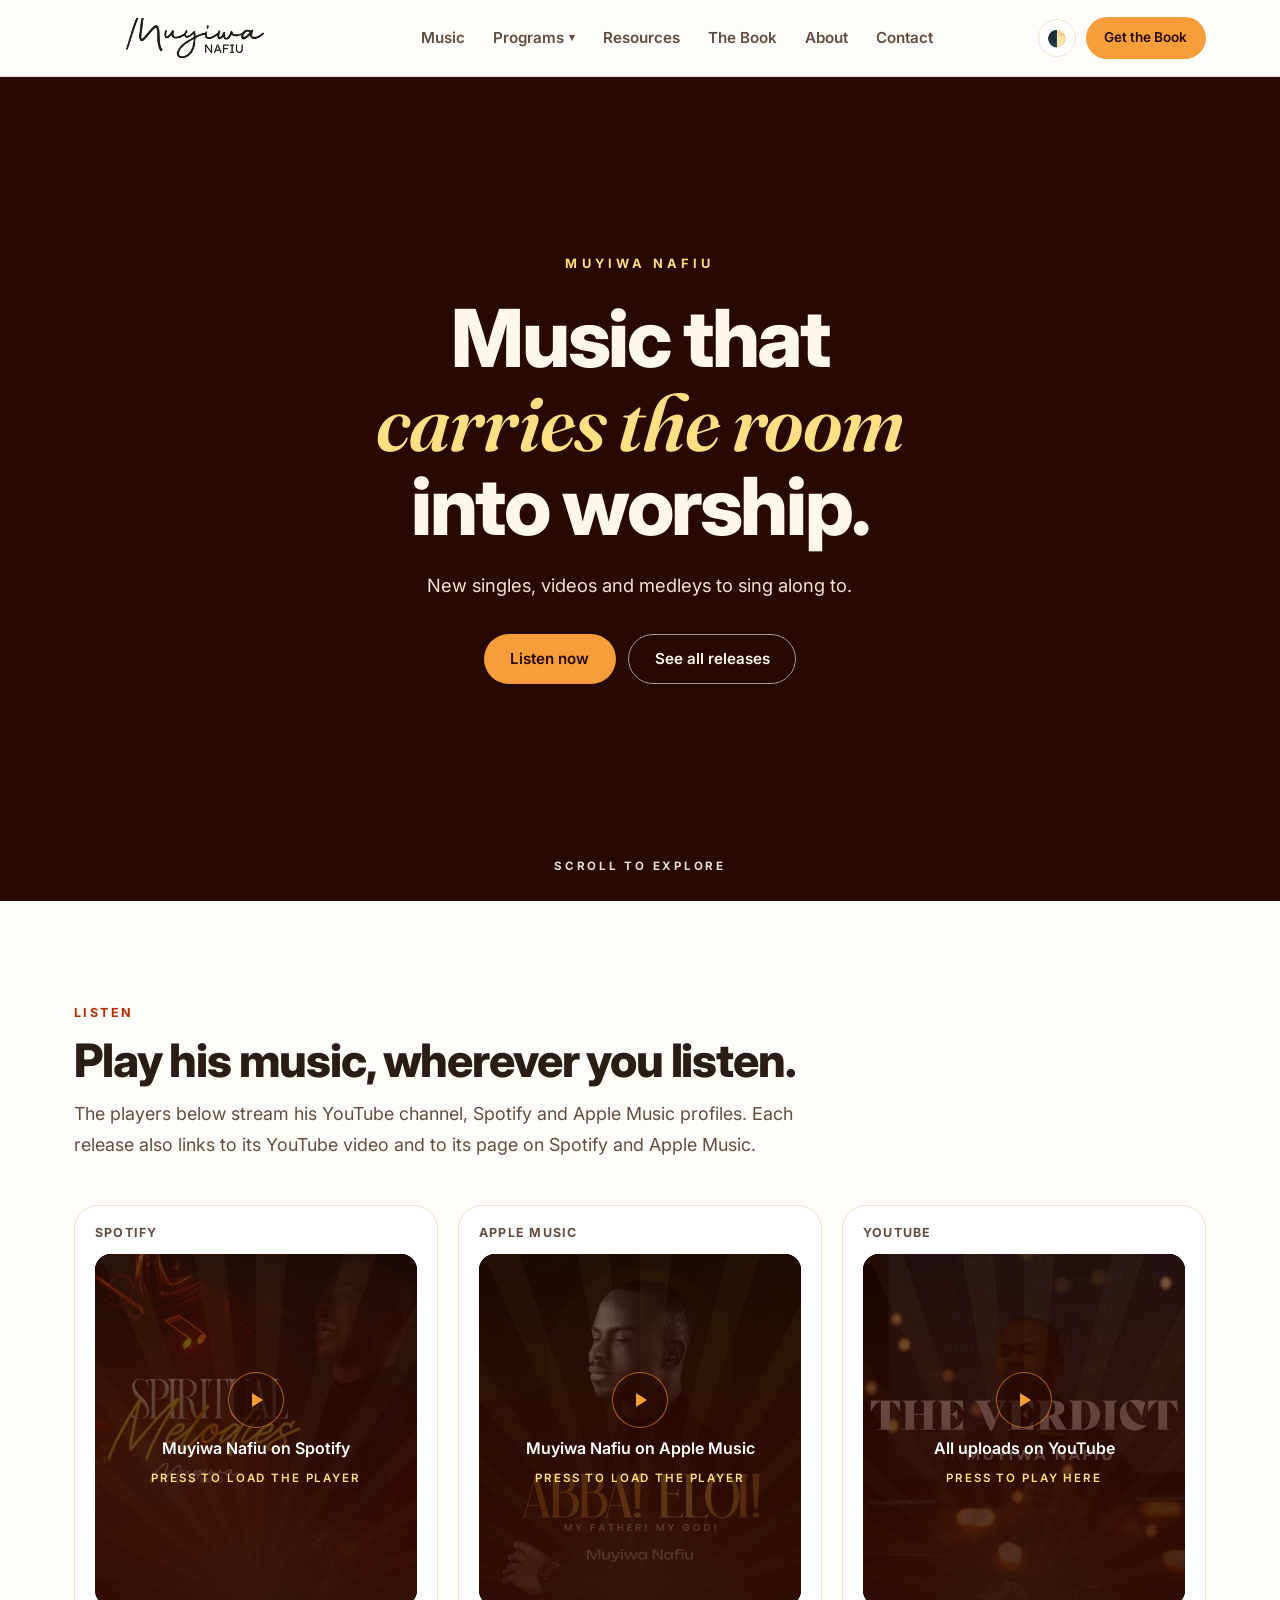
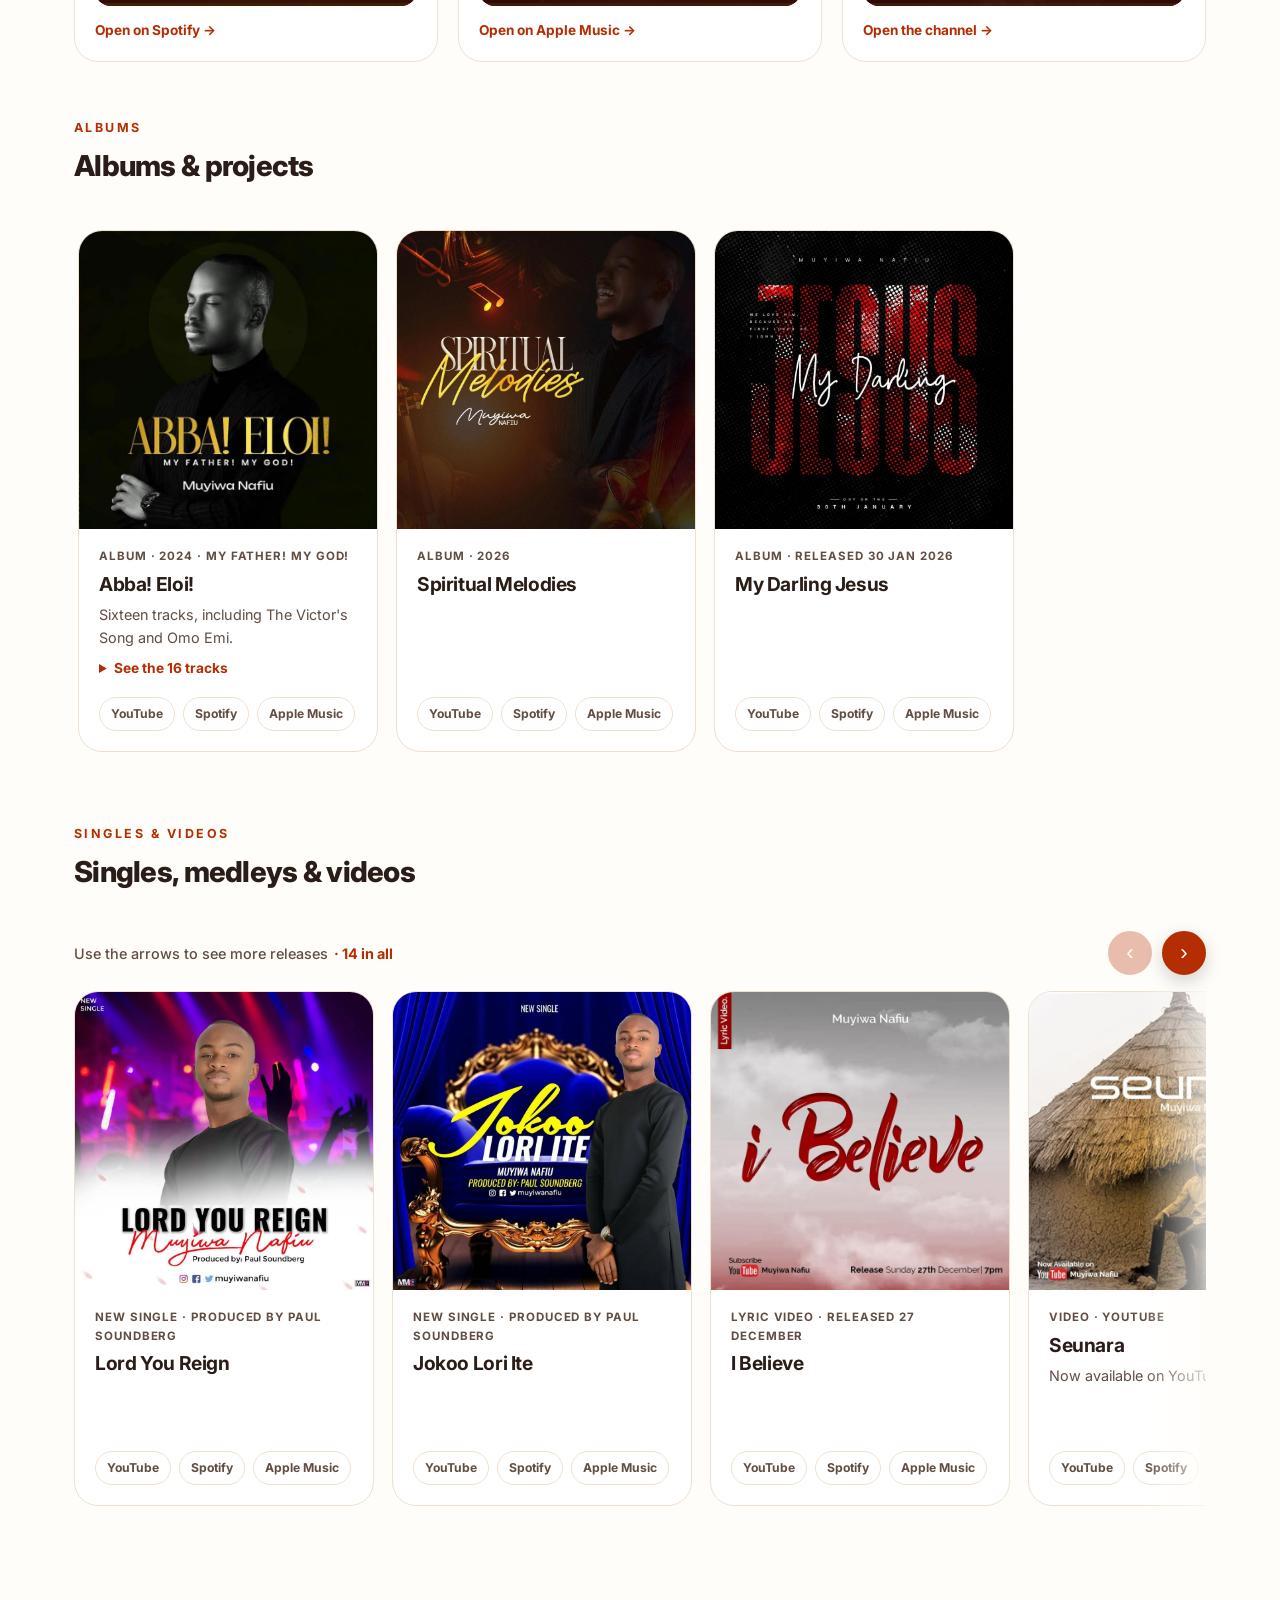
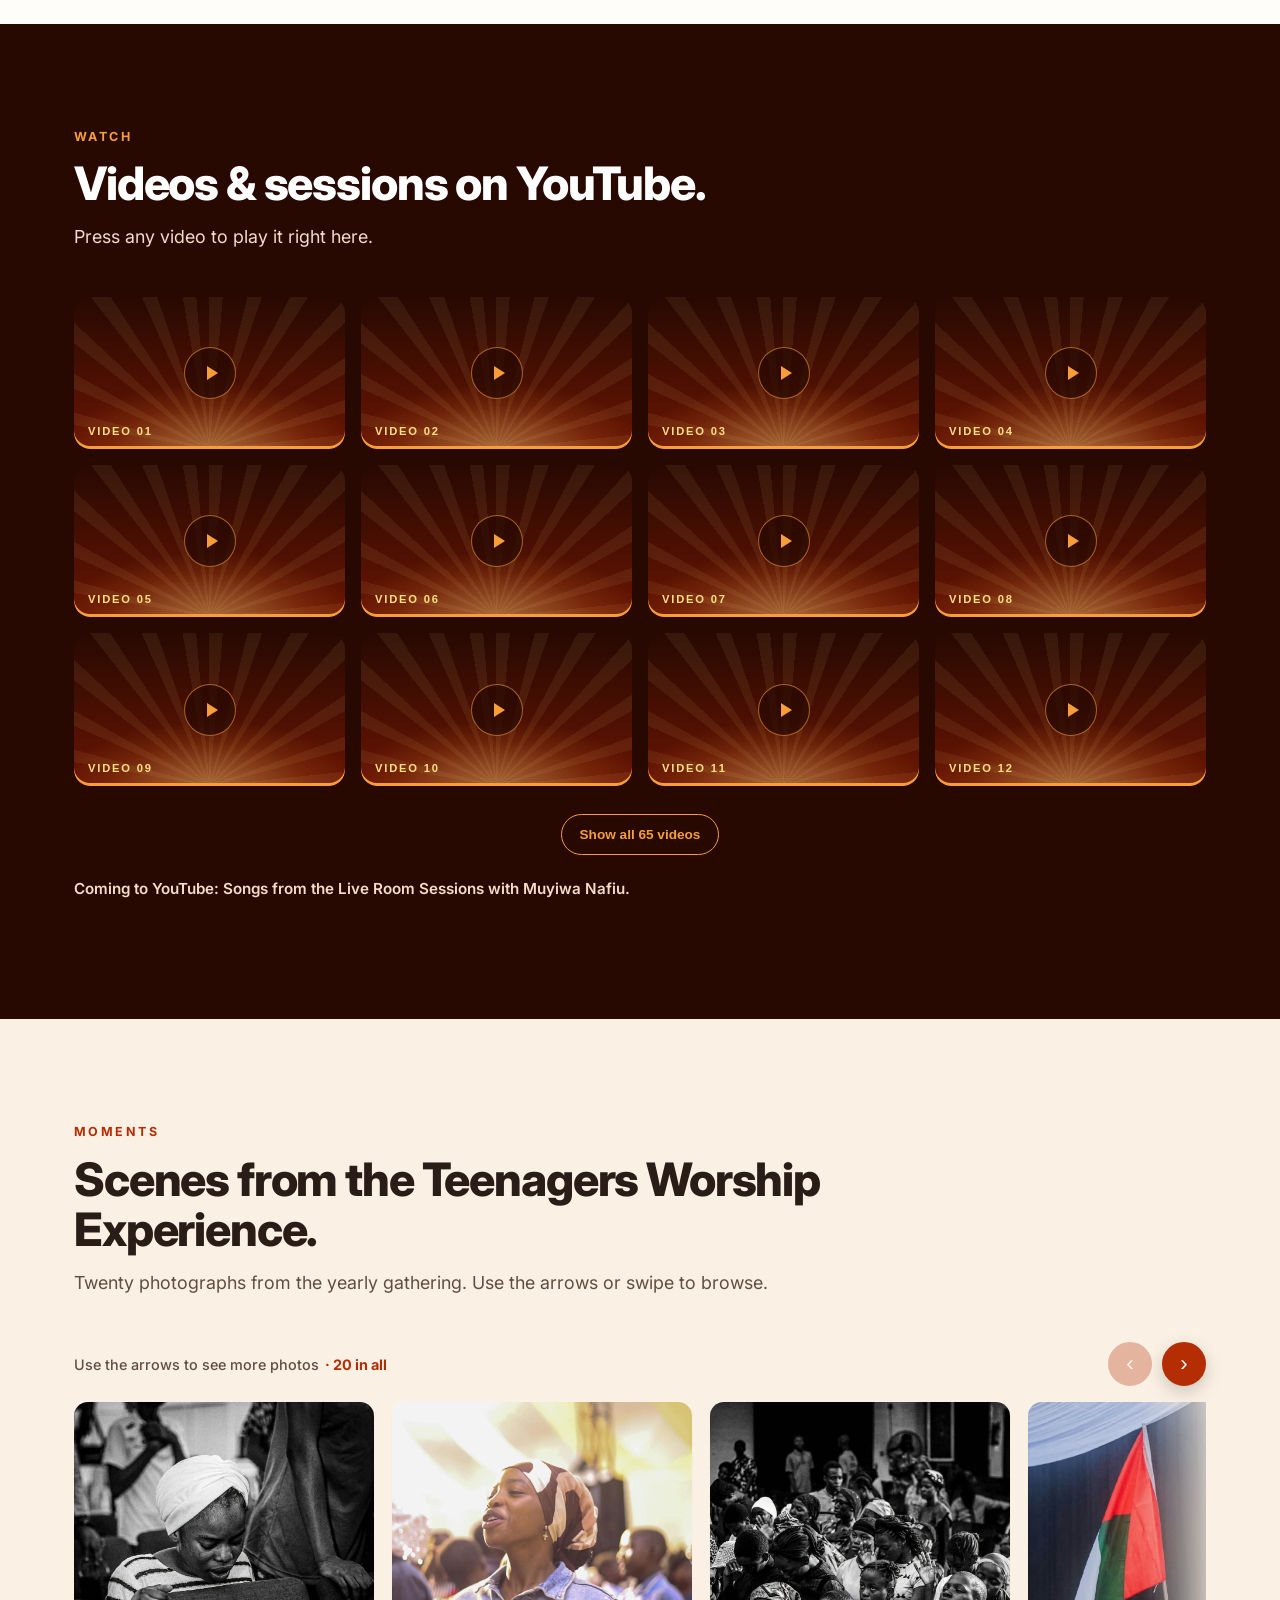
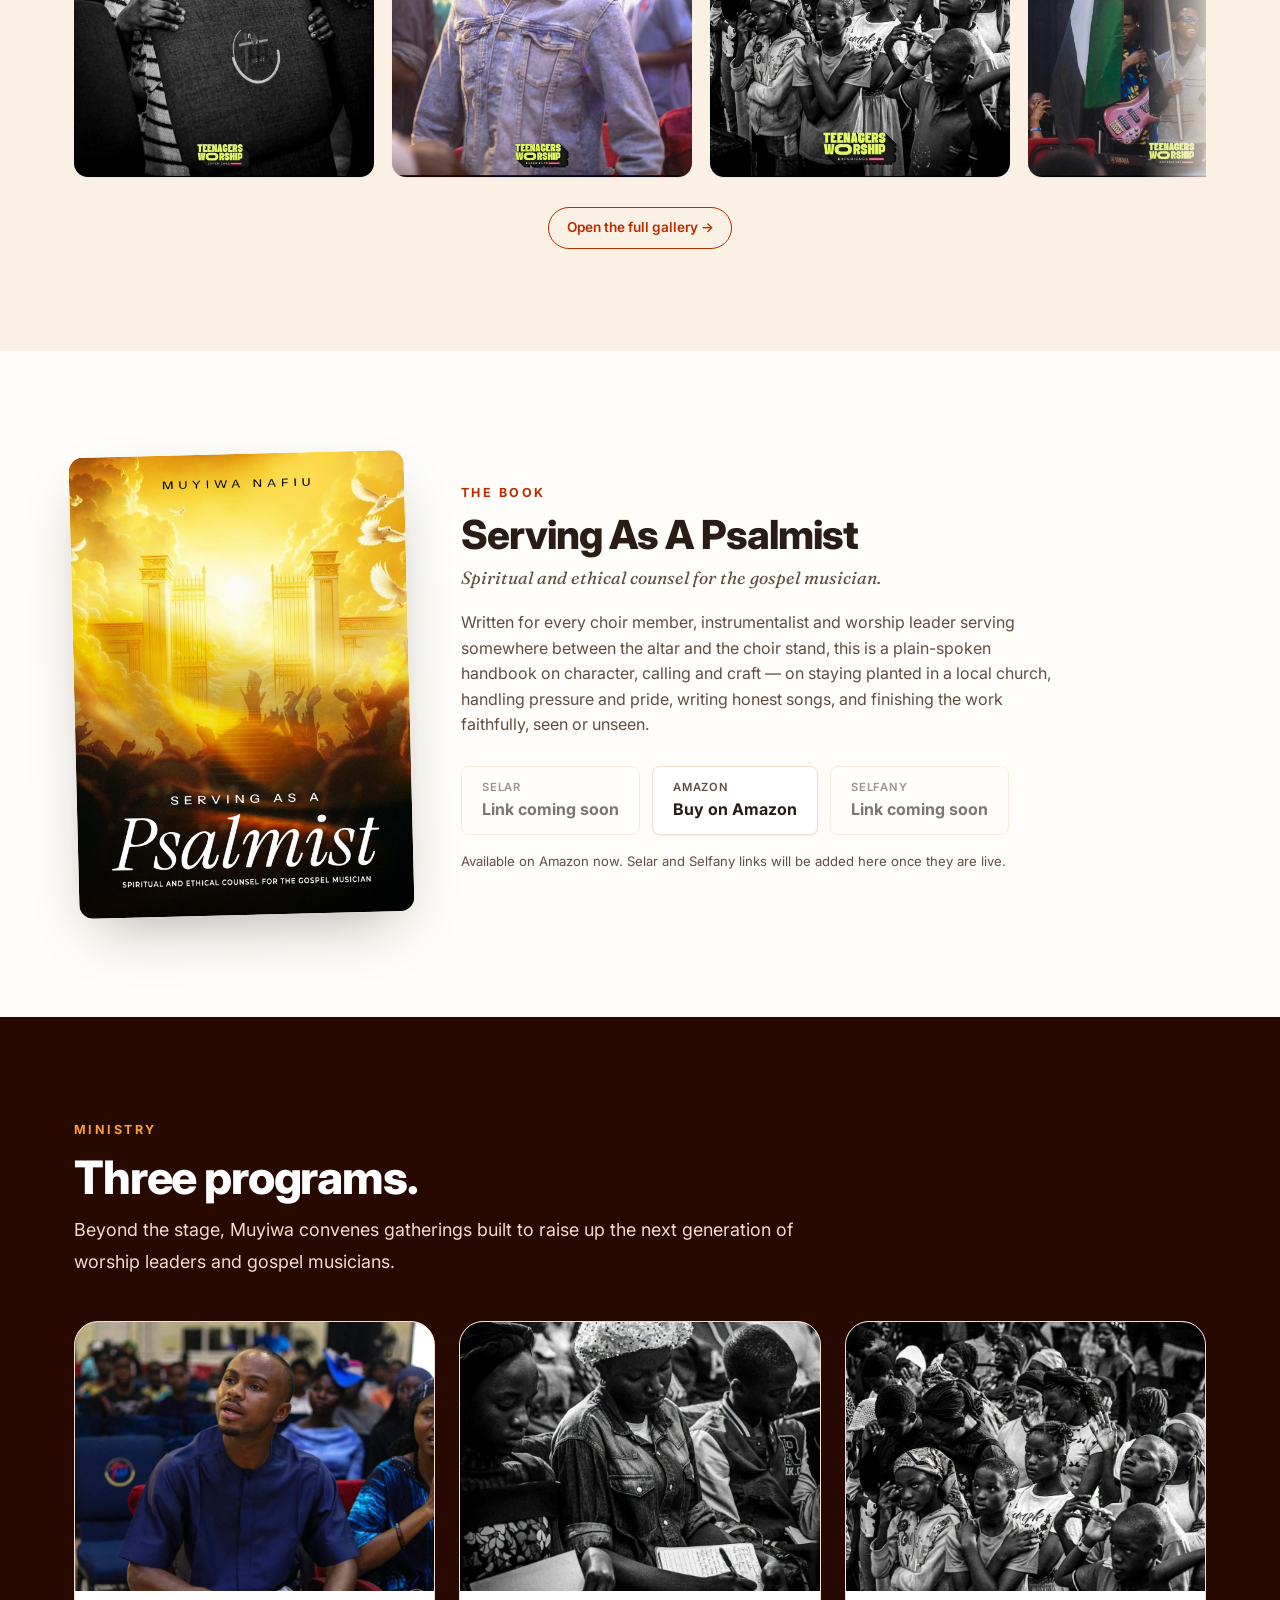
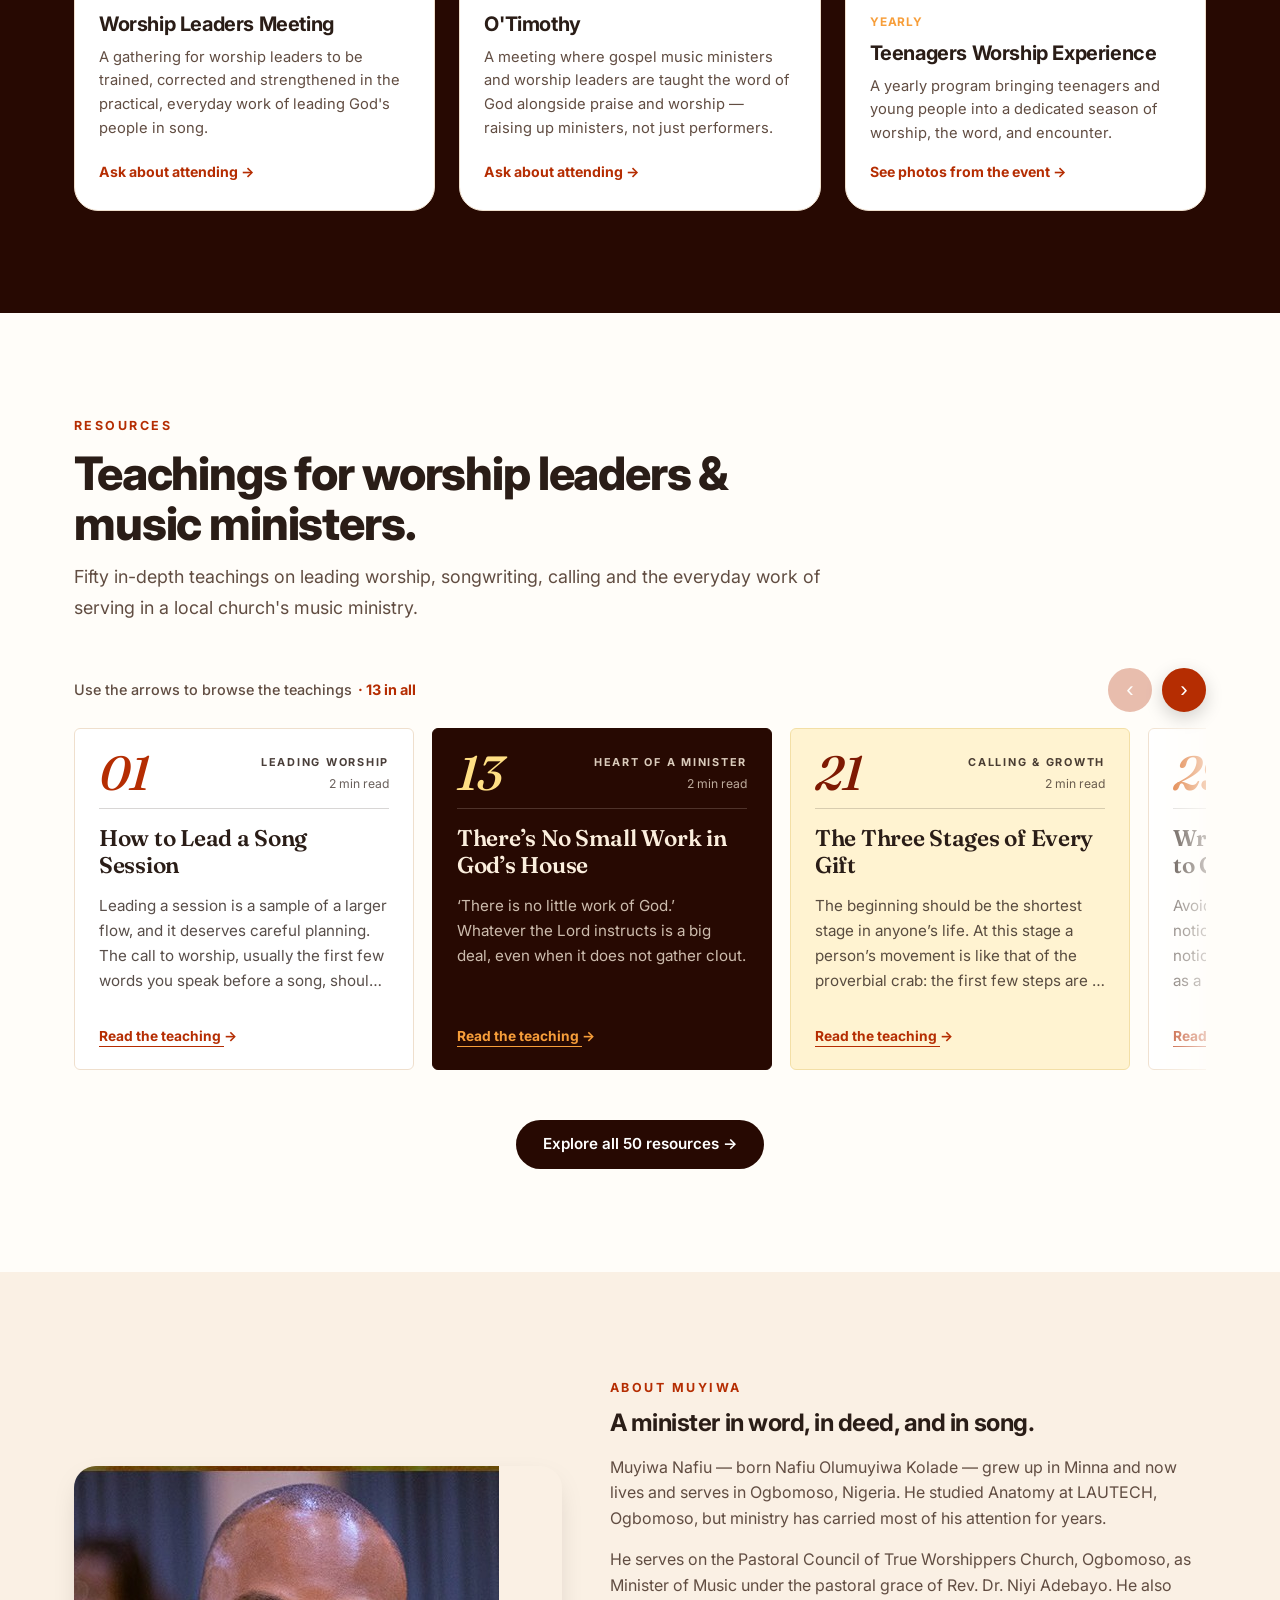
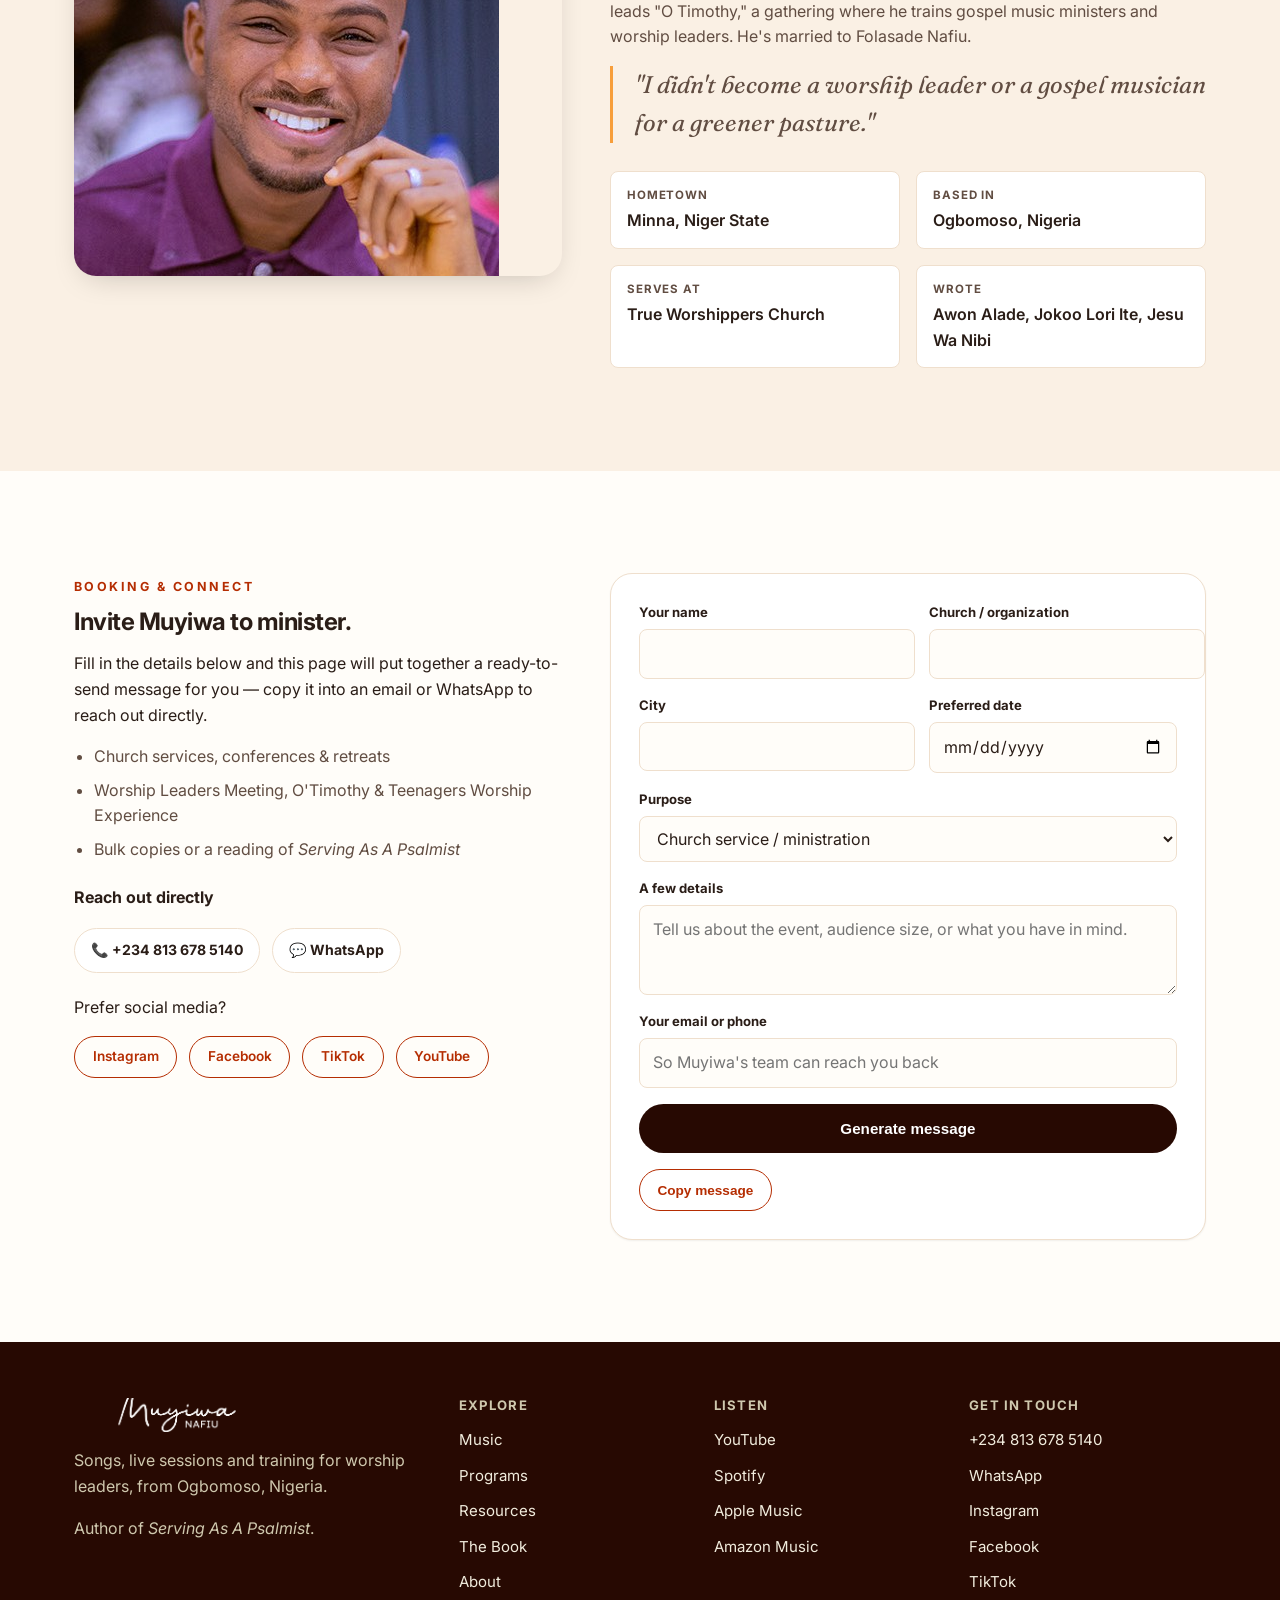
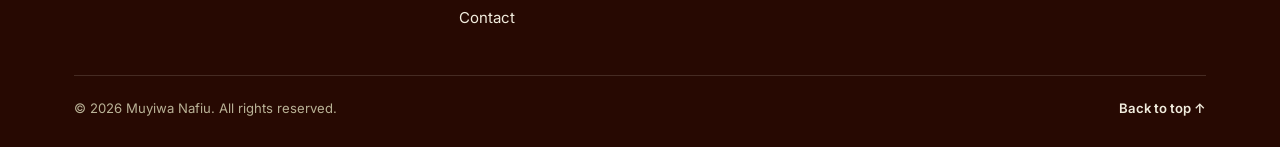
==== index.html @ a9c37635 "Restyle home teachings, add program photos, prepare for Vercel - Home-page teaching cards redesigned" ====
<!DOCTYPE html>
<html lang="en">
<head>
<meta charset="utf-8">
<meta name="viewport" content="width=device-width, initial-scale=1">
<title>Muyiwa Nafiu — Songs, live sessions &amp; training</title>
<meta name="description" content="Official site of Muyiwa Nafiu, a worship leader and songwriter from Ogbomoso, Nigeria. Listen to his music, read worship-leading resources and get the book Serving As A Psalmist.">
<link rel="preconnect" href="https://fonts.googleapis.com">
<link rel="preconnect" href="https://fonts.gstatic.com" crossorigin>
<link href="https://fonts.googleapis.com/css2?family=Inter:wght@400;500;600;700;800&family=Fraunces:ital,wght@0,500;0,600;0,700;1,500;1,600&display=swap" rel="stylesheet">
<link rel="stylesheet" href="styles.css">
</head>
<body>
<a class="skip-link" href="#main">Skip to content</a>

<header class="site-header">
  <div class="wrap">
    <a class="brand" href="#top" aria-label="Muyiwa Nafiu — home">
      <img src="assets/logo-ink.png" alt="Muyiwa Nafiu">
    </a>
    <nav class="primary-nav" aria-label="Primary">
      <a href="#music">Music</a>
      <div class="nav-dropdown">
        <button type="button" class="nav-dropdown-btn">Programs <span class="caret">▾</span></button>
        <div class="nav-dropdown-menu">
          <a href="#programs">Worship Leaders Meeting</a>
          <a href="#programs">O'Timothy</a>
          <a href="teenagers-worship-experience.html">Teenagers Worship Experience</a>
        </div>
      </div>
      <a href="resources.html">Resources</a>
      <a href="#book">The Book</a>
      <a href="#about">About</a>
      <a href="#invite">Contact</a>
    </nav>
    <div class="nav-actions">
      <button class="theme-toggle" type="button" aria-label="Toggle dark mode" title="Toggle dark mode">🌓</button>
      <a class="btn btn-gold btn-sm btn-header" href="#book">Get the Book</a>
      <button class="nav-burger" type="button" aria-label="Open menu" aria-expanded="false">☰</button>
    </div>
  </div>
  <div class="mobile-nav" id="mobile-nav">
    <a href="#music">Music</a>
    <span class="mobile-nav-label">Programs</span>
    <a href="#programs" class="sub">Worship Leaders Meeting</a>
    <a href="#programs" class="sub">O'Timothy</a>
    <a href="teenagers-worship-experience.html" class="sub">Teenagers Worship Experience</a>
    <a href="resources.html">Resources</a>
    <a href="#book">The Book</a>
    <a href="#about">About</a>
    <a href="#invite">Contact</a>
    <a href="#book" class="mobile-book">Get the Book</a>
  </div>
</header>

<main id="main">

  <!-- ========== HERO ========== -->
  <section class="hero" id="top">
    <div class="hero-slides" aria-hidden="true">
      <div class="slide" style="--i:0"><img src="assets/releases/hero-worship.jpg" alt=""></div>
      <div class="slide" style="--i:1"><img src="assets/releases/lord-you-reign.jpg" alt=""></div>
      <div class="slide" style="--i:2"><img src="assets/releases/seunara.jpg" alt=""></div>
      <div class="slide" style="--i:3"><img src="assets/releases/the-verdict.jpg" alt=""></div>
      <div class="slide" style="--i:4"><img src="assets/releases/jokoo-lori-ite.jpg" alt=""></div>
    </div>
    <div class="hero-shade" aria-hidden="true"></div>
    <div class="hero-content">
      <p class="hero-name rise d0">Muyiwa Nafiu</p>
      <h1>
        <span class="rise d1">Music that</span>
        <span class="rise d2"><em>carries the room</em></span>
        <span class="rise d3">into worship.</span>
      </h1>
      <p class="lede rise d4">New singles, videos and medleys to sing along to.</p>
      <div class="btn-row rise d5">
        <a class="btn btn-gold" href="#music">Listen now</a>
        <a class="btn btn-outline-light" href="#music">See all releases</a>
      </div>
    </div>
    <a class="scroll-cue" href="#music">Scroll to explore</a>
  </section>

  <!-- ========== MUSIC ========== -->
  <section id="music">
    <div class="wrap">
      <div class="section-head">
        <span class="eyebrow">Listen</span>
        <h2>Play his music, wherever you listen.</h2>
        <p>The players below stream his YouTube channel, Spotify and Apple Music profiles. Each release also links to its YouTube video and to its page on Spotify and Apple Music.</p>
      </div>

      <div class="players-grid">
        <div class="player-card">
          <h3>Spotify</h3>
          <div class="player-frame" data-embed="https://open.spotify.com/embed/artist/2SE4KREgR3rgtGtGLlMG33?utm_source=generator&amp;theme=0" data-embed-title="Muyiwa Nafiu on Spotify" data-embed-allow="autoplay; clipboard-write; encrypted-media; fullscreen; picture-in-picture">
            <button type="button" class="player-slot clean-slot" data-embed-load aria-label="Load the Spotify player">
              <img class="slot-art" src="assets/releases/spiritual-melodies.jpg" alt="" loading="lazy">
              <span class="slot-icon"><svg viewBox="0 0 24 24" width="24" height="24" aria-hidden="true"><path d="M8 5v14l11-7z" fill="currentColor"/></svg></span>
              <span class="slot-label">Muyiwa Nafiu on Spotify</span>
              <span class="slot-note">Press to load the player</span>
            </button>
          </div>
          <a class="platform-link" href="https://open.spotify.com/artist/2SE4KREgR3rgtGtGLlMG33" target="_blank" rel="noopener">Open on Spotify &rarr;</a>
        </div>
        <div class="player-card">
          <h3>Apple Music</h3>
          <div class="player-frame" data-embed="https://embed.music.apple.com/us/artist/muyiwa-nafiu/1762757513" data-embed-title="Muyiwa Nafiu on Apple Music" data-embed-allow="autoplay *; encrypted-media *; fullscreen *; clipboard-write">
            <button type="button" class="player-slot clean-slot" data-embed-load aria-label="Load the Apple Music player">
              <img class="slot-art" src="assets/releases/abba-eloi.jpg" alt="" loading="lazy">
              <span class="slot-icon"><svg viewBox="0 0 24 24" width="24" height="24" aria-hidden="true"><path d="M8 5v14l11-7z" fill="currentColor"/></svg></span>
              <span class="slot-label">Muyiwa Nafiu on Apple Music</span>
              <span class="slot-note">Press to load the player</span>
            </button>
          </div>
          <a class="platform-link" href="https://music.apple.com/us/artist/muyiwa-nafiu/1762757513" target="_blank" rel="noopener">Open on Apple Music &rarr;</a>
        </div>
        <div class="player-card">
          <h3>YouTube</h3>
          <div class="player-frame" data-embed="https://www.youtube-nocookie.com/embed/videoseries?list=UU2avXw_YcyDlEM3plLc7FgA&amp;autoplay=1" data-embed-title="All uploads on YouTube" data-embed-allow="accelerometer; autoplay; clipboard-write; encrypted-media; gyroscope; picture-in-picture">
            <button type="button" class="player-slot clean-slot" data-embed-load aria-label="Load the YouTube player">
              <img class="slot-art" src="assets/releases/the-verdict.jpg" alt="" loading="lazy">
              <span class="slot-icon"><svg viewBox="0 0 24 24" width="24" height="24" aria-hidden="true"><path d="M8 5v14l11-7z" fill="currentColor"/></svg></span>
              <span class="slot-label">All uploads on YouTube</span>
              <span class="slot-note">Press to play here</span>
            </button>
          </div>
          <a class="platform-link" href="https://www.youtube.com/@nafiumuyiwa" target="_blank" rel="noopener">Open the channel &rarr;</a>
        </div>
      </div>

      <div class="section-head">
        <span class="eyebrow">Albums</span>
        <h2 style="font-size:1.8rem;">Albums &amp; projects</h2>
      </div>
      <div class="carousel" data-carousel>
        <div class="carousel-bar">
          <span class="carousel-hint"><span class="hint-long">Use the arrows to see more albums</span><span class="hint-short">Swipe or tap the arrows</span><span data-carousel-count></span></span>
          <button type="button" data-carousel-prev aria-label="Scroll albums back">&#8249;</button>
          <button type="button" data-carousel-next aria-label="Scroll albums forward">&#8250;</button>
        </div>
        <ul class="carousel-track" data-carousel-track>
          <li class="release-card">
            <div class="release-art"><img src="assets/releases/abba-eloi.jpg" alt="Abba! Eloi! cover" loading="lazy" width="900" height="900"></div>
            <div class="release-body">
              <span class="release-meta">Album · 2024 · My Father! My God!</span>
              <h3>Abba! Eloi!</h3>
              <p>Sixteen tracks, including The Victor's Song and Omo Emi.</p><details class="tracklist"><summary>See the 16 tracks</summary><ol><li>Not afraid</li><li>Ogbemilosoke</li><li>Elerunise</li><li>Mimo Mimo</li><li>The Victor's Song</li><li>Gbein Gbein!</li><li>Gudugudu Meje</li><li>Not afraid ft Seun Jacobs</li><li>Talo le ba O dogba</li><li>The Verdict</li><li>The Ways of God</li><li>Timilehin</li><li>Thanksgiving (E se)</li><li>Shine</li><li>Omo Emi</li><li>Mo ki O</li></ol></details>
              <div class="release-actions"></div>
              <div class="album-links"><a class="chip-link" href="https://www.youtube.com/results?search_query=Muyiwa+Nafiu+Abba%21+Eloi%21" target="_blank" rel="noopener">YouTube</a><a class="chip-link" href="https://open.spotify.com/search/Muyiwa%20Nafiu%20Abba%21%20Eloi%21" target="_blank" rel="noopener">Spotify</a><a class="chip-link" href="https://music.apple.com/us/search?term=Muyiwa+Nafiu+Abba%21+Eloi%21" target="_blank" rel="noopener">Apple Music</a></div>
            </div>
          </li>
          <li class="release-card">
            <div class="release-art"><img src="assets/releases/spiritual-melodies.jpg" alt="Spiritual Melodies cover" loading="lazy" width="900" height="900"></div>
            <div class="release-body">
              <span class="release-meta">Album · 2026</span>
              <h3>Spiritual Melodies</h3>
              
              <div class="release-actions"></div>
              <div class="album-links"><a class="chip-link" href="https://www.youtube.com/results?search_query=Muyiwa+Nafiu+Spiritual+Melodies" target="_blank" rel="noopener">YouTube</a><a class="chip-link" href="https://open.spotify.com/search/Muyiwa%20Nafiu%20Spiritual%20Melodies" target="_blank" rel="noopener">Spotify</a><a class="chip-link" href="https://music.apple.com/us/search?term=Muyiwa+Nafiu+Spiritual+Melodies" target="_blank" rel="noopener">Apple Music</a></div>
            </div>
          </li>
          <li class="release-card">
            <div class="release-art"><img src="assets/releases/my-darling-jesus.jpg" alt="My Darling Jesus cover" loading="lazy" width="900" height="900"></div>
            <div class="release-body">
              <span class="release-meta">Album · Released 30 Jan 2026</span>
              <h3>My Darling Jesus</h3>
              
              <div class="release-actions"></div>
              <div class="album-links"><a class="chip-link" href="https://www.youtube.com/results?search_query=Muyiwa+Nafiu+My+Darling+Jesus" target="_blank" rel="noopener">YouTube</a><a class="chip-link" href="https://open.spotify.com/search/Muyiwa%20Nafiu%20My%20Darling%20Jesus" target="_blank" rel="noopener">Spotify</a><a class="chip-link" href="https://music.apple.com/us/search?term=Muyiwa+Nafiu+My+Darling+Jesus" target="_blank" rel="noopener">Apple Music</a></div>
            </div>
          </li>
        </ul>
      </div>

      <div class="section-head" style="margin-top:56px;">
        <span class="eyebrow">Singles &amp; videos</span>
        <h2 style="font-size:1.8rem;">Singles, medleys &amp; videos</h2>
      </div>
      <div class="carousel" data-carousel>
        <div class="carousel-bar">
          <span class="carousel-hint"><span class="hint-long">Use the arrows to see more releases</span><span class="hint-short">Swipe or tap the arrows</span><span data-carousel-count></span></span>
          <button type="button" data-carousel-prev aria-label="Scroll releases back">&#8249;</button>
          <button type="button" data-carousel-next aria-label="Scroll releases forward">&#8250;</button>
        </div>
        <ul class="carousel-track" data-carousel-track>
          <li class="release-card">
            <div class="release-art"><img src="assets/releases/lord-you-reign.jpg" alt="Lord You Reign cover" loading="lazy" width="900" height="900"></div>
            <div class="release-body">
              <span class="release-meta">New single · Produced by Paul Soundberg</span>
              <h3>Lord You Reign</h3>
              
              <div class="release-actions"></div>
              <div class="album-links"><a class="chip-link" href="https://www.youtube.com/results?search_query=Muyiwa+Nafiu+Lord+You+Reign" target="_blank" rel="noopener">YouTube</a><a class="chip-link" href="https://open.spotify.com/search/Muyiwa%20Nafiu%20Lord%20You%20Reign" target="_blank" rel="noopener">Spotify</a><a class="chip-link" href="https://music.apple.com/us/search?term=Muyiwa+Nafiu+Lord+You+Reign" target="_blank" rel="noopener">Apple Music</a></div>
            </div>
          </li>
          <li class="release-card">
            <div class="release-art"><img src="assets/releases/jokoo-lori-ite.jpg" alt="Jokoo Lori Ite cover" loading="lazy" width="900" height="900"></div>
            <div class="release-body">
              <span class="release-meta">New single · Produced by Paul Soundberg</span>
              <h3>Jokoo Lori Ite</h3>
              
              <div class="release-actions"></div>
              <div class="album-links"><a class="chip-link" href="https://www.youtube.com/results?search_query=Muyiwa+Nafiu+Jokoo+Lori+Ite" target="_blank" rel="noopener">YouTube</a><a class="chip-link" href="https://open.spotify.com/search/Muyiwa%20Nafiu%20Jokoo%20Lori%20Ite" target="_blank" rel="noopener">Spotify</a><a class="chip-link" href="https://music.apple.com/us/search?term=Muyiwa+Nafiu+Jokoo+Lori+Ite" target="_blank" rel="noopener">Apple Music</a></div>
            </div>
          </li>
          <li class="release-card">
            <div class="release-art"><img src="assets/releases/i-believe.jpg" alt="I Believe cover" loading="lazy" width="900" height="900"></div>
            <div class="release-body">
              <span class="release-meta">Lyric video · Released 27 December</span>
              <h3>I Believe</h3>
              
              <div class="release-actions"></div>
              <div class="album-links"><a class="chip-link" href="https://www.youtube.com/results?search_query=Muyiwa+Nafiu+I+Believe" target="_blank" rel="noopener">YouTube</a><a class="chip-link" href="https://open.spotify.com/search/Muyiwa%20Nafiu%20I%20Believe" target="_blank" rel="noopener">Spotify</a><a class="chip-link" href="https://music.apple.com/us/search?term=Muyiwa+Nafiu+I+Believe" target="_blank" rel="noopener">Apple Music</a></div>
            </div>
          </li>
          <li class="release-card">
            <div class="release-art"><img src="assets/releases/seunara.jpg" alt="Seunara cover" loading="lazy" width="900" height="900"></div>
            <div class="release-body">
              <span class="release-meta">Video · YouTube</span>
              <h3>Seunara</h3>
              <p>Now available on YouTube.</p>
              <div class="release-actions"></div>
              <div class="album-links"><a class="chip-link" href="https://www.youtube.com/results?search_query=Muyiwa+Nafiu+Seunara" target="_blank" rel="noopener">YouTube</a><a class="chip-link" href="https://open.spotify.com/search/Muyiwa%20Nafiu%20Seunara" target="_blank" rel="noopener">Spotify</a><a class="chip-link" href="https://music.apple.com/us/search?term=Muyiwa+Nafiu+Seunara" target="_blank" rel="noopener">Apple Music</a></div>
            </div>
          </li>
          <li class="release-card">
            <div class="release-art wide"><img src="assets/releases/the-verdict.jpg" alt="The Verdict cover" loading="lazy" width="900" height="900"></div>
            <div class="release-body">
              <span class="release-meta">Video</span>
              <h3>The Verdict</h3>
              <p>Also on Abba! Eloi!.</p>
              <div class="release-actions"></div>
              <div class="album-links"><a class="chip-link" href="https://www.youtube.com/results?search_query=Muyiwa+Nafiu+The+Verdict" target="_blank" rel="noopener">YouTube</a><a class="chip-link" href="https://open.spotify.com/search/Muyiwa%20Nafiu%20The%20Verdict" target="_blank" rel="noopener">Spotify</a><a class="chip-link" href="https://music.apple.com/us/search?term=Muyiwa+Nafiu+The+Verdict" target="_blank" rel="noopener">Apple Music</a></div>
            </div>
          </li>
          <li class="release-card">
            <div class="release-art"><img src="assets/releases/agbara-medley.jpg" alt="Agbara Medley cover" loading="lazy" width="900" height="900"></div>
            <div class="release-body">
              <span class="release-meta">Medley · Facebook & YouTube</span>
              <h3>Agbara Medley</h3>
              <p>Live session, Feb 09 at 6pm.</p>
              <div class="release-actions"></div>
              <div class="album-links"><a class="chip-link" href="https://www.youtube.com/results?search_query=Muyiwa+Nafiu+Agbara+Medley" target="_blank" rel="noopener">YouTube</a><a class="chip-link" href="https://open.spotify.com/search/Muyiwa%20Nafiu%20Agbara%20Medley" target="_blank" rel="noopener">Spotify</a><a class="chip-link" href="https://music.apple.com/us/search?term=Muyiwa+Nafiu+Agbara+Medley" target="_blank" rel="noopener">Apple Music</a></div>
            </div>
          </li>
          <li class="release-card">
            <div class="release-art"><img src="assets/releases/victors-song.jpg" alt="The Victor's Song cover" loading="lazy" width="900" height="900"></div>
            <div class="release-body">
              <span class="release-meta">Single · 3 Aug 2022</span>
              <h3>The Victor's Song</h3>
              <p>Released as a double release with Omo Emi, on YouTube.</p>
              <div class="release-actions"></div>
              <div class="album-links"><a class="chip-link" href="https://www.youtube.com/results?search_query=Muyiwa+Nafiu+The+Victor%27s+Song" target="_blank" rel="noopener">YouTube</a><a class="chip-link" href="https://open.spotify.com/search/Muyiwa%20Nafiu%20The%20Victor%27s%20Song" target="_blank" rel="noopener">Spotify</a><a class="chip-link" href="https://music.apple.com/us/search?term=Muyiwa+Nafiu+The+Victor%27s+Song" target="_blank" rel="noopener">Apple Music</a></div>
            </div>
          </li>
          <li class="release-card">
            <div class="release-art"><img src="assets/releases/omo-emi.jpg" alt="Omo Emi cover" loading="lazy" width="900" height="900"></div>
            <div class="release-body">
              <span class="release-meta">A chant · 3 Aug 2022</span>
              <h3>Omo Emi</h3>
              <p>Released with The Victor's Song, on YouTube.</p>
              <div class="release-actions"></div>
              <div class="album-links"><a class="chip-link" href="https://www.youtube.com/results?search_query=Muyiwa+Nafiu+Omo+Emi" target="_blank" rel="noopener">YouTube</a><a class="chip-link" href="https://open.spotify.com/search/Muyiwa%20Nafiu%20Omo%20Emi" target="_blank" rel="noopener">Spotify</a><a class="chip-link" href="https://music.apple.com/us/search?term=Muyiwa+Nafiu+Omo+Emi" target="_blank" rel="noopener">Apple Music</a></div>
            </div>
          </li>
          <li class="release-card">
            <div class="release-art"><img src="assets/releases/father-and-sons.jpg" alt="Father and Sons cover" loading="lazy" width="900" height="900"></div>
            <div class="release-body">
              <span class="release-meta">Live · Recorded at Lexi Studios</span>
              <h3>Father and Sons</h3>
              <p>Featuring The Celebration Choir of TWC. Out on Audiomack and YouTube.</p>
              <div class="release-actions"></div>
              <div class="album-links"><a class="chip-link" href="https://www.youtube.com/results?search_query=Muyiwa+Nafiu+Father+and+Sons" target="_blank" rel="noopener">YouTube</a><a class="chip-link" href="https://open.spotify.com/search/Muyiwa%20Nafiu%20Father%20and%20Sons" target="_blank" rel="noopener">Spotify</a><a class="chip-link" href="https://music.apple.com/us/search?term=Muyiwa+Nafiu+Father+and+Sons" target="_blank" rel="noopener">Apple Music</a></div>
            </div>
          </li>
          <li class="release-card">
            <div class="release-art"><img src="assets/releases/not-afraid.jpg" alt="Not Afraid cover" loading="lazy" width="900" height="900"></div>
            <div class="release-body">
              <span class="release-meta">Single · YouTube</span>
              <h3>Not Afraid</h3>
              <p>Also on Abba! Eloi!, in a version featuring Seun Jacobs.</p>
              <div class="release-actions"></div>
              <div class="album-links"><a class="chip-link" href="https://www.youtube.com/results?search_query=Muyiwa+Nafiu+Not+Afraid" target="_blank" rel="noopener">YouTube</a><a class="chip-link" href="https://open.spotify.com/search/Muyiwa%20Nafiu%20Not%20Afraid" target="_blank" rel="noopener">Spotify</a><a class="chip-link" href="https://music.apple.com/us/search?term=Muyiwa+Nafiu+Not+Afraid" target="_blank" rel="noopener">Apple Music</a></div>
            </div>
          </li>
          <li class="release-card">
            <div class="release-art"><img src="assets/releases/faith-of-my-father.jpg" alt="Faith of My Father cover" loading="lazy" width="900" height="900"></div>
            <div class="release-body">
              <span class="release-meta">Medley · YouTube & Audiomack</span>
              <h3>Faith of My Father</h3>
              
              <div class="release-actions"></div>
              <div class="album-links"><a class="chip-link" href="https://www.youtube.com/results?search_query=Muyiwa+Nafiu+Faith+of+My+Father" target="_blank" rel="noopener">YouTube</a><a class="chip-link" href="https://open.spotify.com/search/Muyiwa%20Nafiu%20Faith%20of%20My%20Father" target="_blank" rel="noopener">Spotify</a><a class="chip-link" href="https://music.apple.com/us/search?term=Muyiwa+Nafiu+Faith+of+My+Father" target="_blank" rel="noopener">Apple Music</a></div>
            </div>
          </li>
          <li class="release-card">
            <div class="release-art"><img src="assets/releases/orin-ihinrere.jpg" alt="Orin Ihinrere cover" loading="lazy" width="900" height="900"></div>
            <div class="release-body">
              <span class="release-meta">An evangelical medley</span>
              <h3>Orin Ihinrere</h3>
              
              <div class="release-actions"></div>
              <div class="album-links"><a class="chip-link" href="https://www.youtube.com/results?search_query=Muyiwa+Nafiu+Orin+Ihinrere" target="_blank" rel="noopener">YouTube</a><a class="chip-link" href="https://open.spotify.com/search/Muyiwa%20Nafiu%20Orin%20Ihinrere" target="_blank" rel="noopener">Spotify</a><a class="chip-link" href="https://music.apple.com/us/search?term=Muyiwa+Nafiu+Orin+Ihinrere" target="_blank" rel="noopener">Apple Music</a></div>
            </div>
          </li>
          <li class="release-card">
            <div class="release-art wide"><img src="assets/releases/ina-mimo.jpg" alt="Ina Mimo cover" loading="lazy" width="900" height="900"></div>
            <div class="release-body">
              <span class="release-meta">Video</span>
              <h3>Ina Mimo</h3>
              
              <div class="release-actions"></div>
              <div class="album-links"><a class="chip-link" href="https://www.youtube.com/results?search_query=Muyiwa+Nafiu+Ina+Mimo" target="_blank" rel="noopener">YouTube</a><a class="chip-link" href="https://open.spotify.com/search/Muyiwa%20Nafiu%20Ina%20Mimo" target="_blank" rel="noopener">Spotify</a><a class="chip-link" href="https://music.apple.com/us/search?term=Muyiwa+Nafiu+Ina+Mimo" target="_blank" rel="noopener">Apple Music</a></div>
            </div>
          </li>
          <li class="release-card">
            <div class="release-art wide"><img src="assets/releases/stirrers-and-responders.jpg" alt="Stirrers and Responders cover" loading="lazy" width="900" height="900"></div>
            <div class="release-body">
              <span class="release-meta">Video</span>
              <h3>Stirrers and Responders</h3>
              
              <div class="release-actions"></div>
              <div class="album-links"><a class="chip-link" href="https://www.youtube.com/results?search_query=Muyiwa+Nafiu+Stirrers+and+Responders" target="_blank" rel="noopener">YouTube</a><a class="chip-link" href="https://open.spotify.com/search/Muyiwa%20Nafiu%20Stirrers%20and%20Responders" target="_blank" rel="noopener">Spotify</a><a class="chip-link" href="https://music.apple.com/us/search?term=Muyiwa+Nafiu+Stirrers+and+Responders" target="_blank" rel="noopener">Apple Music</a></div>
            </div>
          </li>
        </ul>
      </div>
    </div>
  </section>

  <!-- ========== WATCH (YouTube videos) ========== -->
  <section id="watch" class="dark">
    <div class="wrap">
      <div class="section-head">
        <span class="eyebrow">Watch</span>
        <h2>Videos &amp; sessions on YouTube.</h2>
        <p>Press any video to play it right here.</p>
      </div>
      <div class="video-wrap" data-video-wrap>
        <div class="video-grid" data-video-grid>
        <button class="video-tile clean-slot" type="button" data-vid="9EFOaBiH2SI" aria-label="Play video 1"><img src="https://i.ytimg.com/vi/9EFOaBiH2SI/hqdefault.jpg" alt="" loading="lazy" width="480" height="360"><span class="vt-play" aria-hidden="true"><svg viewBox="0 0 24 24" width="24" height="24" aria-hidden="true"><path d="M8 5v14l11-7z" fill="currentColor"/></svg></span><span class="vt-num">Video 01</span></button>
        <button class="video-tile clean-slot" type="button" data-vid="jwHW7trSG2A" aria-label="Play video 2"><img src="https://i.ytimg.com/vi/jwHW7trSG2A/hqdefault.jpg" alt="" loading="lazy" width="480" height="360"><span class="vt-play" aria-hidden="true"><svg viewBox="0 0 24 24" width="24" height="24" aria-hidden="true"><path d="M8 5v14l11-7z" fill="currentColor"/></svg></span><span class="vt-num">Video 02</span></button>
        <button class="video-tile clean-slot" type="button" data-vid="C05C7rm67Rc" aria-label="Play video 3"><img src="https://i.ytimg.com/vi/C05C7rm67Rc/hqdefault.jpg" alt="" loading="lazy" width="480" height="360"><span class="vt-play" aria-hidden="true"><svg viewBox="0 0 24 24" width="24" height="24" aria-hidden="true"><path d="M8 5v14l11-7z" fill="currentColor"/></svg></span><span class="vt-num">Video 03</span></button>
        <button class="video-tile clean-slot" type="button" data-vid="NNih2rbZA5g" aria-label="Play video 4"><img src="https://i.ytimg.com/vi/NNih2rbZA5g/hqdefault.jpg" alt="" loading="lazy" width="480" height="360"><span class="vt-play" aria-hidden="true"><svg viewBox="0 0 24 24" width="24" height="24" aria-hidden="true"><path d="M8 5v14l11-7z" fill="currentColor"/></svg></span><span class="vt-num">Video 04</span></button>
        <button class="video-tile clean-slot" type="button" data-vid="Nl6B2jQl35E" aria-label="Play video 5"><img src="https://i.ytimg.com/vi/Nl6B2jQl35E/hqdefault.jpg" alt="" loading="lazy" width="480" height="360"><span class="vt-play" aria-hidden="true"><svg viewBox="0 0 24 24" width="24" height="24" aria-hidden="true"><path d="M8 5v14l11-7z" fill="currentColor"/></svg></span><span class="vt-num">Video 05</span></button>
        <button class="video-tile clean-slot" type="button" data-vid="El95lU3Fiho" aria-label="Play video 6"><img src="https://i.ytimg.com/vi/El95lU3Fiho/hqdefault.jpg" alt="" loading="lazy" width="480" height="360"><span class="vt-play" aria-hidden="true"><svg viewBox="0 0 24 24" width="24" height="24" aria-hidden="true"><path d="M8 5v14l11-7z" fill="currentColor"/></svg></span><span class="vt-num">Video 06</span></button>
        <button class="video-tile clean-slot" type="button" data-vid="V3pzYkV--JI" aria-label="Play video 7"><img src="https://i.ytimg.com/vi/V3pzYkV--JI/hqdefault.jpg" alt="" loading="lazy" width="480" height="360"><span class="vt-play" aria-hidden="true"><svg viewBox="0 0 24 24" width="24" height="24" aria-hidden="true"><path d="M8 5v14l11-7z" fill="currentColor"/></svg></span><span class="vt-num">Video 07</span></button>
        <button class="video-tile clean-slot" type="button" data-vid="wnC5OE3ehHU" aria-label="Play video 8"><img src="https://i.ytimg.com/vi/wnC5OE3ehHU/hqdefault.jpg" alt="" loading="lazy" width="480" height="360"><span class="vt-play" aria-hidden="true"><svg viewBox="0 0 24 24" width="24" height="24" aria-hidden="true"><path d="M8 5v14l11-7z" fill="currentColor"/></svg></span><span class="vt-num">Video 08</span></button>
        <button class="video-tile clean-slot" type="button" data-vid="gbUujYXi-_M" aria-label="Play video 9"><img src="https://i.ytimg.com/vi/gbUujYXi-_M/hqdefault.jpg" alt="" loading="lazy" width="480" height="360"><span class="vt-play" aria-hidden="true"><svg viewBox="0 0 24 24" width="24" height="24" aria-hidden="true"><path d="M8 5v14l11-7z" fill="currentColor"/></svg></span><span class="vt-num">Video 09</span></button>
        <button class="video-tile clean-slot" type="button" data-vid="ts4oay4rlns" aria-label="Play video 10"><img src="https://i.ytimg.com/vi/ts4oay4rlns/hqdefault.jpg" alt="" loading="lazy" width="480" height="360"><span class="vt-play" aria-hidden="true"><svg viewBox="0 0 24 24" width="24" height="24" aria-hidden="true"><path d="M8 5v14l11-7z" fill="currentColor"/></svg></span><span class="vt-num">Video 10</span></button>
        <button class="video-tile clean-slot" type="button" data-vid="8xOsgLlMs9A" aria-label="Play video 11"><img src="https://i.ytimg.com/vi/8xOsgLlMs9A/hqdefault.jpg" alt="" loading="lazy" width="480" height="360"><span class="vt-play" aria-hidden="true"><svg viewBox="0 0 24 24" width="24" height="24" aria-hidden="true"><path d="M8 5v14l11-7z" fill="currentColor"/></svg></span><span class="vt-num">Video 11</span></button>
        <button class="video-tile clean-slot" type="button" data-vid="s22d72EligQ" aria-label="Play video 12"><img src="https://i.ytimg.com/vi/s22d72EligQ/hqdefault.jpg" alt="" loading="lazy" width="480" height="360"><span class="vt-play" aria-hidden="true"><svg viewBox="0 0 24 24" width="24" height="24" aria-hidden="true"><path d="M8 5v14l11-7z" fill="currentColor"/></svg></span><span class="vt-num">Video 12</span></button>
        <button class="video-tile clean-slot" type="button" data-vid="Fh7y3smOkAg" aria-label="Play video 13"><img src="https://i.ytimg.com/vi/Fh7y3smOkAg/hqdefault.jpg" alt="" loading="lazy" width="480" height="360"><span class="vt-play" aria-hidden="true"><svg viewBox="0 0 24 24" width="24" height="24" aria-hidden="true"><path d="M8 5v14l11-7z" fill="currentColor"/></svg></span><span class="vt-num">Video 13</span></button>
        <button class="video-tile clean-slot" type="button" data-vid="Db_pwtUtjYs" aria-label="Play video 14"><img src="https://i.ytimg.com/vi/Db_pwtUtjYs/hqdefault.jpg" alt="" loading="lazy" width="480" height="360"><span class="vt-play" aria-hidden="true"><svg viewBox="0 0 24 24" width="24" height="24" aria-hidden="true"><path d="M8 5v14l11-7z" fill="currentColor"/></svg></span><span class="vt-num">Video 14</span></button>
        <button class="video-tile clean-slot" type="button" data-vid="To2-i1Bd8dE" aria-label="Play video 15"><img src="https://i.ytimg.com/vi/To2-i1Bd8dE/hqdefault.jpg" alt="" loading="lazy" width="480" height="360"><span class="vt-play" aria-hidden="true"><svg viewBox="0 0 24 24" width="24" height="24" aria-hidden="true"><path d="M8 5v14l11-7z" fill="currentColor"/></svg></span><span class="vt-num">Video 15</span></button>
        <button class="video-tile clean-slot" type="button" data-vid="iZ9obLWwDs4" aria-label="Play video 16"><img src="https://i.ytimg.com/vi/iZ9obLWwDs4/hqdefault.jpg" alt="" loading="lazy" width="480" height="360"><span class="vt-play" aria-hidden="true"><svg viewBox="0 0 24 24" width="24" height="24" aria-hidden="true"><path d="M8 5v14l11-7z" fill="currentColor"/></svg></span><span class="vt-num">Video 16</span></button>
        <button class="video-tile clean-slot" type="button" data-vid="fVJknrCtDq4" aria-label="Play video 17"><img src="https://i.ytimg.com/vi/fVJknrCtDq4/hqdefault.jpg" alt="" loading="lazy" width="480" height="360"><span class="vt-play" aria-hidden="true"><svg viewBox="0 0 24 24" width="24" height="24" aria-hidden="true"><path d="M8 5v14l11-7z" fill="currentColor"/></svg></span><span class="vt-num">Video 17</span></button>
        <button class="video-tile clean-slot" type="button" data-vid="y6HLlln4SZw" aria-label="Play video 18"><img src="https://i.ytimg.com/vi/y6HLlln4SZw/hqdefault.jpg" alt="" loading="lazy" width="480" height="360"><span class="vt-play" aria-hidden="true"><svg viewBox="0 0 24 24" width="24" height="24" aria-hidden="true"><path d="M8 5v14l11-7z" fill="currentColor"/></svg></span><span class="vt-num">Video 18</span></button>
        <button class="video-tile clean-slot" type="button" data-vid="e10lZ_HSkFg" aria-label="Play video 19"><img src="https://i.ytimg.com/vi/e10lZ_HSkFg/hqdefault.jpg" alt="" loading="lazy" width="480" height="360"><span class="vt-play" aria-hidden="true"><svg viewBox="0 0 24 24" width="24" height="24" aria-hidden="true"><path d="M8 5v14l11-7z" fill="currentColor"/></svg></span><span class="vt-num">Video 19</span></button>
        <button class="video-tile clean-slot" type="button" data-vid="vaXSHoYTe0I" aria-label="Play video 20"><img src="https://i.ytimg.com/vi/vaXSHoYTe0I/hqdefault.jpg" alt="" loading="lazy" width="480" height="360"><span class="vt-play" aria-hidden="true"><svg viewBox="0 0 24 24" width="24" height="24" aria-hidden="true"><path d="M8 5v14l11-7z" fill="currentColor"/></svg></span><span class="vt-num">Video 20</span></button>
        <button class="video-tile clean-slot" type="button" data-vid="z-Ng9gNTH4c" aria-label="Play video 21"><img src="https://i.ytimg.com/vi/z-Ng9gNTH4c/hqdefault.jpg" alt="" loading="lazy" width="480" height="360"><span class="vt-play" aria-hidden="true"><svg viewBox="0 0 24 24" width="24" height="24" aria-hidden="true"><path d="M8 5v14l11-7z" fill="currentColor"/></svg></span><span class="vt-num">Video 21</span></button>
        <button class="video-tile clean-slot" type="button" data-vid="9Hp0CIORzPs" aria-label="Play video 22"><img src="https://i.ytimg.com/vi/9Hp0CIORzPs/hqdefault.jpg" alt="" loading="lazy" width="480" height="360"><span class="vt-play" aria-hidden="true"><svg viewBox="0 0 24 24" width="24" height="24" aria-hidden="true"><path d="M8 5v14l11-7z" fill="currentColor"/></svg></span><span class="vt-num">Video 22</span></button>
        <button class="video-tile clean-slot" type="button" data-vid="zHDBy8cKZ8g" aria-label="Play video 23"><img src="https://i.ytimg.com/vi/zHDBy8cKZ8g/hqdefault.jpg" alt="" loading="lazy" width="480" height="360"><span class="vt-play" aria-hidden="true"><svg viewBox="0 0 24 24" width="24" height="24" aria-hidden="true"><path d="M8 5v14l11-7z" fill="currentColor"/></svg></span><span class="vt-num">Video 23</span></button>
        <button class="video-tile clean-slot" type="button" data-vid="petLqnzVxOo" aria-label="Play video 24"><img src="https://i.ytimg.com/vi/petLqnzVxOo/hqdefault.jpg" alt="" loading="lazy" width="480" height="360"><span class="vt-play" aria-hidden="true"><svg viewBox="0 0 24 24" width="24" height="24" aria-hidden="true"><path d="M8 5v14l11-7z" fill="currentColor"/></svg></span><span class="vt-num">Video 24</span></button>
        <button class="video-tile clean-slot" type="button" data-vid="TIdp0ChelCc" aria-label="Play video 25"><img src="https://i.ytimg.com/vi/TIdp0ChelCc/hqdefault.jpg" alt="" loading="lazy" width="480" height="360"><span class="vt-play" aria-hidden="true"><svg viewBox="0 0 24 24" width="24" height="24" aria-hidden="true"><path d="M8 5v14l11-7z" fill="currentColor"/></svg></span><span class="vt-num">Video 25</span></button>
        <button class="video-tile clean-slot" type="button" data-vid="GYX9HYOvnyw" aria-label="Play video 26"><img src="https://i.ytimg.com/vi/GYX9HYOvnyw/hqdefault.jpg" alt="" loading="lazy" width="480" height="360"><span class="vt-play" aria-hidden="true"><svg viewBox="0 0 24 24" width="24" height="24" aria-hidden="true"><path d="M8 5v14l11-7z" fill="currentColor"/></svg></span><span class="vt-num">Video 26</span></button>
        <button class="video-tile clean-slot" type="button" data-vid="W53M6_ofsC8" aria-label="Play video 27"><img src="https://i.ytimg.com/vi/W53M6_ofsC8/hqdefault.jpg" alt="" loading="lazy" width="480" height="360"><span class="vt-play" aria-hidden="true"><svg viewBox="0 0 24 24" width="24" height="24" aria-hidden="true"><path d="M8 5v14l11-7z" fill="currentColor"/></svg></span><span class="vt-num">Video 27</span></button>
        <button class="video-tile clean-slot" type="button" data-vid="nNs3asfvH7A" aria-label="Play video 28"><img src="https://i.ytimg.com/vi/nNs3asfvH7A/hqdefault.jpg" alt="" loading="lazy" width="480" height="360"><span class="vt-play" aria-hidden="true"><svg viewBox="0 0 24 24" width="24" height="24" aria-hidden="true"><path d="M8 5v14l11-7z" fill="currentColor"/></svg></span><span class="vt-num">Video 28</span></button>
        <button class="video-tile clean-slot" type="button" data-vid="bNE48gjzG48" aria-label="Play video 29"><img src="https://i.ytimg.com/vi/bNE48gjzG48/hqdefault.jpg" alt="" loading="lazy" width="480" height="360"><span class="vt-play" aria-hidden="true"><svg viewBox="0 0 24 24" width="24" height="24" aria-hidden="true"><path d="M8 5v14l11-7z" fill="currentColor"/></svg></span><span class="vt-num">Video 29</span></button>
        <button class="video-tile clean-slot" type="button" data-vid="D2m5GxmSMcU" aria-label="Play video 30"><img src="https://i.ytimg.com/vi/D2m5GxmSMcU/hqdefault.jpg" alt="" loading="lazy" width="480" height="360"><span class="vt-play" aria-hidden="true"><svg viewBox="0 0 24 24" width="24" height="24" aria-hidden="true"><path d="M8 5v14l11-7z" fill="currentColor"/></svg></span><span class="vt-num">Video 30</span></button>
        <button class="video-tile clean-slot" type="button" data-vid="ub_4CdUn5Vw" aria-label="Play video 31"><img src="https://i.ytimg.com/vi/ub_4CdUn5Vw/hqdefault.jpg" alt="" loading="lazy" width="480" height="360"><span class="vt-play" aria-hidden="true"><svg viewBox="0 0 24 24" width="24" height="24" aria-hidden="true"><path d="M8 5v14l11-7z" fill="currentColor"/></svg></span><span class="vt-num">Video 31</span></button>
        <button class="video-tile clean-slot" type="button" data-vid="ltLbQzuGfiY" aria-label="Play video 32"><img src="https://i.ytimg.com/vi/ltLbQzuGfiY/hqdefault.jpg" alt="" loading="lazy" width="480" height="360"><span class="vt-play" aria-hidden="true"><svg viewBox="0 0 24 24" width="24" height="24" aria-hidden="true"><path d="M8 5v14l11-7z" fill="currentColor"/></svg></span><span class="vt-num">Video 32</span></button>
        <button class="video-tile clean-slot" type="button" data-vid="rdVDzhkxUGo" aria-label="Play video 33"><img src="https://i.ytimg.com/vi/rdVDzhkxUGo/hqdefault.jpg" alt="" loading="lazy" width="480" height="360"><span class="vt-play" aria-hidden="true"><svg viewBox="0 0 24 24" width="24" height="24" aria-hidden="true"><path d="M8 5v14l11-7z" fill="currentColor"/></svg></span><span class="vt-num">Video 33</span></button>
        <button class="video-tile clean-slot" type="button" data-vid="Q7RdJtoYCCk" aria-label="Play video 34"><img src="https://i.ytimg.com/vi/Q7RdJtoYCCk/hqdefault.jpg" alt="" loading="lazy" width="480" height="360"><span class="vt-play" aria-hidden="true"><svg viewBox="0 0 24 24" width="24" height="24" aria-hidden="true"><path d="M8 5v14l11-7z" fill="currentColor"/></svg></span><span class="vt-num">Video 34</span></button>
        <button class="video-tile clean-slot" type="button" data-vid="btFSWp945x8" aria-label="Play video 35"><img src="https://i.ytimg.com/vi/btFSWp945x8/hqdefault.jpg" alt="" loading="lazy" width="480" height="360"><span class="vt-play" aria-hidden="true"><svg viewBox="0 0 24 24" width="24" height="24" aria-hidden="true"><path d="M8 5v14l11-7z" fill="currentColor"/></svg></span><span class="vt-num">Video 35</span></button>
        <button class="video-tile clean-slot" type="button" data-vid="lf56vW59DIQ" aria-label="Play video 36"><img src="https://i.ytimg.com/vi/lf56vW59DIQ/hqdefault.jpg" alt="" loading="lazy" width="480" height="360"><span class="vt-play" aria-hidden="true"><svg viewBox="0 0 24 24" width="24" height="24" aria-hidden="true"><path d="M8 5v14l11-7z" fill="currentColor"/></svg></span><span class="vt-num">Video 36</span></button>
        <button class="video-tile clean-slot" type="button" data-vid="GQE1p5X4dpA" aria-label="Play video 37"><img src="https://i.ytimg.com/vi/GQE1p5X4dpA/hqdefault.jpg" alt="" loading="lazy" width="480" height="360"><span class="vt-play" aria-hidden="true"><svg viewBox="0 0 24 24" width="24" height="24" aria-hidden="true"><path d="M8 5v14l11-7z" fill="currentColor"/></svg></span><span class="vt-num">Video 37</span></button>
        <button class="video-tile clean-slot" type="button" data-vid="-LIzPjGPm_Y" aria-label="Play video 38"><img src="https://i.ytimg.com/vi/-LIzPjGPm_Y/hqdefault.jpg" alt="" loading="lazy" width="480" height="360"><span class="vt-play" aria-hidden="true"><svg viewBox="0 0 24 24" width="24" height="24" aria-hidden="true"><path d="M8 5v14l11-7z" fill="currentColor"/></svg></span><span class="vt-num">Video 38</span></button>
        <button class="video-tile clean-slot" type="button" data-vid="Br26q4ze36E" aria-label="Play video 39"><img src="https://i.ytimg.com/vi/Br26q4ze36E/hqdefault.jpg" alt="" loading="lazy" width="480" height="360"><span class="vt-play" aria-hidden="true"><svg viewBox="0 0 24 24" width="24" height="24" aria-hidden="true"><path d="M8 5v14l11-7z" fill="currentColor"/></svg></span><span class="vt-num">Video 39</span></button>
        <button class="video-tile clean-slot" type="button" data-vid="NwOxxxRiq9M" aria-label="Play video 40"><img src="https://i.ytimg.com/vi/NwOxxxRiq9M/hqdefault.jpg" alt="" loading="lazy" width="480" height="360"><span class="vt-play" aria-hidden="true"><svg viewBox="0 0 24 24" width="24" height="24" aria-hidden="true"><path d="M8 5v14l11-7z" fill="currentColor"/></svg></span><span class="vt-num">Video 40</span></button>
        <button class="video-tile clean-slot" type="button" data-vid="2neWIMbJ80M" aria-label="Play video 41"><img src="https://i.ytimg.com/vi/2neWIMbJ80M/hqdefault.jpg" alt="" loading="lazy" width="480" height="360"><span class="vt-play" aria-hidden="true"><svg viewBox="0 0 24 24" width="24" height="24" aria-hidden="true"><path d="M8 5v14l11-7z" fill="currentColor"/></svg></span><span class="vt-num">Video 41</span></button>
        <button class="video-tile clean-slot" type="button" data-vid="aY25VyY40co" aria-label="Play video 42"><img src="https://i.ytimg.com/vi/aY25VyY40co/hqdefault.jpg" alt="" loading="lazy" width="480" height="360"><span class="vt-play" aria-hidden="true"><svg viewBox="0 0 24 24" width="24" height="24" aria-hidden="true"><path d="M8 5v14l11-7z" fill="currentColor"/></svg></span><span class="vt-num">Video 42</span></button>
        <button class="video-tile clean-slot" type="button" data-vid="2a4bqqc0lU8" aria-label="Play video 43"><img src="https://i.ytimg.com/vi/2a4bqqc0lU8/hqdefault.jpg" alt="" loading="lazy" width="480" height="360"><span class="vt-play" aria-hidden="true"><svg viewBox="0 0 24 24" width="24" height="24" aria-hidden="true"><path d="M8 5v14l11-7z" fill="currentColor"/></svg></span><span class="vt-num">Video 43</span></button>
        <button class="video-tile clean-slot" type="button" data-vid="LYWIpH9uXic" aria-label="Play video 44"><img src="https://i.ytimg.com/vi/LYWIpH9uXic/hqdefault.jpg" alt="" loading="lazy" width="480" height="360"><span class="vt-play" aria-hidden="true"><svg viewBox="0 0 24 24" width="24" height="24" aria-hidden="true"><path d="M8 5v14l11-7z" fill="currentColor"/></svg></span><span class="vt-num">Video 44</span></button>
        <button class="video-tile clean-slot" type="button" data-vid="H1G7oqjufvc" aria-label="Play video 45"><img src="https://i.ytimg.com/vi/H1G7oqjufvc/hqdefault.jpg" alt="" loading="lazy" width="480" height="360"><span class="vt-play" aria-hidden="true"><svg viewBox="0 0 24 24" width="24" height="24" aria-hidden="true"><path d="M8 5v14l11-7z" fill="currentColor"/></svg></span><span class="vt-num">Video 45</span></button>
        <button class="video-tile clean-slot" type="button" data-vid="KIg6mVAfmGY" aria-label="Play video 46"><img src="https://i.ytimg.com/vi/KIg6mVAfmGY/hqdefault.jpg" alt="" loading="lazy" width="480" height="360"><span class="vt-play" aria-hidden="true"><svg viewBox="0 0 24 24" width="24" height="24" aria-hidden="true"><path d="M8 5v14l11-7z" fill="currentColor"/></svg></span><span class="vt-num">Video 46</span></button>
        <button class="video-tile clean-slot" type="button" data-vid="2nkPGYHTOB4" aria-label="Play video 47"><img src="https://i.ytimg.com/vi/2nkPGYHTOB4/hqdefault.jpg" alt="" loading="lazy" width="480" height="360"><span class="vt-play" aria-hidden="true"><svg viewBox="0 0 24 24" width="24" height="24" aria-hidden="true"><path d="M8 5v14l11-7z" fill="currentColor"/></svg></span><span class="vt-num">Video 47</span></button>
        <button class="video-tile clean-slot" type="button" data-vid="-nAehQaqbvA" aria-label="Play video 48"><img src="https://i.ytimg.com/vi/-nAehQaqbvA/hqdefault.jpg" alt="" loading="lazy" width="480" height="360"><span class="vt-play" aria-hidden="true"><svg viewBox="0 0 24 24" width="24" height="24" aria-hidden="true"><path d="M8 5v14l11-7z" fill="currentColor"/></svg></span><span class="vt-num">Video 48</span></button>
        <button class="video-tile clean-slot" type="button" data-vid="iBqEijZ96As" aria-label="Play video 49"><img src="https://i.ytimg.com/vi/iBqEijZ96As/hqdefault.jpg" alt="" loading="lazy" width="480" height="360"><span class="vt-play" aria-hidden="true"><svg viewBox="0 0 24 24" width="24" height="24" aria-hidden="true"><path d="M8 5v14l11-7z" fill="currentColor"/></svg></span><span class="vt-num">Video 49</span></button>
        <button class="video-tile clean-slot" type="button" data-vid="sKAnywyoVfo" aria-label="Play video 50"><img src="https://i.ytimg.com/vi/sKAnywyoVfo/hqdefault.jpg" alt="" loading="lazy" width="480" height="360"><span class="vt-play" aria-hidden="true"><svg viewBox="0 0 24 24" width="24" height="24" aria-hidden="true"><path d="M8 5v14l11-7z" fill="currentColor"/></svg></span><span class="vt-num">Video 50</span></button>
        <button class="video-tile clean-slot" type="button" data-vid="FH1wYzhSoos" aria-label="Play video 51"><img src="https://i.ytimg.com/vi/FH1wYzhSoos/hqdefault.jpg" alt="" loading="lazy" width="480" height="360"><span class="vt-play" aria-hidden="true"><svg viewBox="0 0 24 24" width="24" height="24" aria-hidden="true"><path d="M8 5v14l11-7z" fill="currentColor"/></svg></span><span class="vt-num">Video 51</span></button>
        <button class="video-tile clean-slot" type="button" data-vid="fLo9axCtnHY" aria-label="Play video 52"><img src="https://i.ytimg.com/vi/fLo9axCtnHY/hqdefault.jpg" alt="" loading="lazy" width="480" height="360"><span class="vt-play" aria-hidden="true"><svg viewBox="0 0 24 24" width="24" height="24" aria-hidden="true"><path d="M8 5v14l11-7z" fill="currentColor"/></svg></span><span class="vt-num">Video 52</span></button>
        <button class="video-tile clean-slot" type="button" data-vid="fQdVakX54mc" aria-label="Play video 53"><img src="https://i.ytimg.com/vi/fQdVakX54mc/hqdefault.jpg" alt="" loading="lazy" width="480" height="360"><span class="vt-play" aria-hidden="true"><svg viewBox="0 0 24 24" width="24" height="24" aria-hidden="true"><path d="M8 5v14l11-7z" fill="currentColor"/></svg></span><span class="vt-num">Video 53</span></button>
        <button class="video-tile clean-slot" type="button" data-vid="KA0SLg_fo6M" aria-label="Play video 54"><img src="https://i.ytimg.com/vi/KA0SLg_fo6M/hqdefault.jpg" alt="" loading="lazy" width="480" height="360"><span class="vt-play" aria-hidden="true"><svg viewBox="0 0 24 24" width="24" height="24" aria-hidden="true"><path d="M8 5v14l11-7z" fill="currentColor"/></svg></span><span class="vt-num">Video 54</span></button>
        <button class="video-tile clean-slot" type="button" data-vid="DPhedBplvfg" aria-label="Play video 55"><img src="https://i.ytimg.com/vi/DPhedBplvfg/hqdefault.jpg" alt="" loading="lazy" width="480" height="360"><span class="vt-play" aria-hidden="true"><svg viewBox="0 0 24 24" width="24" height="24" aria-hidden="true"><path d="M8 5v14l11-7z" fill="currentColor"/></svg></span><span class="vt-num">Video 55</span></button>
        <button class="video-tile clean-slot" type="button" data-vid="KUKT3PZ2mnE" aria-label="Play video 56"><img src="https://i.ytimg.com/vi/KUKT3PZ2mnE/hqdefault.jpg" alt="" loading="lazy" width="480" height="360"><span class="vt-play" aria-hidden="true"><svg viewBox="0 0 24 24" width="24" height="24" aria-hidden="true"><path d="M8 5v14l11-7z" fill="currentColor"/></svg></span><span class="vt-num">Video 56</span></button>
        <button class="video-tile clean-slot" type="button" data-vid="gISXvCQVPB8" aria-label="Play video 57"><img src="https://i.ytimg.com/vi/gISXvCQVPB8/hqdefault.jpg" alt="" loading="lazy" width="480" height="360"><span class="vt-play" aria-hidden="true"><svg viewBox="0 0 24 24" width="24" height="24" aria-hidden="true"><path d="M8 5v14l11-7z" fill="currentColor"/></svg></span><span class="vt-num">Video 57</span></button>
        <button class="video-tile clean-slot" type="button" data-vid="V31MpbLGp6I" aria-label="Play video 58"><img src="https://i.ytimg.com/vi/V31MpbLGp6I/hqdefault.jpg" alt="" loading="lazy" width="480" height="360"><span class="vt-play" aria-hidden="true"><svg viewBox="0 0 24 24" width="24" height="24" aria-hidden="true"><path d="M8 5v14l11-7z" fill="currentColor"/></svg></span><span class="vt-num">Video 58</span></button>
        <button class="video-tile clean-slot" type="button" data-vid="3OzfuluJUow" aria-label="Play video 59"><img src="https://i.ytimg.com/vi/3OzfuluJUow/hqdefault.jpg" alt="" loading="lazy" width="480" height="360"><span class="vt-play" aria-hidden="true"><svg viewBox="0 0 24 24" width="24" height="24" aria-hidden="true"><path d="M8 5v14l11-7z" fill="currentColor"/></svg></span><span class="vt-num">Video 59</span></button>
        <button class="video-tile clean-slot" type="button" data-vid="sZVeCFnudvg" aria-label="Play video 60"><img src="https://i.ytimg.com/vi/sZVeCFnudvg/hqdefault.jpg" alt="" loading="lazy" width="480" height="360"><span class="vt-play" aria-hidden="true"><svg viewBox="0 0 24 24" width="24" height="24" aria-hidden="true"><path d="M8 5v14l11-7z" fill="currentColor"/></svg></span><span class="vt-num">Video 60</span></button>
        <button class="video-tile clean-slot" type="button" data-vid="qySXX8PEgzA" aria-label="Play video 61"><img src="https://i.ytimg.com/vi/qySXX8PEgzA/hqdefault.jpg" alt="" loading="lazy" width="480" height="360"><span class="vt-play" aria-hidden="true"><svg viewBox="0 0 24 24" width="24" height="24" aria-hidden="true"><path d="M8 5v14l11-7z" fill="currentColor"/></svg></span><span class="vt-num">Video 61</span></button>
        <button class="video-tile clean-slot" type="button" data-vid="QgqpiulBzbM" aria-label="Play video 62"><img src="https://i.ytimg.com/vi/QgqpiulBzbM/hqdefault.jpg" alt="" loading="lazy" width="480" height="360"><span class="vt-play" aria-hidden="true"><svg viewBox="0 0 24 24" width="24" height="24" aria-hidden="true"><path d="M8 5v14l11-7z" fill="currentColor"/></svg></span><span class="vt-num">Video 62</span></button>
        <button class="video-tile clean-slot" type="button" data-vid="Tp6YW1jRNWk" aria-label="Play video 63"><img src="https://i.ytimg.com/vi/Tp6YW1jRNWk/hqdefault.jpg" alt="" loading="lazy" width="480" height="360"><span class="vt-play" aria-hidden="true"><svg viewBox="0 0 24 24" width="24" height="24" aria-hidden="true"><path d="M8 5v14l11-7z" fill="currentColor"/></svg></span><span class="vt-num">Video 63</span></button>
        <button class="video-tile clean-slot" type="button" data-vid="r1GEG6NWxFM" aria-label="Play video 64"><img src="https://i.ytimg.com/vi/r1GEG6NWxFM/hqdefault.jpg" alt="" loading="lazy" width="480" height="360"><span class="vt-play" aria-hidden="true"><svg viewBox="0 0 24 24" width="24" height="24" aria-hidden="true"><path d="M8 5v14l11-7z" fill="currentColor"/></svg></span><span class="vt-num">Video 64</span></button>
        <button class="video-tile clean-slot" type="button" data-vid="fc1NPplJTmk" aria-label="Play video 65"><img src="https://i.ytimg.com/vi/fc1NPplJTmk/hqdefault.jpg" alt="" loading="lazy" width="480" height="360"><span class="vt-play" aria-hidden="true"><svg viewBox="0 0 24 24" width="24" height="24" aria-hidden="true"><path d="M8 5v14l11-7z" fill="currentColor"/></svg></span><span class="vt-num">Video 65</span></button>
        </div>
        <div class="video-more"><button type="button" class="btn btn-outline btn-sm" data-video-toggle data-count="65">Show all 65 videos</button></div>
      </div>

      <p class="release-note">Coming to YouTube: Songs from the Live Room Sessions with Muyiwa Nafiu.</p>
    </div>
  </section>

  <!-- ========== MOMENTS (photo carousel) ========== -->
  <section id="moments" class="alt">
    <div class="wrap">
      <div class="section-head">
        <span class="eyebrow">Moments</span>
        <h2>Scenes from the Teenagers Worship Experience.</h2>
        <p>Twenty photographs from the yearly gathering. Use the arrows or swipe to browse.</p>
      </div>
      <div class="carousel" data-carousel>
        <div class="carousel-bar">
          <span class="carousel-hint"><span class="hint-long">Use the arrows to see more photos</span><span class="hint-short">Swipe or tap the arrows</span><span data-carousel-count></span></span>
          <button type="button" data-carousel-prev aria-label="Scroll photos back">&#8249;</button>
          <button type="button" data-carousel-next aria-label="Scroll photos forward">&#8250;</button>
        </div>
        <ul class="carousel-track" data-carousel-track>
          <li class="photo-slide"><img src="assets/gallery/twe-01.jpg" alt="Teenagers Worship Experience photo 1" loading="lazy"></li>
          <li class="photo-slide"><img src="assets/gallery/twe-02.jpg" alt="Teenagers Worship Experience photo 2" loading="lazy"></li>
          <li class="photo-slide"><img src="assets/gallery/twe-03.jpg" alt="Teenagers Worship Experience photo 3" loading="lazy"></li>
          <li class="photo-slide"><img src="assets/gallery/twe-04.jpg" alt="Teenagers Worship Experience photo 4" loading="lazy"></li>
          <li class="photo-slide"><img src="assets/gallery/twe-05.jpg" alt="Teenagers Worship Experience photo 5" loading="lazy"></li>
          <li class="photo-slide"><img src="assets/gallery/twe-06.jpg" alt="Teenagers Worship Experience photo 6" loading="lazy"></li>
          <li class="photo-slide"><img src="assets/gallery/twe-07.jpg" alt="Teenagers Worship Experience photo 7" loading="lazy"></li>
          <li class="photo-slide"><img src="assets/gallery/twe-08.jpg" alt="Teenagers Worship Experience photo 8" loading="lazy"></li>
          <li class="photo-slide"><img src="assets/gallery/twe-09.jpg" alt="Teenagers Worship Experience photo 9" loading="lazy"></li>
          <li class="photo-slide"><img src="assets/gallery/twe-10.jpg" alt="Teenagers Worship Experience photo 10" loading="lazy"></li>
          <li class="photo-slide"><img src="assets/gallery/twe-11.jpg" alt="Teenagers Worship Experience photo 11" loading="lazy"></li>
          <li class="photo-slide"><img src="assets/gallery/twe-12.jpg" alt="Teenagers Worship Experience photo 12" loading="lazy"></li>
          <li class="photo-slide"><img src="assets/gallery/twe-13.jpg" alt="Teenagers Worship Experience photo 13" loading="lazy"></li>
          <li class="photo-slide"><img src="assets/gallery/twe-14.jpg" alt="Teenagers Worship Experience photo 14" loading="lazy"></li>
          <li class="photo-slide"><img src="assets/gallery/twe-15.jpg" alt="Teenagers Worship Experience photo 15" loading="lazy"></li>
          <li class="photo-slide"><img src="assets/gallery/twe-16.jpg" alt="Teenagers Worship Experience photo 16" loading="lazy"></li>
          <li class="photo-slide"><img src="assets/gallery/twe-17.jpg" alt="Teenagers Worship Experience photo 17" loading="lazy"></li>
          <li class="photo-slide"><img src="assets/gallery/twe-18.jpg" alt="Teenagers Worship Experience photo 18" loading="lazy"></li>
          <li class="photo-slide"><img src="assets/gallery/twe-19.jpg" alt="Teenagers Worship Experience photo 19" loading="lazy"></li>
          <li class="photo-slide"><img src="assets/gallery/twe-20.jpg" alt="Teenagers Worship Experience photo 20" loading="lazy"></li>
        </ul>
      </div>
      <div style="text-align:center; margin-top:14px;">
        <a class="btn btn-outline btn-sm" href="teenagers-worship-experience.html">Open the full gallery →</a>
      </div>
    </div>
  </section>

  <!-- ========== BOOK ========== -->
  <section id="book" class="book-section">
    <div class="wrap">
      <div class="book-cover-frame">
        <img src="assets/book-cover.jpg" alt="Cover of Serving As A Psalmist by Muyiwa Nafiu">
      </div>
      <div class="book-copy">
        <span class="eyebrow">The book</span>
        <h2>Serving As A Psalmist</h2>
        <p class="book-sub">Spiritual and ethical counsel for the gospel musician.</p>
        <p class="blurb">Written for every choir member, instrumentalist and worship leader serving somewhere between the altar and the choir stand, this is a plain-spoken handbook on character, calling and craft — on staying planted in a local church, handling pressure and pride, writing honest songs, and finishing the work faithfully, seen or unseen.</p>
        <div class="buy-row">
          <span class="buy-btn is-soon" aria-disabled="true">
            <span><span class="store">Selar</span>Link coming soon</span>
          </span>
          <a class="buy-btn" href="https://amzn.in/d/0fLJAYCl" target="_blank" rel="noopener">
            <span><span class="store">Amazon</span>Buy on Amazon</span>
          </a>
          <span class="buy-btn is-soon" aria-disabled="true">
            <span><span class="store">Selfany</span>Link coming soon</span>
          </span>
        </div>
        <p class="buy-note">Available on Amazon now. Selar and Selfany links will be added here once they are live.</p>
      </div>
    </div>
  </section>

  <!-- ========== PROGRAMS ========== -->
  <section id="programs" class="dark">
    <div class="wrap">
      <div class="section-head">
        <span class="eyebrow">Ministry</span>
        <h2>Three programs.</h2>
        <p>Beyond the stage, Muyiwa convenes gatherings built to raise up the next generation of worship leaders and gospel musicians.</p>
      </div>
      <div class="programs-grid">
        <div class="program-card">
          <div class="program-media"><img src="assets/programs/wlm.jpg" alt="A young worship leader listening and asking a question during a teaching session" loading="lazy" width="960" height="720"></div>
          <div class="program-body">
            <h3>Worship Leaders Meeting</h3>
            <p>A gathering for worship leaders to be trained, corrected and strengthened in the practical, everyday work of leading God's people in song.</p>
            <a class="program-link" href="#invite">Ask about attending →</a>
          </div>
        </div>
        <div class="program-card">
          <div class="program-media"><img src="assets/programs/otimothy.jpg" alt="Young ministers taking notes during a teaching session" loading="lazy" width="960" height="720"></div>
          <div class="program-body">
            <h3>O'Timothy</h3>
            <p>A meeting where gospel music ministers and worship leaders are taught the word of God alongside praise and worship — raising up ministers, not just performers.</p>
            <a class="program-link" href="#invite">Ask about attending →</a>
          </div>
        </div>
        <div class="program-card">
          <div class="program-media"><img src="assets/gallery/twe-03.jpg" alt="Teenagers Worship Experience — stage and flags" loading="lazy"></div>
          <div class="program-body">
            <span class="freq">Yearly</span>
            <h3>Teenagers Worship Experience</h3>
            <p>A yearly program bringing teenagers and young people into a dedicated season of worship, the word, and encounter.</p>
            <a class="program-link" href="teenagers-worship-experience.html">See photos from the event →</a>
          </div>
        </div>
      </div>
    </div>
  </section>

  <!-- ========== RESOURCES TEASER ========== -->
  <section id="resources">
    <div class="wrap">
      <div class="section-head">
        <span class="eyebrow">Resources</span>
        <h2>Teachings for worship leaders &amp; music ministers.</h2>
        <p>Fifty in-depth teachings on leading worship, songwriting, calling and the everyday work of serving in a local church's music ministry.</p>
      </div>
      <div class="carousel" data-carousel>
        <div class="carousel-bar">
          <span class="carousel-hint"><span class="hint-long">Use the arrows to browse the teachings</span><span class="hint-short">Swipe or tap the arrows</span><span data-carousel-count></span></span>
          <button type="button" data-carousel-prev aria-label="Scroll teachings back">&#8249;</button>
          <button type="button" data-carousel-next aria-label="Scroll teachings forward">&#8250;</button>
        </div>
        <ul class="carousel-track article-track" data-carousel-track>
          <li class="article-slide cat-1"><a class="as-card" href="resources.html#how-to-lead-a-song-session"><span class="as-top"><span class="as-num">01</span><span class="as-meta"><span class="tag">Leading Worship</span><span class="as-time">2 min read</span></span></span><h3>How to Lead a Song Session</h3><p>Leading a session is a sample of a larger flow, and it deserves careful planning. The call to worship, usually the first few words you speak before a song, should set the proper tone for the whole session.</p><span class="as-more">Read the teaching <span aria-hidden="true">&rarr;</span></span></a></li>
          <li class="article-slide cat-2"><a class="as-card" href="resources.html#theres-no-small-work-in-gods-house"><span class="as-top"><span class="as-num">13</span><span class="as-meta"><span class="tag">Heart of a Minister</span><span class="as-time">2 min read</span></span></span><h3>There’s No Small Work in God’s House</h3><p>‘There is no little work of God.’ Whatever the Lord instructs is a big deal, even when it does not gather clout.</p><span class="as-more">Read the teaching <span aria-hidden="true">&rarr;</span></span></a></li>
          <li class="article-slide cat-3"><a class="as-card" href="resources.html#the-three-stages-of-every-gift"><span class="as-top"><span class="as-num">21</span><span class="as-meta"><span class="tag">Calling &amp; Growth</span><span class="as-time">2 min read</span></span></span><h3>The Three Stages of Every Gift</h3><p>The beginning should be the shortest stage in anyone’s life. At this stage a person’s movement is like that of the proverbial crab: the first few steps are a confusing sight, and you may not be able to tell its direction.</p><span class="as-more">Read the teaching <span aria-hidden="true">&rarr;</span></span></a></li>
          <li class="article-slide cat-4"><a class="as-card" href="resources.html#write-to-establish-not-just-to-correct"><span class="as-top"><span class="as-num">29</span><span class="as-meta"><span class="tag">Songwriting</span><span class="as-time">2 min read</span></span></span><h3>Write to Establish, Not Just to Correct</h3><p>Avoid writing songs to correct a wrong notion. Write songs to establish a right notion instead, and do not come across as a negative person.</p><span class="as-more">Read the teaching <span aria-hidden="true">&rarr;</span></span></a></li>
          <li class="article-slide cat-5"><a class="as-card" href="resources.html#never-mess-with-the-flow"><span class="as-top"><span class="as-num">37</span><span class="as-meta"><span class="tag">Serving the Local Church</span><span class="as-time">2 min read</span></span></span><h3>Never Mess With the Flow</h3><p>You must know how to be blessed in a christian meeting from beginning to end, so that you can move with the flow instead of waiting for your turn to sing. If you always wait for your turn before you tune in, you will often miss the Lord.</p><span class="as-more">Read the teaching <span aria-hidden="true">&rarr;</span></span></a></li>
          <li class="article-slide cat-6"><a class="as-card" href="resources.html#faith-people-choose-them-carefully"><span class="as-top"><span class="as-num">45</span><span class="as-meta"><span class="tag">Faith &amp; Endurance</span><span class="as-time">2 min read</span></span></span><h3>Faith People — Choose Them Carefully</h3><p>Friendships matter. ‘I don’t know how to stay in touch with people’</p><span class="as-more">Read the teaching <span aria-hidden="true">&rarr;</span></span></a></li>
          <li class="article-slide cat-1"><a class="as-card" href="resources.html#how-to-introduce-a-new-song"><span class="as-top"><span class="as-num">05</span><span class="as-meta"><span class="tag">Leading Worship</span><span class="as-time">2 min read</span></span></span><h3>How to Introduce a New Song</h3><p>A worship session is not the place to introduce every song you have written. It is a congregational time of adoration, so the congregation should be considered when choosing songs.</p><span class="as-more">Read the teaching <span aria-hidden="true">&rarr;</span></span></a></li>
          <li class="article-slide cat-2"><a class="as-card" href="resources.html#serve-from-sonship-not-fear"><span class="as-top"><span class="as-num">17</span><span class="as-meta"><span class="tag">Heart of a Minister</span><span class="as-time">2 min read</span></span></span><h3>Serve From Sonship, Not Fear</h3><p>The sacred truth is that the One in whose presence you stand to lead His people in songs of praise, prayer and adoration is not an ordinary authority. He is your Father.</p><span class="as-more">Read the teaching <span aria-hidden="true">&rarr;</span></span></a></li>
          <li class="article-slide cat-3"><a class="as-card" href="resources.html#hold-your-public-image-loosely"><span class="as-top"><span class="as-num">25</span><span class="as-meta"><span class="tag">Calling &amp; Growth</span><span class="as-time">2 min read</span></span></span><h3>Hold Your Public Image Loosely</h3><p>Many people today measure honour by streams, ratings and reviews. These may come, and you can receive them with thanks, but they should never become the foundation of your joy.</p><span class="as-more">Read the teaching <span aria-hidden="true">&rarr;</span></span></a></li>
          <li class="article-slide cat-4"><a class="as-card" href="resources.html#dont-force-every-song-into-the-same-shape"><span class="as-top"><span class="as-num">33</span><span class="as-meta"><span class="tag">Songwriting</span><span class="as-time">2 min read</span></span></span><h3>Don’t Force Every Song Into the Same Shape</h3><p>Many songs will not obey the verse-chorus-verse-chorus-bridge rule. Avoid struggling to fit two verses, a chorus and a bridge into every song.</p><span class="as-more">Read the teaching <span aria-hidden="true">&rarr;</span></span></a></li>
          <li class="article-slide cat-5"><a class="as-card" href="resources.html#hidden-strengths-in-the-room"><span class="as-top"><span class="as-num">41</span><span class="as-meta"><span class="tag">Serving the Local Church</span><span class="as-time">2 min read</span></span></span><h3>Hidden Strengths in the Room</h3><p>In your church, if you pay attention to people, you will discover folks who are pivotal to the ongoing work but whose current duties may not yet make them noticeable. There are intercessors, prophetic people, and people on whom the Lord and the leadership have placed honour and authority.</p><span class="as-more">Read the teaching <span aria-hidden="true">&rarr;</span></span></a></li>
          <li class="article-slide cat-6"><a class="as-card" href="resources.html#why-you-need-more-than-one-income-stream"><span class="as-top"><span class="as-num">49</span><span class="as-meta"><span class="tag">Faith &amp; Endurance</span><span class="as-time">2 min read</span></span></span><h3>Why You Need More Than One Income Stream</h3><p>Love for music alone is not a legitimate basis for going into full-time gospel ministry. It has to be a calling.</p><span class="as-more">Read the teaching <span aria-hidden="true">&rarr;</span></span></a></li>
          <li class="article-slide cat-1"><a class="as-card" href="resources.html#be-time-conscious-onstage"><span class="as-top"><span class="as-num">09</span><span class="as-meta"><span class="tag">Leading Worship</span><span class="as-time">2 min read</span></span></span><h3>Be Time-Conscious Onstage</h3><p>Many people use more time than necessary under the guise of ‘the songs keep coming’. If you are good at what you do, the songs will keep coming, but it is your job to put a lid on it when your time is up.</p><span class="as-more">Read the teaching <span aria-hidden="true">&rarr;</span></span></a></li>
        </ul>
      </div>
      <div style="text-align:center; margin-top:34px;">
        <a class="btn btn-primary" href="resources.html">Explore all 50 resources →</a>
      </div>
    </div>
  </section>

  <!-- ========== ABOUT ========== -->
  <section id="about" class="alt">
    <div class="wrap about-grid">
      <div class="about-photo">
        <img src="assets/author-photo.jpg" alt="Portrait of Muyiwa Nafiu">
      </div>
      <div class="about-copy">
        <span class="eyebrow">About Muyiwa</span>
        <h2 style="margin:10px 0 18px;">A minister in word, in deed, and in song.</h2>
        <p>Muyiwa Nafiu — born Nafiu Olumuyiwa Kolade — grew up in Minna and now lives and serves in Ogbomoso, Nigeria. He studied Anatomy at LAUTECH, Ogbomoso, but ministry has carried most of his attention for years.</p>
        <p>He serves on the Pastoral Council of True Worshippers Church, Ogbomoso, as Minister of Music under the pastoral grace of Rev. Dr. Niyi Adebayo. He also leads "O Timothy," a gathering where he trains gospel music ministers and worship leaders. He's married to Folasade Nafiu.</p>
        <p class="pullquote">"I didn't become a worship leader or a gospel musician for a greener pasture."</p>
        <div class="about-facts">
          <div class="fact"><div class="k">Hometown</div><div class="v">Minna, Niger State</div></div>
          <div class="fact"><div class="k">Based in</div><div class="v">Ogbomoso, Nigeria</div></div>
          <div class="fact"><div class="k">Serves at</div><div class="v">True Worshippers Church</div></div>
          <div class="fact"><div class="k">Wrote</div><div class="v">Awon Alade, Jokoo Lori Ite, Jesu Wa Nibi</div></div>
        </div>
      </div>
    </div>
  </section>

  <!-- ========== INVITE / BOOKING ========== -->
  <section id="invite">
    <div class="wrap invite-grid">
      <div class="invite-copy">
        <span class="eyebrow">Booking &amp; connect</span>
        <h2 style="margin:10px 0 16px;">Invite Muyiwa to minister.</h2>
        <p>Fill in the details below and this page will put together a ready-to-send message for you — copy it into an email or WhatsApp to reach out directly.</p>
        <ul>
          <li>Church services, conferences &amp; retreats</li>
          <li>Worship Leaders Meeting, O'Timothy &amp; Teenagers Worship Experience</li>
          <li>Bulk copies or a reading of <em>Serving As A Psalmist</em></li>
        </ul>
        <p style="margin-top:22px; font-weight:700;">Reach out directly</p>
        <div class="contact-strip">
          <a class="contact-pill" href="tel:+2348136785140">📞 +234 813 678 5140</a>
          <a class="contact-pill" href="https://wa.me/2348136785140" target="_blank" rel="noopener">💬 WhatsApp</a>
        </div>
        <p style="margin-top:22px;">Prefer social media?</p>
        <div class="btn-row">
          <a class="btn btn-outline btn-sm" href="https://www.instagram.com/muyiwanafiu/" target="_blank" rel="noopener">Instagram</a>
          <a class="btn btn-outline btn-sm" href="https://www.facebook.com/olumuyiwakolade/" target="_blank" rel="noopener">Facebook</a>
          <a class="btn btn-outline btn-sm" href="https://www.tiktok.com/@muyiwa.nafiu" target="_blank" rel="noopener">TikTok</a>
          <a class="btn btn-outline btn-sm" href="https://www.youtube.com/@nafiumuyiwa" target="_blank" rel="noopener">YouTube</a>
        </div>
      </div>

      <form class="invite-form" id="invite-form">
        <div class="form-row">
          <div class="field">
            <label for="inv-name">Your name</label>
            <input id="inv-name" type="text" autocomplete="name" required>
          </div>
          <div class="field">
            <label for="inv-org">Church / organization</label>
            <input id="inv-org" type="text" autocomplete="organization">
          </div>
        </div>
        <div class="form-row">
          <div class="field">
            <label for="inv-city">City</label>
            <input id="inv-city" type="text">
          </div>
          <div class="field">
            <label for="inv-date">Preferred date</label>
            <input id="inv-date" type="date">
          </div>
        </div>
        <div class="field">
          <label for="inv-purpose">Purpose</label>
          <select id="inv-purpose">
            <option value="ministration">Church service / ministration</option>
            <option value="conference">Conference or retreat</option>
            <option value="training">Worship / song-leading training</option>
            <option value="book">The book — Serving As A Psalmist</option>
            <option value="other">Something else</option>
          </select>
        </div>
        <div class="field">
          <label for="inv-notes">A few details</label>
          <textarea id="inv-notes" placeholder="Tell us about the event, audience size, or what you have in mind."></textarea>
        </div>
        <div class="field">
          <label for="inv-contact">Your email or phone</label>
          <input id="inv-contact" type="text" placeholder="So Muyiwa's team can reach you back">
        </div>
        <button class="btn btn-primary" type="submit">Generate message</button>
        <div class="generated-msg" id="generated-msg" aria-live="polite"></div>
        <div class="btn-row" style="align-items:center;">
          <button class="btn btn-outline btn-sm" type="button" id="copy-msg" hidden>Copy message</button>
          <span class="copy-note" id="copy-note">Copied ✓</span>
        </div>
      </form>
    </div>
  </section>

</main>

<footer>
  <div class="wrap">
    <div class="footer-grid">
      <div class="footer-brand">
        <a class="brand" href="#top"><img src="assets/logo-ink.png" alt="Muyiwa Nafiu"></a>
        <p>Songs, live sessions and training for worship leaders, from Ogbomoso, Nigeria.</p>
        <p class="footer-book">Author of <em>Serving As A Psalmist</em>.</p>
      </div>
      <div>
        <h4>Explore</h4>
        <ul>
          <li><a href="#music">Music</a></li>
          <li><a href="#programs">Programs</a></li>
          <li><a href="resources.html">Resources</a></li>
          <li><a href="#book">The Book</a></li>
          <li><a href="#about">About</a></li>
          <li><a href="#invite">Contact</a></li>
        </ul>
      </div>
      <div>
        <h4>Listen</h4>
        <ul>
          <li><a href="https://www.youtube.com/@nafiumuyiwa" target="_blank" rel="noopener">YouTube</a></li>
          <li><a href="https://open.spotify.com/artist/2SE4KREgR3rgtGtGLlMG33" target="_blank" rel="noopener">Spotify</a></li>
          <li><a href="https://music.apple.com/us/artist/muyiwa-nafiu/1762757513" target="_blank" rel="noopener">Apple Music</a></li>
          <li><a href="https://music.amazon.co.uk/artists/B0DD353JCT/muyiwa-nafiu" target="_blank" rel="noopener">Amazon Music</a></li>
        </ul>
      </div>
      <div>
        <h4>Get in touch</h4>
        <ul>
          <li><a href="tel:+2348136785140">+234 813 678 5140</a></li>
          <li><a href="https://wa.me/2348136785140" target="_blank" rel="noopener">WhatsApp</a></li>
          <li><a href="https://www.instagram.com/muyiwanafiu/" target="_blank" rel="noopener">Instagram</a></li>
          <li><a href="https://www.facebook.com/olumuyiwakolade/" target="_blank" rel="noopener">Facebook</a></li>
          <li><a href="https://www.tiktok.com/@muyiwa.nafiu" target="_blank" rel="noopener">TikTok</a></li>
        </ul>
      </div>
    </div>
    <div class="footer-bottom">
      <span>&copy; <span id="year"></span> Muyiwa Nafiu. All rights reserved.</span>
      <a href="#top">Back to top &uarr;</a>
    </div>
  </div>
</footer>

<script>document.getElementById("year").textContent = new Date().getFullYear();</script>
<script src="script.js"></script>
</body>
</html>
---- styles.css ----
/* ============================================================
   Muyiwa Nafiu — site stylesheet
   Fonts: Inter (UI/body) blended with Fraunces (display/headlines)
   ============================================================ */

:root{
  --ink:#2a1d17;
  --ink-soft:#614d42;
  --paper:#fffdf9;
  --paper-dim:#faf0e4;
  --card:#ffffff;
  --line:#efdfcd;

  --brand:#B52D02;
  --brand-deep:#270902;
  --marigold:#F79E3A;
  --marigold-soft:#FFDF84;
  --wine:#7E1902;

  --radius-lg:22px;
  --radius-md:14px;
  --radius-sm:8px;

  --shadow-sm:0 1px 2px rgba(25,20,16,.06);
  --shadow-md:0 10px 30px -12px rgba(25,20,16,.25);
  --shadow-lg:0 24px 60px -20px rgba(25,20,16,.35);

  --font-display:'Fraunces', 'Literata', Georgia, serif;
  --font-body:'Inter', -apple-system, BlinkMacSystemFont, 'Segoe UI', sans-serif;

  color-scheme: light;
}

[data-theme="dark"]{
  --ink:#f3ede1;
  --ink-soft:#c9bfae;
  --paper:#13100d;
  --paper-dim:#1b1712;
  --card:#1f1b15;
  --line:#352d22;

  --brand:#F79E3A;
  --brand-deep:#FFDF84;
  --marigold:#F79E3A;
  --marigold-soft:#7E1902;
  --wine:#FFDF84;
  color-scheme: dark;
}

@media (prefers-color-scheme: dark){
  :root:not([data-theme="light"]){
    --ink:#f3ede1;
    --ink-soft:#c9bfae;
    --paper:#13100d;
    --paper-dim:#1b1712;
    --card:#1f1b15;
    --line:#352d22;
    --brand:#F79E3A;
    --brand-deep:#FFDF84;
    --marigold:#F79E3A;
    --marigold-soft:#7E1902;
    --wine:#FFDF84;
    color-scheme: dark;
  }
}

*{box-sizing:border-box;}
html{scroll-behavior:smooth;}
@media (prefers-reduced-motion: reduce){
  html{scroll-behavior:auto;}
  *{animation-duration:0.001ms !important; animation-iteration-count:1 !important; transition-duration:0.001ms !important;}
}

body{
  margin:0;
  background:var(--paper);
  color:var(--ink);
  font-family:var(--font-body);
  font-size:16px;
  line-height:1.6;
  -webkit-font-smoothing:antialiased;
}

img{max-width:100%; display:block;}
a{color:inherit;}

h1,h2,h3,h4{
  font-family:var(--font-display);
  font-weight:600;
  line-height:1.08;
  letter-spacing:-0.01em;
  margin:0;
}

.eyebrow{
  font-family:var(--font-body);
  font-size:.74rem;
  font-weight:700;
  letter-spacing:.14em;
  text-transform:uppercase;
  color:var(--marigold);
}

.wrap{
  max-width:1180px;
  margin:0 auto;
  padding:0 24px;
}

.visually-hidden{
  position:absolute; width:1px; height:1px; overflow:hidden;
  clip:rect(0 0 0 0); white-space:nowrap;
}

.skip-link{
  position:absolute; left:-999px; top:0;
  background:var(--brand); color:#fff; padding:10px 16px;
  border-radius:0 0 8px 0; z-index:200;
}
.skip-link:focus{ left:0; }

/* ---------- header ---------- */
.site-header{
  position:sticky; top:0; z-index:100;
  background:color-mix(in srgb, var(--paper) 88%, transparent);
  backdrop-filter:blur(10px);
  border-bottom:1px solid var(--line);
}
.site-header .wrap{
  display:flex; align-items:center; justify-content:space-between;
  height:76px;
}
.brand{display:flex; align-items:center; gap:10px; text-decoration:none;}
.brand img{height:40px; width:auto;}
[data-theme="dark"] .brand img{filter:invert(1) brightness(1.5);}
@media (prefers-color-scheme: dark){
  :root:not([data-theme="light"]) .brand img{filter:invert(1) brightness(1.5);}
}

nav.primary-nav{display:flex; align-items:center; gap:28px;}
nav.primary-nav a{
  text-decoration:none; font-weight:600; font-size:.95rem;
  color:var(--ink-soft); position:relative;
}
nav.primary-nav a:hover, nav.primary-nav a.active{color:var(--ink);}
nav.primary-nav a.active::after{
  content:""; position:absolute; left:0; right:0; bottom:-22px;
  height:2px; background:var(--marigold);
}
.nav-actions{display:flex; align-items:center; gap:10px;}

/* ---------- nav dropdown ---------- */
.nav-dropdown{position:relative;}
.nav-dropdown-btn{
  background:none; border:0; font:inherit; font-weight:600; font-size:.95rem;
  color:var(--ink-soft); cursor:pointer; display:flex; align-items:center; gap:5px;
  padding:0;
}
.nav-dropdown-btn:hover{color:var(--ink);}
.nav-dropdown-btn .caret{font-size:.7em; transition:transform .15s ease;}
.nav-dropdown.open .nav-dropdown-btn .caret{transform:rotate(180deg);}
.nav-dropdown-menu{
  display:none; position:absolute; top:calc(100% + 18px); left:50%; transform:translateX(-50%);
  background:var(--card); border:1px solid var(--line); border-radius:var(--radius-md);
  box-shadow:var(--shadow-md); padding:8px; min-width:230px; z-index:50;
}
.nav-dropdown.open .nav-dropdown-menu{display:block;}
.nav-dropdown-menu a{
  display:block; padding:10px 12px; border-radius:8px; text-decoration:none;
  font-size:.9rem; font-weight:600; color:var(--ink);
}
.nav-dropdown-menu a:hover{background:var(--paper-dim);}
.nav-dropdown-menu a.active{color:var(--marigold);}

.theme-toggle{
  border:1px solid var(--line); background:var(--card);
  width:38px; height:38px; border-radius:50%;
  display:flex; align-items:center; justify-content:center;
  cursor:pointer; font-size:1rem;
}
.nav-burger{
  display:none; border:1px solid var(--line); background:var(--card);
  width:38px; height:38px; border-radius:8px; cursor:pointer;
}
.mobile-nav{display:none;}

@media (max-width: 860px){
  nav.primary-nav{
    display:none;
  }
  .nav-burger{display:flex; align-items:center; justify-content:center;}
  .mobile-nav.open{
    display:flex; flex-direction:column; gap:2px;
    position:absolute; top:76px; left:0; right:0;
    background:var(--paper); border-bottom:1px solid var(--line);
    padding:8px 24px 18px;
  }
  .mobile-nav a{
    padding:12px 4px; text-decoration:none; color:var(--ink);
    font-weight:600; border-bottom:1px solid var(--line);
  }
  .mobile-nav a.sub{
    padding-left:16px; font-weight:500; color:var(--ink-soft); font-size:.92rem;
  }
  .mobile-nav .mobile-nav-label{
    padding:12px 4px 2px; font-size:.72rem; text-transform:uppercase; letter-spacing:.08em;
    color:var(--ink-soft); font-weight:700;
  }
}

/* ---------- buttons ---------- */
.btn{
  display:inline-flex; align-items:center; gap:8px; white-space:nowrap;
  padding:13px 22px; border-radius:999px;
  font-weight:700; font-size:.92rem; text-decoration:none;
  border:1px solid transparent; cursor:pointer;
  transition:transform .15s ease, box-shadow .15s ease;
}
.btn:hover{transform:translateY(-1px);}
.btn:focus-visible{outline:3px solid var(--marigold-soft); outline-offset:2px;}
.btn-primary{background:var(--brand); color:#fff; box-shadow:var(--shadow-sm);}
.btn-primary:hover{box-shadow:var(--shadow-md);}
.btn-gold{background:var(--marigold); color:#1c1304;}
.btn-outline{background:transparent; border-color:var(--line); color:var(--ink);}
.btn-outline:hover{border-color:var(--ink);}
.btn-wine{background:var(--wine); color:#fff;}
.btn-sm{padding:9px 16px; font-size:.82rem;}
.btn-row{display:flex; flex-wrap:wrap; gap:12px;}

/* ---------- hero: full-screen photo slideshow, centred text ---------- */
.hero{
  position:relative; overflow:hidden; isolation:isolate;
  min-height:calc(100vh - 76px); min-height:calc(100svh - 76px);
  display:flex; align-items:center; justify-content:center;
  background:#270902; color:#fff7ec; text-align:center;
  padding:56px 0 96px;
}
.hero-slides{position:absolute; inset:0; z-index:0;}
.hero-slides .slide{
  position:absolute; inset:0; opacity:0;
  animation:heroSlide 24s infinite; animation-delay:calc(var(--i) * 4.8s);
}
.hero-slides img{width:100%; height:100%; object-fit:cover; object-position:center 30%; display:block;}
.hero-shade{
  position:absolute; inset:0; z-index:1;
  background:linear-gradient(180deg, rgba(39,9,2,.55) 0%, rgba(39,9,2,.72) 60%, rgba(39,9,2,.95) 100%);
}
.hero-content{position:relative; z-index:2; max-width:920px; margin:0 auto; padding:0 24px;}
.hero-name{
  font-size:.8rem; font-weight:700; letter-spacing:.32em; text-transform:uppercase;
  color:#FFDF84; margin:0 0 22px;
}
.hero h1{
  font-size:clamp(2.7rem, 7vw, 5.4rem); line-height:1.02; color:#fff7ec; margin:0;
}
.hero h1 span{display:block;}
.hero h1 em{font-style:italic; color:#FFDF84; font-weight:600;}
.hero p.lede{
  margin:24px auto 0; max-width:44ch; font-size:1.15rem; color:#f6e4cc;
}
.hero .btn-row{margin-top:34px; justify-content:center;}
.btn-outline-light{background:transparent; border-color:rgba(255,247,236,.6); color:#fff7ec;}
.btn-outline-light:hover{border-color:#fff7ec;}
.scroll-cue{
  position:absolute; left:50%; bottom:26px; z-index:2; transform:translateX(-50%);
  font-size:.72rem; font-weight:700; letter-spacing:.24em; text-transform:uppercase;
  color:#fff7ec; text-decoration:none; opacity:.9; animation:cueBob 2.4s ease-in-out infinite;
}
.rise{animation:riseIn 1.1s cubic-bezier(.2,.7,.2,1) both;}
.rise.d0{animation-delay:.1s;} .rise.d1{animation-delay:.25s;} .rise.d2{animation-delay:.45s;}
.rise.d3{animation-delay:.65s;} .rise.d4{animation-delay:.85s;} .rise.d5{animation-delay:1.05s;}
@keyframes heroSlide{
  0%{opacity:0; transform:scale(1.14);}
  4%{opacity:1;}
  17%{opacity:1; transform:scale(1.02);}
  21%{opacity:0; transform:scale(1);}
  100%{opacity:0; transform:scale(1.14);}
}
@keyframes riseIn{from{opacity:0; transform:translateY(26px);} to{opacity:1; transform:none;}}
@keyframes cueBob{0%,100%{transform:translate(-50%,0);} 50%{transform:translate(-50%,8px);}}
@media (prefers-reduced-motion: reduce){
  .hero-slides .slide{animation:none; opacity:0;}
  .hero-slides .slide:first-child{opacity:1;}
  .rise, .scroll-cue{animation:none;}
}

/* ---------- section scaffolding ---------- */
section{padding:88px 0;}
.section-head{
  max-width:640px; margin:0 0 42px;
}
.section-head h2{font-size:clamp(1.8rem, 3.4vw, 2.6rem); margin-top:10px;}
.section-head p{color:var(--ink-soft); margin-top:12px; font-size:1.05rem;}
.section-head.center{margin-left:auto; margin-right:auto; text-align:center;}

.alt{background:var(--paper-dim);}

/* ---------- music section ---------- */
.players-grid{
  display:grid; grid-template-columns:repeat(3, 1fr); gap:20px; margin-bottom:56px;
}
.player-card{
  background:var(--card); border:1px solid var(--line); border-radius:var(--radius-md);
  padding:18px; box-shadow:var(--shadow-sm);
}
.player-card h3{
  font-family:var(--font-body); font-size:.78rem; text-transform:uppercase;
  letter-spacing:.1em; font-weight:700; color:var(--ink-soft); margin-bottom:12px;
}
.player-card iframe{border-radius:10px; width:100%; border:0;}
.player-card .platform-link{
  display:inline-flex; margin-top:12px; font-size:.85rem; font-weight:700;
  text-decoration:none; color:var(--brand);
}
[data-theme="dark"] .player-card .platform-link{color:var(--brand-deep);}

.albums-grid{
  display:grid; grid-template-columns:repeat(3, 1fr); gap:24px;
}
.album-card{
  background:var(--card); border:1px solid var(--line); border-radius:var(--radius-md);
  overflow:hidden; box-shadow:var(--shadow-sm); display:flex; flex-direction:column;
}
.album-art{
  aspect-ratio:1/1; position:relative;
}
.album-art canvas{width:100%; height:100%; display:block;}
.album-body{padding:18px 20px 22px; display:flex; flex-direction:column; gap:10px; flex:1;}
.album-body .album-year{font-size:.78rem; color:var(--ink-soft); font-weight:600;}
.album-body h3{font-size:1.2rem;}
.album-body .track-list{
  font-size:.86rem; color:var(--ink-soft); margin:0; padding:0; list-style:none;
}
.album-links{display:flex; flex-wrap:wrap; gap:8px; margin-top:auto; padding-top:10px;}
.chip-link{
  font-size:.76rem; font-weight:700; text-decoration:none;
  padding:6px 11px; border-radius:999px; border:1px solid var(--line);
  color:var(--ink-soft);
}
.chip-link:hover{border-color:var(--ink); color:var(--ink);}

.most-played{
  margin-top:40px; display:flex; flex-wrap:wrap; gap:10px; align-items:center;
}
.most-played .label{font-weight:700; font-size:.85rem; margin-right:4px;}
.song-chip{
  font-size:.82rem; padding:7px 13px; border-radius:999px;
  background:var(--card); border:1px solid var(--line);
}

/* ---------- book section ---------- */
.book-section .wrap{
  display:grid; grid-template-columns:.62fr 1.38fr; gap:52px; align-items:center;
}
.book-cover-frame{
  border-radius:var(--radius-md); overflow:hidden; box-shadow:var(--shadow-lg);
  transform:rotate(-1.4deg);
}
.book-copy .eyebrow{display:block; margin-bottom:10px;}
.book-copy h2{font-size:clamp(1.9rem, 3.6vw, 2.5rem);}
.book-copy .book-sub{
  font-style:italic; color:var(--ink-soft); font-family:var(--font-display);
  font-size:1.1rem; margin-top:6px;
}
.book-copy p.blurb{margin-top:18px; color:var(--ink-soft); max-width:60ch;}
.buy-row{
  margin-top:28px; display:flex; flex-wrap:wrap; gap:12px;
}
.buy-btn{
  display:flex; align-items:center; gap:10px;
  background:var(--card); border:1px solid var(--line);
  padding:12px 20px; border-radius:var(--radius-sm);
  text-decoration:none; font-weight:700; color:var(--ink);
  box-shadow:var(--shadow-sm);
}
.buy-btn:hover{border-color:var(--brand);}
.buy-btn.is-soon{opacity:.6; cursor:default; box-shadow:none;}
.buy-btn.is-soon:hover{border-color:var(--line);}
.buy-btn .store{font-size:.7rem; letter-spacing:.08em; text-transform:uppercase; color:var(--ink-soft); display:block; font-weight:600;}
.buy-note{
  margin-top:16px; font-size:.82rem; color:var(--ink-soft);
}

/* ---------- programs ---------- */
.programs-grid{
  display:grid; grid-template-columns:repeat(3, 1fr); gap:24px;
}
.program-card{
  background:var(--card); border:1px solid var(--line); border-radius:var(--radius-lg);
  overflow:hidden; box-shadow:var(--shadow-sm); display:flex; flex-direction:column;
}
.program-card .program-media{aspect-ratio:4/3; overflow:hidden; background:var(--paper-dim);}
.program-card .program-media img{width:100%; height:100%; object-fit:cover;}
.program-card .program-media canvas{width:100%; height:100%;}
.program-body{padding:22px 24px 26px; display:flex; flex-direction:column; gap:10px; flex:1;}
.program-body .freq{font-size:.74rem; font-weight:700; text-transform:uppercase; letter-spacing:.08em; color:var(--marigold);}
.program-body h3{font-size:1.25rem;}
.program-body p{color:var(--ink-soft); font-size:.92rem; margin:0; flex:1;}
.program-body .program-link{margin-top:6px; font-weight:700; font-size:.88rem; text-decoration:none; color:var(--brand);}
[data-theme="dark"] .program-body .program-link{color:var(--brand-deep);}

/* ---------- featured resource (book, on resources page) ---------- */
.featured-resource{
  display:grid; grid-template-columns:120px 1fr; gap:22px; align-items:center;
  background:var(--card); border:1px solid var(--line); border-radius:var(--radius-lg);
  padding:20px; text-decoration:none; color:var(--ink); box-shadow:var(--shadow-sm);
  margin-bottom:36px;
}
.featured-resource img{border-radius:8px; box-shadow:var(--shadow-sm);}
.featured-resource h3{font-size:1.2rem; margin:6px 0 6px; font-family:var(--font-display);}
.featured-resource p{color:var(--ink-soft); margin:0 0 8px; font-size:.92rem;}
.featured-resource .featured-link{font-weight:700; font-size:.86rem; color:var(--brand);}
[data-theme="dark"] .featured-resource .featured-link{color:var(--brand-deep);}
@media (max-width:600px){
  .featured-resource{grid-template-columns:72px 1fr;}
}

/* ---------- contact strip ---------- */
.contact-strip{
  display:flex; flex-wrap:wrap; gap:12px; margin-top:18px;
}
.contact-pill{
  display:flex; align-items:center; gap:8px; text-decoration:none;
  background:var(--card); border:1px solid var(--line); border-radius:999px;
  padding:10px 16px; font-weight:700; font-size:.88rem; color:var(--ink);
}
.contact-pill:hover{border-color:var(--brand);}

/* ---------- resources teaser & page ---------- */
.resource-grid{
  display:grid; grid-template-columns:repeat(3, 1fr); gap:20px;
}
.resource-card{
  background:var(--card); border:1px solid var(--line); border-radius:var(--radius-md);
  padding:22px; box-shadow:var(--shadow-sm); display:flex; flex-direction:column; gap:10px;
}
.resource-card .tag{
  font-size:.7rem; font-weight:700; text-transform:uppercase; letter-spacing:.08em;
  color:var(--marigold);
}
.resource-card h3{font-size:1.08rem; font-family:var(--font-body); font-weight:700;}
.resource-card p{font-size:.92rem; color:var(--ink-soft); margin:0;}

.filter-row{
  display:flex; flex-wrap:wrap; gap:10px; margin-bottom:34px;
}
.filter-btn{
  border:1px solid var(--line); background:var(--card); border-radius:999px;
  padding:9px 16px; font-size:.84rem; font-weight:700; cursor:pointer; color:var(--ink-soft);
}
.filter-btn.active, .filter-btn:hover{background:var(--brand); border-color:var(--brand); color:#fff;}

.resources-count{font-size:.85rem; color:var(--ink-soft); margin-bottom:20px;}

/* ---------- about ---------- */
.about-grid{
  display:grid; grid-template-columns:.9fr 1.1fr; gap:48px; align-items:center;
}
.about-photo{
  border-radius:var(--radius-lg); overflow:hidden; box-shadow:var(--shadow-md);
}
.about-copy p{color:var(--ink-soft); margin:0 0 16px;}
.about-facts{
  display:grid; grid-template-columns:1fr 1fr; gap:16px; margin-top:28px;
}
.fact{
  background:var(--card); border:1px solid var(--line); border-radius:var(--radius-sm);
  padding:14px 16px;
}
.fact .k{font-size:.72rem; text-transform:uppercase; letter-spacing:.08em; color:var(--ink-soft); font-weight:700;}
.fact .v{margin-top:4px; font-weight:600;}

.timeline{list-style:none; margin:28px 0 0; padding:0; display:flex; flex-direction:column; gap:14px;}
.timeline li{
  display:grid; grid-template-columns:70px 1fr; gap:16px; padding-bottom:14px;
  border-bottom:1px dashed var(--line);
}
.timeline .yr{font-weight:800; color:var(--marigold);}

/* ---------- invite / contact ---------- */
.invite-grid{
  display:grid; grid-template-columns:.9fr 1.1fr; gap:48px;
}
.invite-copy ul{padding-left:20px; color:var(--ink-soft);}
.invite-copy li{margin-bottom:8px;}

form.invite-form{
  background:var(--card); border:1px solid var(--line); border-radius:var(--radius-lg);
  padding:28px; box-shadow:var(--shadow-sm); display:flex; flex-direction:column; gap:16px;
}
.field{display:flex; flex-direction:column; gap:6px;}
.field label{font-size:.82rem; font-weight:700;}
.field input, .field select, .field textarea{
  border:1px solid var(--line); border-radius:var(--radius-sm);
  padding:11px 13px; font:inherit; background:var(--paper); color:var(--ink);
}
.field textarea{resize:vertical; min-height:90px;}
.form-row{display:grid; grid-template-columns:1fr 1fr; gap:14px;}
.generated-msg{
  background:var(--paper-dim); border:1px dashed var(--line); border-radius:var(--radius-sm);
  padding:14px; font-size:.9rem; white-space:pre-wrap; display:none;
}
.generated-msg.show{display:block;}
.copy-note{font-size:.8rem; color:var(--marigold); display:none; font-weight:700;}
.copy-note.show{display:inline-block;}

/* ---------- listen links page section ---------- */
.platform-grid{
  display:grid; grid-template-columns:repeat(4,1fr); gap:16px;
}
.platform-card{
  background:var(--card); border:1px solid var(--line); border-radius:var(--radius-md);
  padding:20px; text-align:center; text-decoration:none; color:var(--ink);
  box-shadow:var(--shadow-sm);
}
.platform-card:hover{border-color:var(--brand);}
.platform-card .icon{font-size:1.6rem; margin-bottom:8px;}
.platform-card .name{font-weight:700;}

/* ---------- footer ---------- */
footer{
  background:#270902; color:#f1ecdd; padding:56px 0 28px;
}
footer a{color:#f1ecdd;}
.footer-grid{
  display:grid; grid-template-columns:1.6fr 1fr 1fr 1.1fr; gap:40px;
}
footer .brand img{filter:brightness(0) invert(1);}
footer p{color:#cfc8ae; max-width:34ch;}
footer .footer-book{margin-top:10px;}
footer .brand img{height:34px;}
footer h4{font-family:var(--font-body); font-size:.82rem; text-transform:uppercase; letter-spacing:.09em; margin-bottom:14px; color:#cfc8ae;}
footer ul{list-style:none; padding:0; margin:0; display:flex; flex-direction:column; gap:10px;}
footer ul a{text-decoration:none; font-size:.94rem;}
footer ul a:hover{text-decoration:underline;}
.footer-bottom a{color:#f1ecdd; text-decoration:none; font-weight:600;}
.footer-bottom{
  margin-top:44px; padding-top:22px; border-top:1px solid rgba(241,236,221,.15);
  display:flex; justify-content:space-between; flex-wrap:wrap; gap:10px;
  font-size:.82rem; color:#b9b296;
}

/* ---------- utility blocks ---------- */
.pullquote{
  font-family:var(--font-display); font-style:italic; font-size:1.5rem;
  color:var(--brand); border-left:3px solid var(--marigold); padding-left:22px;
  max-width:50ch; margin:36px 0;
}
[data-theme="dark"] .pullquote{color:var(--brand-deep);}

/* ---------- responsive ---------- */
.about-grid > *, .invite-grid > *, .book-section .wrap > *, .hero .wrap > *{min-width:0;}
.invite-grid{grid-template-columns:minmax(0,.9fr) minmax(0,1.1fr);}
/* ---------- gallery page ---------- */
.gallery-hero{
  padding:0 0 30px;
}
.gallery-grid{
  columns:4 260px; column-gap:18px;
}
.gallery-grid figure{
  margin:0 0 18px; break-inside:avoid; border-radius:var(--radius-md); overflow:hidden;
  box-shadow:var(--shadow-sm); border:1px solid var(--line); background:var(--card);
}
.gallery-grid img{width:100%; display:block; cursor:zoom-in; transition:transform .2s ease;}
.gallery-grid figure:hover img{transform:scale(1.02);}

.lightbox{
  position:fixed; inset:0; background:rgba(10,8,5,.92); z-index:300;
  display:none; align-items:center; justify-content:center; padding:4vh 4vw;
}
.lightbox.open{display:flex;}
.lightbox img{max-width:100%; max-height:92vh; border-radius:10px; box-shadow:var(--shadow-lg);}
.lightbox-close{
  position:absolute; top:18px; right:22px; background:none; border:0; color:#fff;
  font-size:2rem; cursor:pointer; line-height:1;
}

@media (max-width: 980px){
  .hero .wrap{grid-template-columns:1fr; gap:36px;}
  .hero .wrap{grid-template-columns:1fr;}
  .hero-visual{justify-self:start; max-width:460px; aspect-ratio:4/5;}
  .players-grid{grid-template-columns:1fr;}
  .albums-grid{grid-template-columns:repeat(2,1fr);}
  .programs-grid{grid-template-columns:1fr;}
  .resource-grid{grid-template-columns:repeat(2,1fr);}
  .book-section .wrap{grid-template-columns:1fr; gap:30px;}
  .book-cover-frame{max-width:260px;}
  .about-grid, .invite-grid{grid-template-columns:minmax(0,1fr);}
  .platform-grid{grid-template-columns:repeat(2,1fr);}
  .footer-grid{grid-template-columns:1fr 1fr;}
  .gallery-grid{columns:3 200px;}
}
@media (max-width: 600px){
  section{padding:60px 0;}
  .btn-header{display:none;}
  .mobile-book{display:block; margin-top:10px; border-bottom:0 !important; background:var(--brand); color:#fff !important; text-align:center; border-radius:999px; padding:13px 16px !important;}
  .albums-grid, .resource-grid, .about-facts, .form-row{grid-template-columns:1fr;}
  .platform-grid{grid-template-columns:1fr 1fr;}
  .footer-grid{grid-template-columns:1fr;}
  .featured-resource{display:flex; flex-direction:column; align-items:flex-start;}
  .featured-resource img{width:100px;}
  .gallery-grid{columns:2 160px;}
}

/* ---- Resource articles: preview + full-text toggle ---- */
.resource-card .card-meta{display:flex; justify-content:space-between; align-items:center; gap:10px; flex-wrap:wrap;}
.resource-card .read-time{font-size:.78rem; color:var(--ink-soft); white-space:nowrap;}
.resource-card .excerpt{margin-top:2px;}
.article-more{margin-top:6px; border-top:1px solid var(--line); padding-top:10px;}
.article-more summary{cursor:pointer; font-weight:700; color:var(--brand); font-size:.92rem; list-style:none;}
.article-more summary::-webkit-details-marker{display:none;}
.article-more summary::after{content:" +"; }
.article-more[open] summary::after{content:" −";}
.article-more p{margin:10px 0 0;}
.article-more h4{font-size:.95rem; margin:14px 0 4px; font-family:var(--font-body); color:var(--ink);}
.article-more ol{margin:4px 0 0 1.2em; padding:0; color:var(--ink-soft); font-size:.92rem;}
.article-more li{margin:4px 0;}
.resource-card{min-width:0;}

/* ---- Carousels (ported from the STRONGS site) ---- */
.carousel{display:flex;flex-direction:column;gap:12px;position:relative;}
.carousel-bar{display:none;align-items:center;justify-content:flex-end;gap:10px;}
[data-carousel][data-ready][data-overflow] .carousel-bar{display:flex;}
.carousel-hint{margin-right:auto;color:var(--ink-soft);font-size:.9rem;font-weight:500;}
.carousel-hint [data-carousel-count]{color:var(--brand);font-weight:700;margin-left:6px;}
.hint-short{display:none;}
@media (max-width:600px){.hint-long{display:none;}.hint-short{display:inline;}}
.carousel-bar button{width:44px;height:44px;border-radius:50%;border:2px solid var(--brand);background:var(--brand);color:#fff;font-size:1.4rem;line-height:1;cursor:pointer;display:inline-flex;align-items:center;justify-content:center;box-shadow:0 6px 18px rgba(0,0,0,.18);}
.carousel-bar button:hover{filter:brightness(1.1);}
.carousel-bar button:disabled{opacity:.3;cursor:default;filter:none;box-shadow:none;}
.carousel-track{display:flex !important;gap:18px;overflow-x:auto;scroll-snap-type:x mandatory;scroll-behavior:smooth;padding:4px 4px 16px;margin:0;list-style:none;scrollbar-width:thin;}
.carousel-track > *{flex:0 0 auto;scroll-snap-align:start;}
[data-carousel][data-overflow]:not([data-at-end]) .carousel-track{-webkit-mask-image:linear-gradient(to right,#000 calc(100% - 4rem),rgba(0,0,0,.25));mask-image:linear-gradient(to right,#000 calc(100% - 4rem),rgba(0,0,0,.25));}
.carousel-track.albums-grid .album-card{width:min(320px,78vw);}
.photo-slide{width:min(300px,76vw);aspect-ratio:4/5;border-radius:var(--radius-md);overflow:hidden;background:var(--card);box-shadow:var(--shadow-sm);}
.photo-slide img{width:100%;height:100%;object-fit:cover;display:block;}
.song-card{width:min(250px,72vw);background:var(--card);border:1px solid var(--line);border-radius:var(--radius-md);padding:20px;box-shadow:var(--shadow-sm);display:flex;flex-direction:column;gap:10px;}
.song-card .song-n{font-size:.8rem;font-weight:700;color:var(--brand);}
.song-card h3{font-size:1.1rem;margin:0;}
.song-card .album-links{margin-top:auto;}


/* ---------- release cards (albums, singles, videos) ---------- */
.carousel-track .release-card{
  width:min(300px,76vw); list-style:none; background:var(--card); border:1px solid var(--line);
  border-radius:var(--radius-md); overflow:hidden; box-shadow:var(--shadow-sm);
  display:flex; flex-direction:column;
}
.release-art{position:relative; aspect-ratio:1/1; background:var(--paper-dim); overflow:hidden;}
.release-art.wide{aspect-ratio:16/9;}
.release-art img, .release-art iframe{width:100%; height:100%; object-fit:cover; display:block; border:0;}
.release-body{padding:18px 20px 20px; display:flex; flex-direction:column; gap:8px; flex:1;}
.release-meta{font-size:.72rem; font-weight:700; letter-spacing:.08em; text-transform:uppercase; color:var(--ink-soft);}
.release-body h3{font-size:1.2rem; margin:0;}
.release-body p{font-size:.9rem; color:var(--ink-soft); margin:0;}
.release-actions:empty{display:none;}
.release-body .album-links{margin-top:auto; padding-top:10px;}
.tracklist{font-size:.86rem; color:var(--ink-soft);}
.tracklist summary{cursor:pointer; font-weight:700; color:var(--brand);}
[data-theme="dark"] .tracklist summary{color:var(--brand-deep);}
.tracklist ol{margin:8px 0 0; padding-left:20px; display:grid; gap:3px;}
.release-note{margin-top:22px; font-size:.95rem; color:var(--ink-soft); font-weight:600;}

/* ---------- article carousel on the home page ---------- */
.article-track{list-style:none;}
.article-slide{
  width:min(340px,80vw); list-style:none; border-radius:var(--radius-md);
  padding:26px 24px 22px; display:flex; flex-direction:column; gap:12px;
  min-height:300px; box-shadow:var(--shadow-md); color:#fff7ec;
}
.article-slide .tag{font-size:.72rem; font-weight:800; letter-spacing:.14em; text-transform:uppercase; opacity:.9;}
.article-slide h3{font-size:1.4rem; font-weight:800; line-height:1.15; margin:0; color:inherit;}
.article-slide p{
  font-size:.92rem; line-height:1.55; margin:0; color:inherit; opacity:.92;
  display:-webkit-box; -webkit-line-clamp:5; -webkit-box-orient:vertical; overflow:hidden;
}
.article-slide .article-link{margin-top:auto; font-weight:800; font-size:.86rem; color:inherit; text-decoration:none; border-bottom:2px solid currentColor; align-self:flex-start; padding-bottom:2px;}
.article-slide.t1{background:#B52D02;}
.article-slide.t2{background:#270902;}
.article-slide.t3{background:#7E1902;}
.article-slide.t4{background:#F79E3A; color:#270902;}
.article-slide.t5{background:#FFDF84; color:#270902;}

/* ---------- video grid (click to play inline) ---------- */
.video-grid{display:grid; grid-template-columns:repeat(auto-fill, minmax(240px,1fr)); gap:16px;}
.video-tile{
  position:relative; border:0; padding:0; border-radius:12px; overflow:hidden; cursor:pointer;
  aspect-ratio:16/9; background:#270902; box-shadow:var(--shadow-sm);
}
.video-tile img{width:100%; height:100%; object-fit:cover; display:block; transition:transform .4s ease, opacity .3s ease;}
.video-tile:hover img{transform:scale(1.04); opacity:.85;}
.video-tile .vt-play{
  position:absolute; left:50%; top:50%; transform:translate(-50%,-50%);
  width:52px; height:52px; border-radius:50%; background:rgba(39,9,2,.8); color:#FFDF84;
  display:inline-flex; align-items:center; justify-content:center; font-size:1rem; padding-left:3px;
  pointer-events:none;
}
.video-tile iframe{position:absolute; inset:0; width:100%; height:100%; border:0;}
.video-wrap[data-collapsed="true"] .video-tile:nth-child(n+13){display:none;}
.video-more{text-align:center; margin-top:28px;}


/* =====================================================================
   v4 — STRONGS-inspired system on the warm palette
   Root Brew leads (as STRONGS navy does), white and a warm mist
   alternate, crimson supports, orange/yellow are accents only.
   ===================================================================== */
:root{ --navy:#270902; --navy-2:#4A0D02; --pale:#f4dcc6; }

/* type: bold sans headings, Fraunces kept for italic accents */
h1,h2,h3,h4{font-family:var(--font-body); font-weight:700; letter-spacing:-0.02em; line-height:1.12;}
.eyebrow{font-size:.78rem; font-weight:700; letter-spacing:.2em; color:var(--brand);}
section{padding:clamp(4rem, 8vw, 6.5rem) 0;}
.section-head{max-width:780px; display:flex; flex-direction:column; gap:12px; margin:0 0 44px;}
.section-head h2{margin:0; font-weight:800; font-size:clamp(1.9rem, 3.6vw, 2.9rem); line-height:1.1; letter-spacing:-0.025em; color:var(--ink);}
.section-head p{margin:0; font-size:clamp(1rem, 1.4vw, 1.125rem); line-height:1.75; color:var(--ink-soft);}
.book-copy h2{font-weight:800; letter-spacing:-0.025em;}

/* dark sections */
section.dark{background:var(--navy); color:#fff7ec;}
section.dark .section-head h2{color:#fff;}
section.dark .section-head p, section.dark .carousel-hint, section.dark .release-note{color:var(--pale);}
section.dark .eyebrow{color:var(--marigold);}
section.dark .carousel-hint [data-carousel-count]{color:var(--marigold);}
section.dark .btn-outline{border-color:var(--marigold); color:var(--marigold);}
section.dark .btn-outline:hover{background:var(--navy-2); color:#fff;}

/* hero type */
.hero h1{font-weight:800; font-size:clamp(2.6rem, 6.4vw, 5rem); letter-spacing:-0.03em; line-height:1.04;}
.hero h1 em{font-family:var(--font-display); font-weight:600; letter-spacing:-0.01em;}

/* buttons */
.btn{min-height:3.1rem; padding:0 1.6rem; justify-content:center; font-weight:600; font-size:.95rem;}
.btn-sm{min-height:2.6rem; padding:0 1.1rem; font-size:.85rem;}
.btn-primary{background:var(--navy); color:#fff; box-shadow:none;}
.btn-primary:hover{background:var(--brand); color:#fff;}
.btn-gold{background:var(--marigold); color:#270902;}
.btn-gold:hover{background:#FFDF84; color:#270902;}
.btn-outline{border:1.5px solid var(--brand); color:var(--brand); background:transparent;}
.btn-outline:hover{background:var(--paper-dim); color:var(--ink); border-color:var(--brand);}
[data-theme="dark"] .btn-primary{background:var(--marigold); color:#270902;}
[data-theme="dark"] .btn-outline{border-color:var(--marigold); color:var(--marigold);}
@media (prefers-color-scheme: dark){
  :root:not([data-theme="light"]) .btn-primary{background:var(--marigold); color:#270902;}
  :root:not([data-theme="light"]) .btn-outline{border-color:var(--marigold); color:var(--marigold);}
}

/* clean branded picture for anything not loaded yet: deep brown with an orange sunrise */
.clean-slot{
  position:relative; isolation:isolate; overflow:hidden;
  display:flex; flex-direction:column; align-items:center; justify-content:center; gap:10px;
  text-align:center; color:#fff;
  background:
    radial-gradient(ellipse 75% 60% at 50% 100%, rgba(255,223,132,.42), rgba(247,158,58,.12) 48%, transparent 72%),
    repeating-conic-gradient(from 0deg at 50% 100%, rgba(255,223,132,.07) 0deg 5deg, transparent 5deg 14deg),
    linear-gradient(180deg, #270902 0%, #7E1902 130%);
  box-shadow:inset 0 -3px 0 #F79E3A;
}
.slot-icon{
  position:relative; z-index:2; width:56px; height:56px; border-radius:50%;
  display:grid; place-items:center; border:1px solid rgba(247,158,58,.6);
  background:rgba(39,9,2,.6); color:#F79E3A; transition:background-color .15s, color .15s;
}
.slot-icon svg{display:block;}
.slot-label{position:relative; z-index:2; font-weight:600; line-height:1.35;}
.slot-note{position:relative; z-index:2; font-size:.72rem; font-weight:600; letter-spacing:.16em; text-transform:uppercase; color:#FFDF84;}
.photo-slot{margin:0; width:100%; height:100%; padding:24px;}
.photo-slot figcaption{display:flex; flex-direction:column; gap:2px; max-width:20rem;}
.program-card .program-media .photo-slot{height:100%;}

/* music players: press to load */
.player-card{border-radius:24px; padding:20px; display:flex; flex-direction:column; gap:14px; box-shadow:none;}
.player-card h3{margin:0;}
.player-frame{height:352px; border-radius:16px; overflow:hidden; position:relative; background:#270902;}
.player-frame iframe{width:100%; height:100%; border:0; display:block;}
.player-slot{width:100%; height:100%; border:0; cursor:pointer; font:inherit; padding:24px;}
.player-slot .slot-art{position:absolute; inset:0; z-index:0; width:100%; height:100%; object-fit:cover; opacity:.42;}
.player-slot::after{content:""; position:absolute; inset:0; z-index:1; background:linear-gradient(180deg, rgba(39,9,2,.1), rgba(39,9,2,.78));}
.player-slot:hover .slot-icon, .player-slot:focus-visible .slot-icon{background:#F79E3A; color:#270902;}
.player-card .platform-link{margin-top:0;}

/* videos */
.video-tile{border-radius:16px; padding:0;}
.video-tile img{position:absolute; inset:0; z-index:1; width:100%; height:100%; object-fit:cover;}
.video-tile.noimg img{display:none;}
.video-tile .vt-play{z-index:3; width:52px; height:52px; background:rgba(39,9,2,.72); border:1px solid rgba(247,158,58,.6); color:#F79E3A;}
.video-tile:hover .vt-play{background:#F79E3A; color:#270902;}
.video-tile .vt-num{position:absolute; left:14px; bottom:12px; z-index:3; display:none; font-size:.7rem; font-weight:600; letter-spacing:.16em; text-transform:uppercase; color:#FFDF84;}
.video-tile.noimg .vt-num{display:block;}
.video-tile iframe{z-index:4;}

/* cards: STRONGS-style white cards with a hairline border */
.release-card, .carousel-track .release-card{border-radius:24px; box-shadow:none;}
.program-card{border-radius:24px; box-shadow:none;}
.resource-card{border-radius:24px; box-shadow:none;}
.article-slide{
  position:relative; overflow:hidden; background:var(--card); color:var(--ink);
  border:1px solid var(--line); border-radius:24px; padding:30px 26px 24px; box-shadow:none; min-height:320px;
}
.article-slide::before{content:""; position:absolute; left:0; right:0; top:0; height:5px; background:var(--cat, var(--brand));}
.article-slide .tag{color:var(--brand); opacity:1; letter-spacing:.15em;}
.article-slide h3{color:var(--ink); font-weight:700; font-size:1.3rem; line-height:1.25;}
.article-slide p{color:var(--ink-soft); opacity:1;}
.article-slide .article-link{color:var(--brand); border-bottom:0; padding-bottom:0;}
.article-slide .article-link:hover{color:var(--ink);}
.article-slide.cat-1{--cat:#B52D02;} .article-slide.cat-2{--cat:#7E1902;} .article-slide.cat-3{--cat:#D65505;}
.article-slide.cat-4{--cat:#F79E3A;} .article-slide.cat-5{--cat:#4A0D02;} .article-slide.cat-6{--cat:#FFDF84;}

/* inner-page header, as on STRONGS */
section.page-hero{background:var(--navy); color:#fff7ec; padding:clamp(3.5rem, 7vw, 6rem) 0;}
.page-hero .wrap{display:flex; flex-direction:column; gap:16px;}
.page-hero .breadcrumb{font-size:.88rem; color:var(--pale);}
.page-hero .breadcrumb a{color:var(--pale); text-decoration:none;}
.page-hero .breadcrumb a:hover{color:#fff;}
.page-hero .eyebrow{color:var(--marigold); margin:0;}
.page-hero h1{margin:0; color:#fff; font-weight:800; font-size:clamp(2.4rem, 5.2vw, 4.1rem); line-height:1.08; letter-spacing:-0.025em; max-width:24ch;}
.page-hero .lead{margin:0; color:var(--pale); font-size:clamp(1rem, 1.4vw, 1.125rem); line-height:1.75; max-width:64ch;}

/* cards keep dark text even inside dark sections */
.program-card, .release-card, .article-slide, .player-card{color:var(--ink);}
.program-card h3, .release-card h3{color:var(--ink);}
.featured-resource h3{font-family:var(--font-body); font-weight:700; letter-spacing:-0.015em;}
.featured-resource .tag{display:block; font-size:.72rem; font-weight:700; letter-spacing:.15em; text-transform:uppercase; color:var(--brand);}

/* ---------- v5: home teachings as editorial index cards ---------- */
.article-slide{
  padding:0; min-height:0; border-radius:6px; border:1px solid var(--line);
  background:var(--card); box-shadow:none; overflow:hidden; color:var(--ink);
  transition:transform .25s ease, border-color .25s ease;
}
.article-slide::before{content:none;}
.article-slide .as-card{
  display:flex; flex-direction:column; gap:14px; height:100%; min-height:340px;
  padding:24px 24px 22px; color:inherit; text-decoration:none;
}
.article-slide .as-top{
  display:flex; justify-content:space-between; align-items:flex-end; gap:12px;
  padding-bottom:14px; border-bottom:1px solid currentColor; border-bottom-color:color-mix(in srgb, currentColor 18%, transparent);
}
.article-slide .as-num{
  font-family:var(--font-display); font-style:italic; font-weight:500;
  font-size:3rem; line-height:.85; letter-spacing:-0.02em; color:var(--num, var(--brand));
}
.article-slide .as-meta{display:flex; flex-direction:column; align-items:flex-end; gap:3px; text-align:right;}
.article-slide .tag{font-size:.68rem; font-weight:700; letter-spacing:.16em; text-transform:uppercase; color:inherit; opacity:.85;}
.article-slide .as-time{font-size:.76rem; opacity:.7;}
.article-slide h3{
  font-family:var(--font-display); font-weight:600; font-size:1.42rem; line-height:1.2;
  letter-spacing:-0.012em; margin:2px 0 0; color:inherit;
}
.article-slide p{
  font-size:.95rem; line-height:1.65; margin:0; color:inherit; opacity:.78;
  display:-webkit-box; -webkit-line-clamp:4; -webkit-box-orient:vertical; overflow:hidden;
}
.article-slide .as-more{
  margin-top:auto; padding-top:6px; font-size:.86rem; font-weight:700; color:var(--more, var(--brand));
  text-decoration:underline; text-decoration-thickness:1px; text-underline-offset:5px;
}
.article-slide .as-more span{display:inline-block; transition:transform .25s ease;}
.article-slide:hover{transform:translateY(-3px); border-color:var(--num, var(--brand));}
.article-slide:hover .as-more span{transform:translateX(4px);}
.article-slide .as-card:focus-visible{outline:3px solid var(--marigold); outline-offset:-3px;}

/* six categories, six treatments, all from the warm palette */
.article-slide.cat-1{--num:#B52D02;}
.article-slide.cat-2{background:#270902; border-color:#270902; color:#fbeedd; --num:#FFDF84; --more:#F79E3A;}
.article-slide.cat-3{background:#FFF3D1; border-color:#f3dfa6; --num:#7E1902;}
.article-slide.cat-4{--num:#D65505;}
.article-slide.cat-5{background:var(--paper-dim); --num:#4A0D02;}
.article-slide.cat-6{background:#B52D02; border-color:#B52D02; color:#fff6ea; --num:#FFDF84; --more:#FFDF84;}
.article-slide.cat-2:hover, .article-slide.cat-6:hover{border-color:#F79E3A;}
[data-theme="dark"] .article-slide.cat-1, [data-theme="dark"] .article-slide.cat-4{--num:#F79E3A; --more:#F79E3A;}
[data-theme="dark"] .article-slide.cat-3{background:#3a2a10; border-color:#4a3714; color:#fbeedd; --num:#FFDF84; --more:#FFDF84;}
[data-theme="dark"] .article-slide.cat-5{--num:#FFDF84; --more:#F79E3A;}
[data-theme="dark"] .article-slide.cat-2{background:#120401; border-color:#3a1a10;}
@media (prefers-color-scheme: dark){
  :root:not([data-theme="light"]) .article-slide.cat-1, :root:not([data-theme="light"]) .article-slide.cat-4{--num:#F79E3A; --more:#F79E3A;}
  :root:not([data-theme="light"]) .article-slide.cat-3{background:#3a2a10; border-color:#4a3714; color:#fbeedd; --num:#FFDF84; --more:#FFDF84;}
  :root:not([data-theme="light"]) .article-slide.cat-5{--num:#FFDF84; --more:#F79E3A;}
  :root:not([data-theme="light"]) .article-slide.cat-2{background:#120401; border-color:#3a1a10;}
}

/* resources page: article number + deep-link highlight */
.resource-card .card-meta .num{font-family:var(--font-display); font-style:italic; font-size:1.25rem; line-height:1; color:var(--brand); margin-right:4px;}
.resource-card .card-meta{justify-content:flex-start;}
.resource-card .card-meta .read-time{margin-left:auto;}
.resource-card{scroll-margin-top:110px;}
.resource-card.is-target{border-color:var(--brand); box-shadow:0 0 0 3px color-mix(in srgb, var(--brand) 25%, transparent);}
@media (prefers-reduced-motion: reduce){ .article-slide, .article-slide .as-more span{transition:none;} .article-slide:hover{transform:none;} }
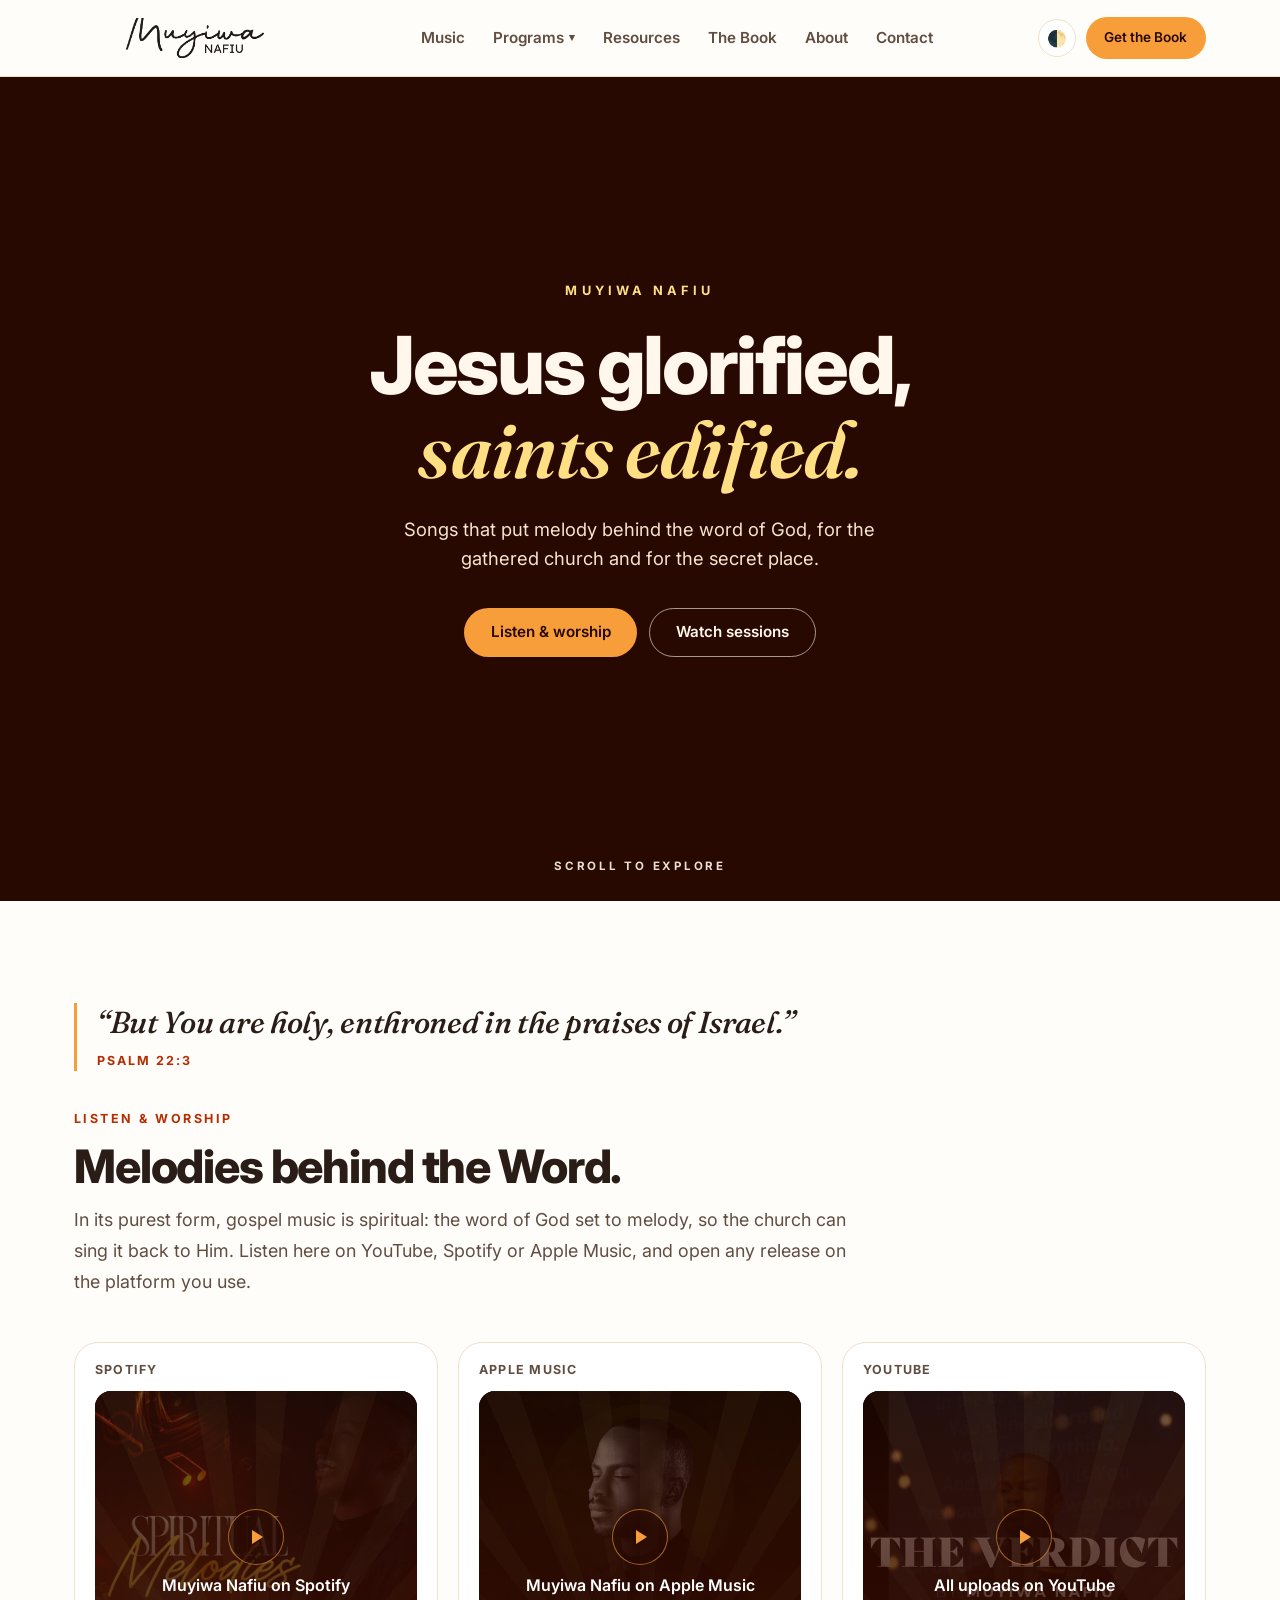
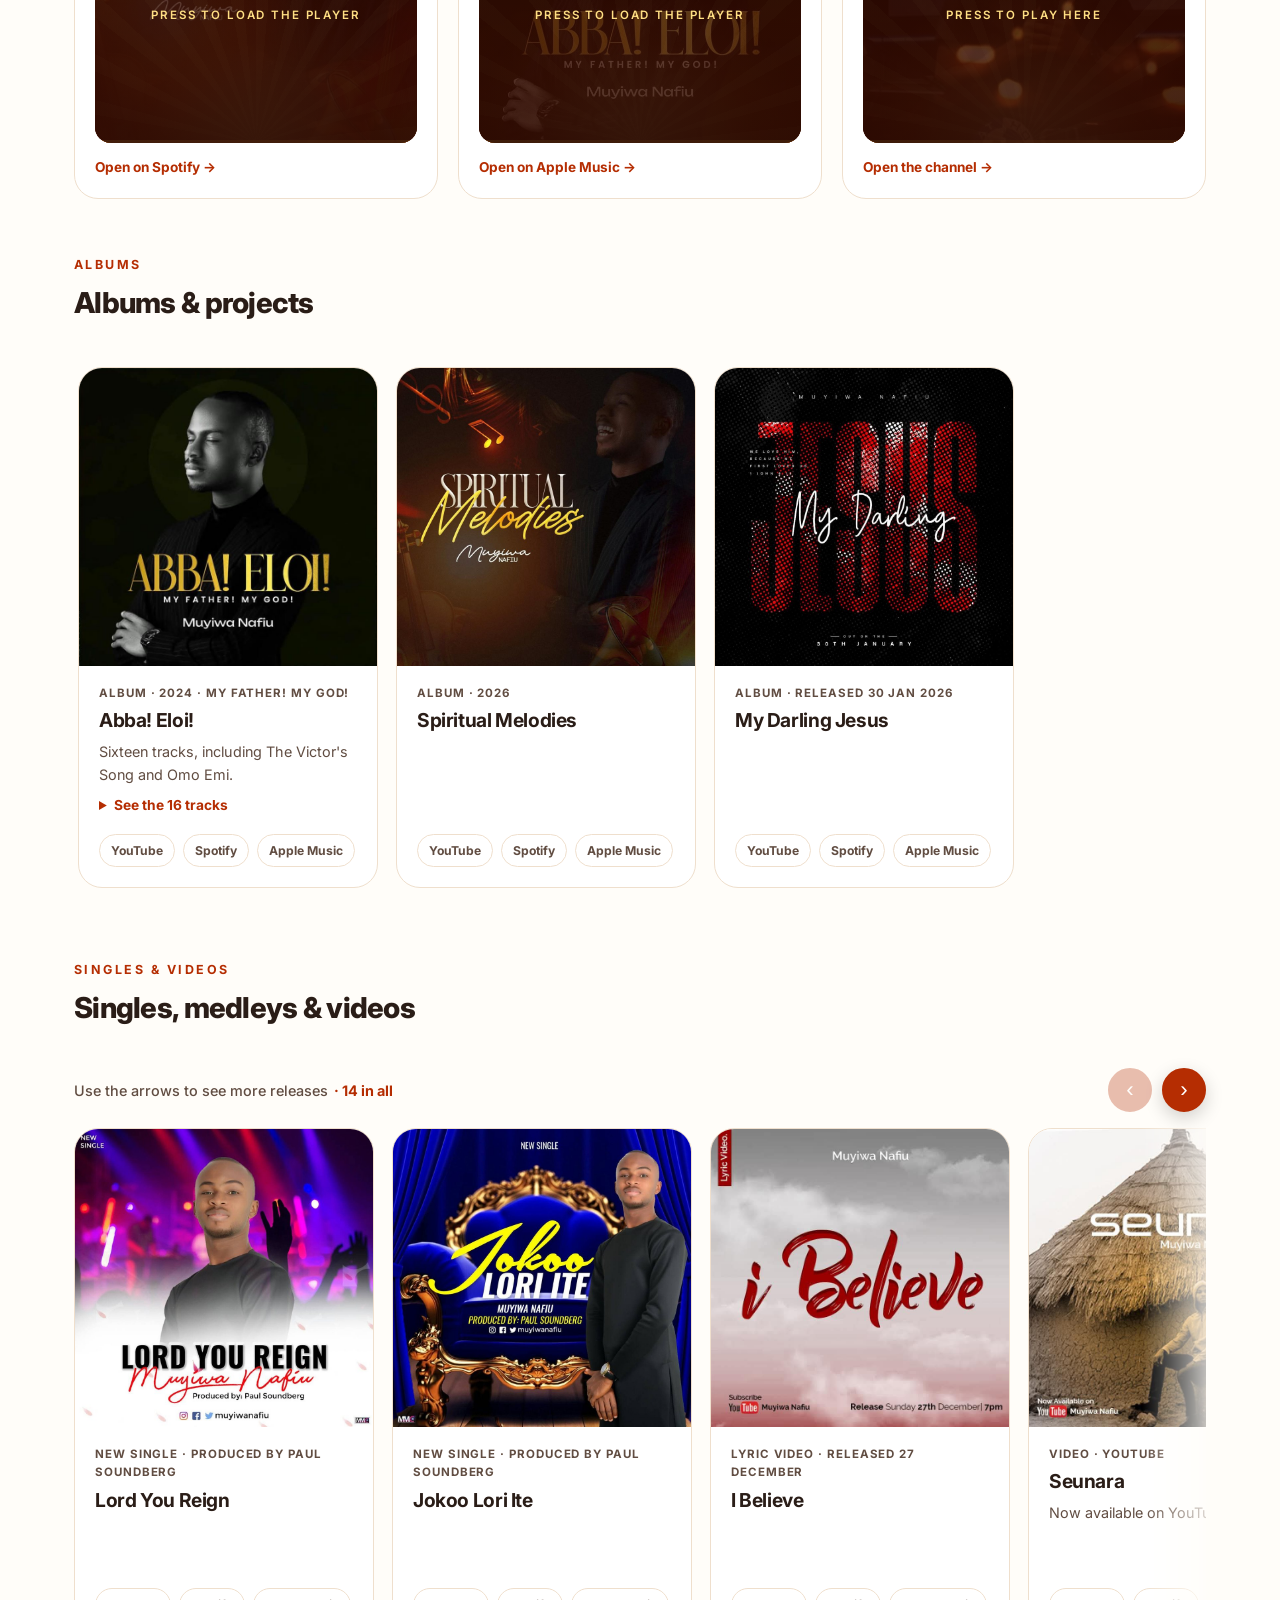
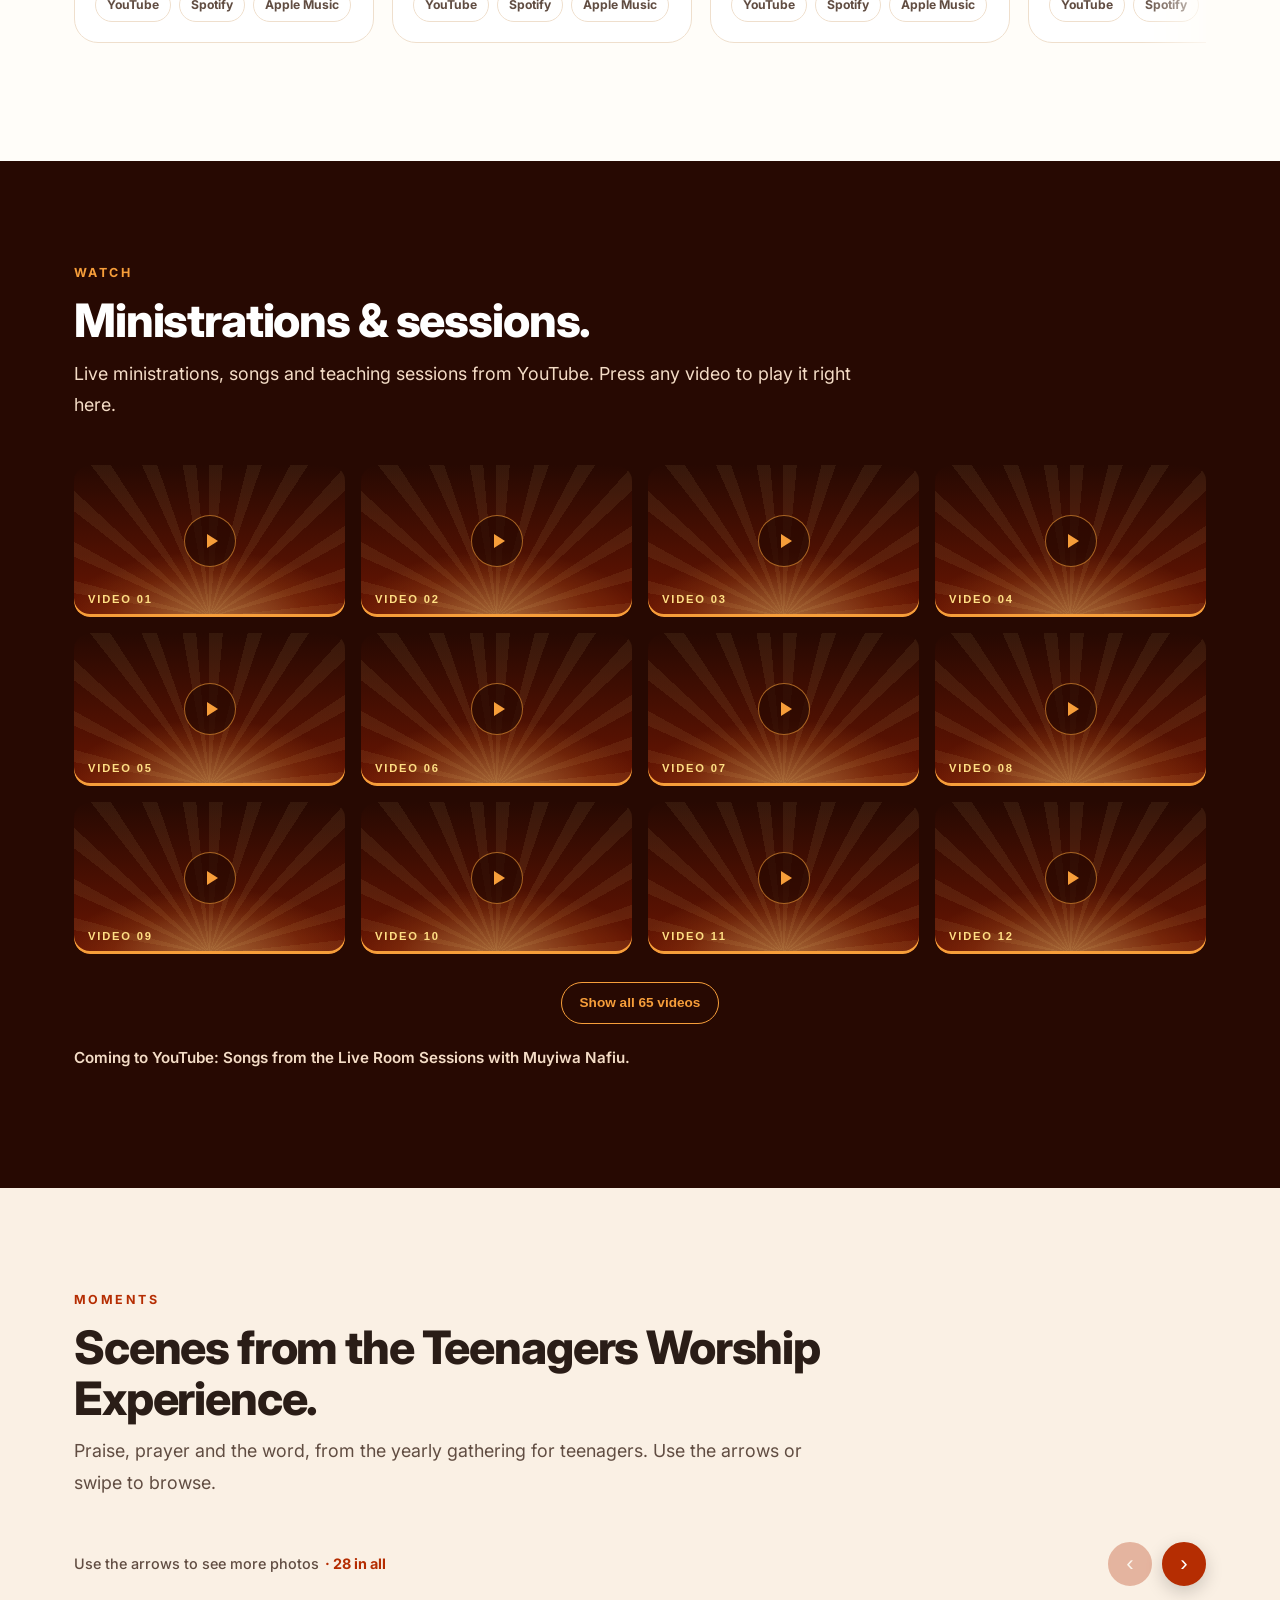
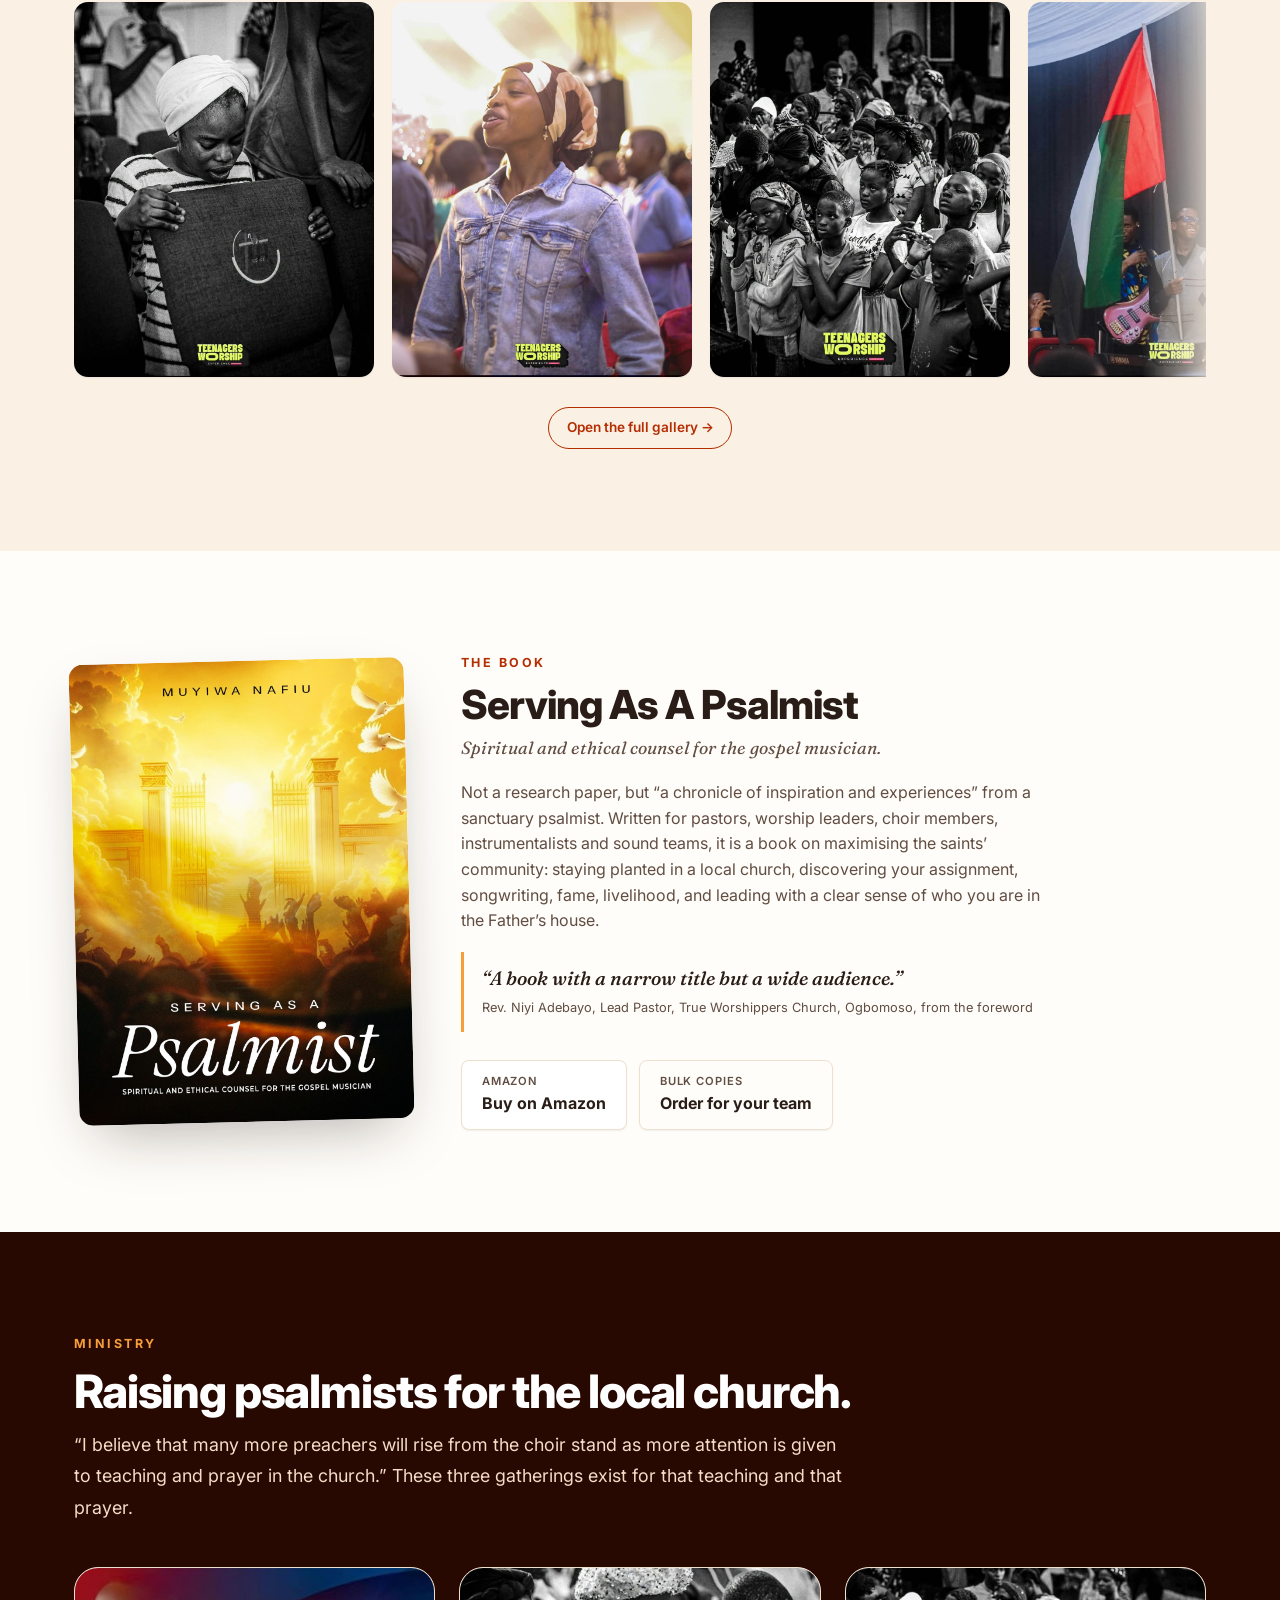
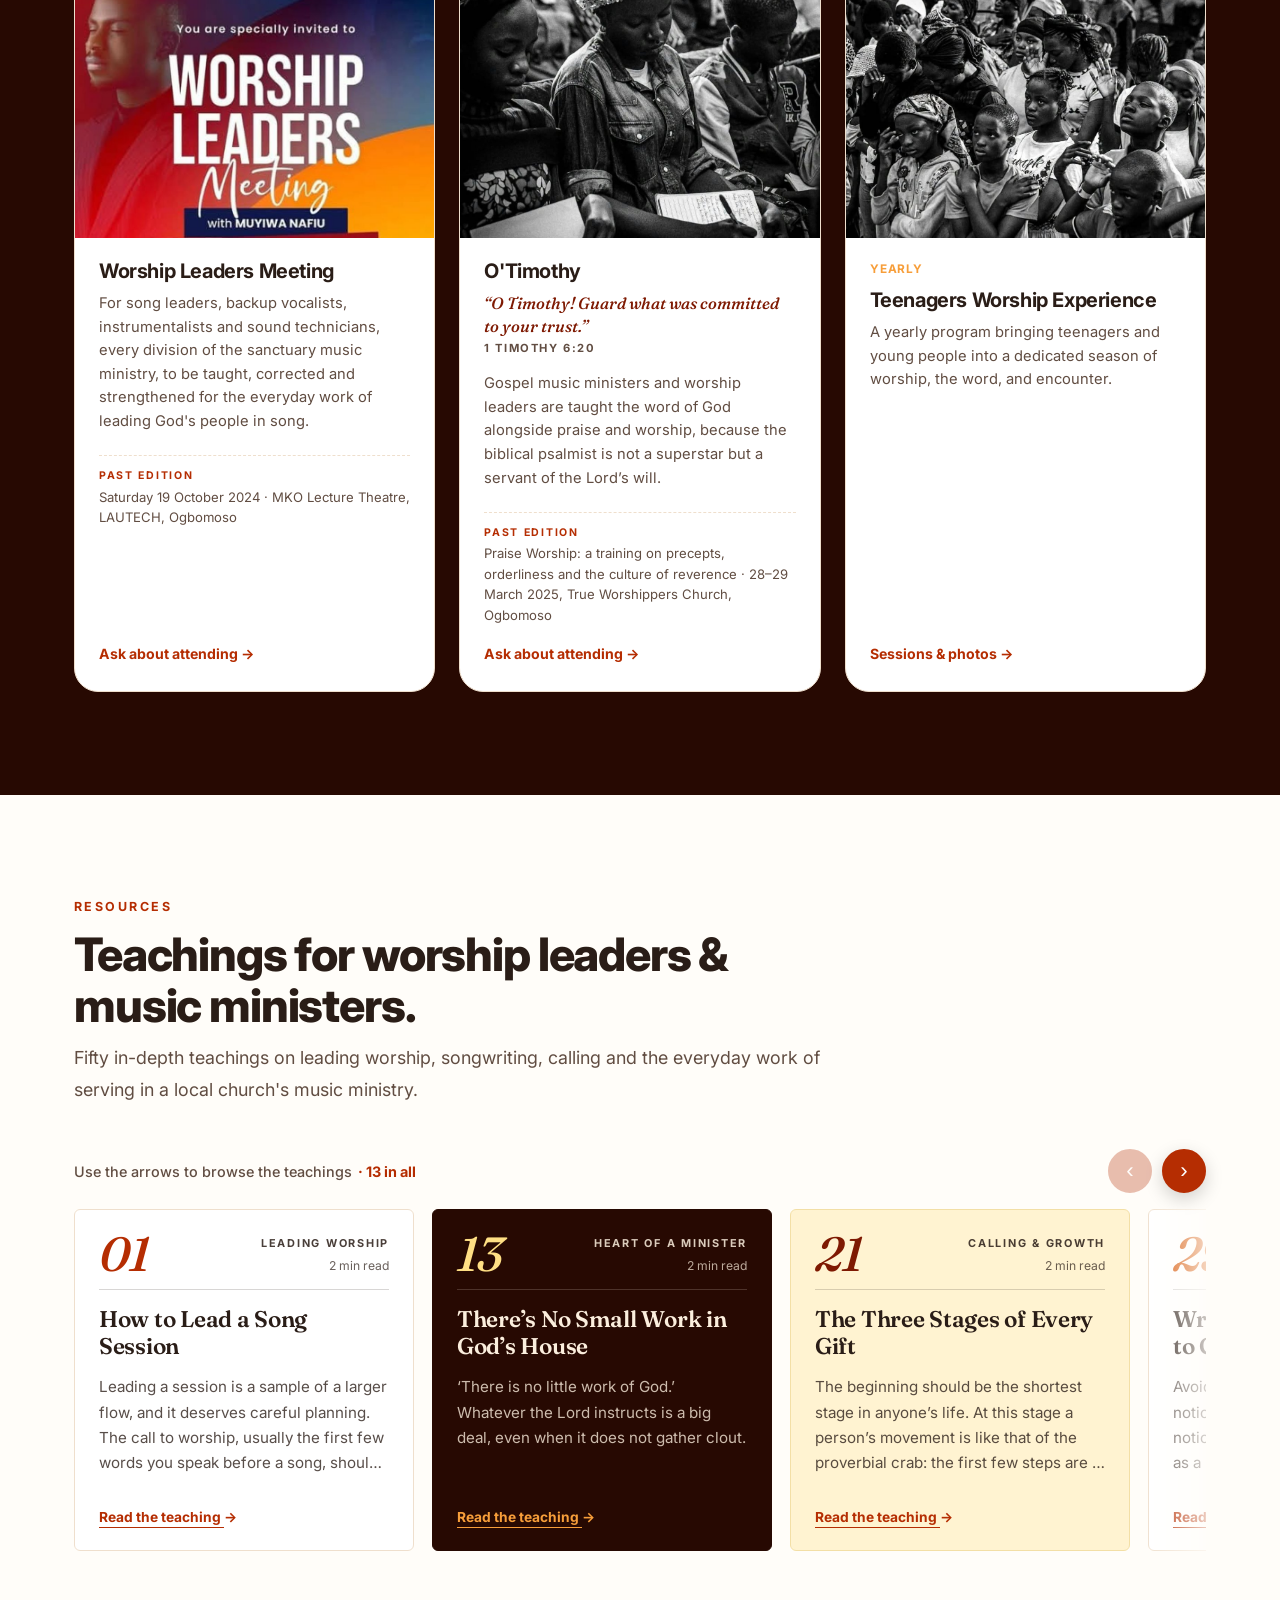
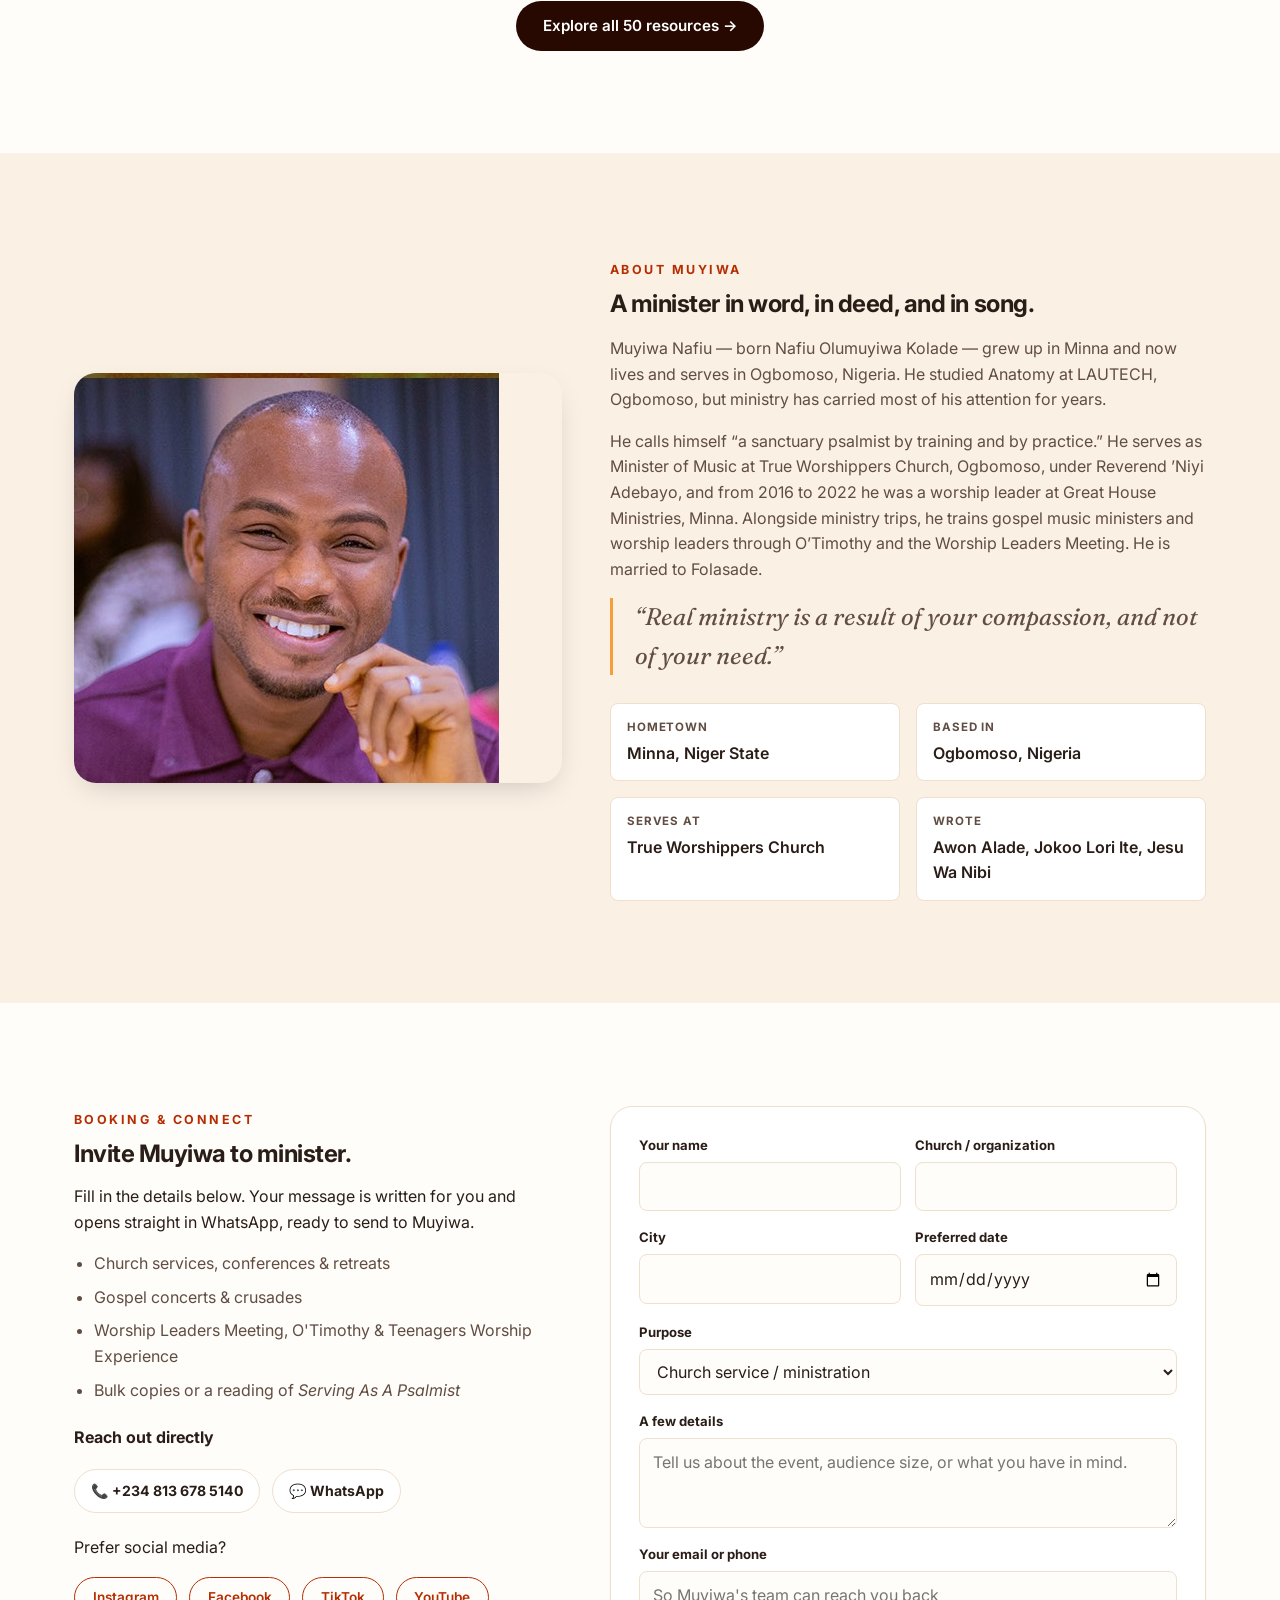
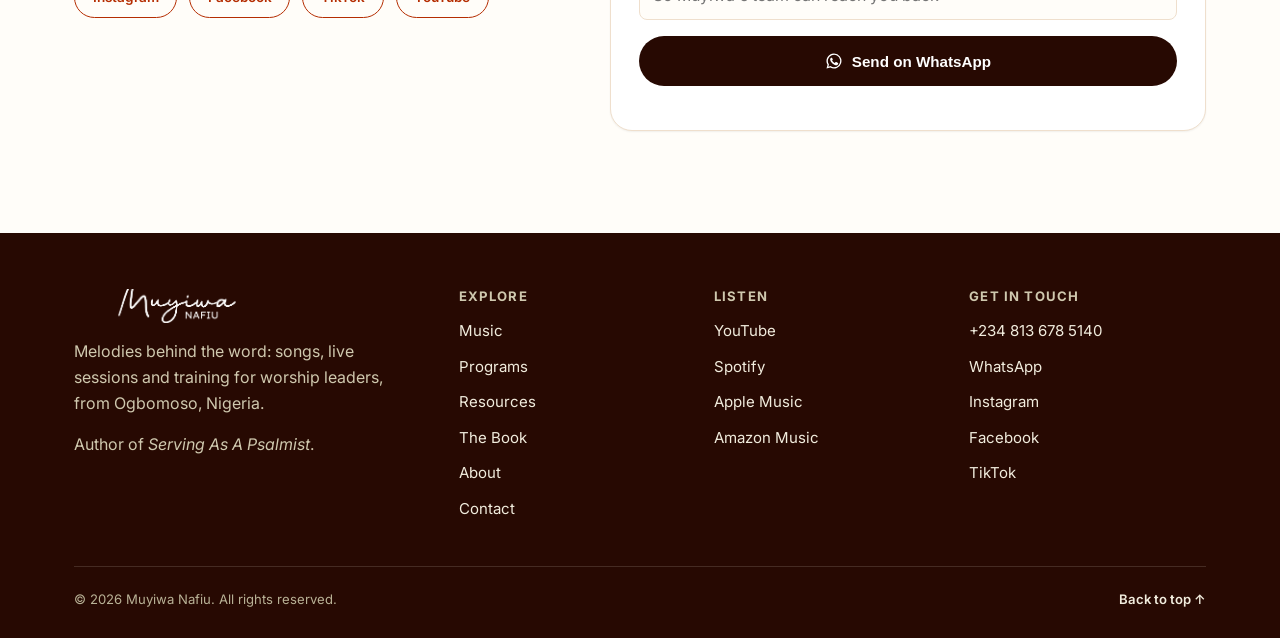
==== commit 36db1283: "Write the site in the book's voice; TWE sessions; invite to WhatsApp - Hero and music opener drawn f" ====
--- a/index.html
+++ b/index.html
@@ -4,11 +4,19 @@
 <meta charset="utf-8">
 <meta name="viewport" content="width=device-width, initial-scale=1">
 <title>Muyiwa Nafiu — Songs, live sessions &amp; training</title>
-<meta name="description" content="Official site of Muyiwa Nafiu, a worship leader and songwriter from Ogbomoso, Nigeria. Listen to his music, read worship-leading resources and get the book Serving As A Psalmist.">
+<meta name="description" content="Official site of Muyiwa Nafiu, sanctuary psalmist and songwriter in Ogbomoso, Nigeria. Songs, live sessions, fifty teachings for worship leaders, and the book Serving As A Psalmist.">
 <link rel="preconnect" href="https://fonts.googleapis.com">
 <link rel="preconnect" href="https://fonts.gstatic.com" crossorigin>
 <link href="https://fonts.googleapis.com/css2?family=Inter:wght@400;500;600;700;800&family=Fraunces:ital,wght@0,500;0,600;0,700;1,500;1,600&display=swap" rel="stylesheet">
 <link rel="stylesheet" href="styles.css">
+<link rel="icon" href="assets/favicon.svg" type="image/svg+xml">
+<link rel="icon" href="assets/favicon-64.png" sizes="64x64" type="image/png">
+<link rel="apple-touch-icon" href="assets/apple-touch-icon.png">
+<meta name="theme-color" content="#270902">
+<meta property="og:type" content="website">
+<meta property="og:site_name" content="Muyiwa Nafiu">
+<meta property="og:title" content="Muyiwa Nafiu — Jesus glorified, saints edified">
+<meta property="og:description" content="Songs, live sessions, fifty teachings for worship leaders, and the book Serving As A Psalmist.">
 </head>
 <body>
 <a class="skip-link" href="#main">Skip to content</a>
@@ -67,16 +75,9 @@
     <div class="hero-shade" aria-hidden="true"></div>
     <div class="hero-content">
       <p class="hero-name rise d0">Muyiwa Nafiu</p>
-      <h1>
-        <span class="rise d1">Music that</span>
-        <span class="rise d2"><em>carries the room</em></span>
-        <span class="rise d3">into worship.</span>
-      </h1>
-      <p class="lede rise d4">New singles, videos and medleys to sing along to.</p>
-      <div class="btn-row rise d5">
-        <a class="btn btn-gold" href="#music">Listen now</a>
-        <a class="btn btn-outline-light" href="#music">See all releases</a>
-      </div>
+      <h1><span class="rise d1">Jesus glorified,</span><span class="rise d2"><em>saints edified.</em></span></h1>
+      <p class="lede rise d4">Songs that put melody behind the word of God, for the gathered church and for the secret place.</p>
+      <div class="btn-row rise d5"><a class="btn btn-gold" href="#music">Listen &amp; worship</a><a class="btn btn-outline-light" href="#watch">Watch sessions</a></div>
     </div>
     <a class="scroll-cue" href="#music">Scroll to explore</a>
   </section>
@@ -84,10 +85,11 @@
   <!-- ========== MUSIC ========== -->
   <section id="music">
     <div class="wrap">
-      <div class="section-head">
-        <span class="eyebrow">Listen</span>
-        <h2>Play his music, wherever you listen.</h2>
-        <p>The players below stream his YouTube channel, Spotify and Apple Music profiles. Each release also links to its YouTube video and to its page on Spotify and Apple Music.</p>
+      <div class="section-head music-head">
+        <figure class="scripture"><blockquote>&ldquo;But You are holy, enthroned in the praises of Israel.&rdquo;</blockquote><figcaption>Psalm 22:3</figcaption></figure>
+        <span class="eyebrow">Listen &amp; worship</span>
+        <h2>Melodies behind the Word.</h2>
+        <p>In its purest form, gospel music is spiritual: the word of God set to melody, so the church can sing it back to Him. Listen here on YouTube, Spotify or Apple Music, and open any release on the platform you use.</p>
       </div>
 
       <div class="players-grid">
@@ -334,8 +336,8 @@
     <div class="wrap">
       <div class="section-head">
         <span class="eyebrow">Watch</span>
-        <h2>Videos &amp; sessions on YouTube.</h2>
-        <p>Press any video to play it right here.</p>
+        <h2>Ministrations &amp; sessions.</h2>
+        <p>Live ministrations, songs and teaching sessions from YouTube. Press any video to play it right here.</p>
       </div>
       <div class="video-wrap" data-video-wrap>
         <div class="video-grid" data-video-grid>
@@ -418,7 +420,7 @@
       <div class="section-head">
         <span class="eyebrow">Moments</span>
         <h2>Scenes from the Teenagers Worship Experience.</h2>
-        <p>Twenty photographs from the yearly gathering. Use the arrows or swipe to browse.</p>
+        <p>Praise, prayer and the word, from the yearly gathering for teenagers. Use the arrows or swipe to browse.</p>
       </div>
       <div class="carousel" data-carousel>
         <div class="carousel-bar">
@@ -447,6 +449,14 @@
           <li class="photo-slide"><img src="assets/gallery/twe-18.jpg" alt="Teenagers Worship Experience photo 18" loading="lazy"></li>
           <li class="photo-slide"><img src="assets/gallery/twe-19.jpg" alt="Teenagers Worship Experience photo 19" loading="lazy"></li>
           <li class="photo-slide"><img src="assets/gallery/twe-20.jpg" alt="Teenagers Worship Experience photo 20" loading="lazy"></li>
+          <li class="photo-slide"><img src="assets/gallery/twe-25.jpg" alt="Teenagers Worship Experience: A young man in worship, eyes closed" loading="lazy"></li>
+          <li class="photo-slide"><img src="assets/gallery/twe-30.jpg" alt="Teenagers Worship Experience: Three young women praying together" loading="lazy"></li>
+          <li class="photo-slide"><img src="assets/gallery/twe-32.jpg" alt="Teenagers Worship Experience: Boys holding hands in prayer" loading="lazy"></li>
+          <li class="photo-slide"><img src="assets/gallery/twe-37.jpg" alt="Teenagers Worship Experience: A young man in quiet worship" loading="lazy"></li>
+          <li class="photo-slide"><img src="assets/gallery/twe-27.jpg" alt="Teenagers Worship Experience: A minister leading from the pulpit" loading="lazy"></li>
+          <li class="photo-slide"><img src="assets/gallery/twe-39.jpg" alt="Teenagers Worship Experience: A girl praying aloud" loading="lazy"></li>
+          <li class="photo-slide"><img src="assets/gallery/twe-21.jpg" alt="Teenagers Worship Experience: A young worship leader singing on stage" loading="lazy"></li>
+          <li class="photo-slide"><img src="assets/gallery/twe-36.jpg" alt="Teenagers Worship Experience: Keys and bass during worship" loading="lazy"></li>
         </ul>
       </div>
       <div style="text-align:center; margin-top:14px;">
@@ -465,19 +475,16 @@
         <span class="eyebrow">The book</span>
         <h2>Serving As A Psalmist</h2>
         <p class="book-sub">Spiritual and ethical counsel for the gospel musician.</p>
-        <p class="blurb">Written for every choir member, instrumentalist and worship leader serving somewhere between the altar and the choir stand, this is a plain-spoken handbook on character, calling and craft — on staying planted in a local church, handling pressure and pride, writing honest songs, and finishing the work faithfully, seen or unseen.</p>
+        <p class="blurb">Not a research paper, but &ldquo;a chronicle of inspiration and experiences&rdquo; from a sanctuary psalmist. Written for pastors, worship leaders, choir members, instrumentalists and sound teams, it is a book on maximising the saints&rsquo; community: staying planted in a local church, discovering your assignment, songwriting, fame, livelihood, and leading with a clear sense of who you are in the Father&rsquo;s house.</p>
+        <blockquote class="book-endorse"><p>&ldquo;A book with a narrow title but a wide audience.&rdquo;</p><cite>Rev. Niyi Adebayo, Lead Pastor, True Worshippers Church, Ogbomoso, from the foreword</cite></blockquote>
         <div class="buy-row">
-          <span class="buy-btn is-soon" aria-disabled="true">
-            <span><span class="store">Selar</span>Link coming soon</span>
-          </span>
           <a class="buy-btn" href="https://amzn.in/d/0fLJAYCl" target="_blank" rel="noopener">
             <span><span class="store">Amazon</span>Buy on Amazon</span>
           </a>
-          <span class="buy-btn is-soon" aria-disabled="true">
-            <span><span class="store">Selfany</span>Link coming soon</span>
-          </span>
-        </div>
-        <p class="buy-note">Available on Amazon now. Selar and Selfany links will be added here once they are live.</p>
+          <a class="buy-btn buy-alt" href="#invite" data-purpose="book">
+            <span><span class="store">Bulk copies</span>Order for your team</span>
+          </a>
+        </div>
       </div>
     </div>
   </section>
@@ -487,15 +494,16 @@
     <div class="wrap">
       <div class="section-head">
         <span class="eyebrow">Ministry</span>
-        <h2>Three programs.</h2>
-        <p>Beyond the stage, Muyiwa convenes gatherings built to raise up the next generation of worship leaders and gospel musicians.</p>
+        <h2>Raising psalmists for the local church.</h2>
+        <p>&ldquo;I believe that many more preachers will rise from the choir stand as more attention is given to teaching and prayer in the church.&rdquo; These three gatherings exist for that teaching and that prayer.</p>
       </div>
       <div class="programs-grid">
         <div class="program-card">
-          <div class="program-media"><img src="assets/programs/wlm.jpg" alt="A young worship leader listening and asking a question during a teaching session" loading="lazy" width="960" height="720"></div>
+          <div class="program-media"><img src="assets/programs/wlm-poster.jpg" alt="Poster: Worship Leaders Meeting with Muyiwa Nafiu" loading="lazy" width="800" height="600"></div>
           <div class="program-body">
             <h3>Worship Leaders Meeting</h3>
-            <p>A gathering for worship leaders to be trained, corrected and strengthened in the practical, everyday work of leading God's people in song.</p>
+            <p>For song leaders, backup vocalists, instrumentalists and sound technicians, every division of the sanctuary music ministry, to be taught, corrected and strengthened for the everyday work of leading God's people in song.</p>
+            <p class="program-meta"><span>Past edition</span>Saturday 19 October 2024 &middot; MKO Lecture Theatre, LAUTECH, Ogbomoso</p>
             <a class="program-link" href="#invite">Ask about attending →</a>
           </div>
         </div>
@@ -503,7 +511,9 @@
           <div class="program-media"><img src="assets/programs/otimothy.jpg" alt="Young ministers taking notes during a teaching session" loading="lazy" width="960" height="720"></div>
           <div class="program-body">
             <h3>O'Timothy</h3>
-            <p>A meeting where gospel music ministers and worship leaders are taught the word of God alongside praise and worship — raising up ministers, not just performers.</p>
+            <p class="program-verse">&ldquo;O Timothy! Guard what was committed to your trust.&rdquo; <span>1 Timothy 6:20</span></p>
+            <p>Gospel music ministers and worship leaders are taught the word of God alongside praise and worship, because the biblical psalmist is not a superstar but a servant of the Lord&rsquo;s will.</p>
+            <p class="program-meta"><span>Past edition</span>Praise Worship: a training on precepts, orderliness and the culture of reverence &middot; 28&ndash;29 March 2025, True Worshippers Church, Ogbomoso</p>
             <a class="program-link" href="#invite">Ask about attending →</a>
           </div>
         </div>
@@ -513,7 +523,7 @@
             <span class="freq">Yearly</span>
             <h3>Teenagers Worship Experience</h3>
             <p>A yearly program bringing teenagers and young people into a dedicated season of worship, the word, and encounter.</p>
-            <a class="program-link" href="teenagers-worship-experience.html">See photos from the event →</a>
+            <a class="program-link" href="teenagers-worship-experience.html">Sessions &amp; photos →</a>
           </div>
         </div>
       </div>
@@ -566,8 +576,8 @@
         <span class="eyebrow">About Muyiwa</span>
         <h2 style="margin:10px 0 18px;">A minister in word, in deed, and in song.</h2>
         <p>Muyiwa Nafiu — born Nafiu Olumuyiwa Kolade — grew up in Minna and now lives and serves in Ogbomoso, Nigeria. He studied Anatomy at LAUTECH, Ogbomoso, but ministry has carried most of his attention for years.</p>
-        <p>He serves on the Pastoral Council of True Worshippers Church, Ogbomoso, as Minister of Music under the pastoral grace of Rev. Dr. Niyi Adebayo. He also leads "O Timothy," a gathering where he trains gospel music ministers and worship leaders. He's married to Folasade Nafiu.</p>
-        <p class="pullquote">"I didn't become a worship leader or a gospel musician for a greener pasture."</p>
+        <p>He calls himself &ldquo;a sanctuary psalmist by training and by practice.&rdquo; He serves as Minister of Music at True Worshippers Church, Ogbomoso, under Reverend &rsquo;Niyi Adebayo, and from 2016 to 2022 he was a worship leader at Great House Ministries, Minna. Alongside ministry trips, he trains gospel music ministers and worship leaders through O&rsquo;Timothy and the Worship Leaders Meeting. He is married to Folasade.</p>
+        <p class="pullquote">&ldquo;Real ministry is a result of your compassion, and not of your need.&rdquo;</p>
         <div class="about-facts">
           <div class="fact"><div class="k">Hometown</div><div class="v">Minna, Niger State</div></div>
           <div class="fact"><div class="k">Based in</div><div class="v">Ogbomoso, Nigeria</div></div>
@@ -584,9 +594,10 @@
       <div class="invite-copy">
         <span class="eyebrow">Booking &amp; connect</span>
         <h2 style="margin:10px 0 16px;">Invite Muyiwa to minister.</h2>
-        <p>Fill in the details below and this page will put together a ready-to-send message for you — copy it into an email or WhatsApp to reach out directly.</p>
+        <p>Fill in the details below. Your message is written for you and opens straight in WhatsApp, ready to send to Muyiwa.</p>
         <ul>
           <li>Church services, conferences &amp; retreats</li>
+          <li>Gospel concerts &amp; crusades</li>
           <li>Worship Leaders Meeting, O'Timothy &amp; Teenagers Worship Experience</li>
           <li>Bulk copies or a reading of <em>Serving As A Psalmist</em></li>
         </ul>
@@ -630,6 +641,8 @@
           <select id="inv-purpose">
             <option value="ministration">Church service / ministration</option>
             <option value="conference">Conference or retreat</option>
+            <option value="concert">Concert</option>
+            <option value="crusade">Crusade</option>
             <option value="training">Worship / song-leading training</option>
             <option value="book">The book — Serving As A Psalmist</option>
             <option value="other">Something else</option>
@@ -643,9 +656,10 @@
           <label for="inv-contact">Your email or phone</label>
           <input id="inv-contact" type="text" placeholder="So Muyiwa's team can reach you back">
         </div>
-        <button class="btn btn-primary" type="submit">Generate message</button>
+        <button class="btn btn-primary btn-wa" type="submit"><svg viewBox="0 0 24 24" width="18" height="18" fill="currentColor" aria-hidden="true"><path d="M12 2a10 10 0 0 0-8.6 15.1L2 22l5-1.3A10 10 0 1 0 12 2zm0 18.2a8.2 8.2 0 0 1-4.2-1.2l-.3-.2-3 .8.8-2.9-.2-.3A8.2 8.2 0 1 1 12 20.2zm4.5-6.1c-.2-.1-1.5-.7-1.7-.8-.2-.1-.4-.1-.6.1l-.8 1c-.1.2-.3.2-.5.1a6.7 6.7 0 0 1-3.3-2.9c-.3-.4.2-.4.7-1.4.1-.2 0-.3 0-.4l-.8-1.8c-.2-.5-.4-.4-.6-.4h-.5a1 1 0 0 0-.7.3 3 3 0 0 0-.9 2.2 5.2 5.2 0 0 0 1.1 2.8 11.9 11.9 0 0 0 4.6 4c1.7.7 2.3.8 3.2.6.5-.1 1.5-.6 1.7-1.2.2-.6.2-1.1.2-1.2-.1-.1-.3-.2-.5-.3z"/></svg>Send on WhatsApp</button>
         <div class="generated-msg" id="generated-msg" aria-live="polite"></div>
         <div class="btn-row" style="align-items:center;">
+          <a class="btn btn-outline btn-sm" id="wa-again" href="https://wa.me/2348136785140" target="_blank" rel="noopener" hidden>Open WhatsApp again</a>
           <button class="btn btn-outline btn-sm" type="button" id="copy-msg" hidden>Copy message</button>
           <span class="copy-note" id="copy-note">Copied ✓</span>
         </div>
@@ -660,7 +674,7 @@
     <div class="footer-grid">
       <div class="footer-brand">
         <a class="brand" href="#top"><img src="assets/logo-ink.png" alt="Muyiwa Nafiu"></a>
-        <p>Songs, live sessions and training for worship leaders, from Ogbomoso, Nigeria.</p>
+        <p>Melodies behind the word: songs, live sessions and training for worship leaders, from Ogbomoso, Nigeria.</p>
         <p class="footer-book">Author of <em>Serving As A Psalmist</em>.</p>
       </div>
       <div>
--- a/styles.css
+++ b/styles.css
@@ -888,3 +888,48 @@
 .resource-card{scroll-margin-top:110px;}
 .resource-card.is-target{border-color:var(--brand); box-shadow:0 0 0 3px color-mix(in srgb, var(--brand) 25%, transparent);}
 @media (prefers-reduced-motion: reduce){ .article-slide, .article-slide .as-more span{transition:none;} .article-slide:hover{transform:none;} }
+
+/* ---------- v6: scripture opener, program details, book endorsement, sessions ---------- */
+.music-head .scripture{margin:0 0 26px; padding:0 0 0 20px; border-left:3px solid var(--marigold);}
+.music-head .scripture blockquote{
+  margin:0; font-family:var(--font-display); font-style:italic; font-weight:500;
+  font-size:clamp(1.35rem, 2.4vw, 1.9rem); line-height:1.3; letter-spacing:-0.01em; color:var(--ink);
+}
+.music-head .scripture figcaption{margin-top:8px; font-size:.78rem; font-weight:700; letter-spacing:.16em; text-transform:uppercase; color:var(--brand);}
+
+.program-card .program-verse{
+  margin:0 0 6px; font-family:var(--font-display); font-style:italic; font-weight:500; font-size:1.02rem; line-height:1.4; color:var(--wine);
+}
+.program-card .program-verse span{display:block; margin-top:3px; font-family:var(--font-body); font-style:normal; font-size:.7rem; font-weight:700; letter-spacing:.14em; text-transform:uppercase; color:var(--ink-soft);}
+.program-card .program-meta{
+  margin:12px 0 0; padding-top:12px; border-top:1px dashed var(--line);
+  font-size:.82rem; line-height:1.55; color:var(--ink-soft);
+}
+.program-card .program-meta span{display:block; font-size:.66rem; font-weight:700; letter-spacing:.16em; text-transform:uppercase; color:var(--brand); margin-bottom:2px;}
+
+
+.book-endorse{margin:18px 0 22px; padding:14px 0 14px 18px; border-left:3px solid var(--marigold);}
+.book-endorse p{margin:0; font-family:var(--font-display); font-style:italic; font-weight:500; font-size:1.2rem; line-height:1.35; color:var(--ink);}
+.book-endorse cite{display:block; margin-top:6px; font-style:normal; font-size:.8rem; color:var(--ink-soft);}
+.buy-btn.buy-alt{background:transparent;}
+
+.btn-wa{display:inline-flex; align-items:center; gap:9px;}
+
+.sessions-grid{grid-template-columns:repeat(auto-fill, minmax(260px,1fr));}
+.video-tile .vt-label{
+  position:absolute; left:12px; bottom:12px; z-index:3; padding:5px 10px; border-radius:999px;
+  background:rgba(39,9,2,.78); color:#FFDF84; font-size:.72rem; font-weight:700; letter-spacing:.12em; text-transform:uppercase;
+}
+.video-tile.noimg .vt-label{display:none;}
+.sessions-more{margin:22px 0 0; font-weight:700;}
+.sessions-more a{color:var(--brand); text-decoration:none;}
+.sessions-more a:hover{text-decoration:underline; text-underline-offset:4px;}
+
+[data-theme="dark"] .music-head .scripture blockquote, [data-theme="dark"] .book-endorse p{color:var(--ink);}
+[data-theme="dark"] .program-card .program-verse{color:#F79E3A;}
+@media (prefers-color-scheme: dark){ :root:not([data-theme="light"]) .program-card .program-verse{color:#F79E3A;} }
+.program-body p{flex:none;}
+.program-body .program-link{margin-top:auto; padding-top:8px;}
+[hidden]{display:none !important;}
+.form-row > .field{min-width:0;}
+.field input, .field select, .field textarea{width:100%; max-width:100%; min-width:0; box-sizing:border-box;}
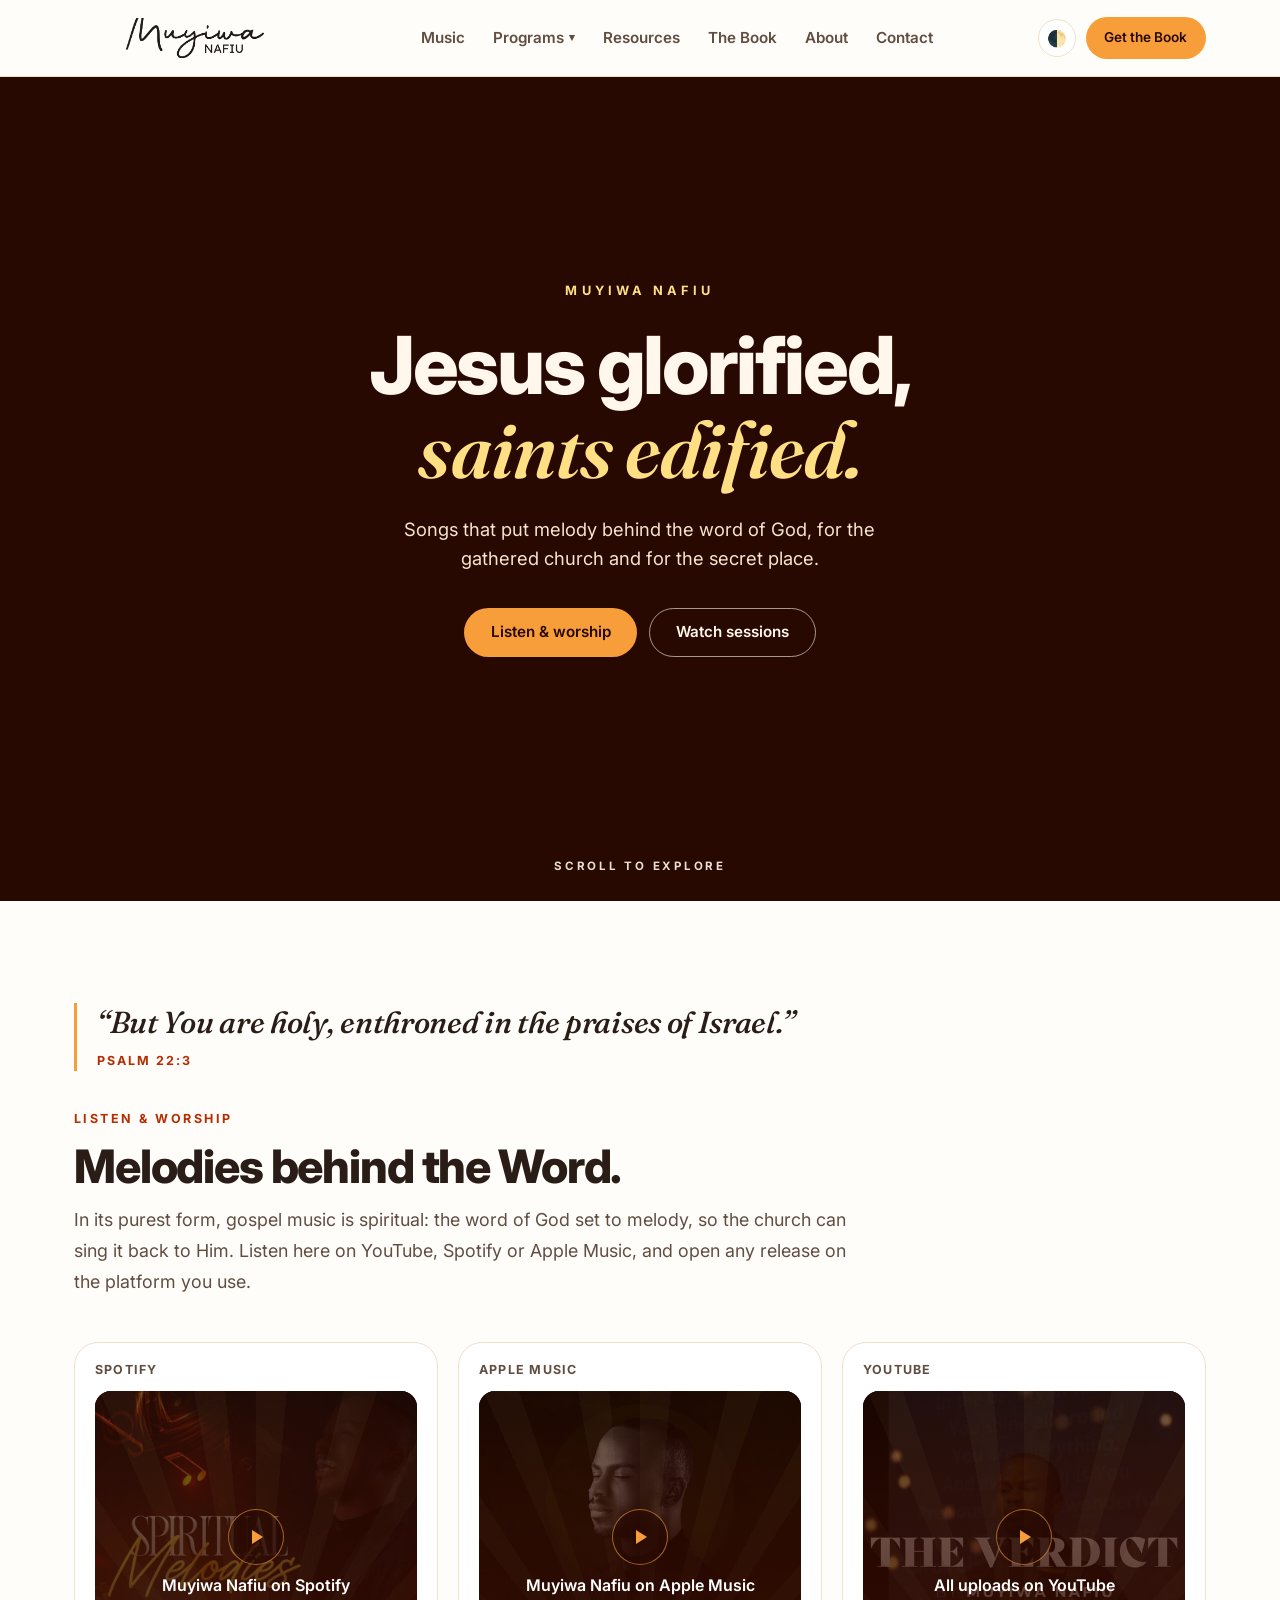
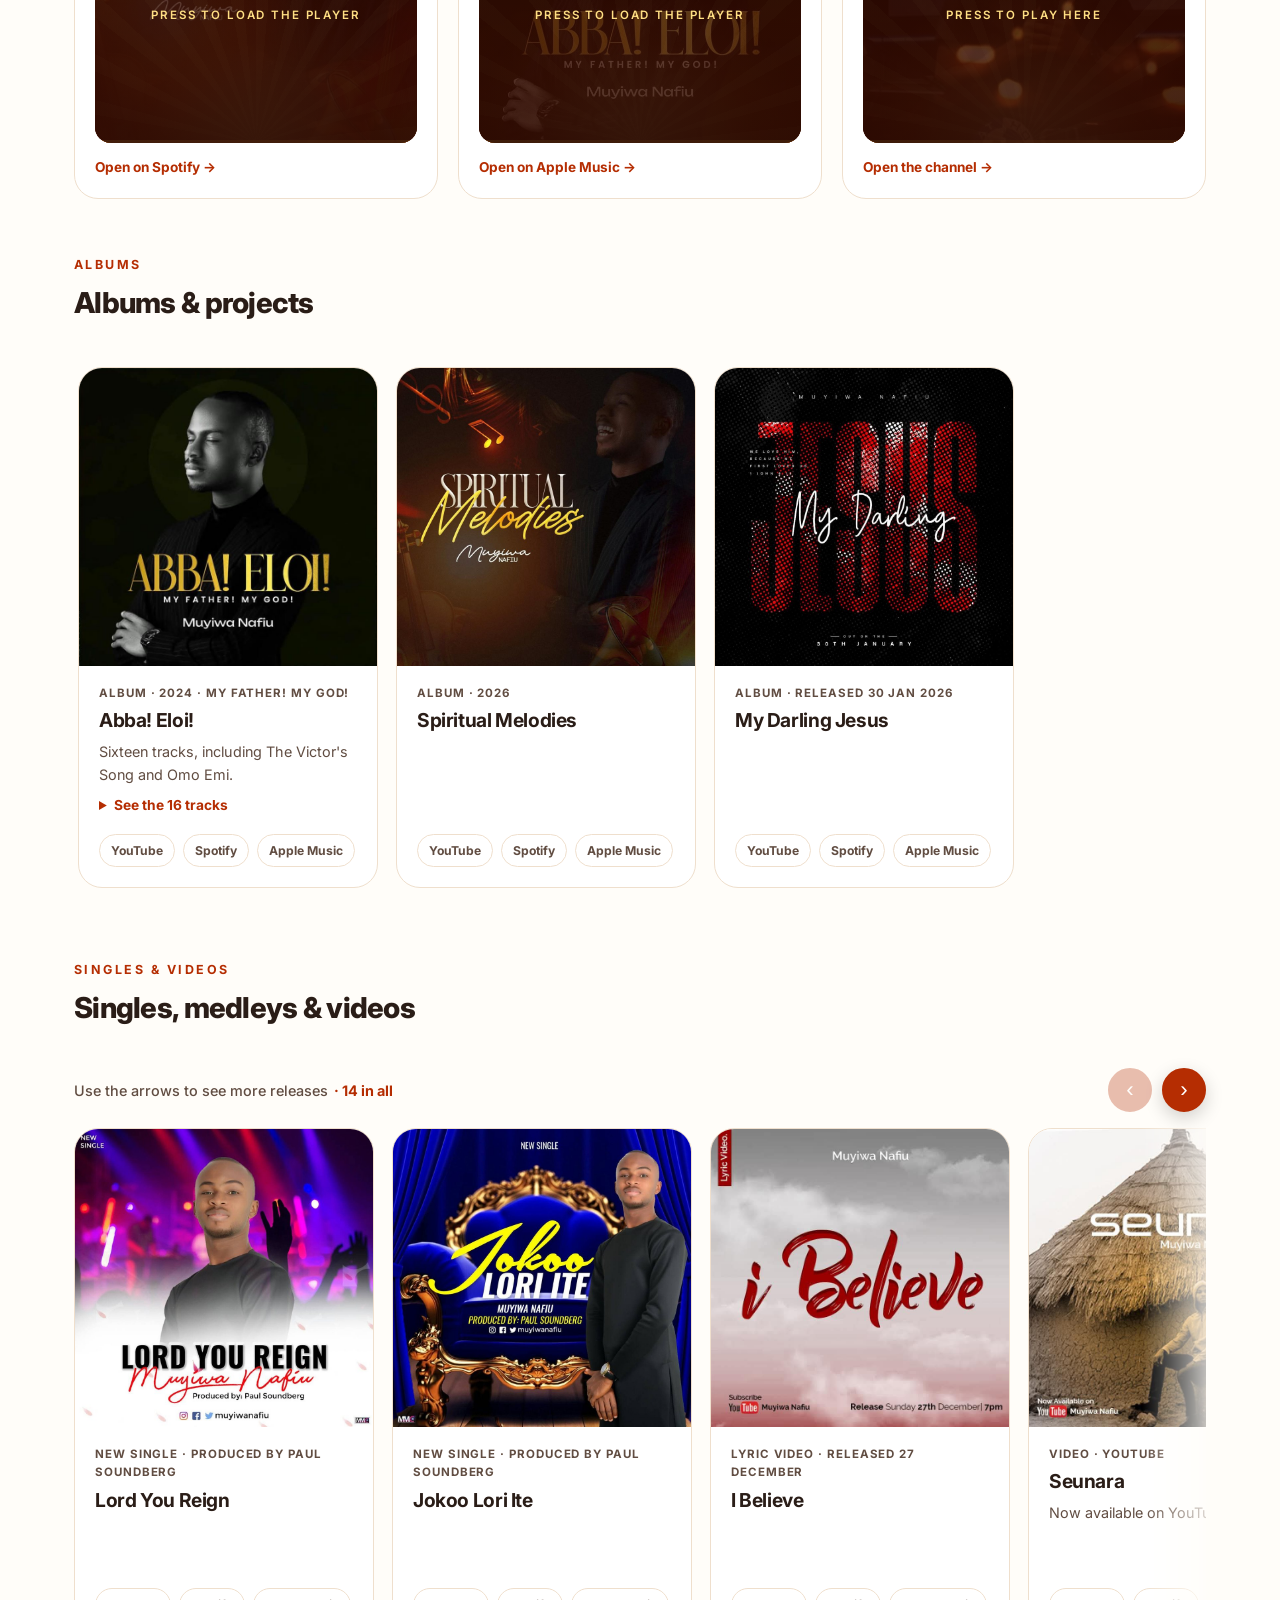
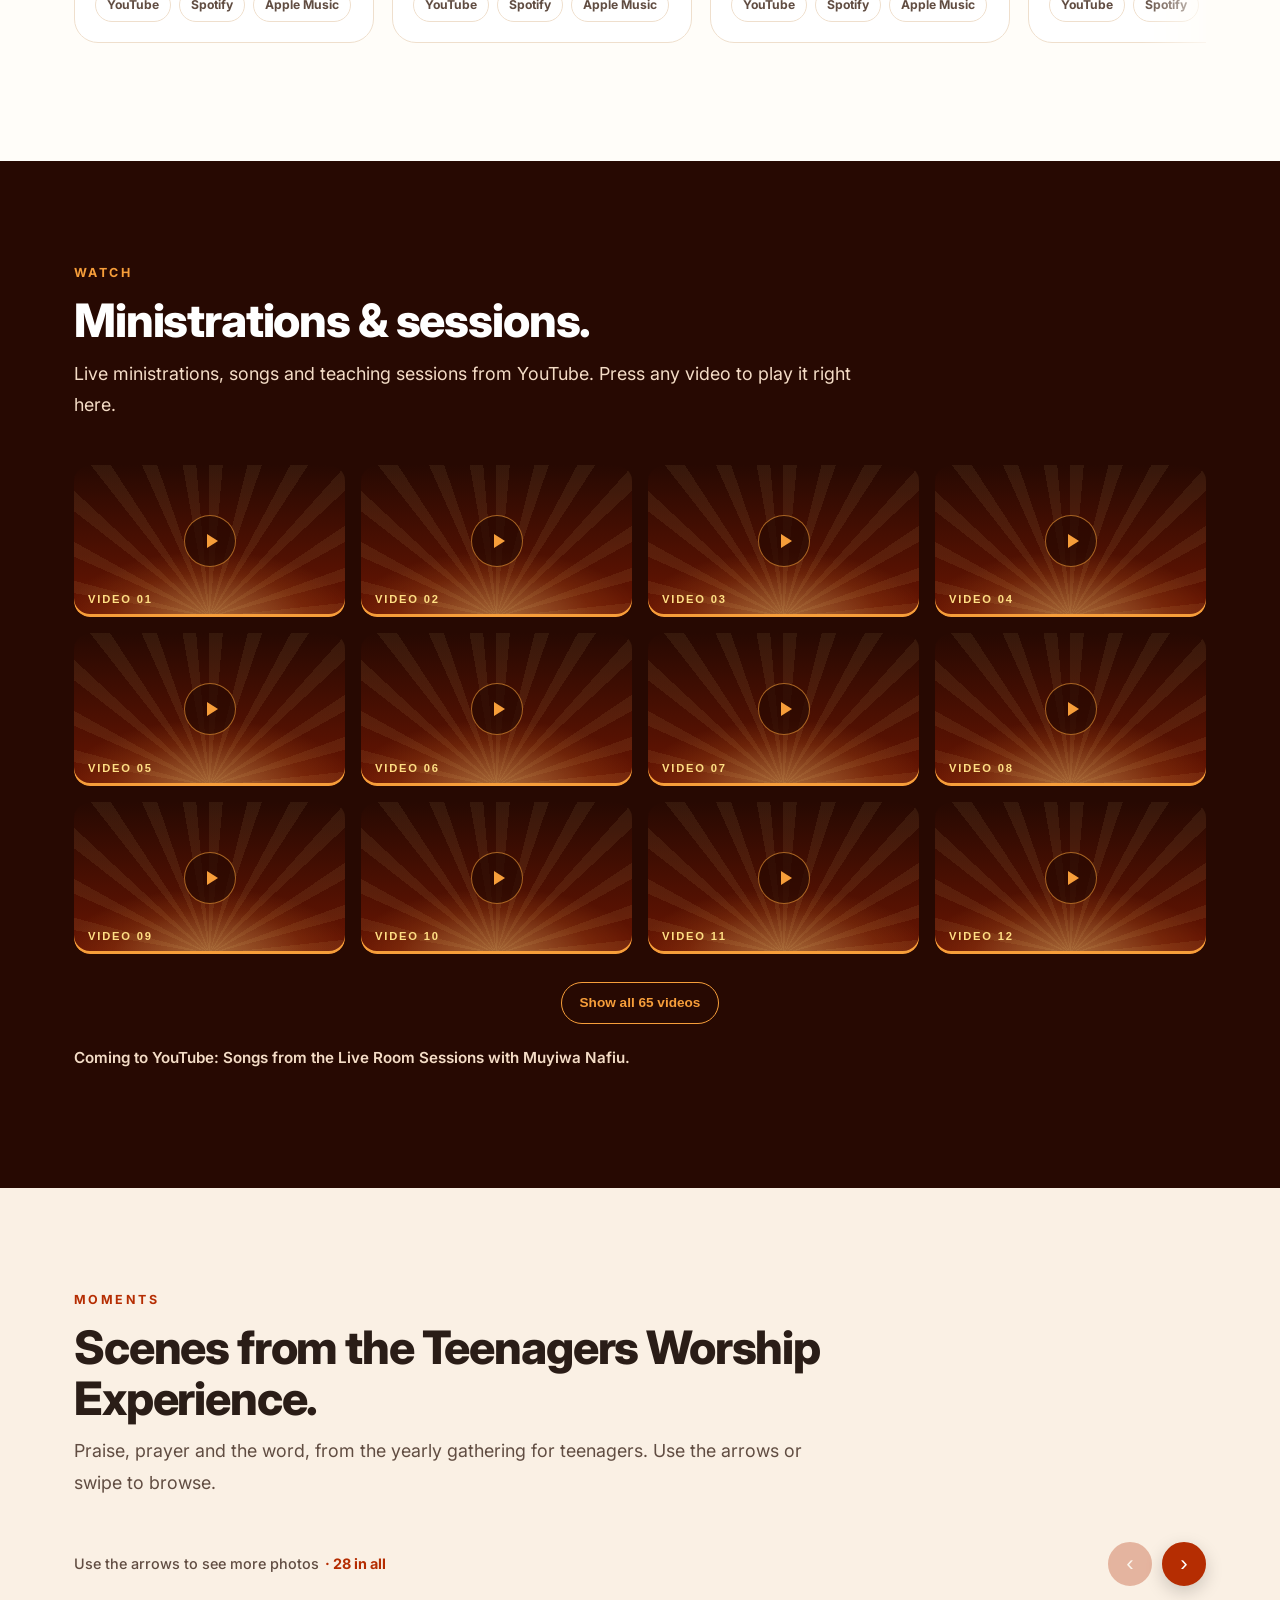
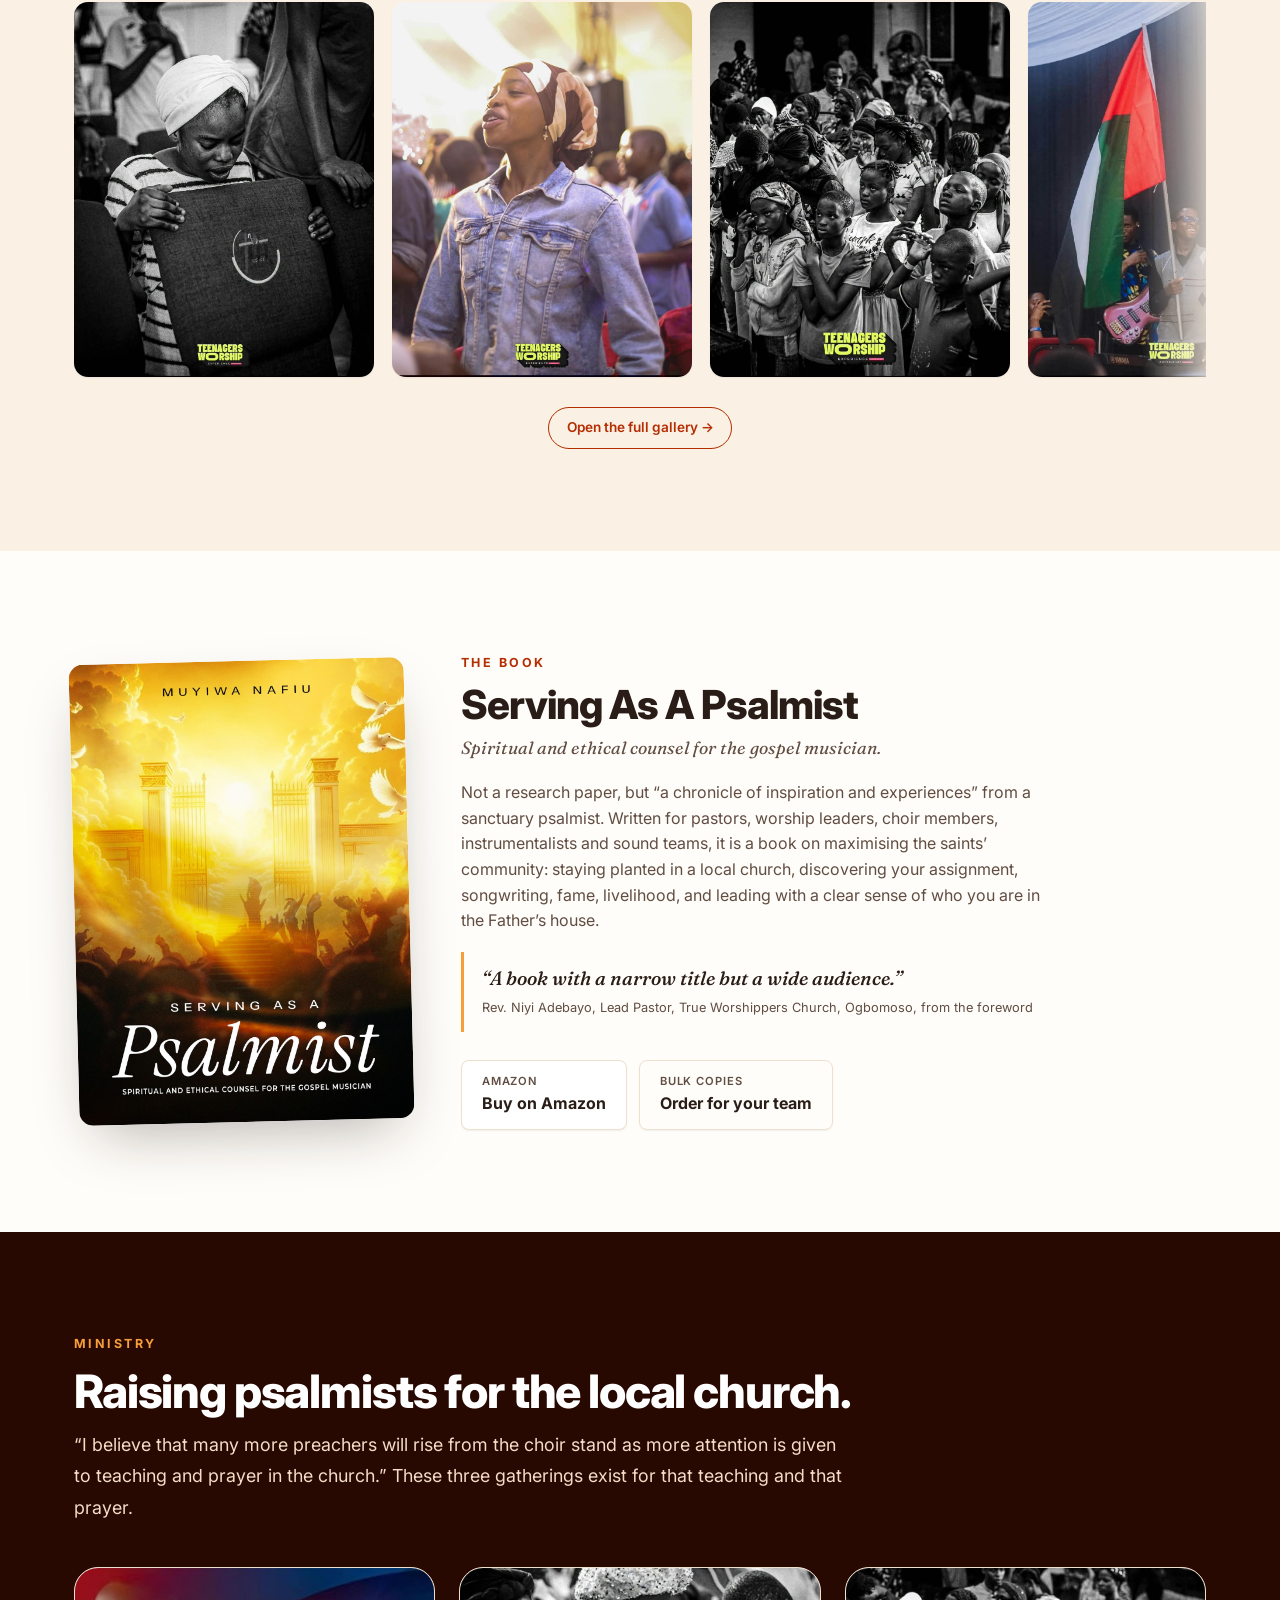
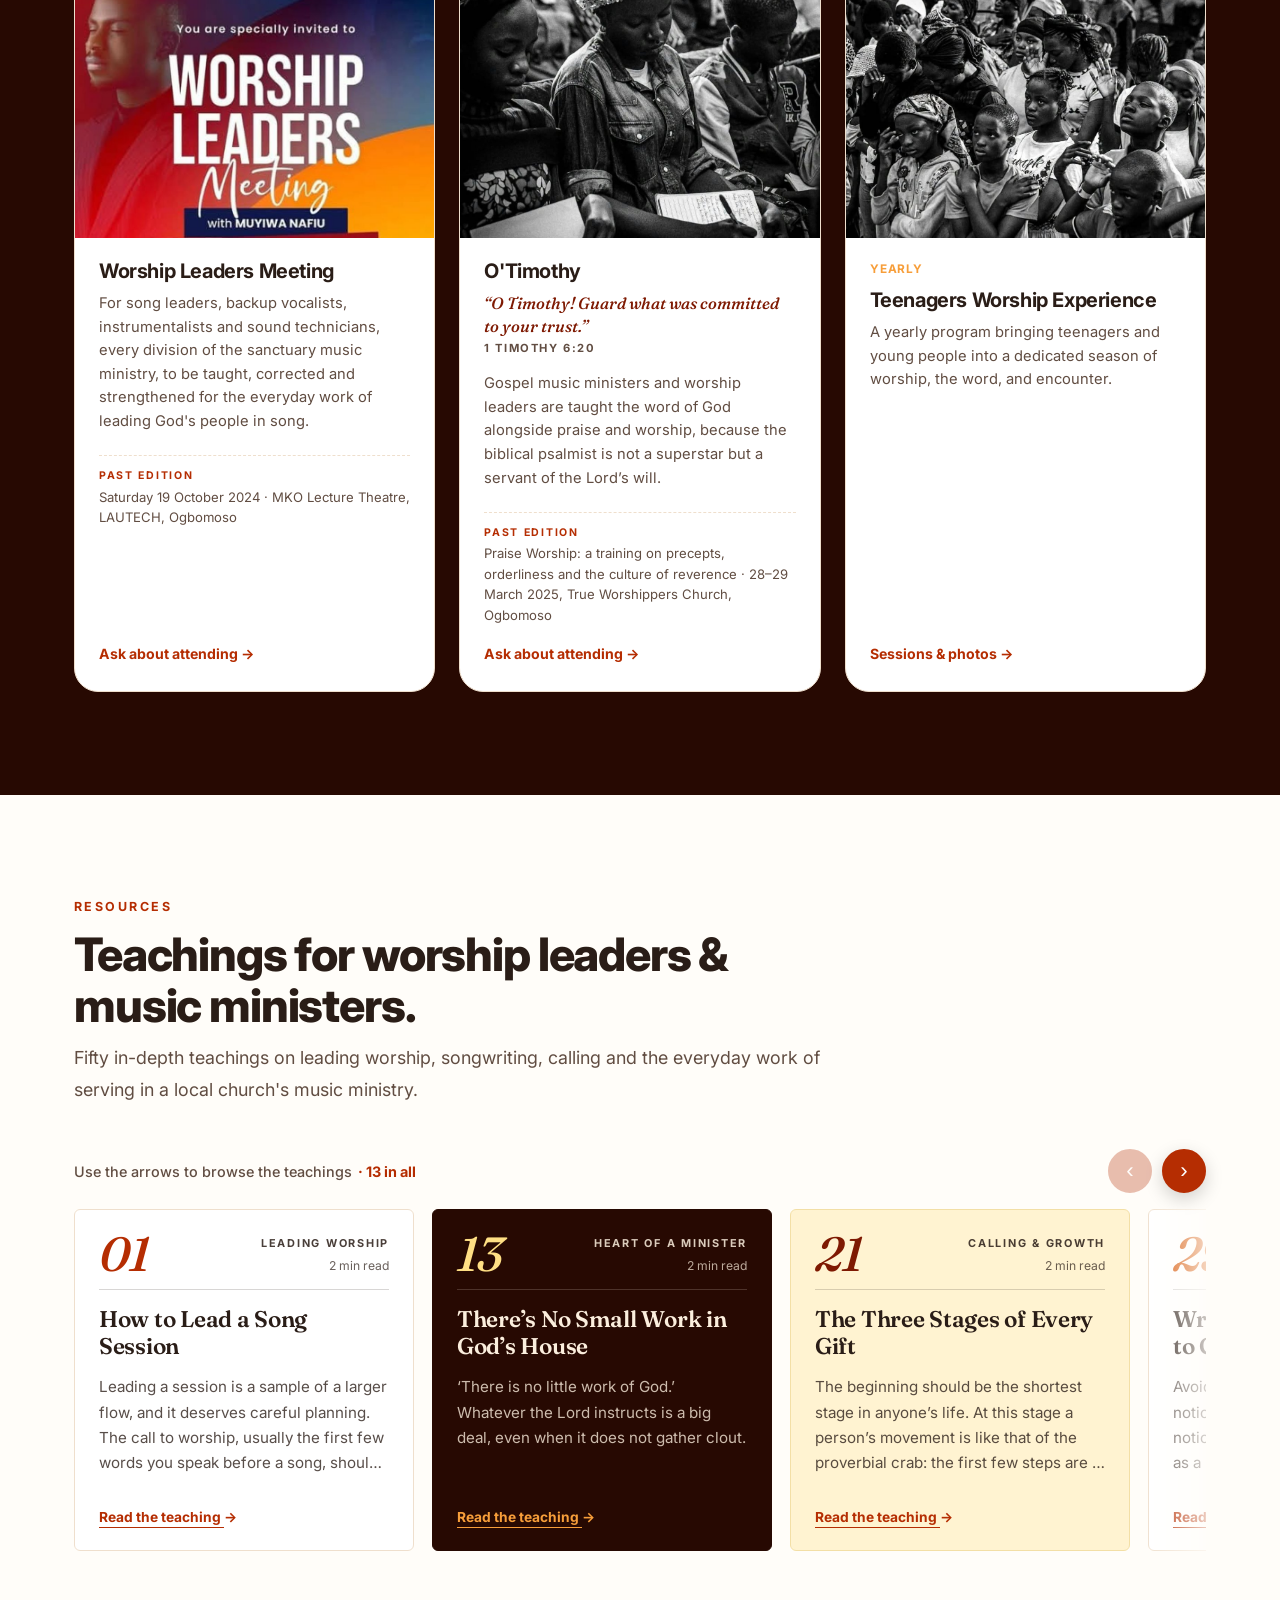
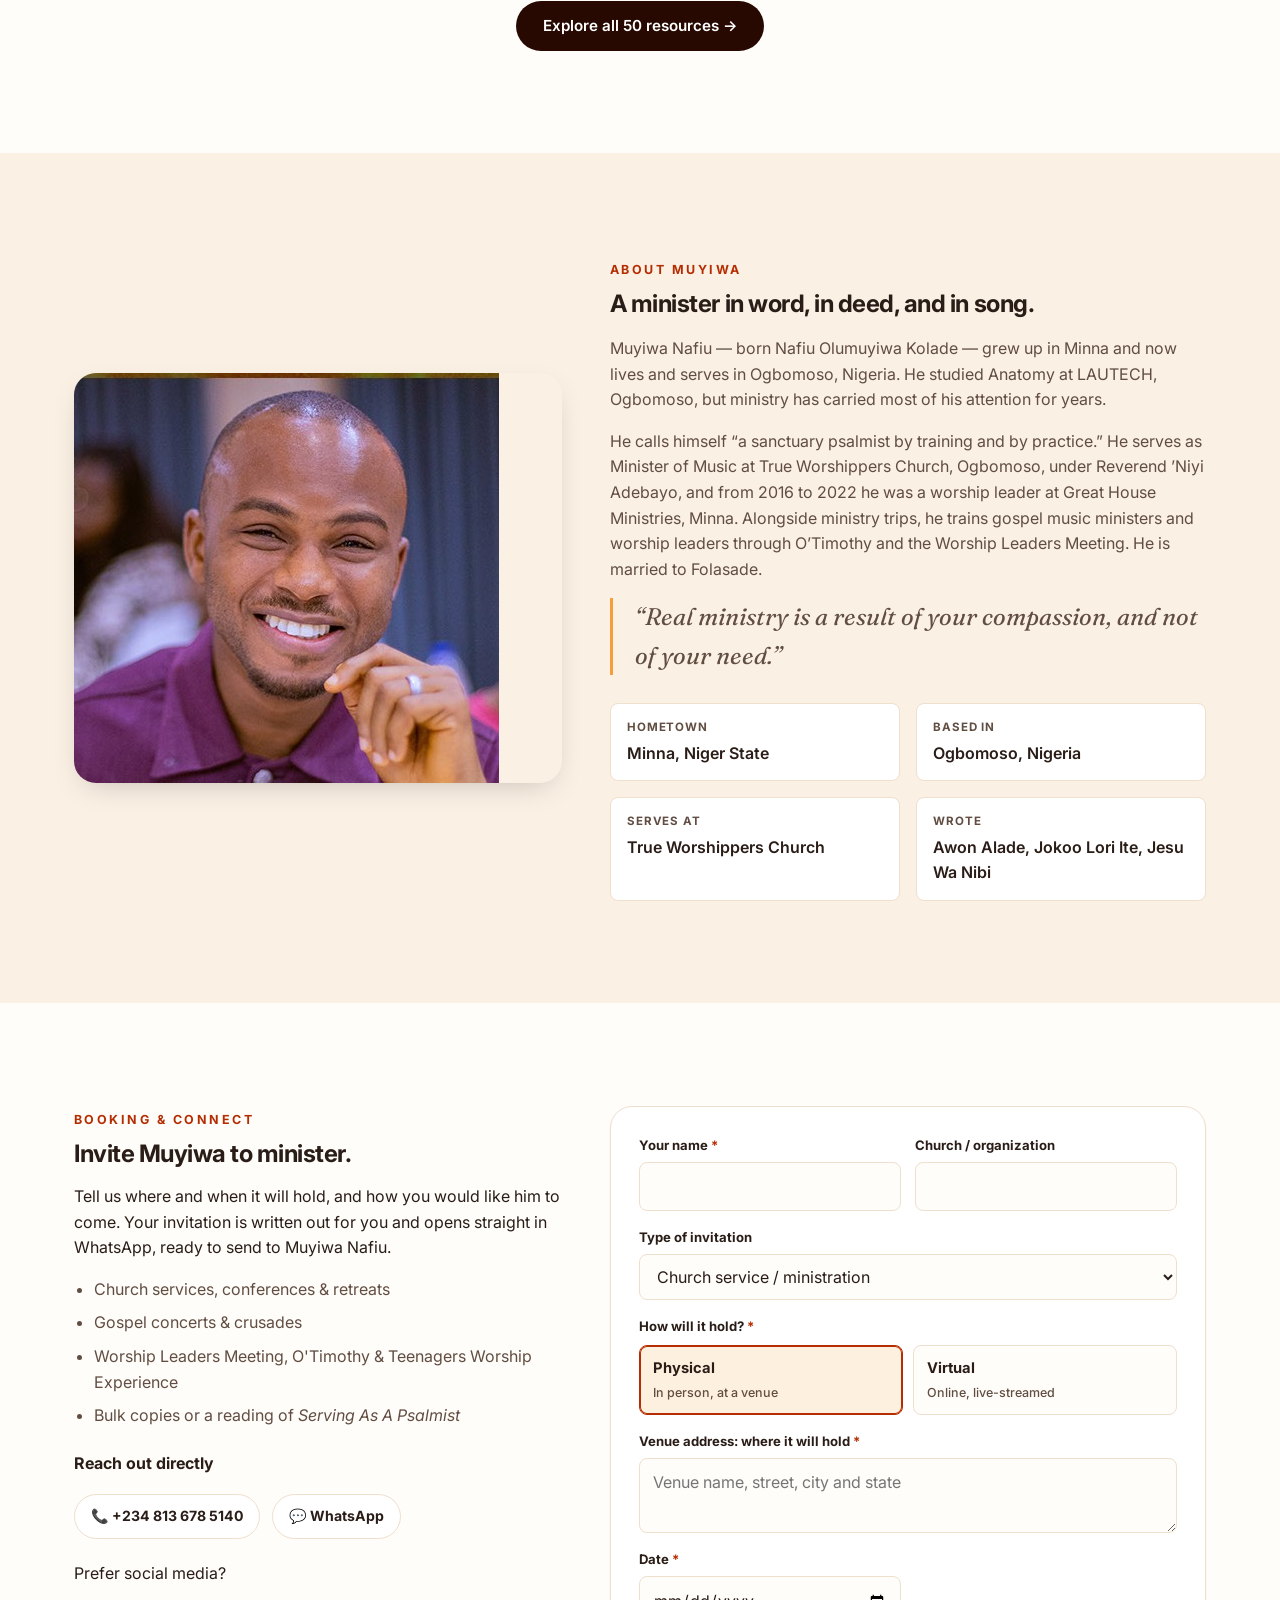
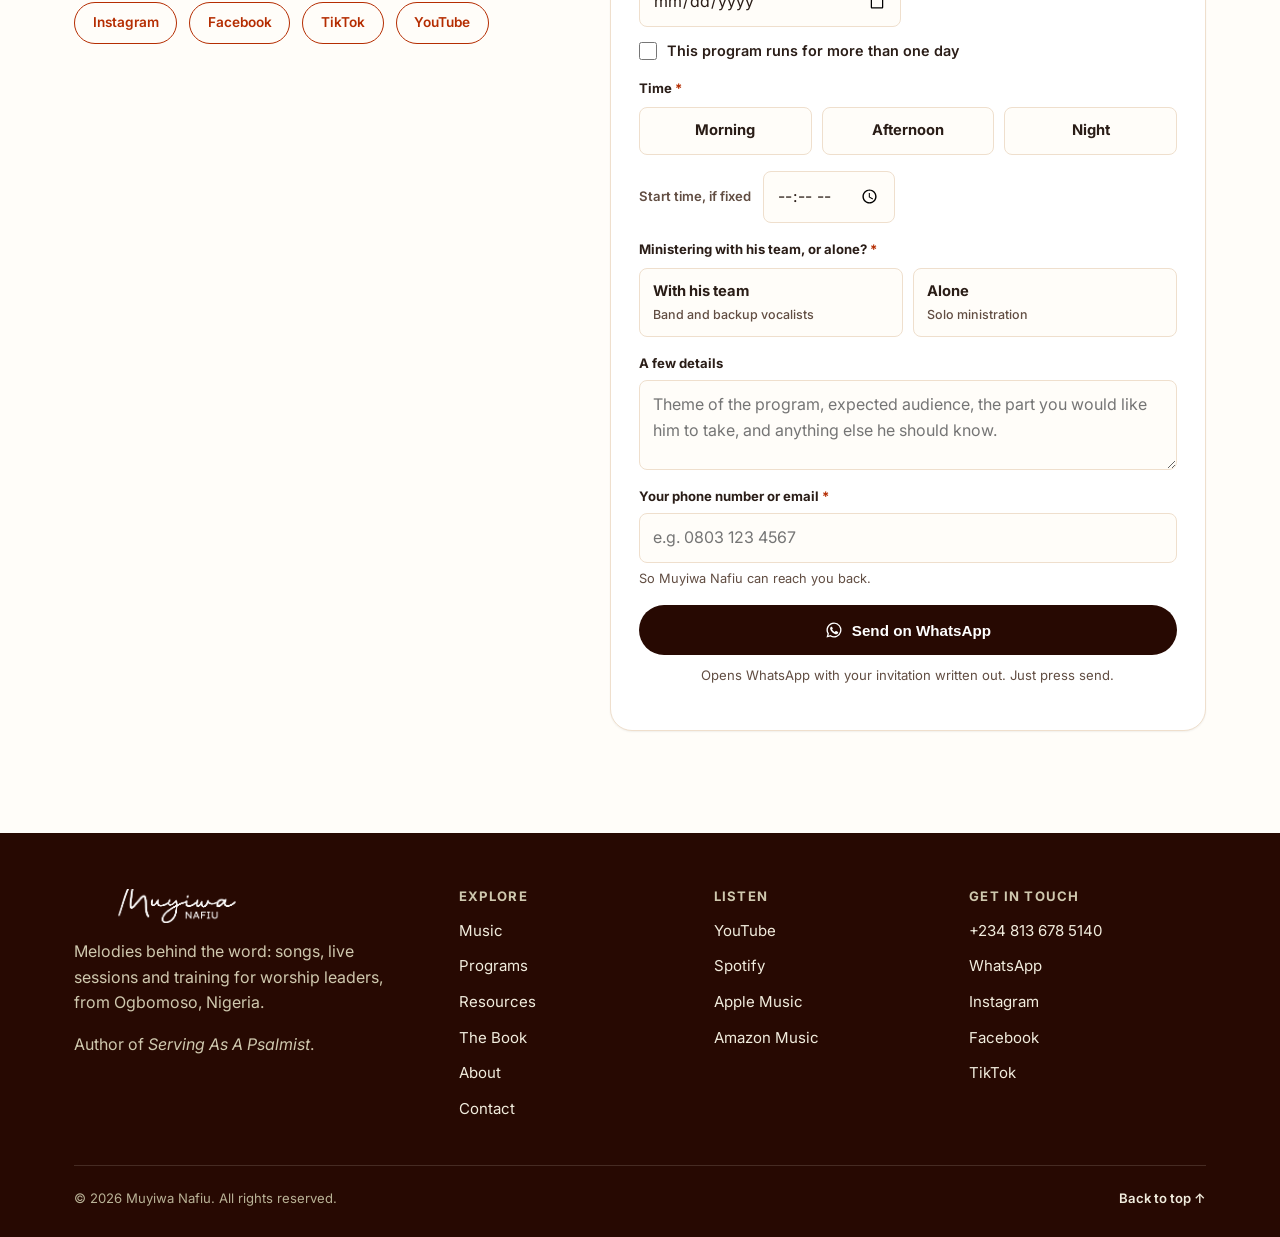
==== commit 3897baa1: "Fuller invitation form; fix navigation Invitation form - Venue address (or platform, when virtual), " ====
--- a/index.html
+++ b/index.html
@@ -29,10 +29,10 @@
     <nav class="primary-nav" aria-label="Primary">
       <a href="#music">Music</a>
       <div class="nav-dropdown">
-        <button type="button" class="nav-dropdown-btn">Programs <span class="caret">▾</span></button>
+        <button type="button" class="nav-dropdown-btn" aria-expanded="false" aria-haspopup="true">Programs <span class="caret">▾</span></button>
         <div class="nav-dropdown-menu">
-          <a href="#programs">Worship Leaders Meeting</a>
-          <a href="#programs">O'Timothy</a>
+          <a href="#wlm">Worship Leaders Meeting</a>
+          <a href="#otimothy">O'Timothy</a>
           <a href="teenagers-worship-experience.html">Teenagers Worship Experience</a>
         </div>
       </div>
@@ -44,14 +44,14 @@
     <div class="nav-actions">
       <button class="theme-toggle" type="button" aria-label="Toggle dark mode" title="Toggle dark mode">🌓</button>
       <a class="btn btn-gold btn-sm btn-header" href="#book">Get the Book</a>
-      <button class="nav-burger" type="button" aria-label="Open menu" aria-expanded="false">☰</button>
+      <button class="nav-burger" type="button" aria-label="Open menu" aria-expanded="false" aria-controls="mobile-nav"><span class="burger-lines" aria-hidden="true"><span></span><span></span><span></span></span></button>
     </div>
   </div>
   <div class="mobile-nav" id="mobile-nav">
     <a href="#music">Music</a>
     <span class="mobile-nav-label">Programs</span>
-    <a href="#programs" class="sub">Worship Leaders Meeting</a>
-    <a href="#programs" class="sub">O'Timothy</a>
+    <a href="#wlm" class="sub">Worship Leaders Meeting</a>
+    <a href="#otimothy" class="sub">O'Timothy</a>
     <a href="teenagers-worship-experience.html" class="sub">Teenagers Worship Experience</a>
     <a href="resources.html">Resources</a>
     <a href="#book">The Book</a>
@@ -498,7 +498,7 @@
         <p>&ldquo;I believe that many more preachers will rise from the choir stand as more attention is given to teaching and prayer in the church.&rdquo; These three gatherings exist for that teaching and that prayer.</p>
       </div>
       <div class="programs-grid">
-        <div class="program-card">
+        <div class="program-card" id="wlm">
           <div class="program-media"><img src="assets/programs/wlm-poster.jpg" alt="Poster: Worship Leaders Meeting with Muyiwa Nafiu" loading="lazy" width="800" height="600"></div>
           <div class="program-body">
             <h3>Worship Leaders Meeting</h3>
@@ -507,7 +507,7 @@
             <a class="program-link" href="#invite">Ask about attending →</a>
           </div>
         </div>
-        <div class="program-card">
+        <div class="program-card" id="otimothy">
           <div class="program-media"><img src="assets/programs/otimothy.jpg" alt="Young ministers taking notes during a teaching session" loading="lazy" width="960" height="720"></div>
           <div class="program-body">
             <h3>O'Timothy</h3>
@@ -517,7 +517,7 @@
             <a class="program-link" href="#invite">Ask about attending →</a>
           </div>
         </div>
-        <div class="program-card">
+        <div class="program-card" id="twe">
           <div class="program-media"><img src="assets/gallery/twe-03.jpg" alt="Teenagers Worship Experience — stage and flags" loading="lazy"></div>
           <div class="program-body">
             <span class="freq">Yearly</span>
@@ -594,7 +594,7 @@
       <div class="invite-copy">
         <span class="eyebrow">Booking &amp; connect</span>
         <h2 style="margin:10px 0 16px;">Invite Muyiwa to minister.</h2>
-        <p>Fill in the details below. Your message is written for you and opens straight in WhatsApp, ready to send to Muyiwa.</p>
+        <p>Tell us where and when it will hold, and how you would like him to come. Your invitation is written out for you and opens straight in WhatsApp, ready to send to Muyiwa Nafiu.</p>
         <ul>
           <li>Church services, conferences &amp; retreats</li>
           <li>Gospel concerts &amp; crusades</li>
@@ -615,10 +615,10 @@
         </div>
       </div>
 
-      <form class="invite-form" id="invite-form">
+      <form class="invite-form" id="invite-form" novalidate>
         <div class="form-row">
           <div class="field">
-            <label for="inv-name">Your name</label>
+            <label for="inv-name">Your name <span class="req" aria-hidden="true">*</span></label>
             <input id="inv-name" type="text" autocomplete="name" required>
           </div>
           <div class="field">
@@ -626,18 +626,9 @@
             <input id="inv-org" type="text" autocomplete="organization">
           </div>
         </div>
-        <div class="form-row">
-          <div class="field">
-            <label for="inv-city">City</label>
-            <input id="inv-city" type="text">
-          </div>
-          <div class="field">
-            <label for="inv-date">Preferred date</label>
-            <input id="inv-date" type="date">
-          </div>
-        </div>
+
         <div class="field">
-          <label for="inv-purpose">Purpose</label>
+          <label for="inv-purpose">Type of invitation</label>
           <select id="inv-purpose">
             <option value="ministration">Church service / ministration</option>
             <option value="conference">Conference or retreat</option>
@@ -648,15 +639,65 @@
             <option value="other">Something else</option>
           </select>
         </div>
+
+        <fieldset class="field choice-field">
+          <legend>How will it hold? <span class="req" aria-hidden="true">*</span></legend>
+          <div class="choice-group">
+            <label class="choice"><input type="radio" name="inv-mode" value="physical" checked><span>Physical<small>In person, at a venue</small></span></label>
+            <label class="choice"><input type="radio" name="inv-mode" value="virtual"><span>Virtual<small>Online, live-streamed</small></span></label>
+          </div>
+        </fieldset>
+
+        <div class="field">
+          <label for="inv-venue" id="inv-venue-label">Venue address: where it will hold <span class="req" aria-hidden="true">*</span></label>
+          <textarea id="inv-venue" rows="2" required placeholder="Venue name, street, city and state"></textarea>
+        </div>
+
+        <div class="form-row">
+          <div class="field">
+            <label for="inv-date" id="inv-date-label">Date <span class="req" aria-hidden="true">*</span></label>
+            <input id="inv-date" type="date" required>
+          </div>
+          <div class="field" id="inv-end-field" hidden>
+            <label for="inv-end">Last day <span class="req" aria-hidden="true">*</span></label>
+            <input id="inv-end" type="date">
+          </div>
+        </div>
+        <label class="check"><input type="checkbox" id="inv-multi"> <span>This program runs for more than one day</span></label>
+
+        <fieldset class="field choice-field">
+          <legend>Time <span class="req" aria-hidden="true">*</span></legend>
+          <div class="choice-group three">
+            <label class="choice"><input type="radio" name="inv-time" value="Morning" required><span>Morning</span></label>
+            <label class="choice"><input type="radio" name="inv-time" value="Afternoon"><span>Afternoon</span></label>
+            <label class="choice"><input type="radio" name="inv-time" value="Night"><span>Night</span></label>
+          </div>
+          <div class="inline-field">
+            <label for="inv-clock">Start time, if fixed</label>
+            <input id="inv-clock" type="time">
+          </div>
+        </fieldset>
+
+        <fieldset class="field choice-field">
+          <legend>Ministering with his team, or alone? <span class="req" aria-hidden="true">*</span></legend>
+          <div class="choice-group">
+            <label class="choice"><input type="radio" name="inv-team" value="team" required><span>With his team<small>Band and backup vocalists</small></span></label>
+            <label class="choice"><input type="radio" name="inv-team" value="alone"><span>Alone<small>Solo ministration</small></span></label>
+          </div>
+        </fieldset>
+
         <div class="field">
           <label for="inv-notes">A few details</label>
-          <textarea id="inv-notes" placeholder="Tell us about the event, audience size, or what you have in mind."></textarea>
+          <textarea id="inv-notes" placeholder="Theme of the program, expected audience, the part you would like him to take, and anything else he should know."></textarea>
         </div>
         <div class="field">
-          <label for="inv-contact">Your email or phone</label>
-          <input id="inv-contact" type="text" placeholder="So Muyiwa's team can reach you back">
-        </div>
+          <label for="inv-contact">Your phone number or email <span class="req" aria-hidden="true">*</span></label>
+          <input id="inv-contact" type="text" autocomplete="tel" required placeholder="e.g. 0803 123 4567" aria-describedby="inv-contact-hint">
+          <small class="field-hint" id="inv-contact-hint">So Muyiwa Nafiu can reach you back.</small>
+        </div>
+        <p class="form-error" id="form-error" role="alert" hidden></p>
         <button class="btn btn-primary btn-wa" type="submit"><svg viewBox="0 0 24 24" width="18" height="18" fill="currentColor" aria-hidden="true"><path d="M12 2a10 10 0 0 0-8.6 15.1L2 22l5-1.3A10 10 0 1 0 12 2zm0 18.2a8.2 8.2 0 0 1-4.2-1.2l-.3-.2-3 .8.8-2.9-.2-.3A8.2 8.2 0 1 1 12 20.2zm4.5-6.1c-.2-.1-1.5-.7-1.7-.8-.2-.1-.4-.1-.6.1l-.8 1c-.1.2-.3.2-.5.1a6.7 6.7 0 0 1-3.3-2.9c-.3-.4.2-.4.7-1.4.1-.2 0-.3 0-.4l-.8-1.8c-.2-.5-.4-.4-.6-.4h-.5a1 1 0 0 0-.7.3 3 3 0 0 0-.9 2.2 5.2 5.2 0 0 0 1.1 2.8 11.9 11.9 0 0 0 4.6 4c1.7.7 2.3.8 3.2.6.5-.1 1.5-.6 1.7-1.2.2-.6.2-1.1.2-1.2-.1-.1-.3-.2-.5-.3z"/></svg>Send on WhatsApp</button>
+        <p class="form-note">Opens WhatsApp with your invitation written out. Just press send.</p>
         <div class="generated-msg" id="generated-msg" aria-live="polite"></div>
         <div class="btn-row" style="align-items:center;">
           <a class="btn btn-outline btn-sm" id="wa-again" href="https://wa.me/2348136785140" target="_blank" rel="noopener" hidden>Open WhatsApp again</a>
--- a/styles.css
+++ b/styles.css
@@ -885,7 +885,7 @@
 .resource-card .card-meta .num{font-family:var(--font-display); font-style:italic; font-size:1.25rem; line-height:1; color:var(--brand); margin-right:4px;}
 .resource-card .card-meta{justify-content:flex-start;}
 .resource-card .card-meta .read-time{margin-left:auto;}
-.resource-card{scroll-margin-top:110px;}
+.resource-card{scroll-margin-top:16px;}
 .resource-card.is-target{border-color:var(--brand); box-shadow:0 0 0 3px color-mix(in srgb, var(--brand) 25%, transparent);}
 @media (prefers-reduced-motion: reduce){ .article-slide, .article-slide .as-more span{transition:none;} .article-slide:hover{transform:none;} }
 
@@ -933,3 +933,85 @@
 [hidden]{display:none !important;}
 .form-row > .field{min-width:0;}
 .field input, .field select, .field textarea{width:100%; max-width:100%; min-width:0; box-sizing:border-box;}
+
+/* ---------- v7: navigation ---------- */
+html{scroll-padding-top:88px;}
+@media (prefers-reduced-motion: no-preference){ html{scroll-behavior:smooth;} }
+.program-card{scroll-margin-top:14px;}
+
+/* desktop dropdown: opens on hover (mouse) or click/keyboard; a bridge keeps it open while the pointer moves down */
+.nav-dropdown-menu::before{content:""; position:absolute; left:0; right:0; top:-20px; height:20px;}
+@media (hover:hover) and (pointer:fine) and (min-width:1081px){
+  .nav-dropdown:hover .nav-dropdown-menu{display:block;}
+  .nav-dropdown:hover .nav-dropdown-btn .caret{transform:rotate(180deg);}
+}
+.nav-dropdown-btn.active, .nav-dropdown.is-current .nav-dropdown-btn{color:var(--ink);}
+.nav-dropdown-btn:focus-visible, nav.primary-nav a:focus-visible{outline:2px solid var(--marigold); outline-offset:4px; border-radius:4px;}
+nav.primary-nav a.active::after{bottom:-27px;}
+
+/* burger icon: three lines that turn into a cross */
+.nav-burger{position:relative; color:var(--ink);}
+.burger-lines{position:relative; width:18px; height:12px; display:block;}
+.burger-lines span{position:absolute; left:0; right:0; height:2px; border-radius:2px; background:currentColor; transition:transform .2s ease, opacity .2s ease, top .2s ease;}
+.burger-lines span:nth-child(1){top:0;} .burger-lines span:nth-child(2){top:5px;} .burger-lines span:nth-child(3){top:10px;}
+.nav-burger[aria-expanded="true"] .burger-lines span:nth-child(1){top:5px; transform:rotate(45deg);}
+.nav-burger[aria-expanded="true"] .burger-lines span:nth-child(2){opacity:0;}
+.nav-burger[aria-expanded="true"] .burger-lines span:nth-child(3){top:5px; transform:rotate(-45deg);}
+
+/* switch to the menu button before the links run out of room */
+@media (max-width:1080px){
+  nav.primary-nav{display:none;}
+  .nav-burger{display:flex; align-items:center; justify-content:center;}
+  .mobile-nav.open{
+    display:flex; flex-direction:column; gap:2px;
+    position:absolute; top:100%; left:0; right:0;
+    max-height:calc(100vh - 76px); max-height:calc(100dvh - 76px); overflow-y:auto; overscroll-behavior:contain;
+    background:var(--paper); border-bottom:1px solid var(--line); box-shadow:0 18px 30px rgba(39,9,2,.12);
+    padding:8px max(24px, calc((100% - 1160px)/2)) 22px;
+  }
+  .mobile-nav a{padding:13px 4px; text-decoration:none; color:var(--ink); font-weight:600; border-bottom:1px solid var(--line);}
+  .mobile-nav a.sub{padding-left:16px; font-weight:500; color:var(--ink-soft); font-size:.94rem;}
+  .mobile-nav a.active{color:var(--brand);}
+  .mobile-nav .mobile-nav-label{padding:14px 4px 2px; font-size:.72rem; text-transform:uppercase; letter-spacing:.08em; color:var(--ink-soft); font-weight:700;}
+  .mobile-book{display:block; margin-top:12px; border-bottom:0 !important; background:var(--brand); color:#fff !important; text-align:center; border-radius:999px; padding:13px 16px !important;}
+}
+@media (min-width:1081px){ .mobile-nav, .mobile-nav.open{display:none !important;} }
+html.menu-open{overflow:hidden;}
+
+/* ---------- v7: invitation form ---------- */
+.invite-form .req{color:var(--brand);}
+.invite-form fieldset{border:0; margin:0; padding:0; min-width:0;}
+.invite-form legend{font-size:.82rem; font-weight:700; padding:0; margin-bottom:8px;}
+#inv-venue{min-height:64px;}
+.choice-group{display:grid; grid-template-columns:1fr 1fr; gap:10px;}
+.choice-group.three{grid-template-columns:repeat(3,1fr);}
+.choice{position:relative; display:block; cursor:pointer;}
+.field .choice input, .check input{width:auto; min-width:0;}
+.choice input{position:absolute; opacity:0; inset:0; margin:0; cursor:pointer;}
+.choice > span{
+  display:flex; flex-direction:column; gap:2px; height:100%;
+  padding:11px 13px; border:1px solid var(--line); border-radius:var(--radius-sm);
+  background:var(--paper); font-weight:700; font-size:.92rem; color:var(--ink);
+  transition:border-color .15s ease, background .15s ease, box-shadow .15s ease;
+}
+.choice small{font-weight:500; font-size:.78rem; color:var(--ink-soft);}
+.choice:hover > span{border-color:var(--marigold);}
+.choice input:checked + span{border-color:var(--brand); background:color-mix(in srgb, var(--marigold) 14%, var(--paper)); box-shadow:inset 0 0 0 1px var(--brand);}
+.choice input:focus-visible + span{outline:2px solid var(--marigold); outline-offset:2px;}
+.choice-group.three .choice > span{align-items:center; justify-content:center; text-align:center;}
+.inline-field{display:flex; align-items:center; gap:12px; margin-top:10px; flex-wrap:wrap;}
+.inline-field label{font-size:.82rem; font-weight:600; color:var(--ink-soft);}
+.field .inline-field input{width:auto; flex:0 0 auto;}
+.check{display:flex; align-items:center; gap:10px; font-size:.9rem; font-weight:600; color:var(--ink); cursor:pointer; margin-top:-4px;}
+.check input{width:18px; height:18px; accent-color:var(--brand); margin:0;}
+.form-error{margin:0; padding:10px 14px; border-radius:var(--radius-sm); background:color-mix(in srgb, var(--brand) 10%, var(--paper)); border:1px solid color-mix(in srgb, var(--brand) 40%, transparent); color:var(--brand); font-weight:600; font-size:.9rem;}
+.form-note{margin:-6px 0 0; font-size:.82rem; color:var(--ink-soft); text-align:center;}
+.btn-wa{justify-content:center;}
+@media (max-width:420px){ .choice-group{grid-template-columns:1fr;} .choice-group.three{grid-template-columns:repeat(3,1fr);} }
+@media (hover:hover) and (pointer:fine) and (min-width:1081px){
+  .nav-dropdown.hover-off:hover .nav-dropdown-menu{display:none;}
+  .nav-dropdown.hover-off:hover .nav-dropdown-btn .caret{transform:none;}
+}
+.nav-dropdown-menu{min-width:270px;}
+.nav-dropdown-menu a{white-space:nowrap;}
+.field-hint{font-size:.8rem; color:var(--ink-soft);}
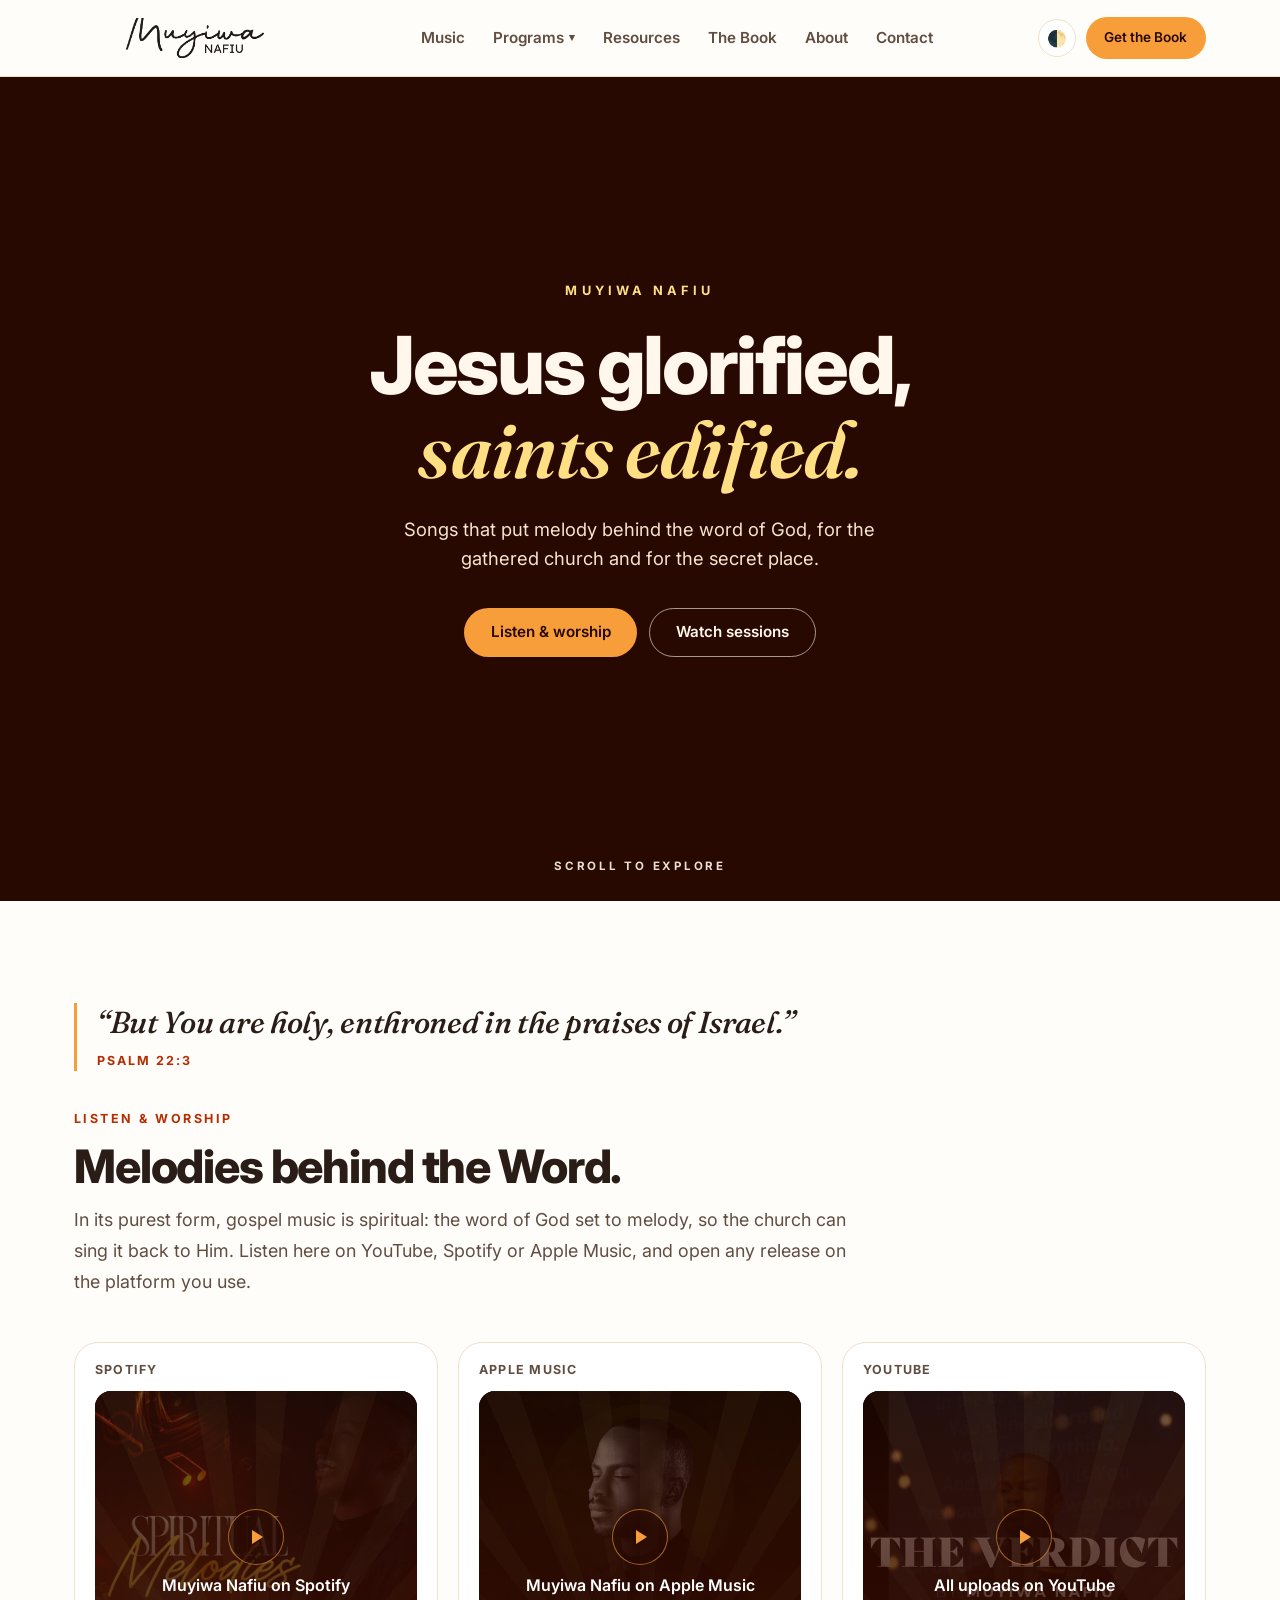
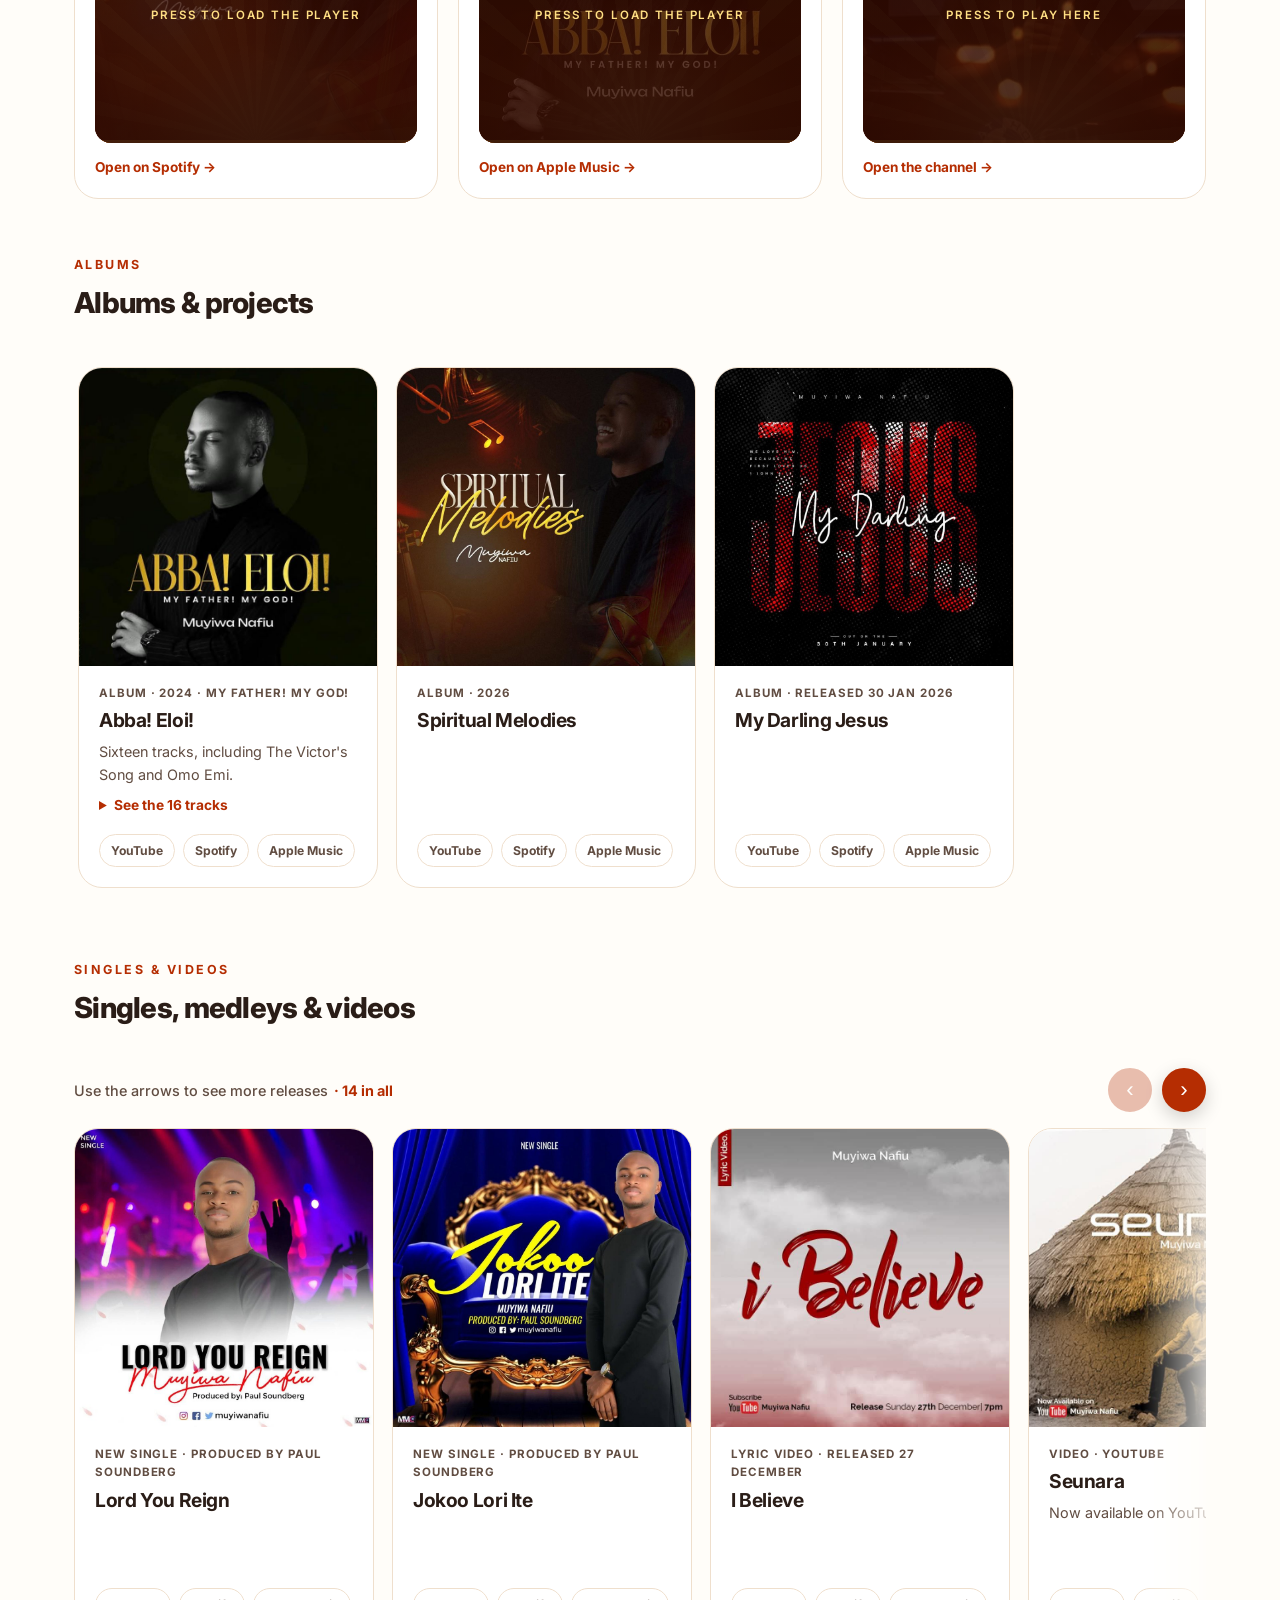
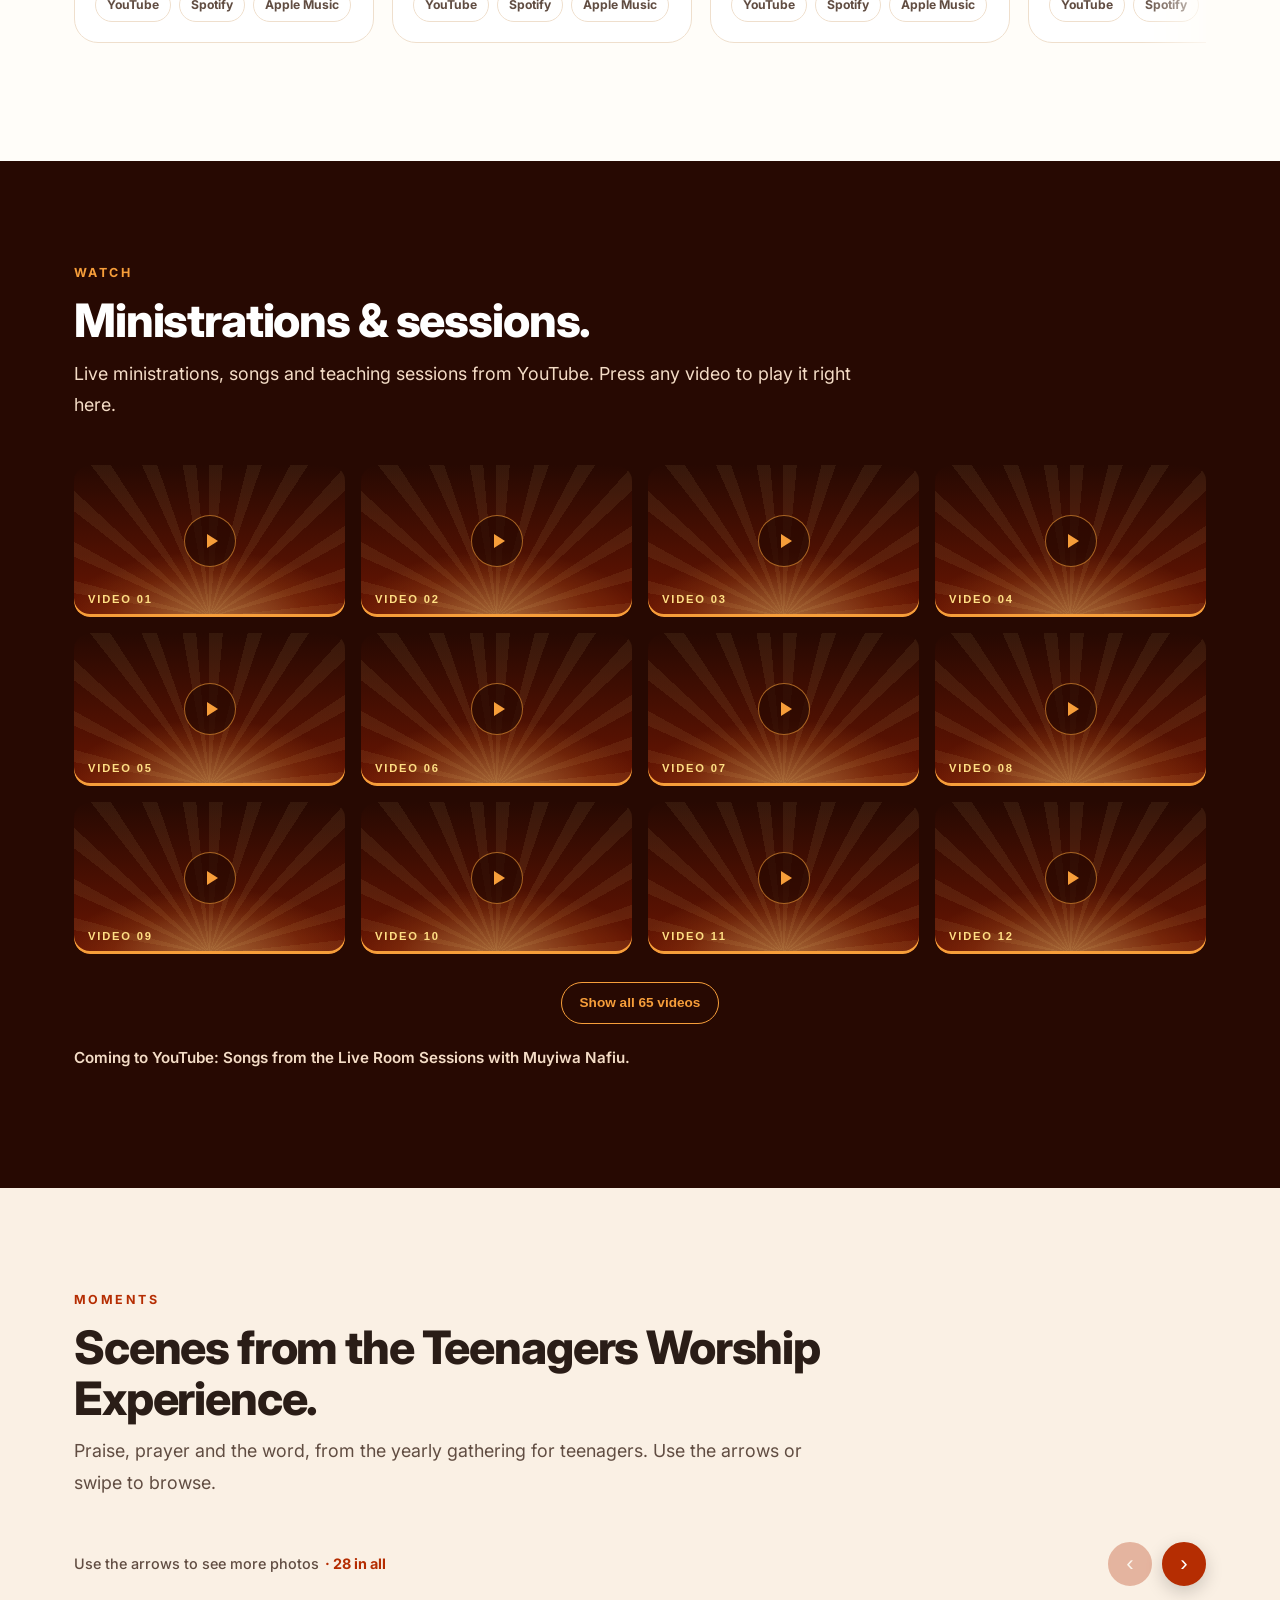
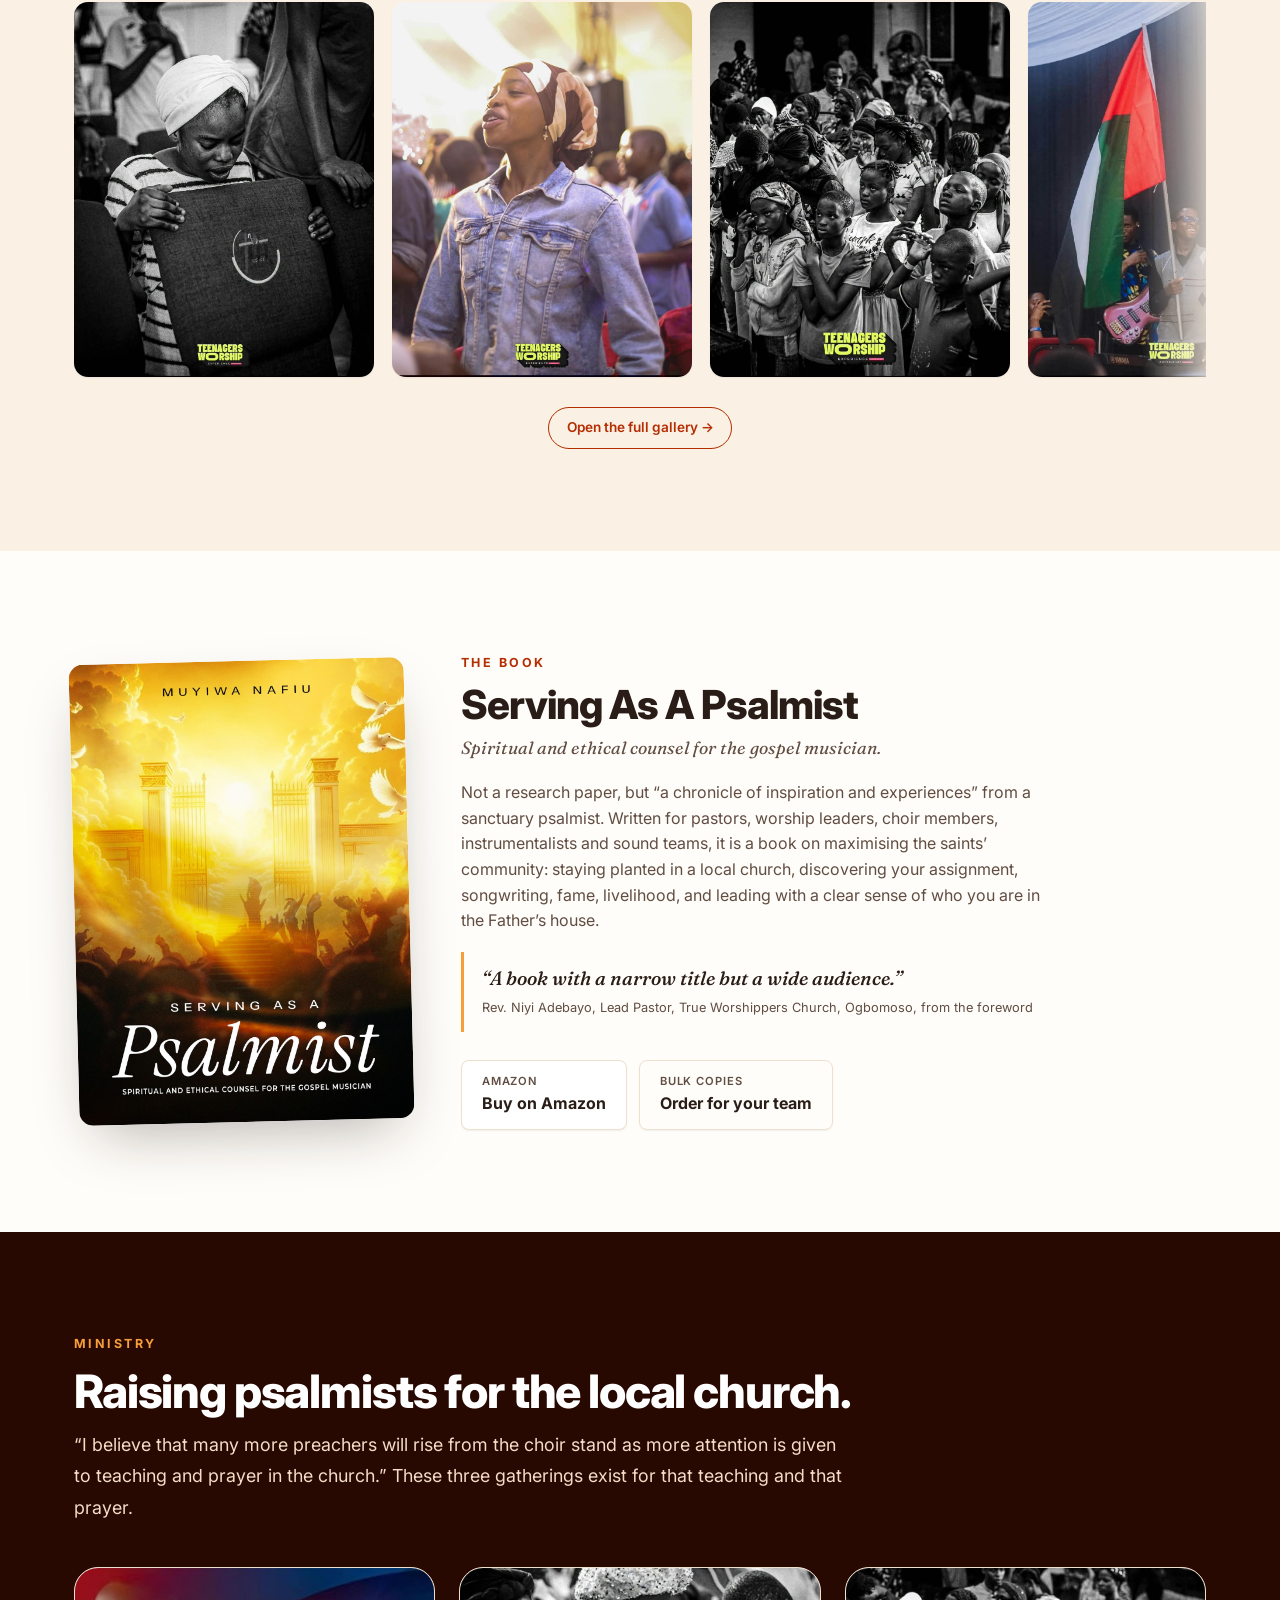
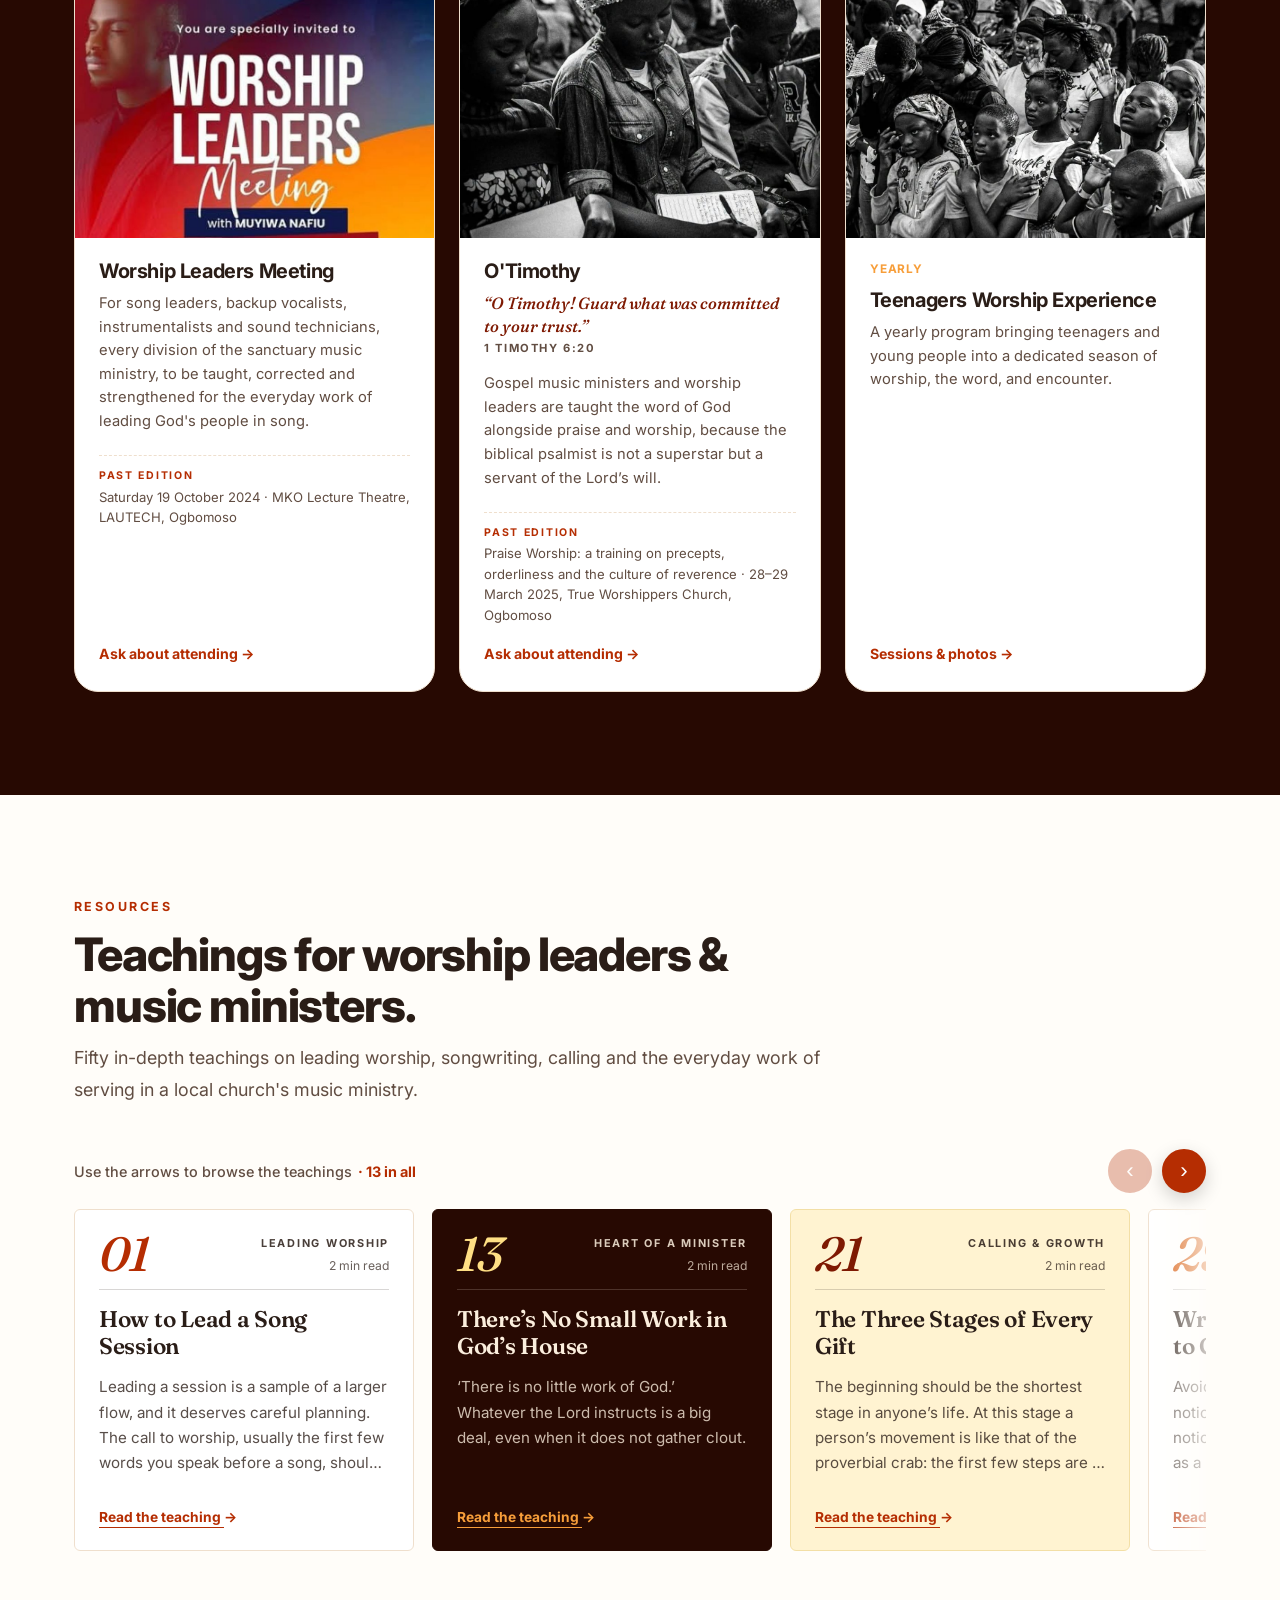
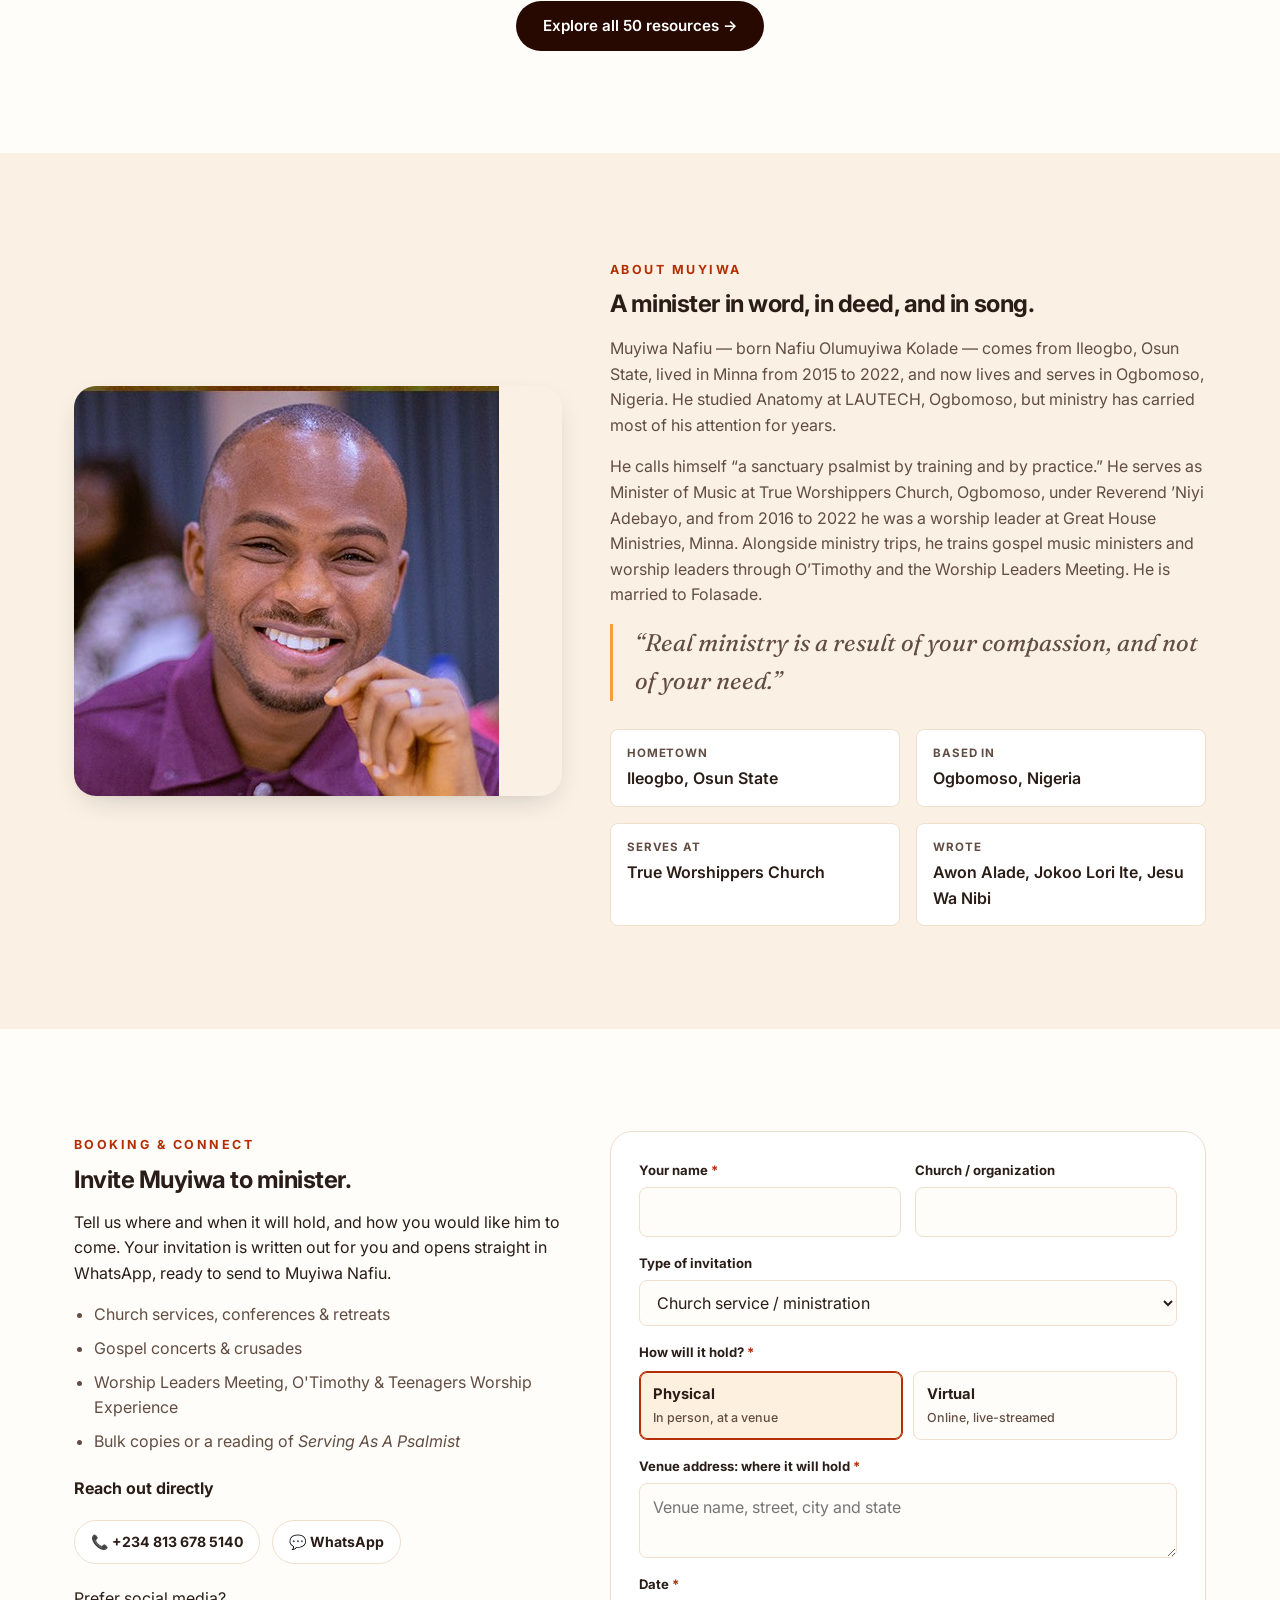
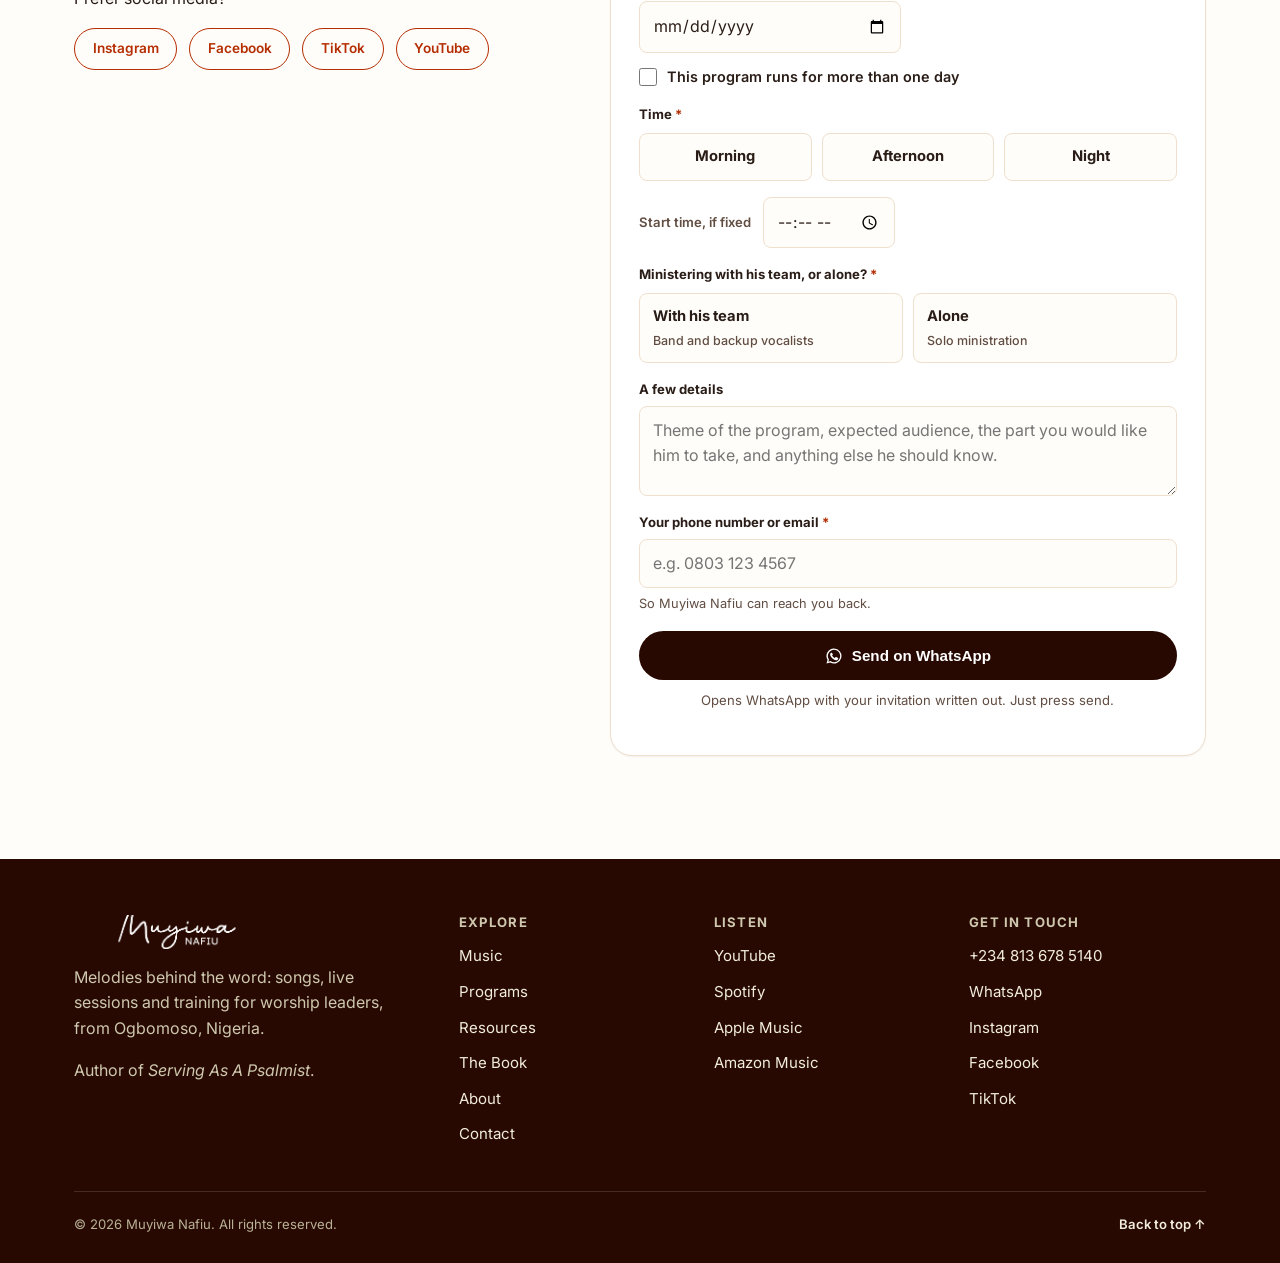
==== commit d72e9ce5: "Correct Muyiwa Nafiu origin to Ileogbo, Osun State Minna is where he lived 2015-2022, not his hometo" ====
--- a/index.html
+++ b/index.html
@@ -575,11 +575,11 @@
       <div class="about-copy">
         <span class="eyebrow">About Muyiwa</span>
         <h2 style="margin:10px 0 18px;">A minister in word, in deed, and in song.</h2>
-        <p>Muyiwa Nafiu — born Nafiu Olumuyiwa Kolade — grew up in Minna and now lives and serves in Ogbomoso, Nigeria. He studied Anatomy at LAUTECH, Ogbomoso, but ministry has carried most of his attention for years.</p>
+        <p>Muyiwa Nafiu — born Nafiu Olumuyiwa Kolade — comes from Ileogbo, Osun State, lived in Minna from 2015 to 2022, and now lives and serves in Ogbomoso, Nigeria. He studied Anatomy at LAUTECH, Ogbomoso, but ministry has carried most of his attention for years.</p>
         <p>He calls himself &ldquo;a sanctuary psalmist by training and by practice.&rdquo; He serves as Minister of Music at True Worshippers Church, Ogbomoso, under Reverend &rsquo;Niyi Adebayo, and from 2016 to 2022 he was a worship leader at Great House Ministries, Minna. Alongside ministry trips, he trains gospel music ministers and worship leaders through O&rsquo;Timothy and the Worship Leaders Meeting. He is married to Folasade.</p>
         <p class="pullquote">&ldquo;Real ministry is a result of your compassion, and not of your need.&rdquo;</p>
         <div class="about-facts">
-          <div class="fact"><div class="k">Hometown</div><div class="v">Minna, Niger State</div></div>
+          <div class="fact"><div class="k">Hometown</div><div class="v">Ileogbo, Osun State</div></div>
           <div class="fact"><div class="k">Based in</div><div class="v">Ogbomoso, Nigeria</div></div>
           <div class="fact"><div class="k">Serves at</div><div class="v">True Worshippers Church</div></div>
           <div class="fact"><div class="k">Wrote</div><div class="v">Awon Alade, Jokoo Lori Ite, Jesu Wa Nibi</div></div>
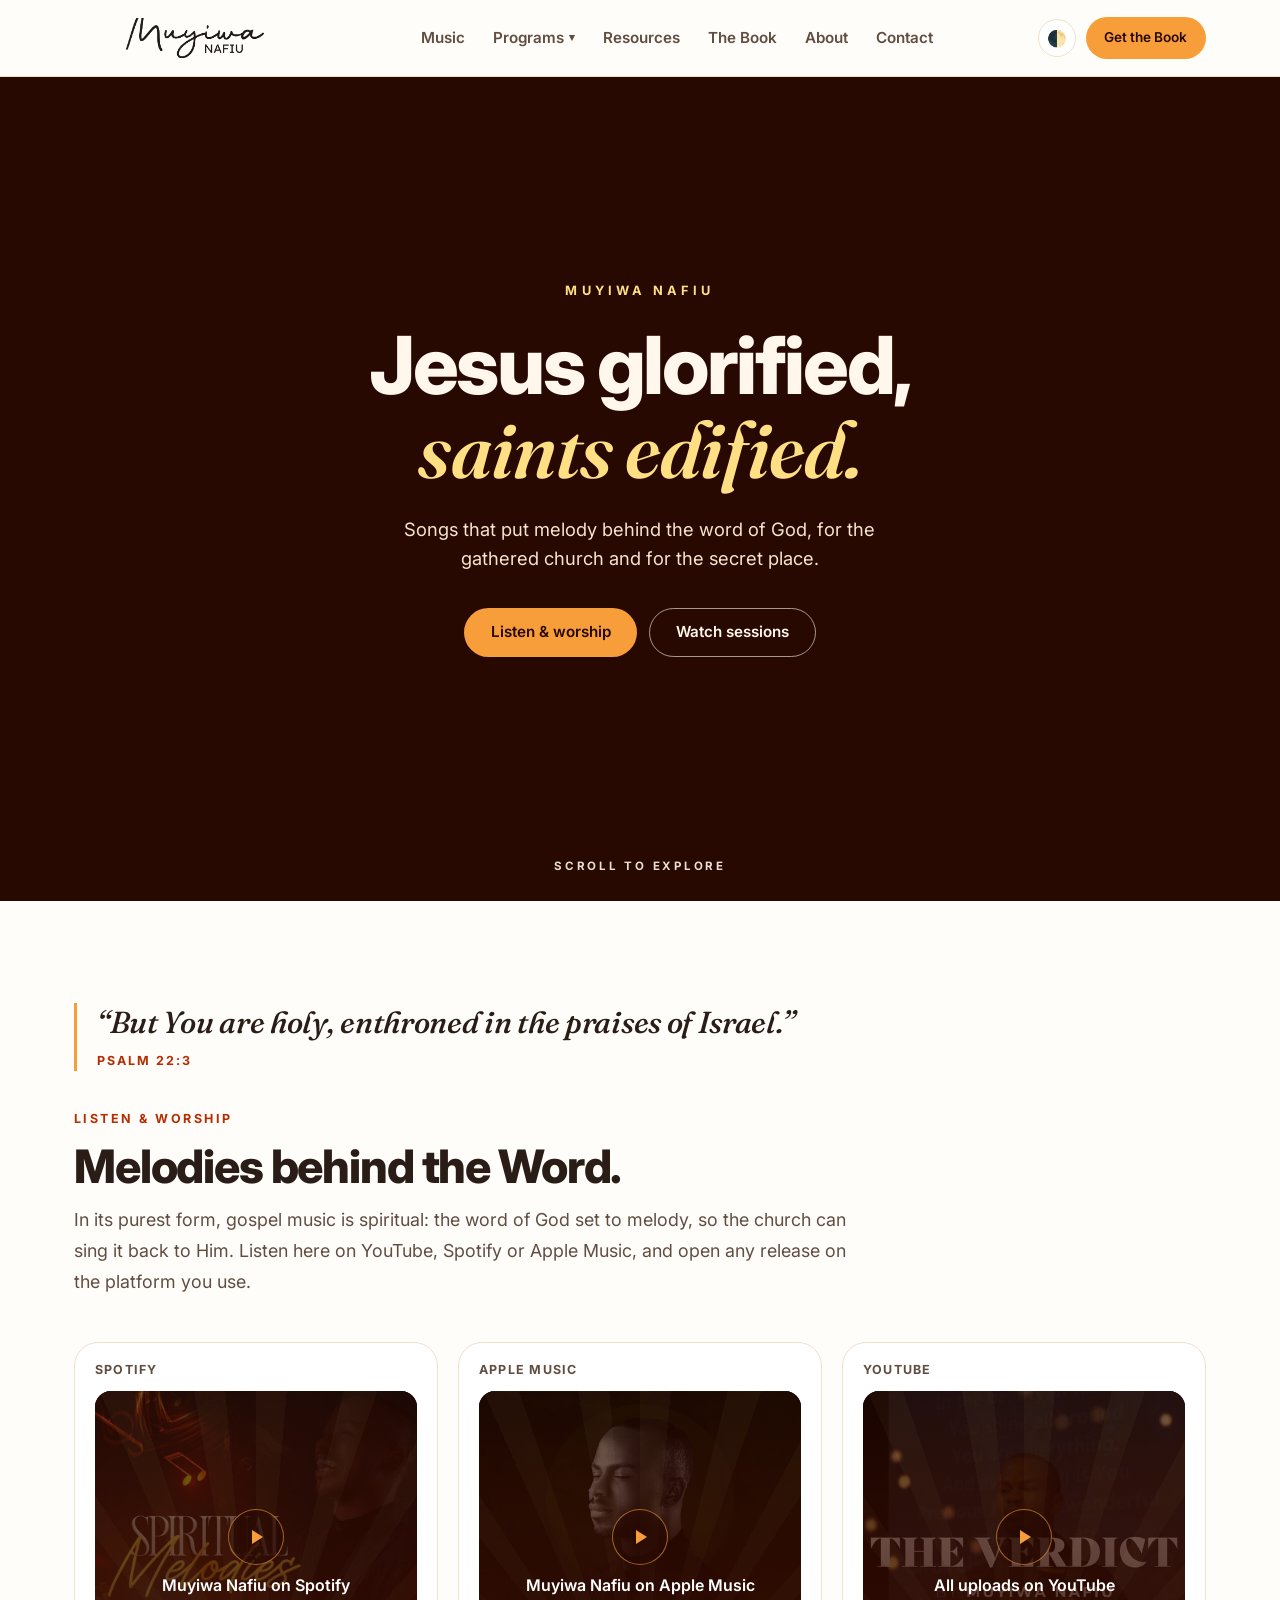
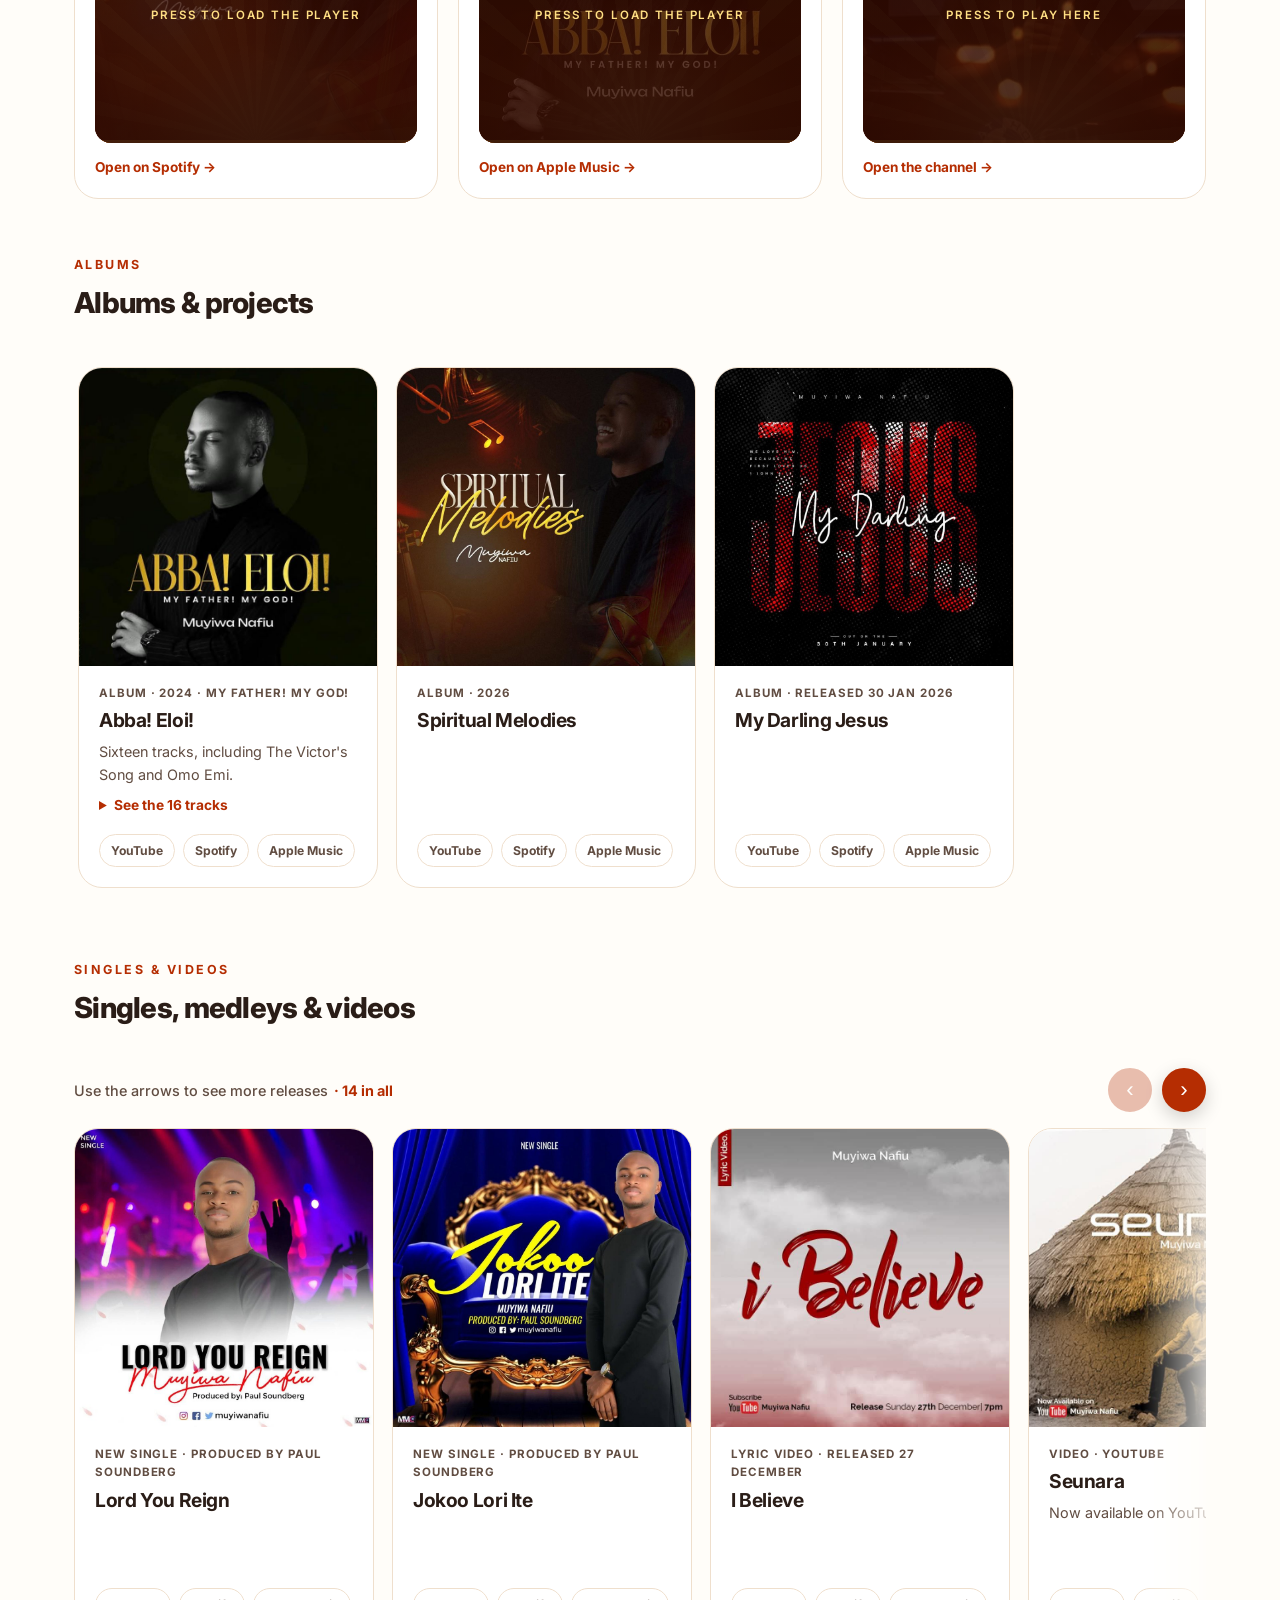
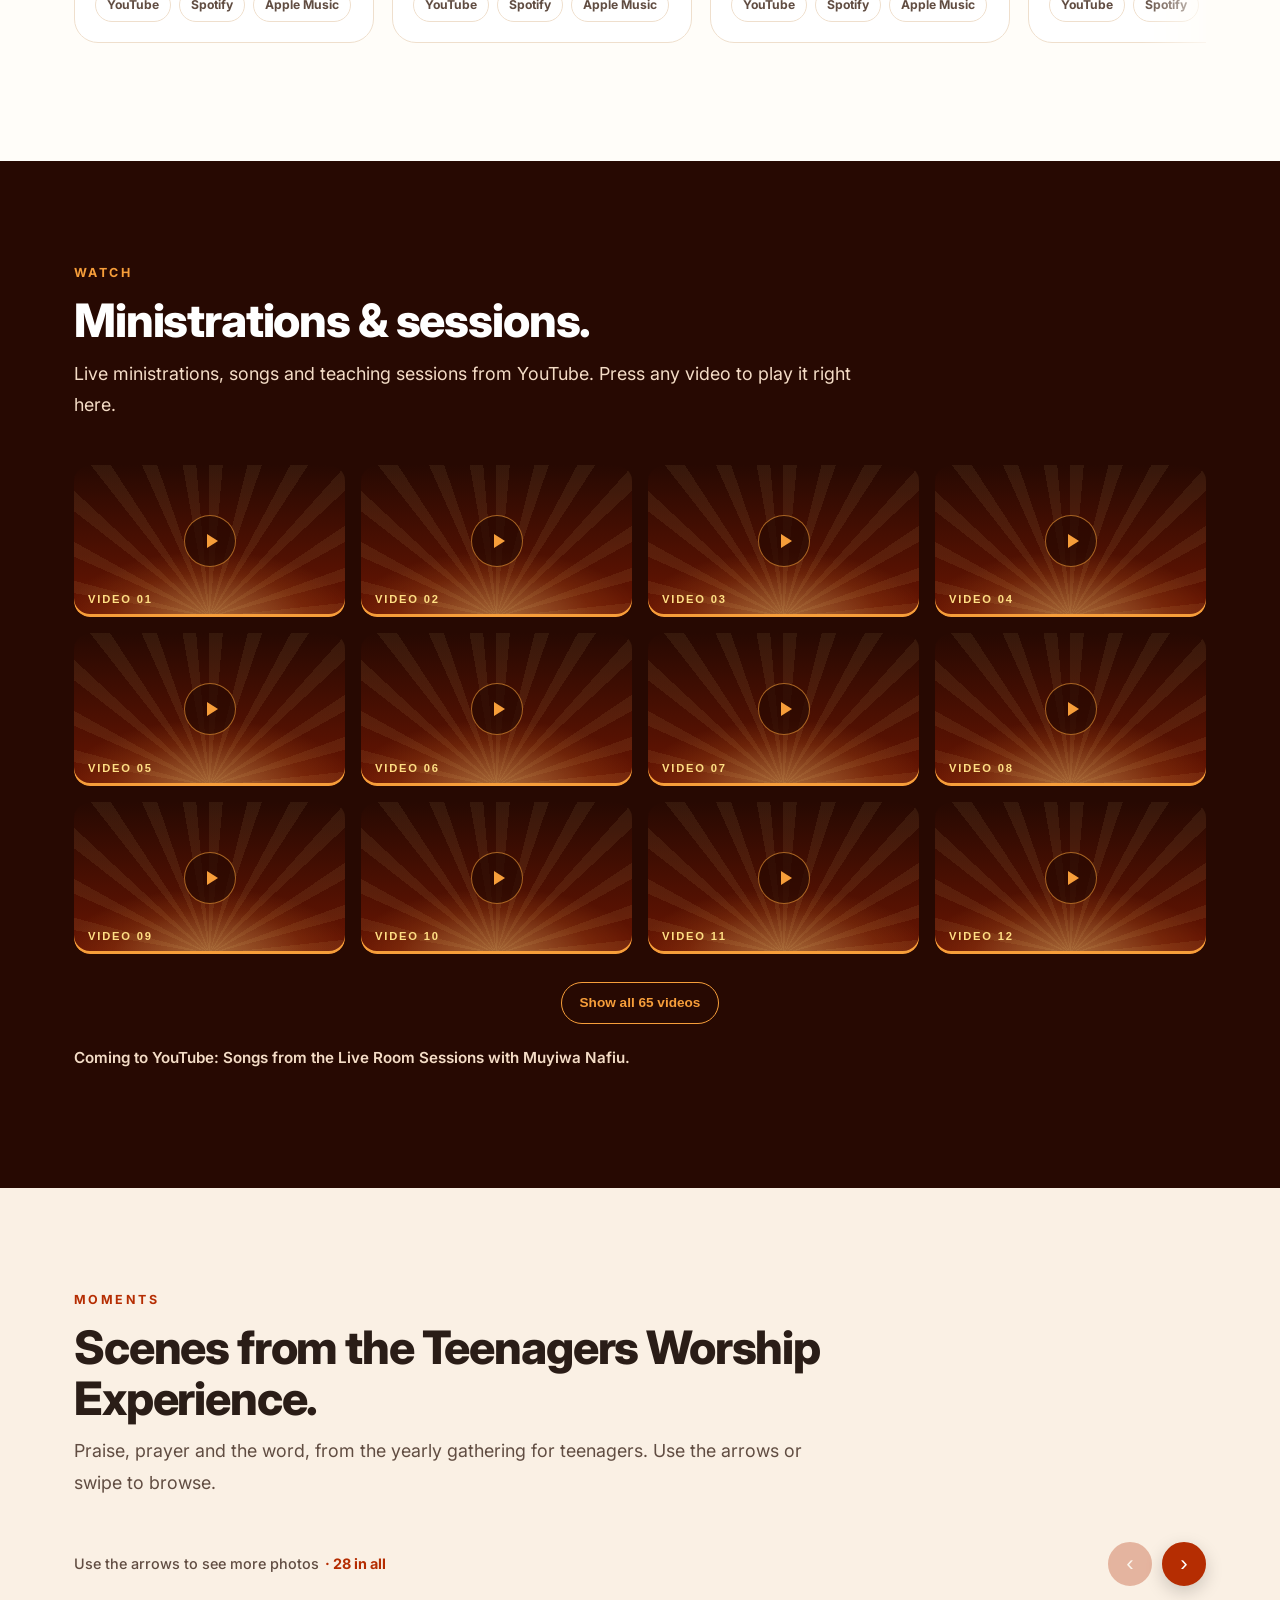
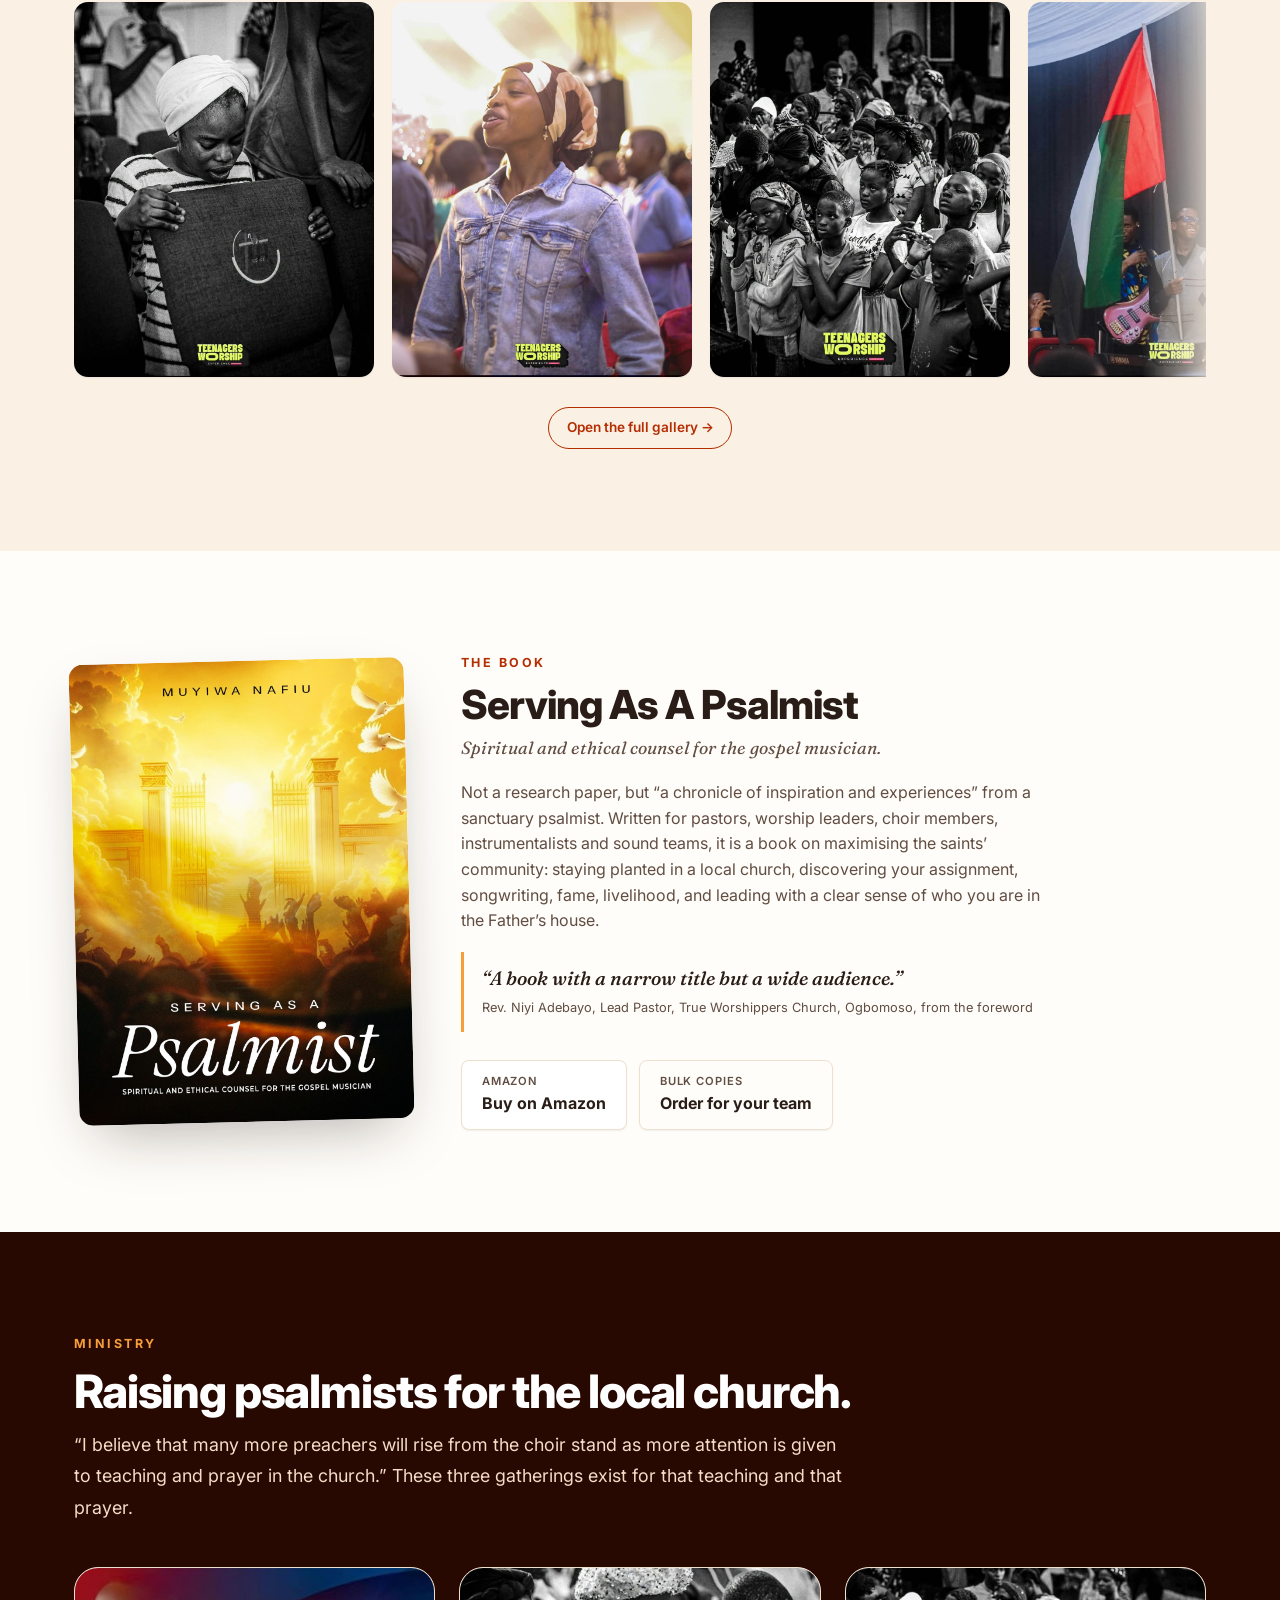
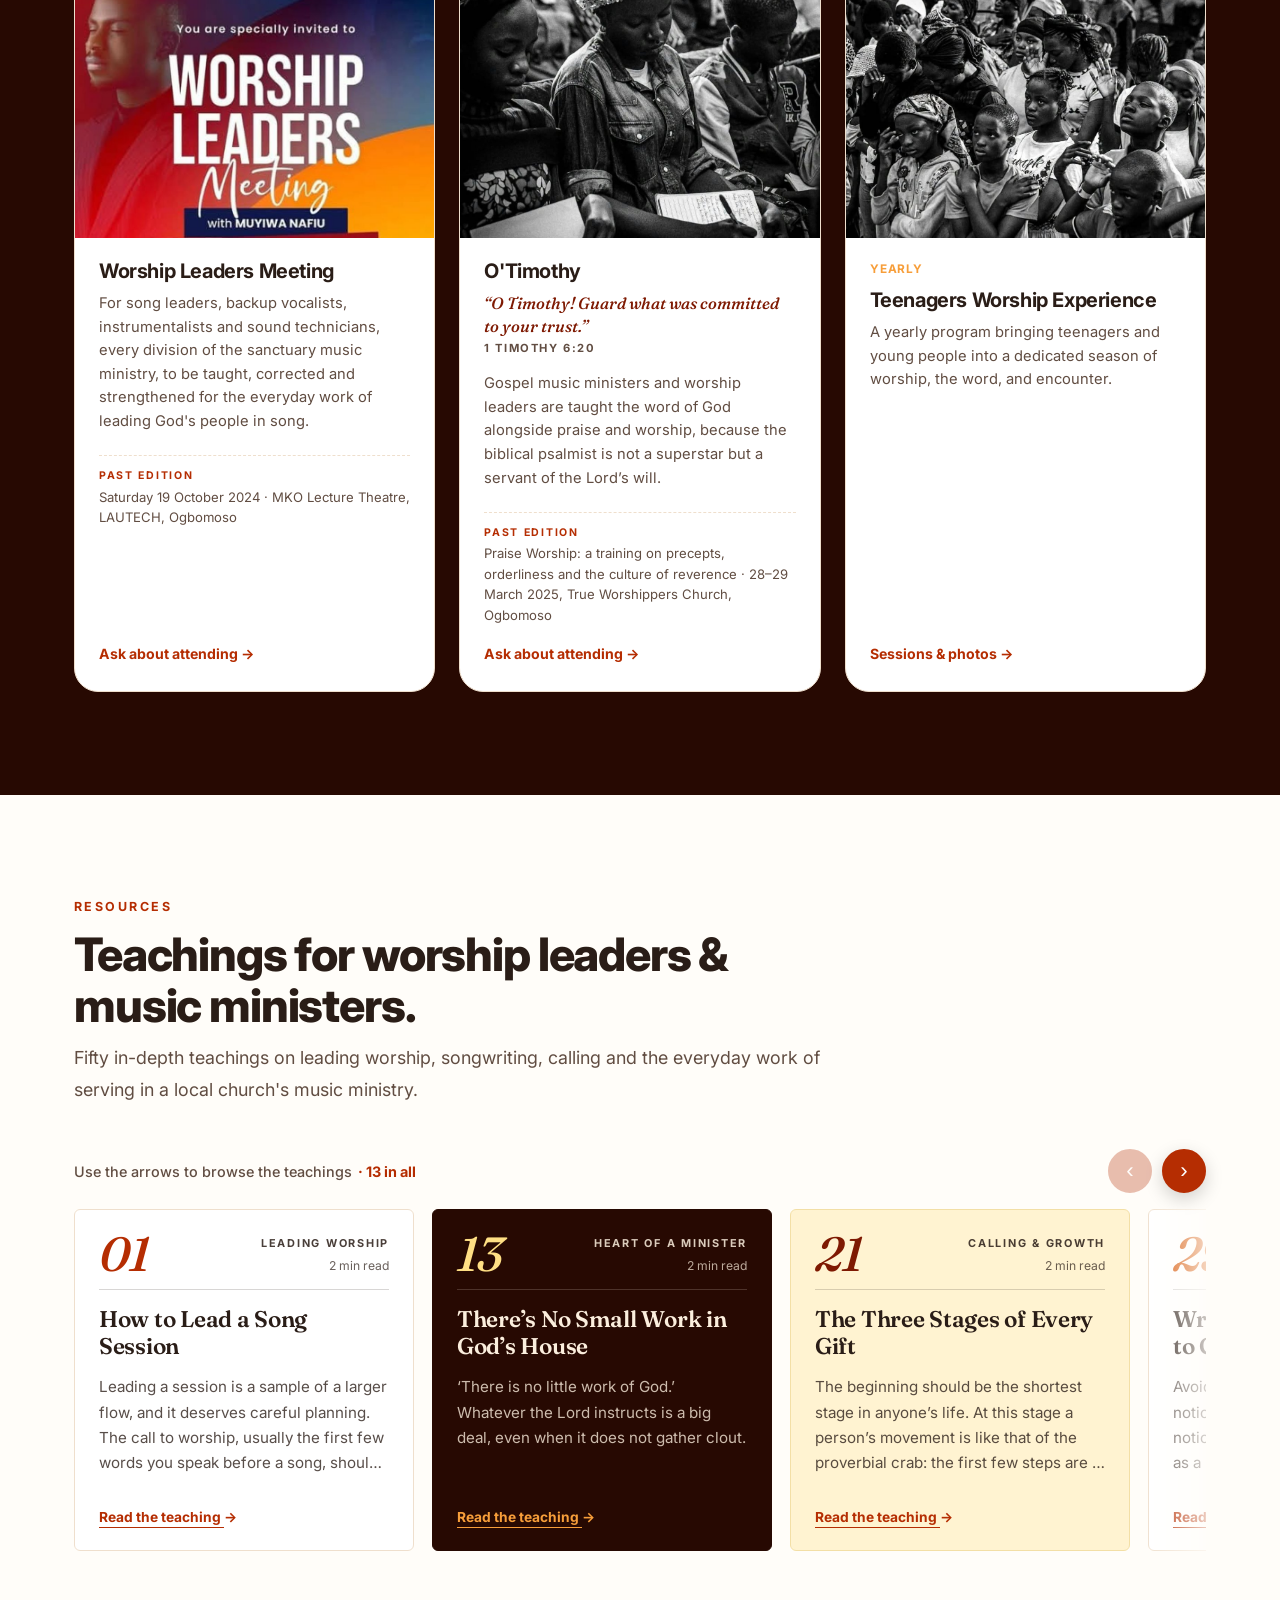
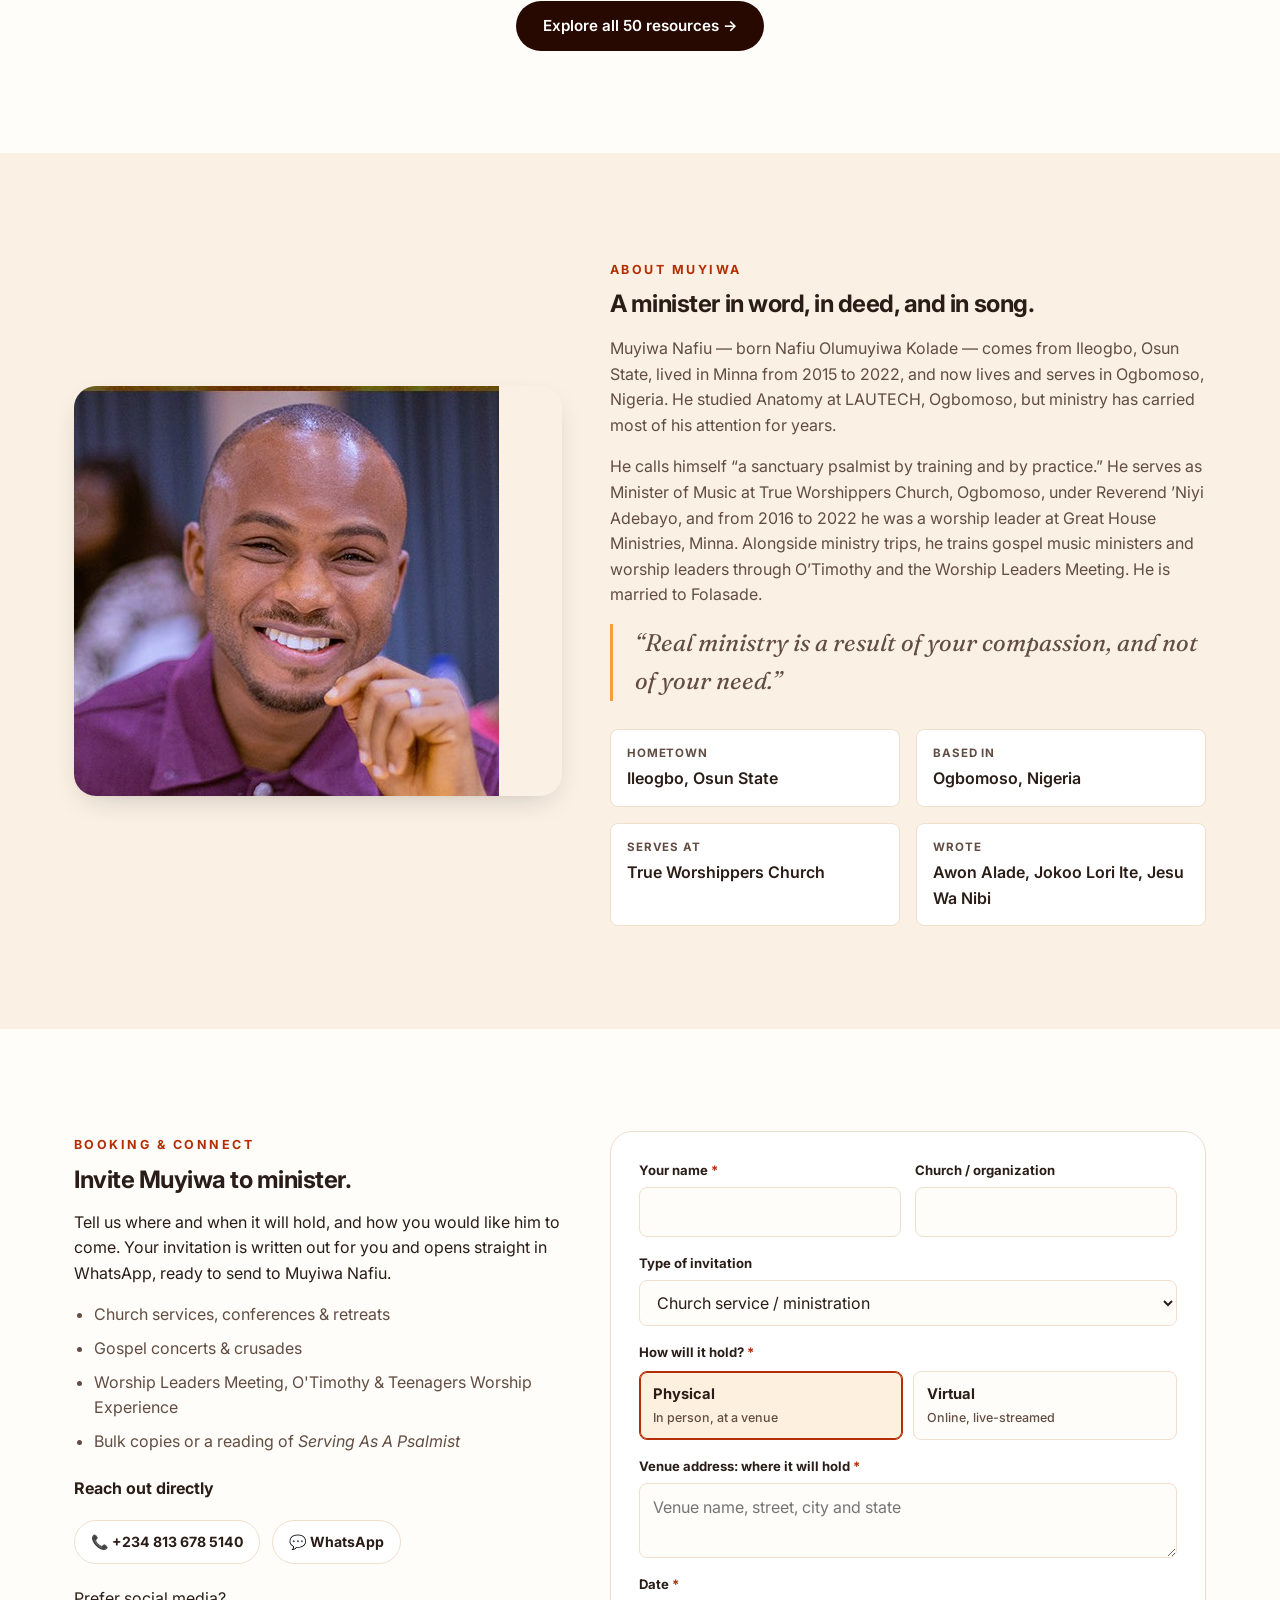
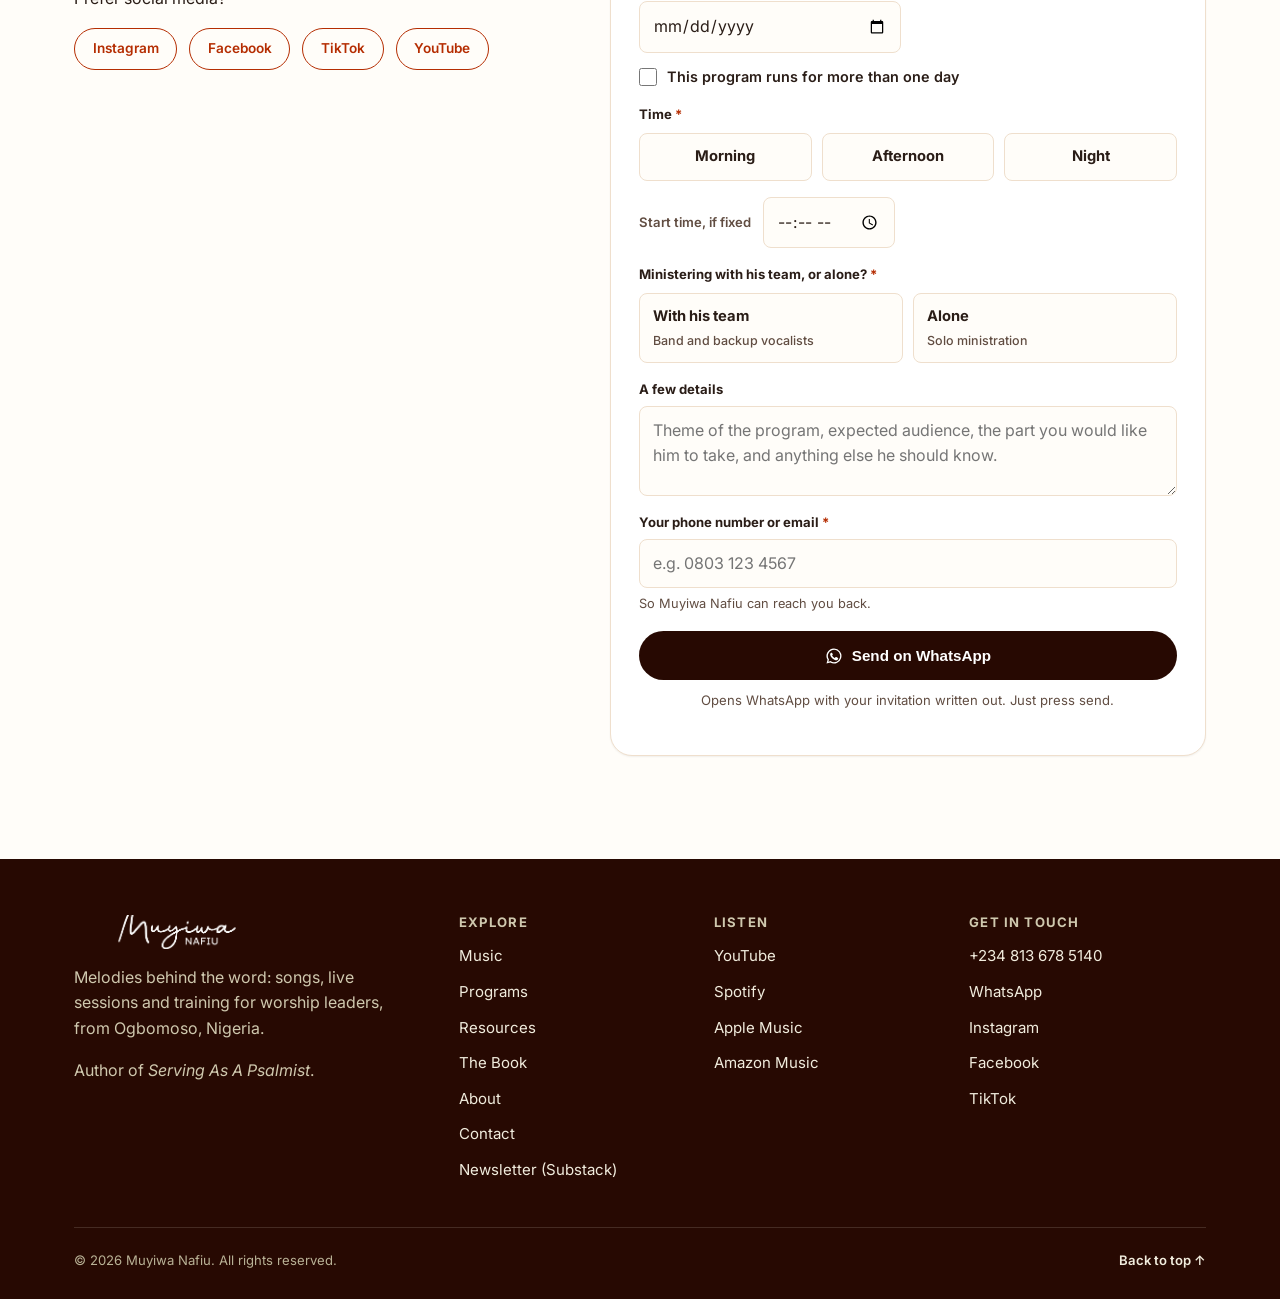
==== commit 695f2a7b: "Add Substack newsletter link to footer Co-Authored-By: Claude Opus 5.5 <noreply@anthropic.com> Claud" ====
--- a/index.html
+++ b/index.html
@@ -727,6 +727,7 @@
           <li><a href="#book">The Book</a></li>
           <li><a href="#about">About</a></li>
           <li><a href="#invite">Contact</a></li>
+          <li><a href="https://open.substack.com/pub/muyiwanafiu" target="_blank" rel="noopener">Newsletter (Substack)</a></li>
         </ul>
       </div>
       <div>
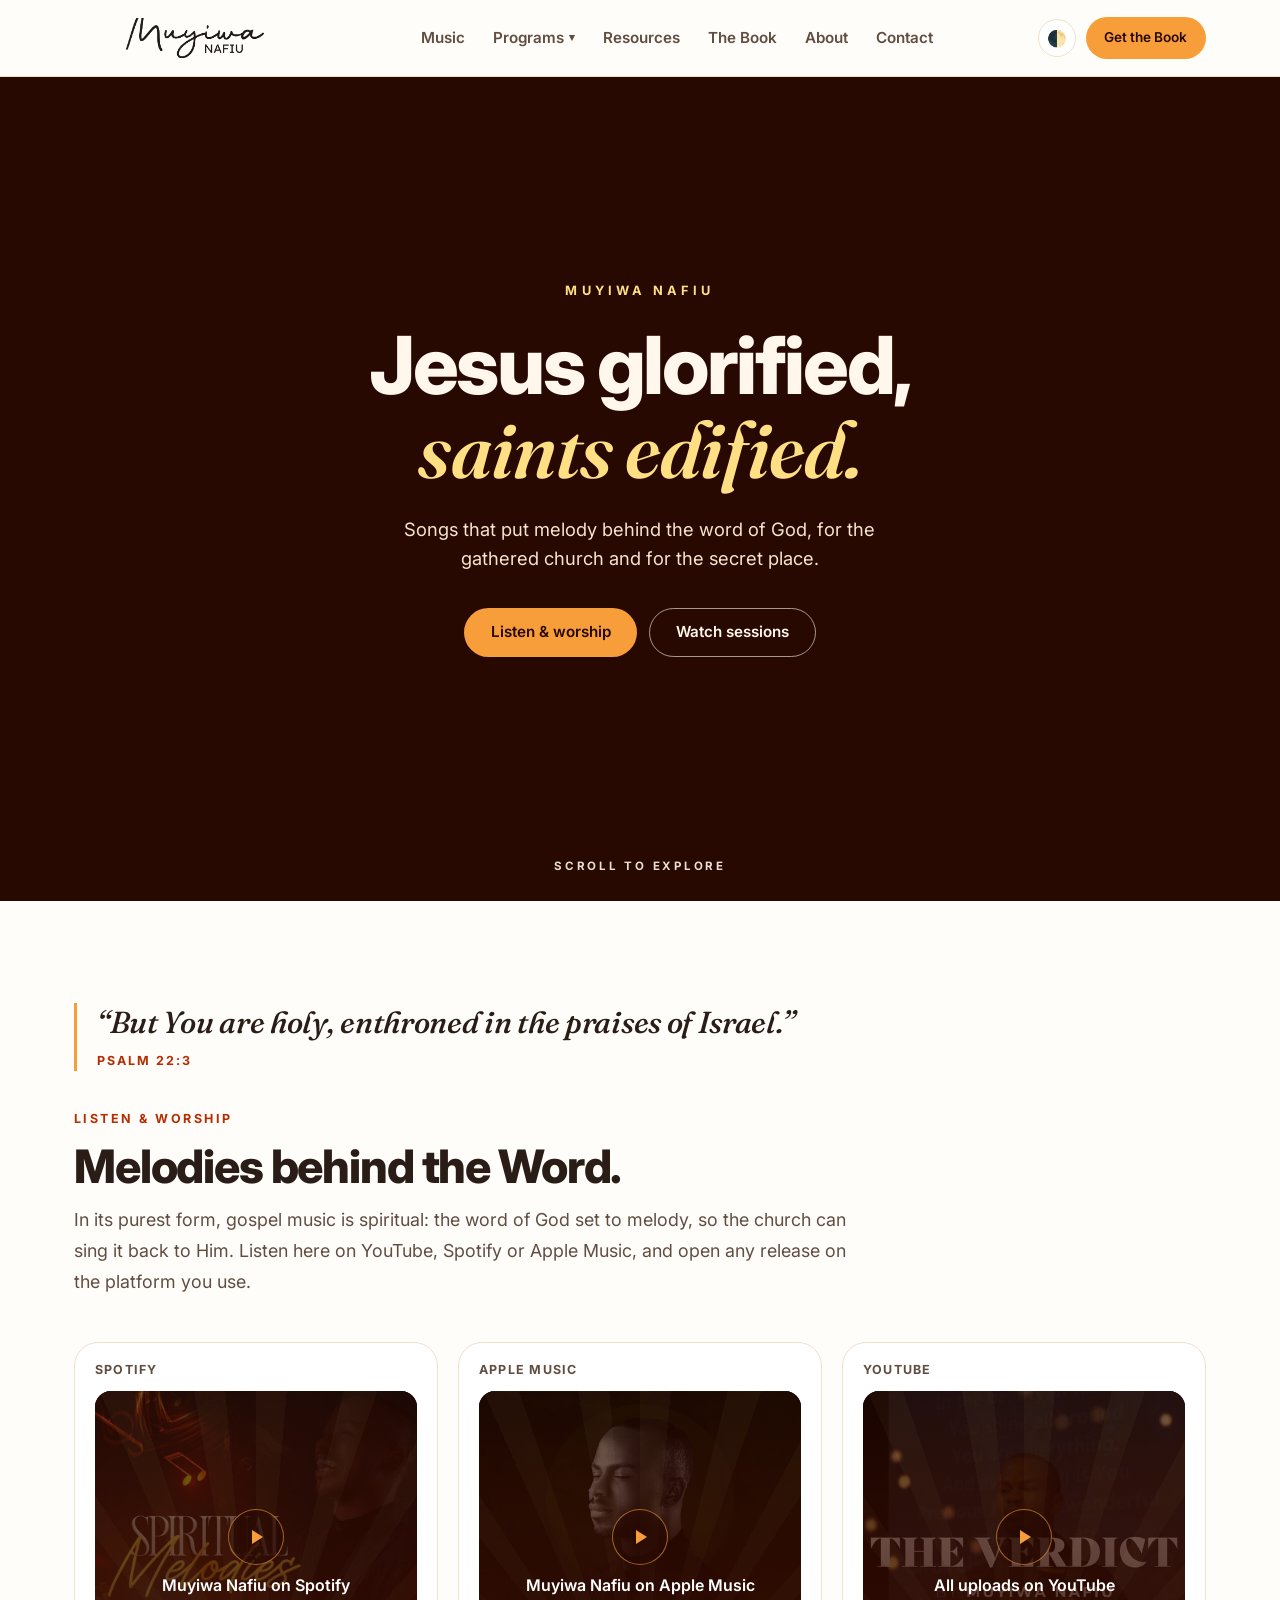
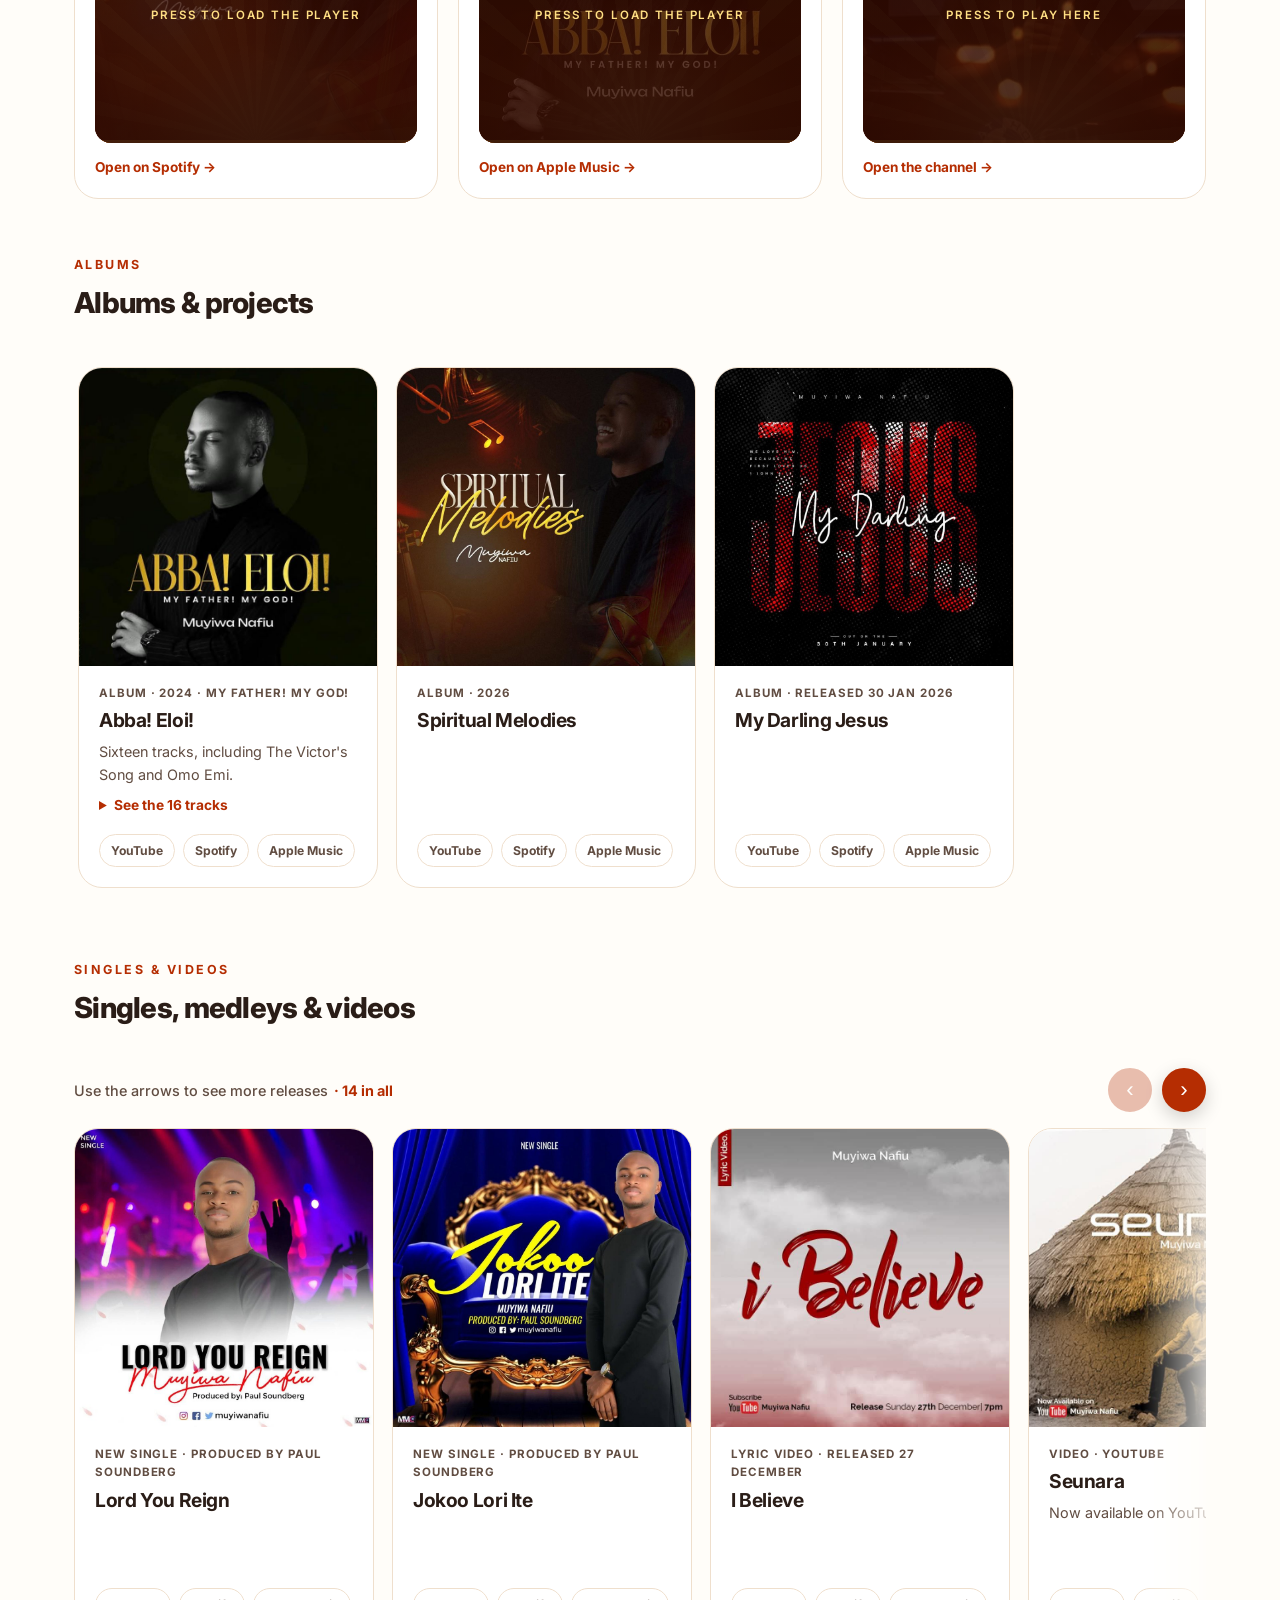
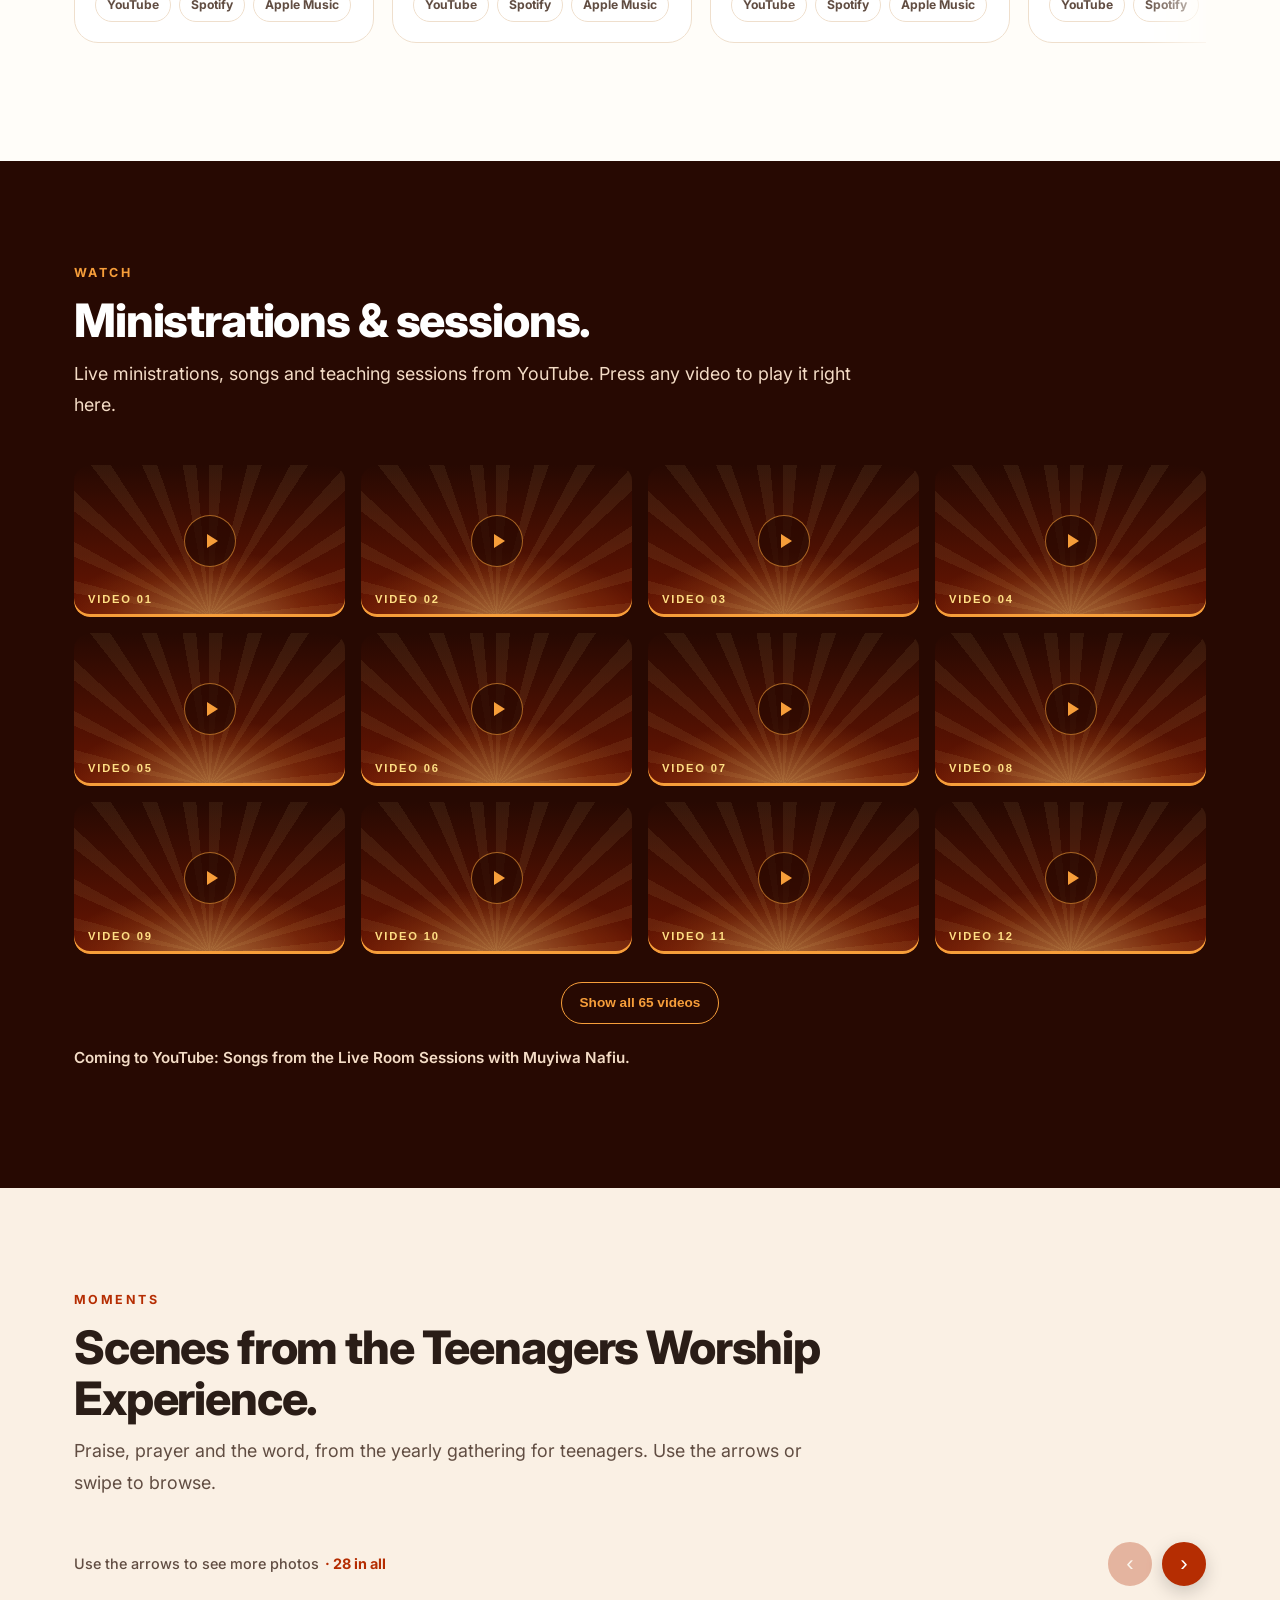
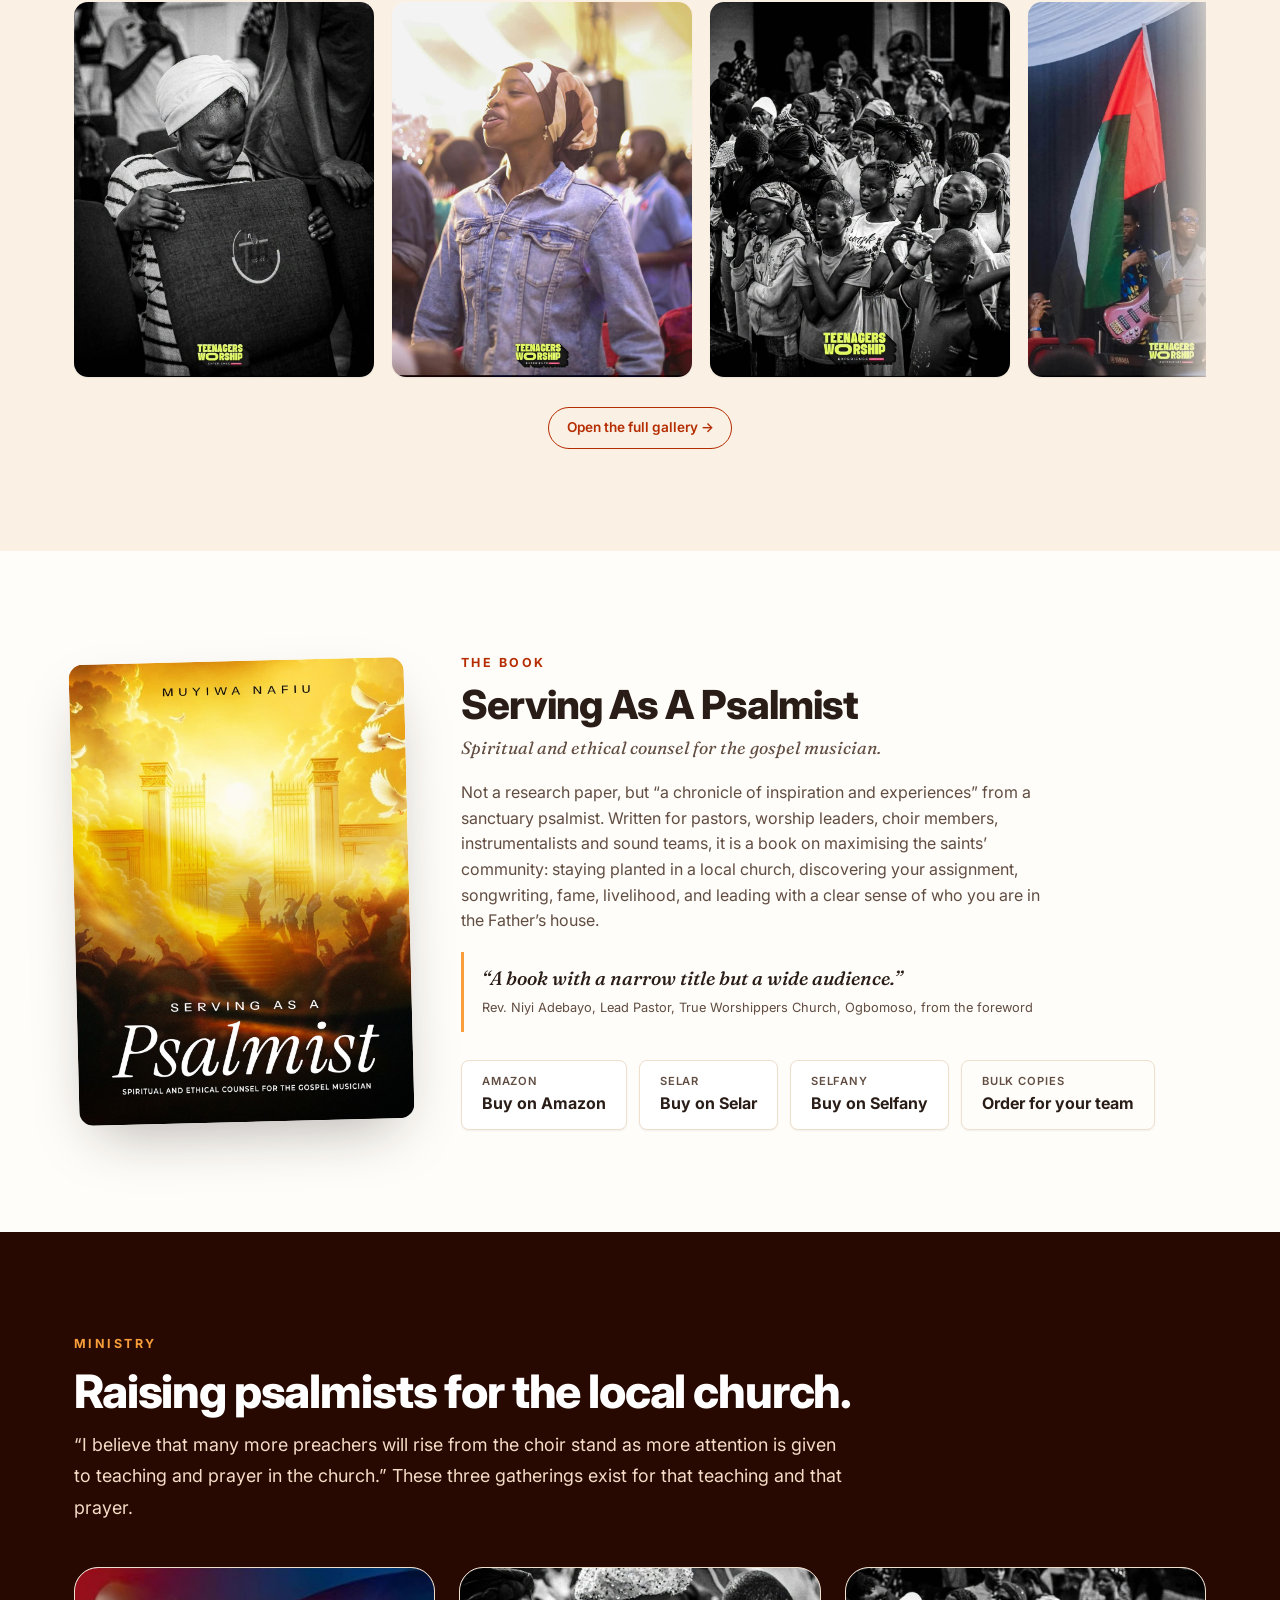
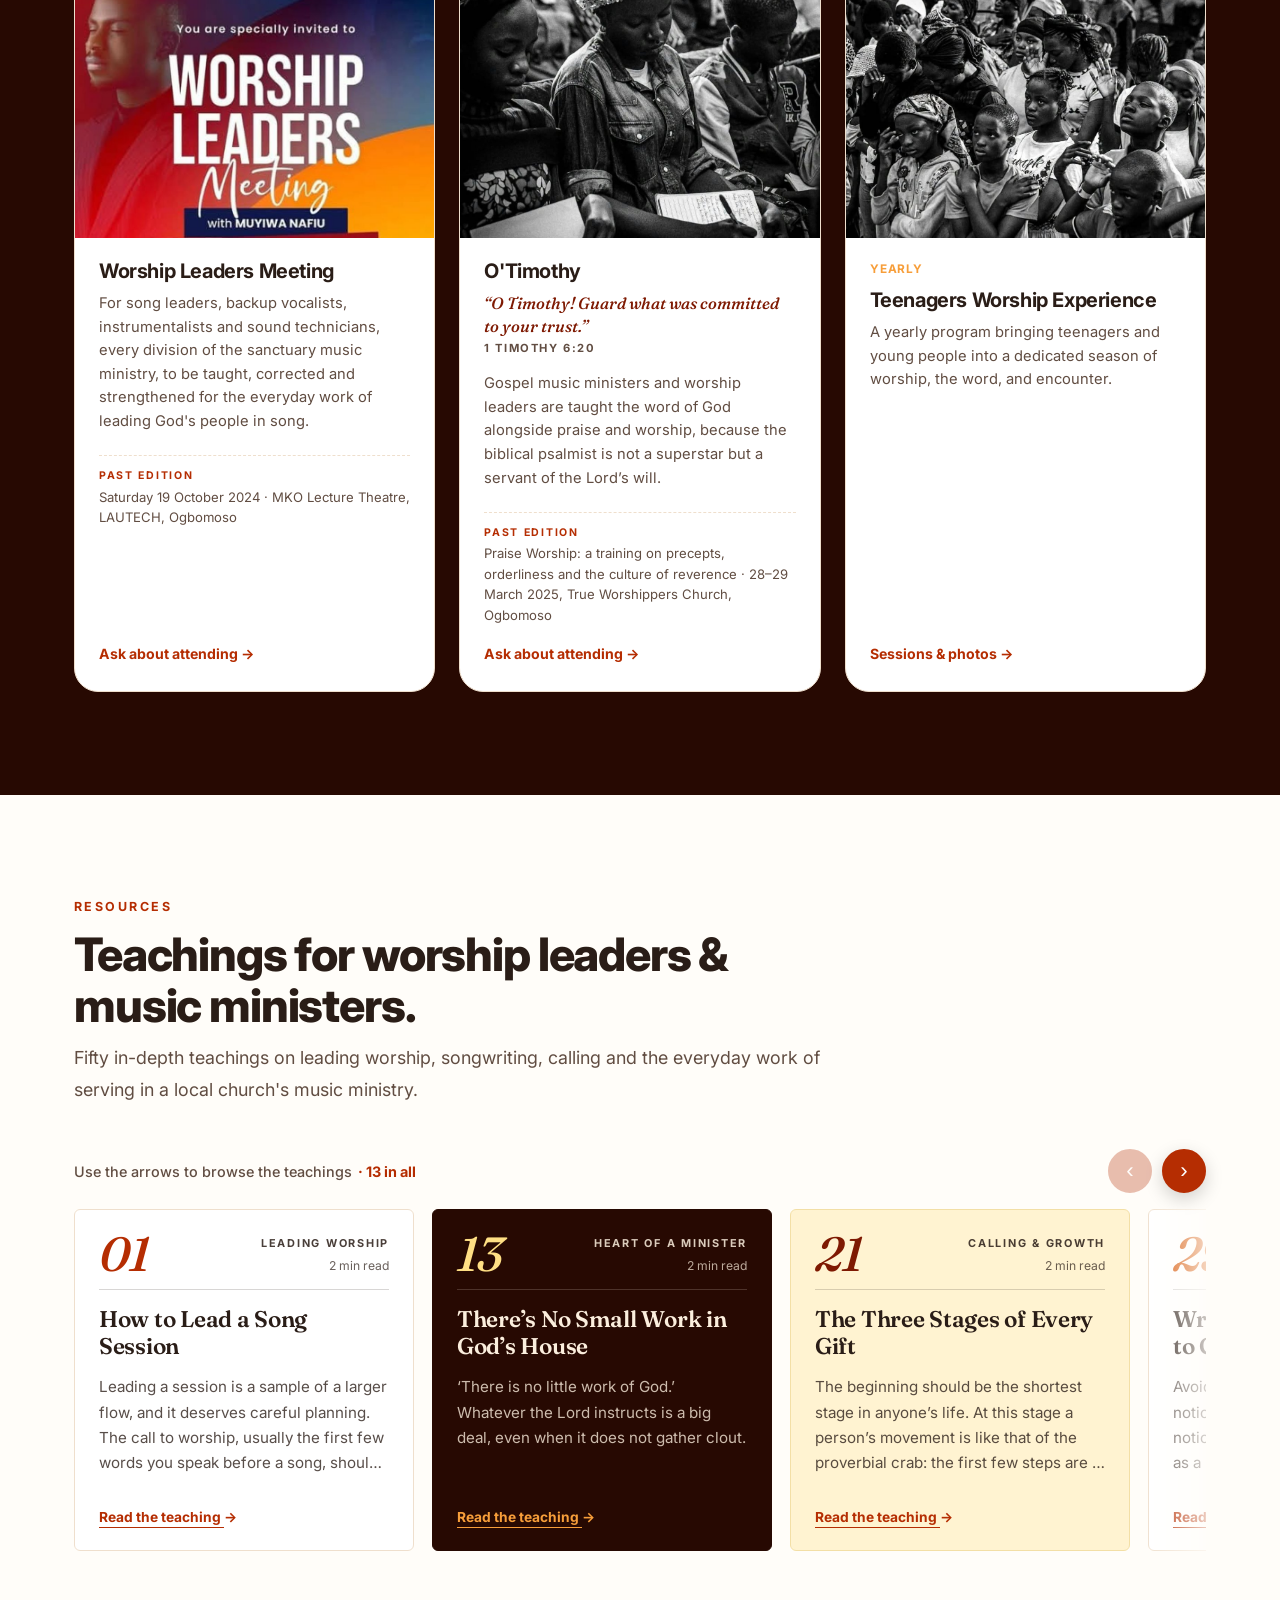
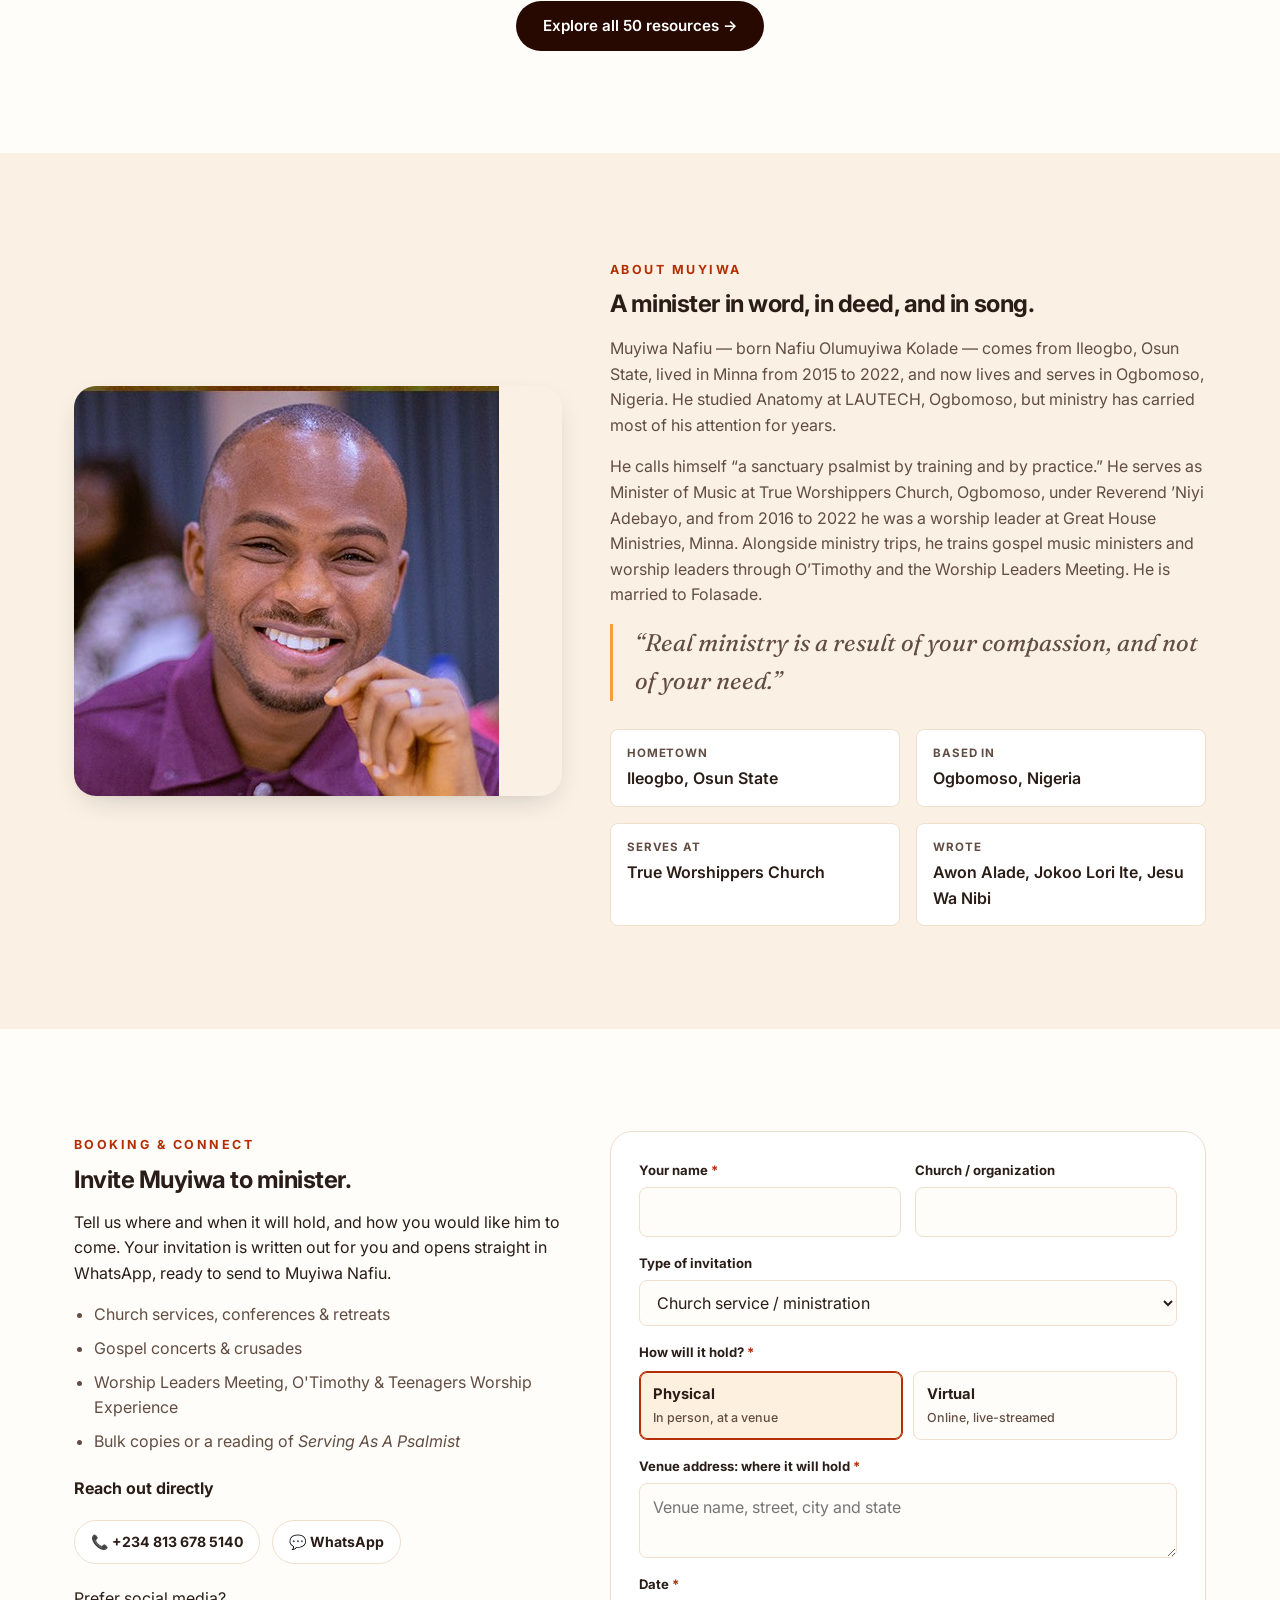
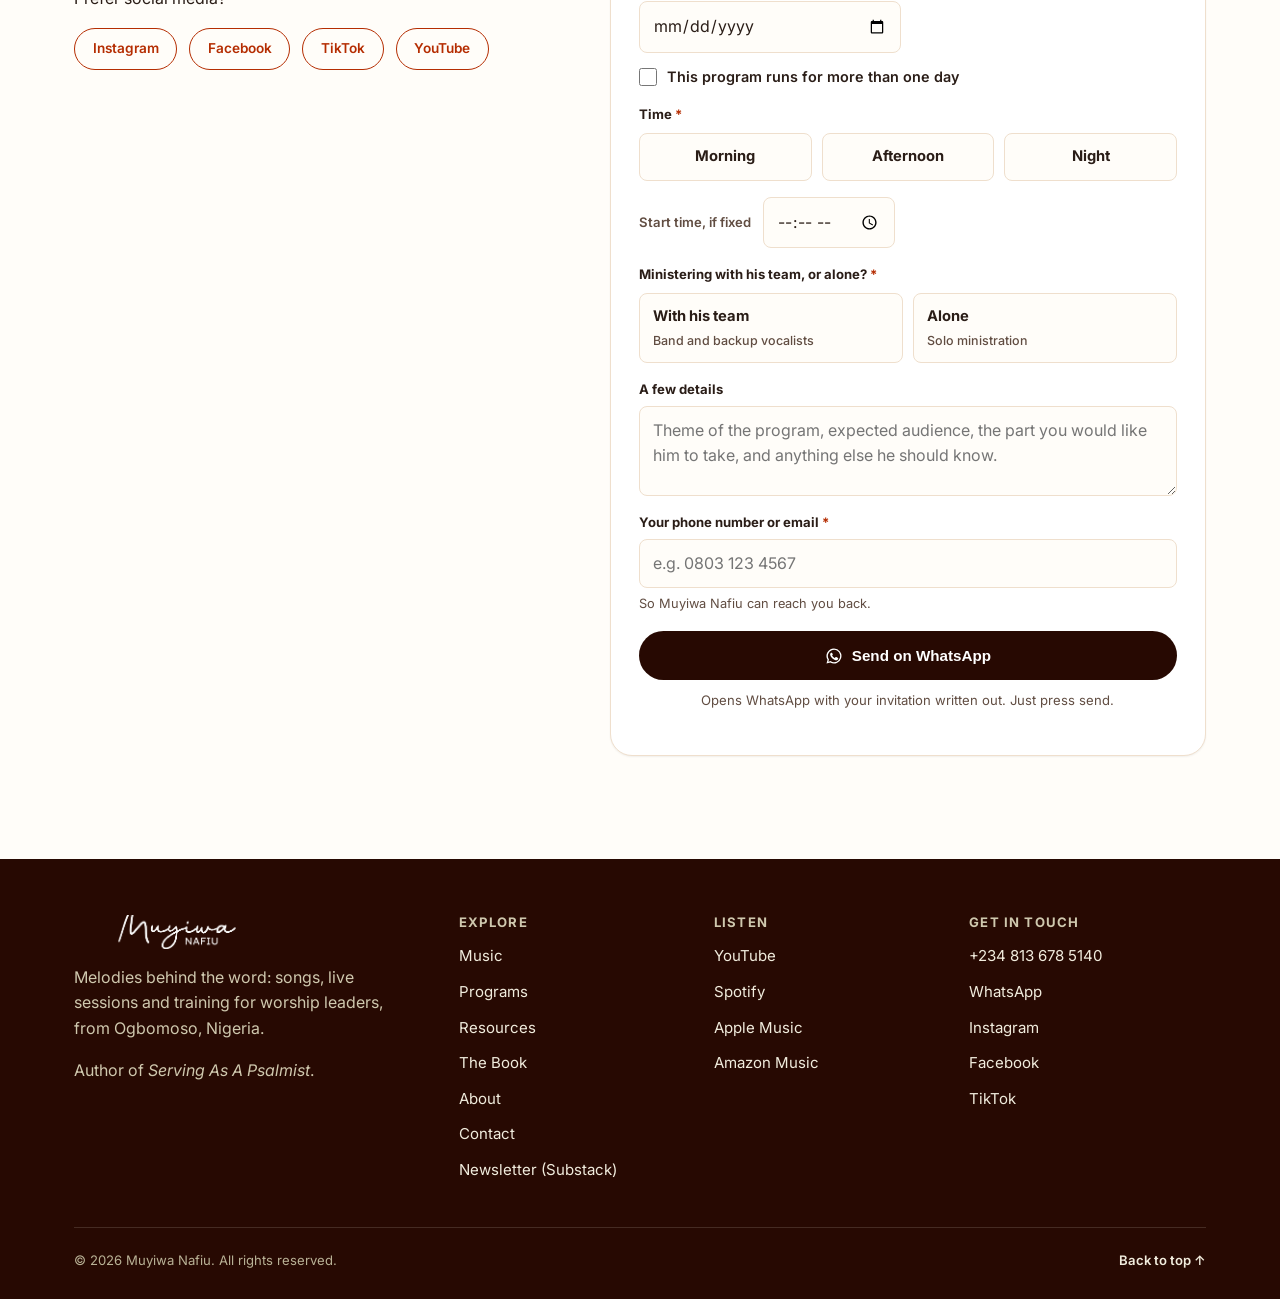
==== commit 5f5c4a41: "Add Selar and Selfany buy links for the book Co-Authored-By: Claude Opus 5.5 <noreply@anthropic.com>" ====
--- a/index.html
+++ b/index.html
@@ -481,6 +481,12 @@
           <a class="buy-btn" href="https://amzn.in/d/0fLJAYCl" target="_blank" rel="noopener">
             <span><span class="store">Amazon</span>Buy on Amazon</span>
           </a>
+          <a class="buy-btn" href="https://selar.com/4141744u0b" target="_blank" rel="noopener">
+            <span><span class="store">Selar</span>Buy on Selar</span>
+          </a>
+          <a class="buy-btn" href="https://selfany.com/OHJBT8XIB6" target="_blank" rel="noopener">
+            <span><span class="store">Selfany</span>Buy on Selfany</span>
+          </a>
           <a class="buy-btn buy-alt" href="#invite" data-purpose="book">
             <span><span class="store">Bulk copies</span>Order for your team</span>
           </a>
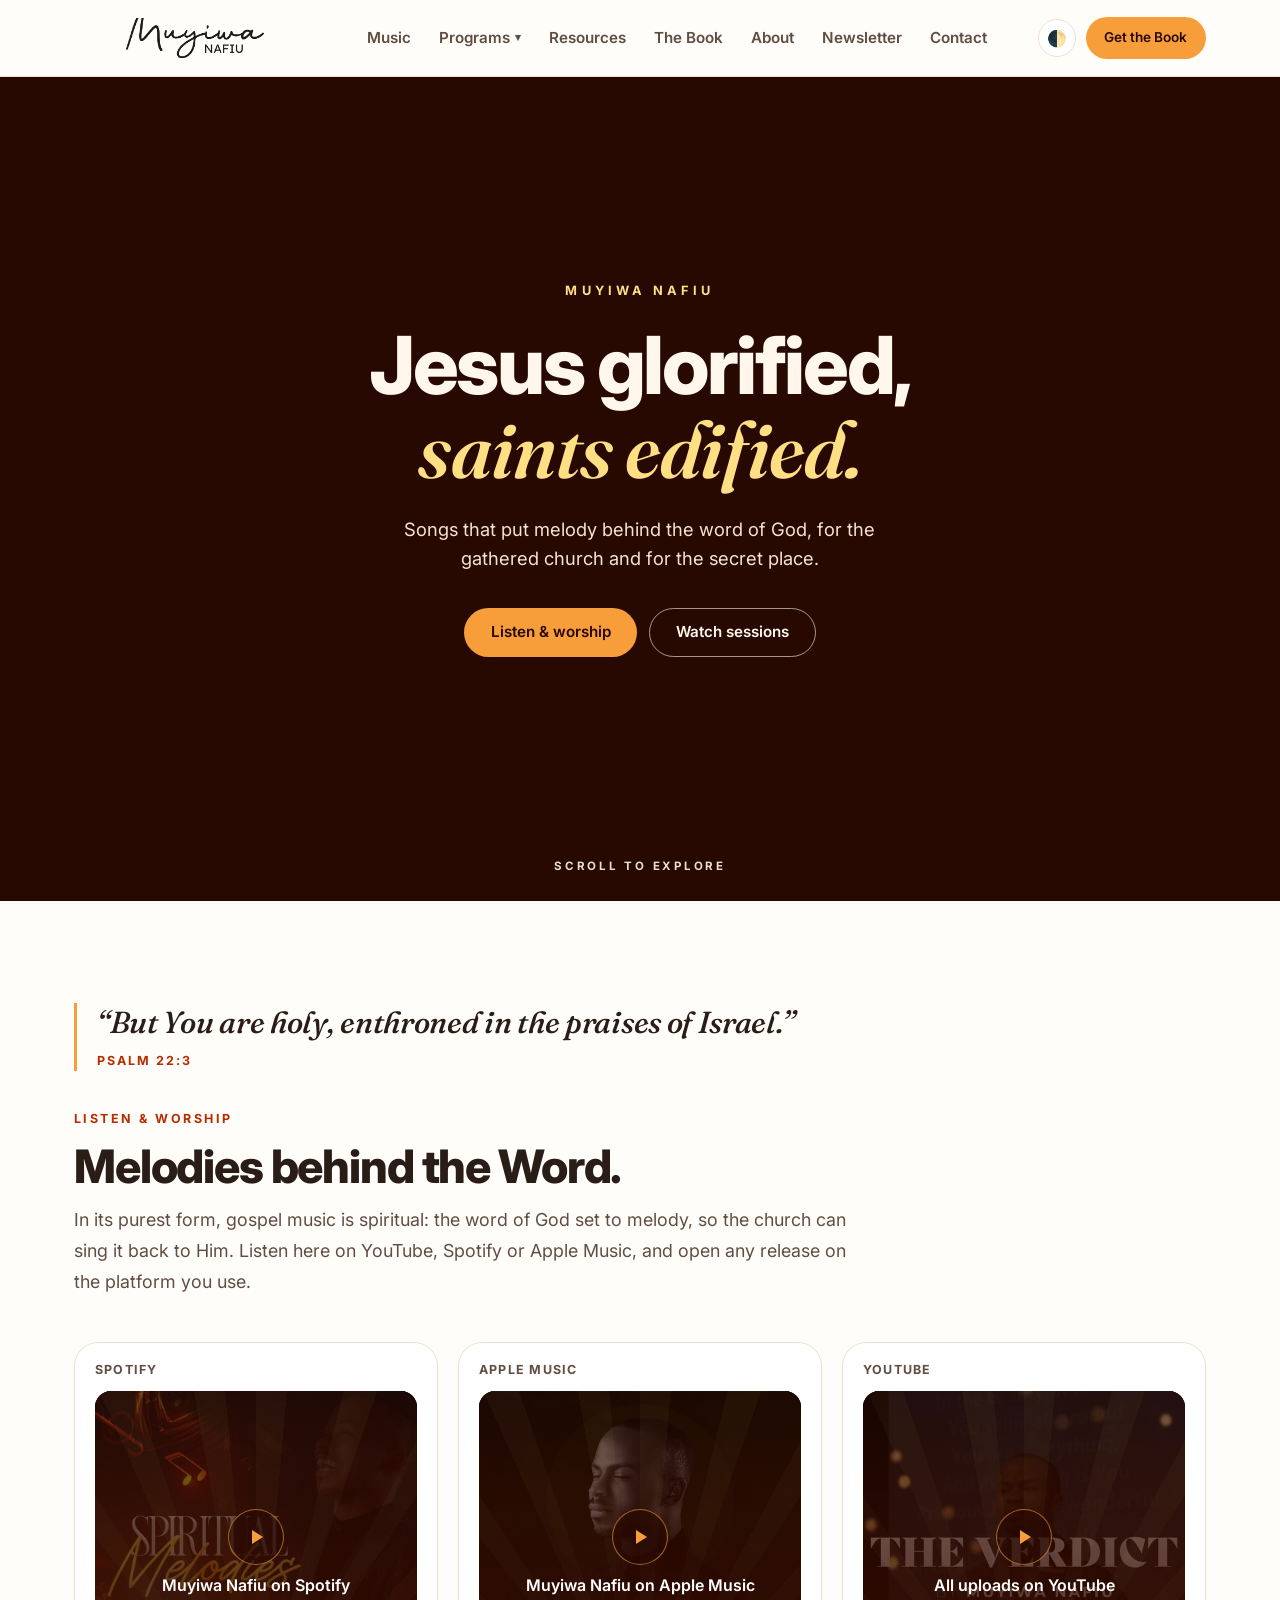
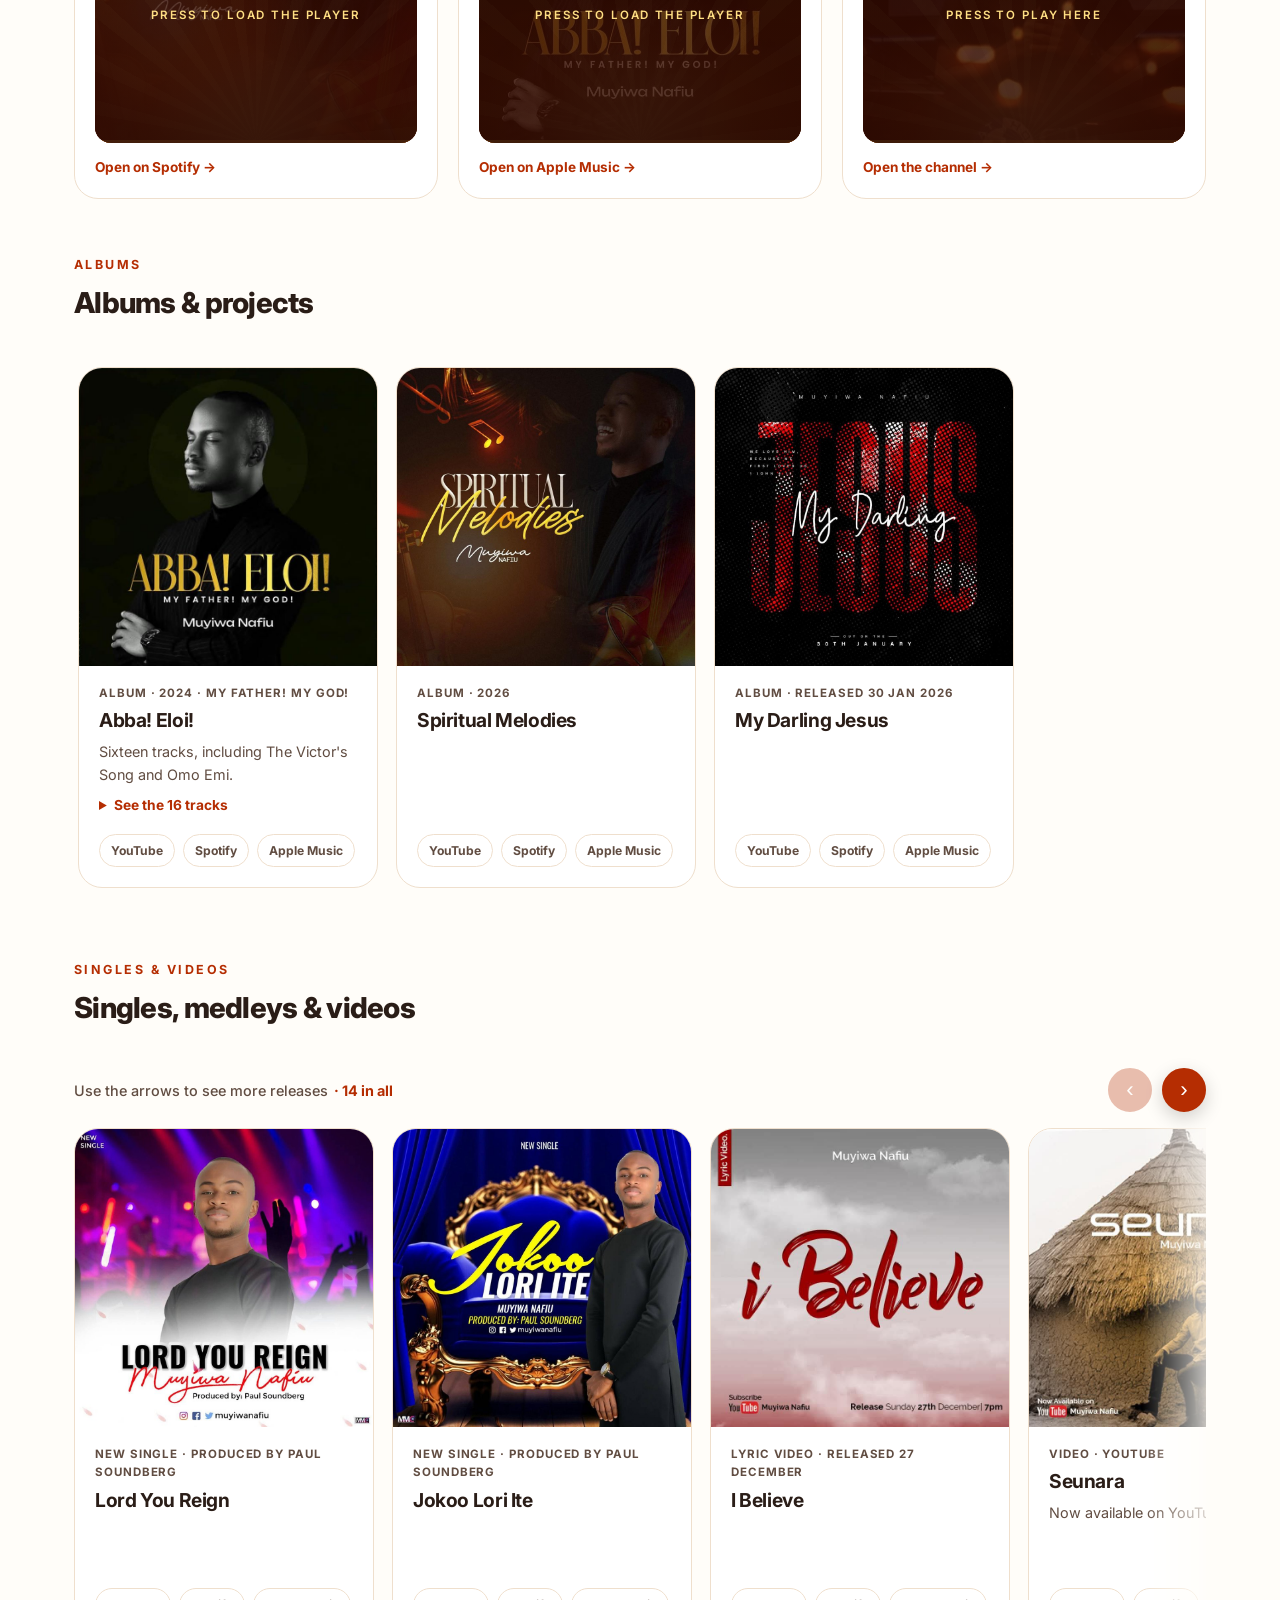
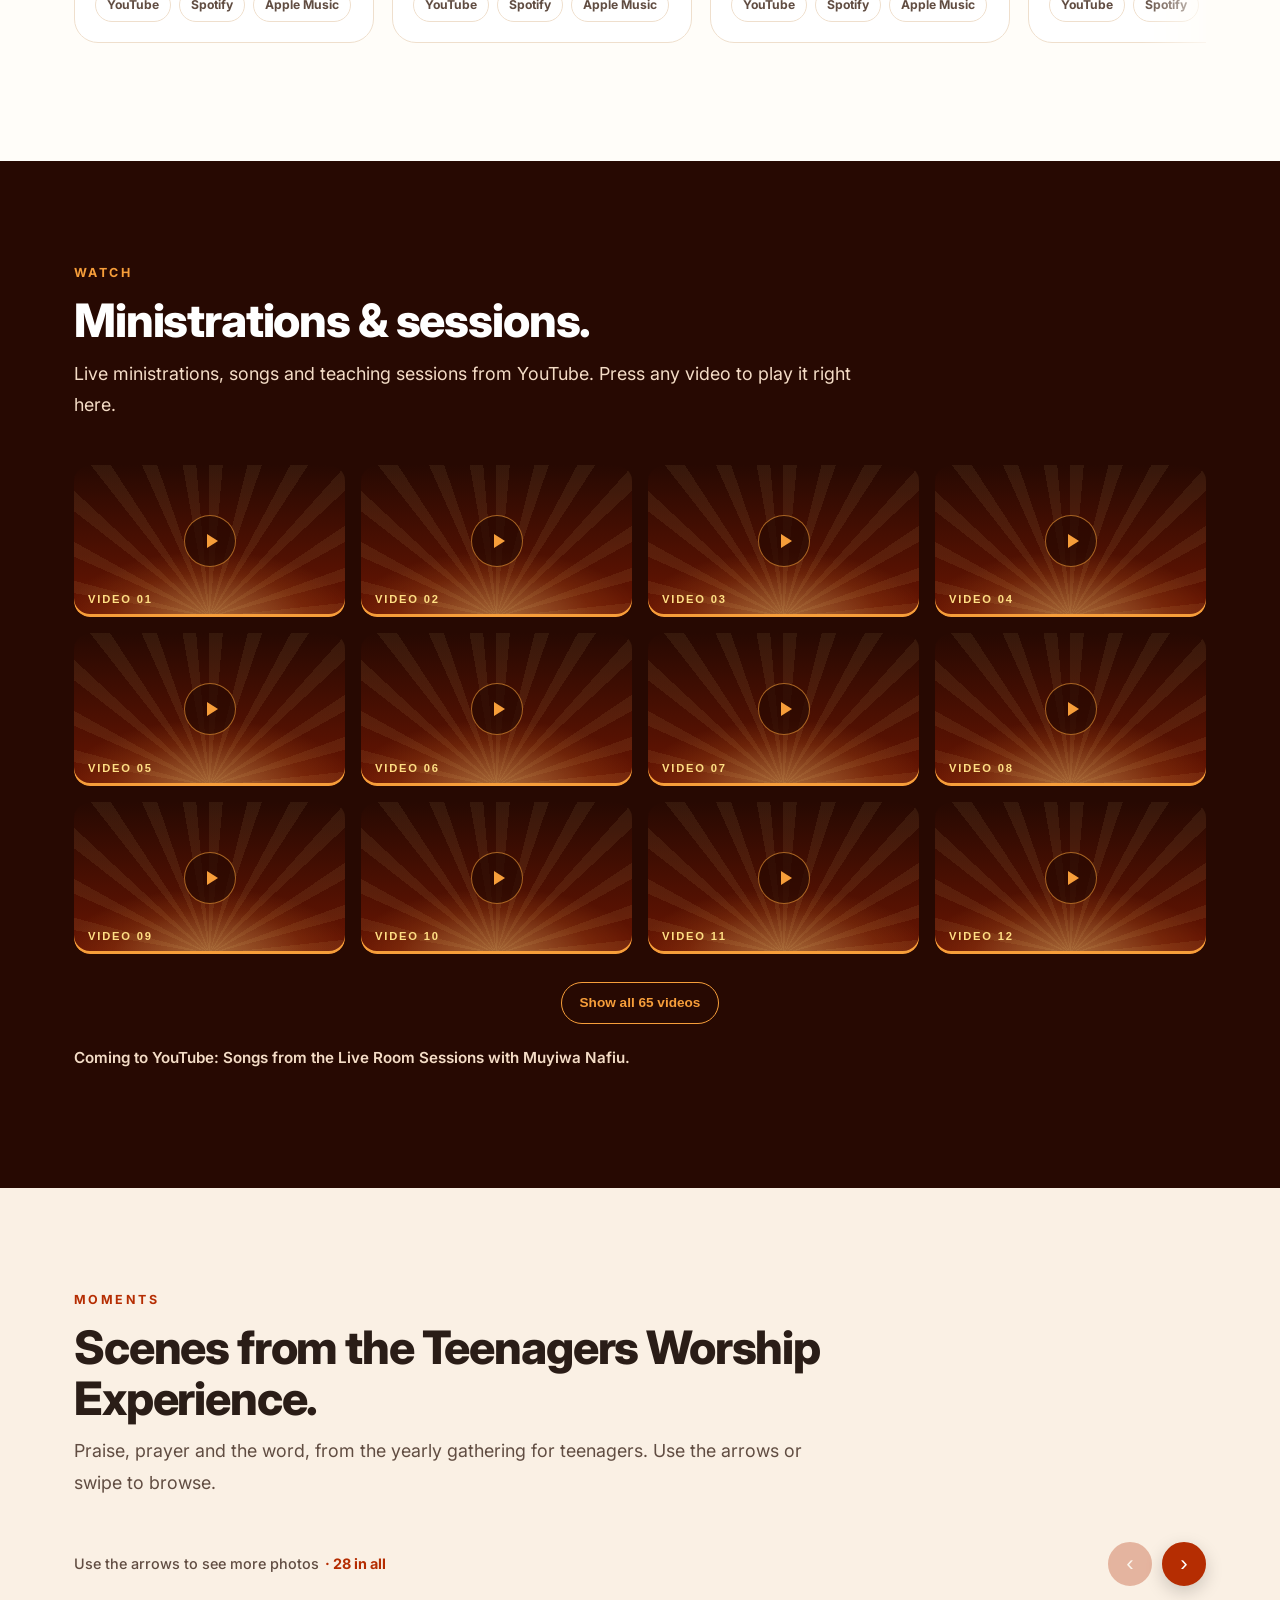
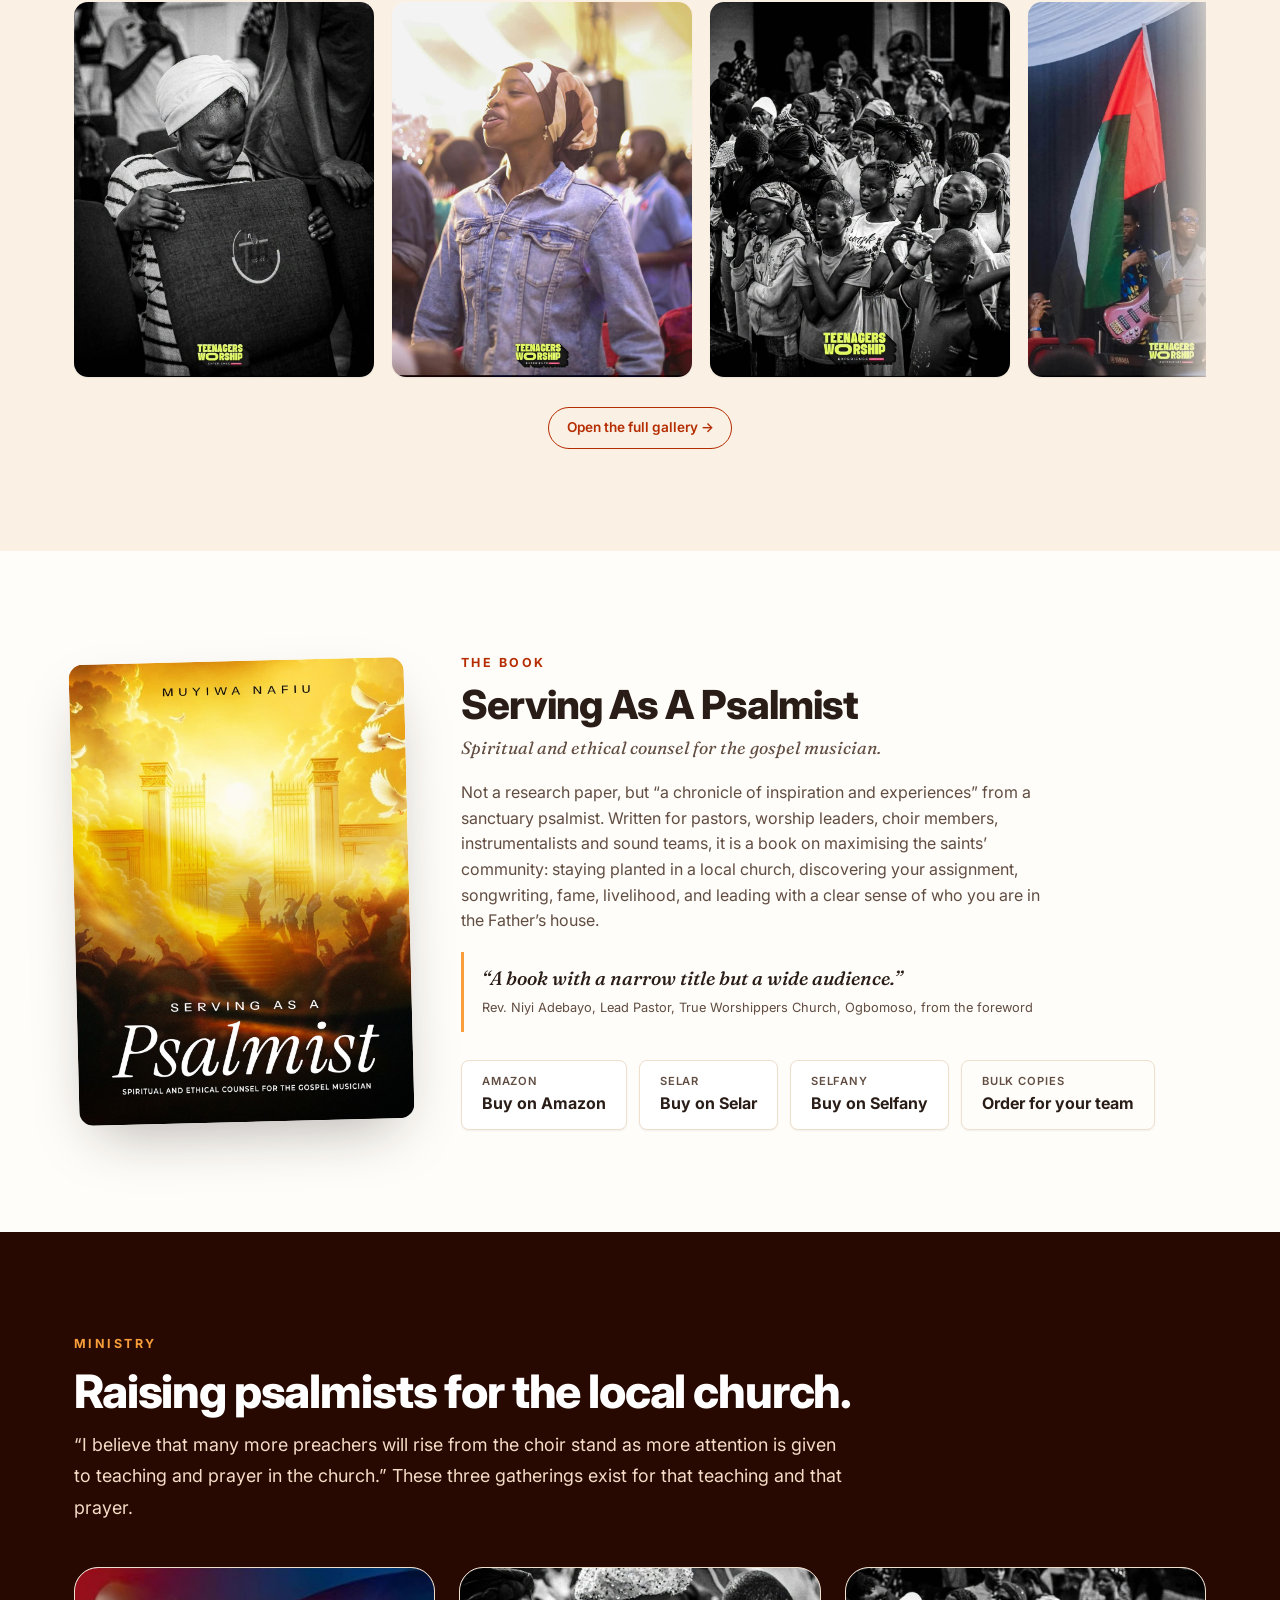
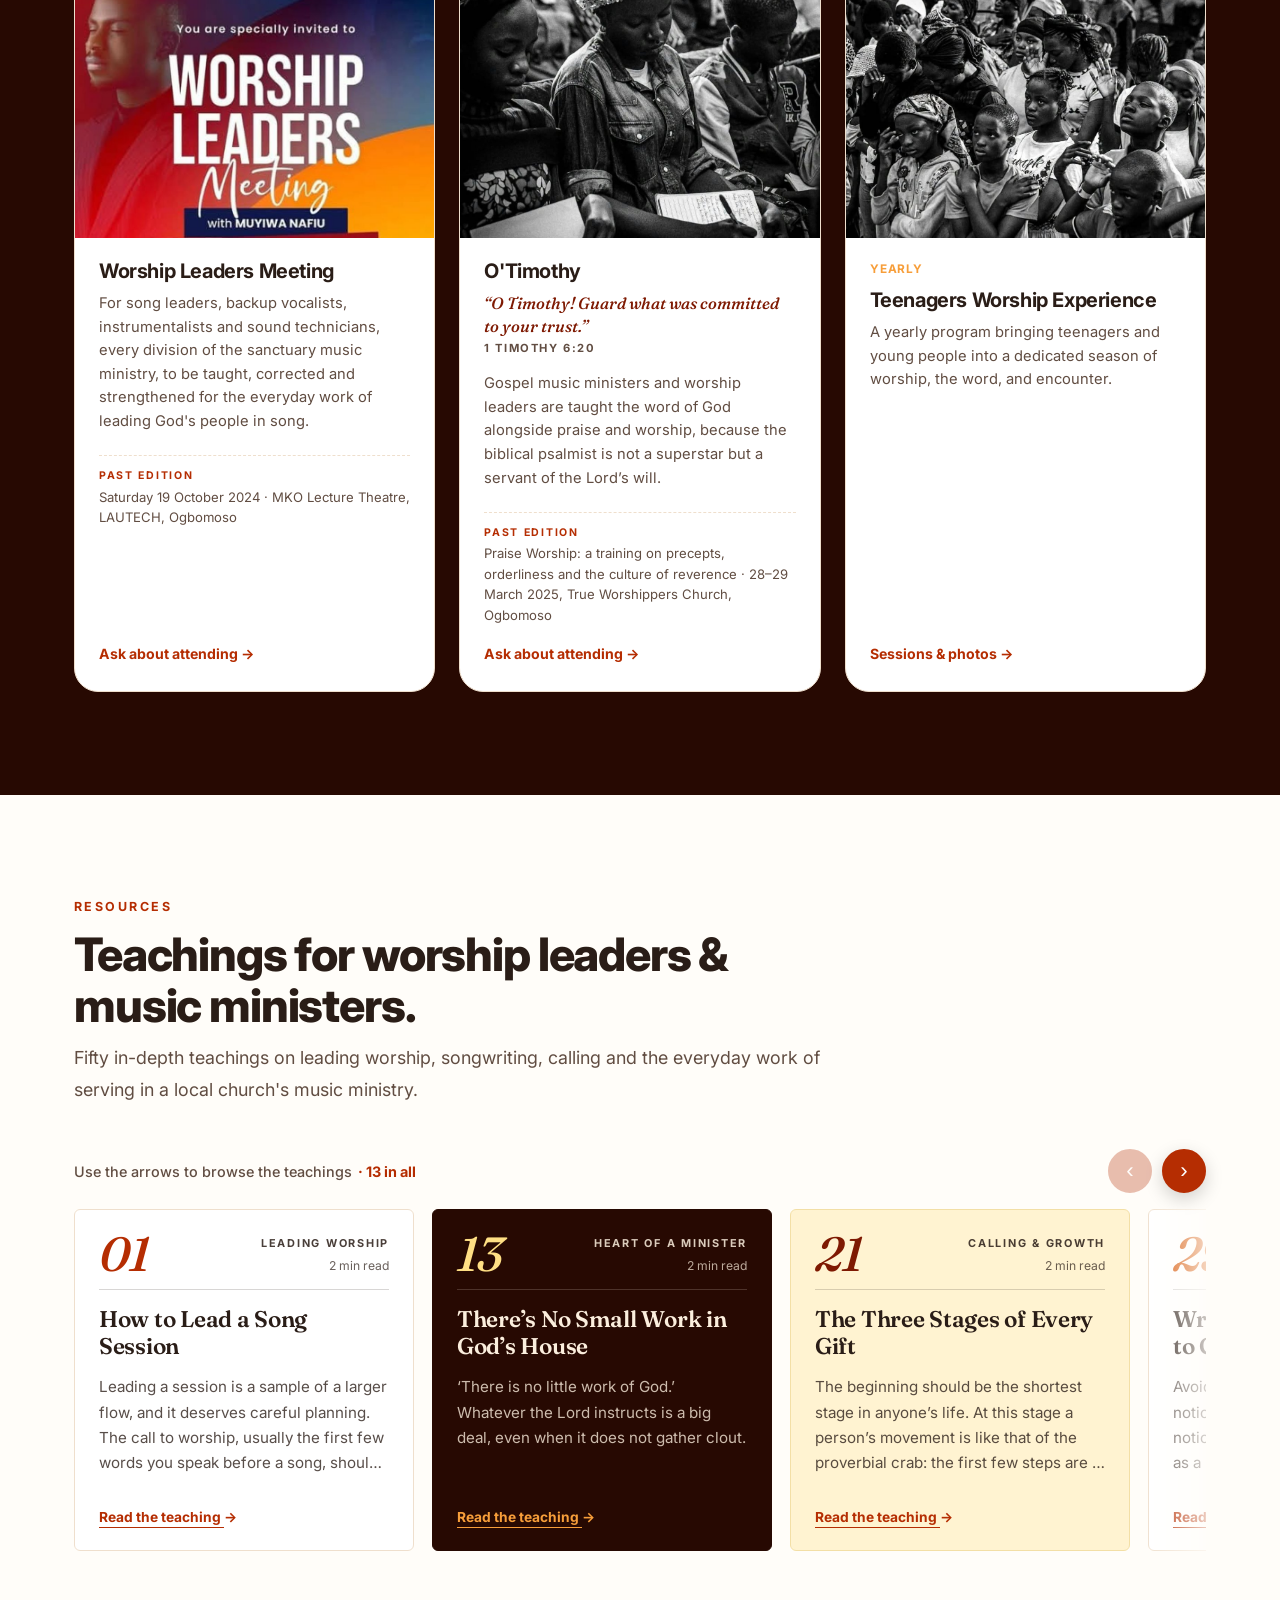
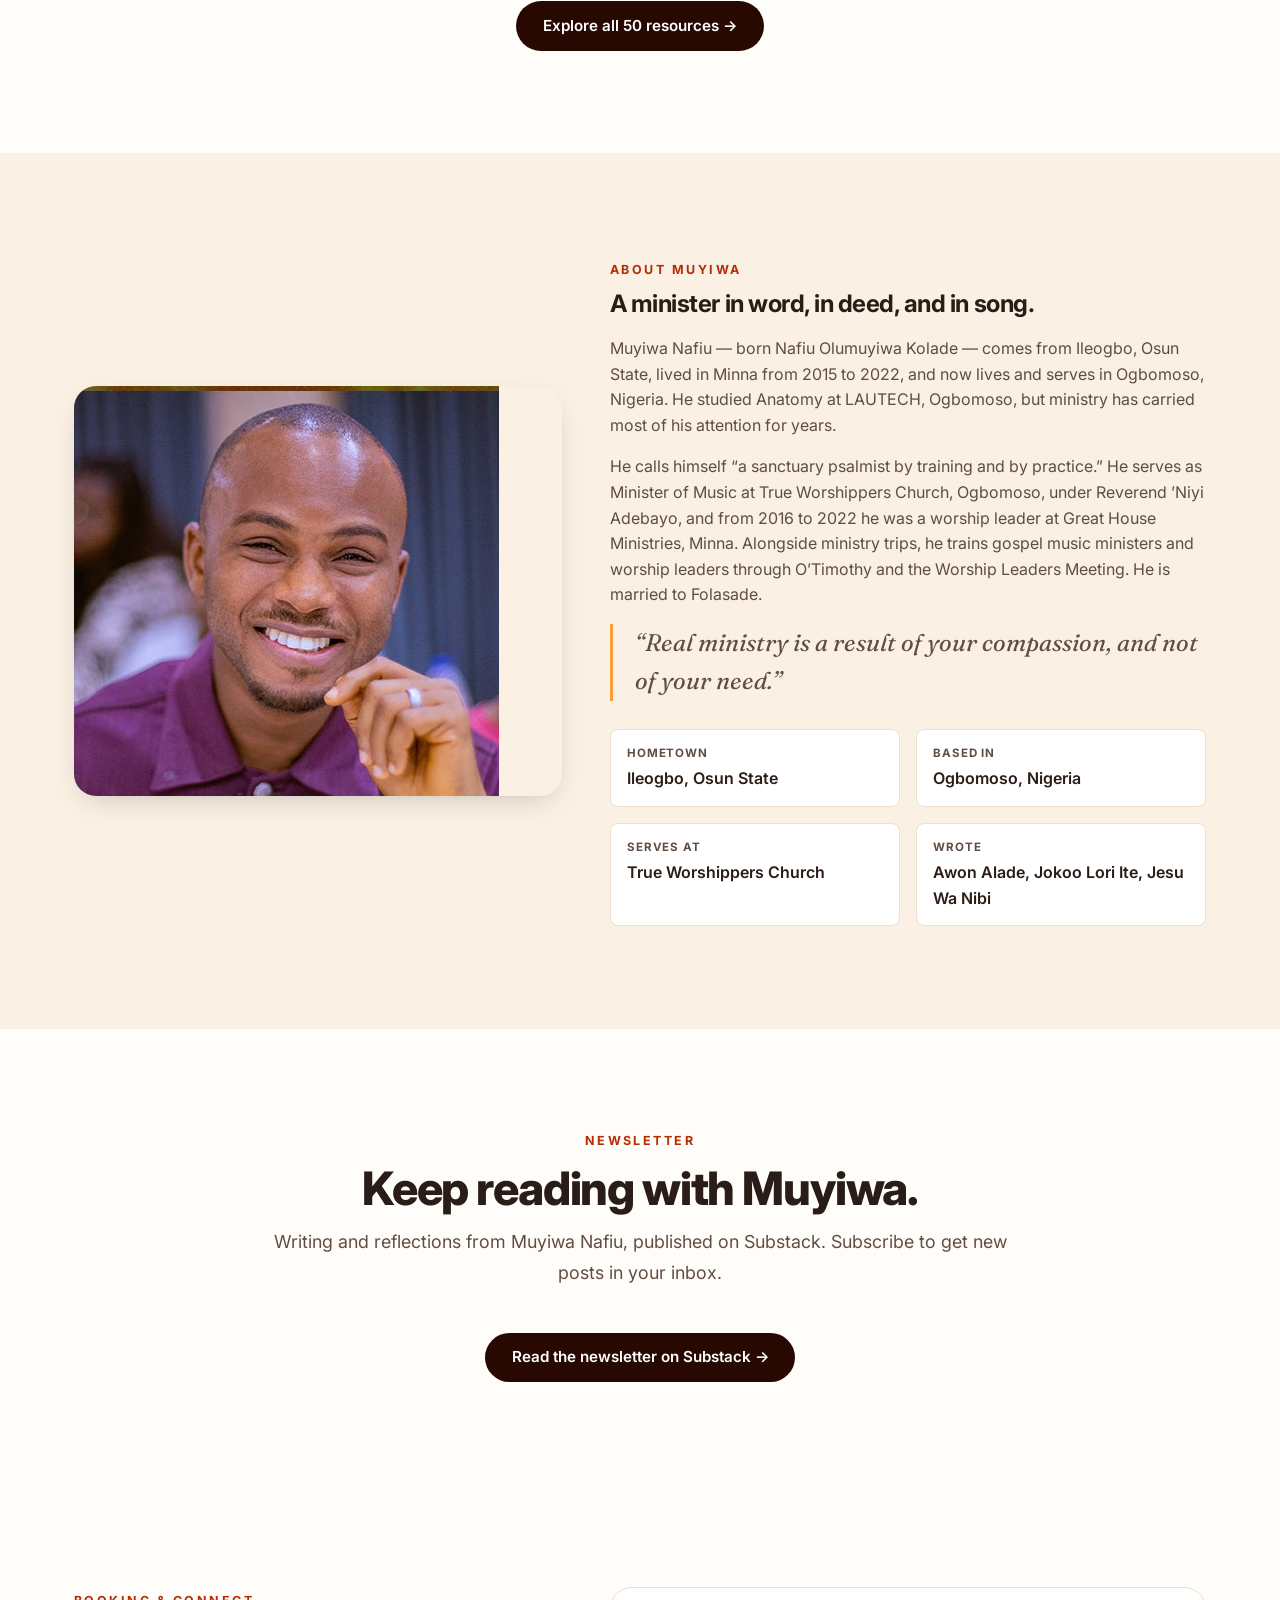
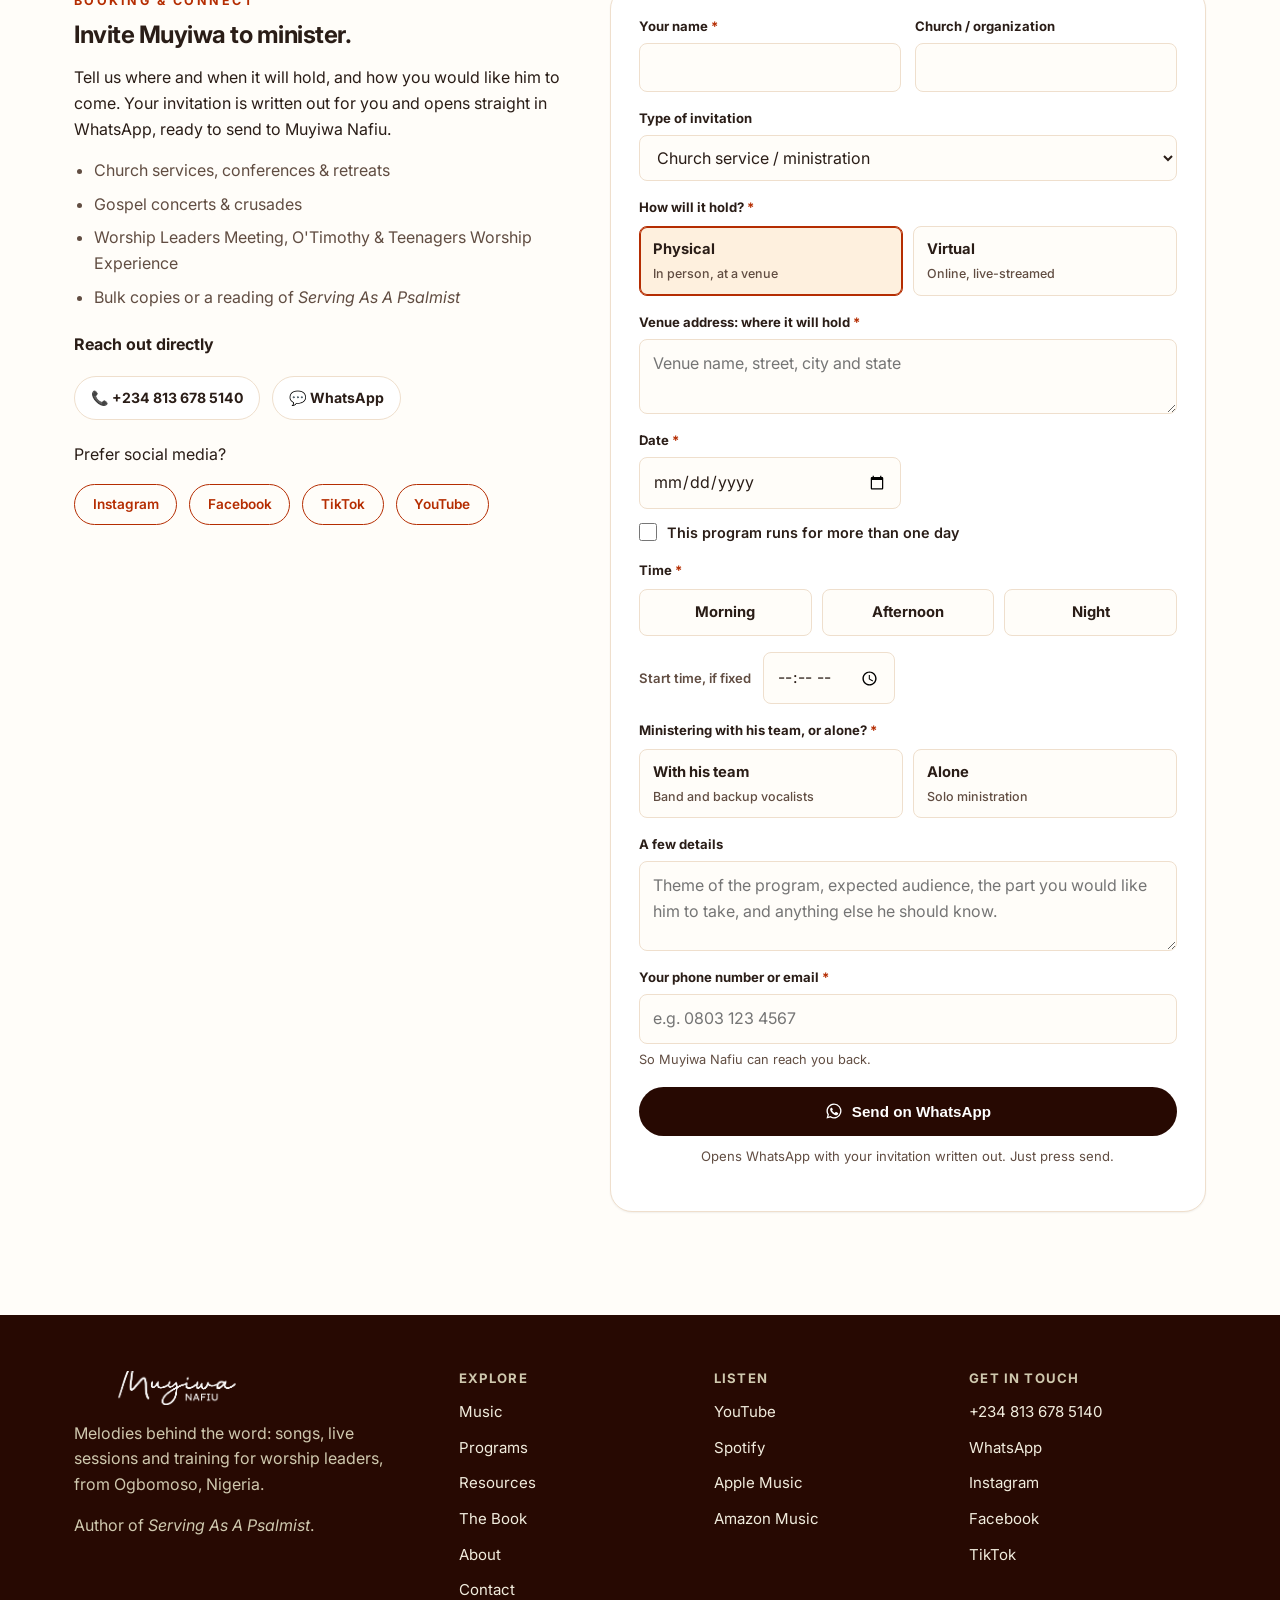
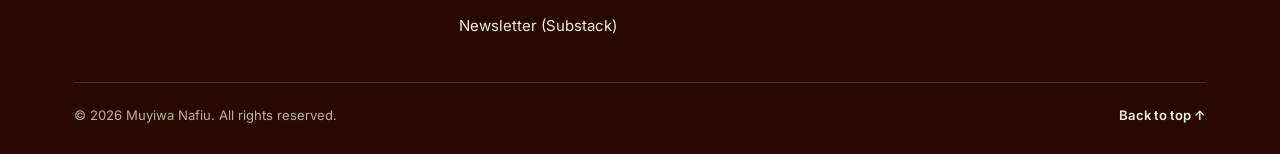
==== commit 7980cb3b: "Make the Substack newsletter more visible Adds a Newsletter nav item and a dedicated newsletter sect" ====
--- a/index.html
+++ b/index.html
@@ -39,6 +39,7 @@
       <a href="resources.html">Resources</a>
       <a href="#book">The Book</a>
       <a href="#about">About</a>
+      <a href="#newsletter">Newsletter</a>
       <a href="#invite">Contact</a>
     </nav>
     <div class="nav-actions">
@@ -594,6 +595,20 @@
     </div>
   </section>
 
+  <!-- ========== NEWSLETTER ========== -->
+  <section id="newsletter">
+    <div class="wrap">
+      <div class="section-head center">
+        <span class="eyebrow">Newsletter</span>
+        <h2>Keep reading with Muyiwa.</h2>
+        <p>Writing and reflections from Muyiwa Nafiu, published on Substack. Subscribe to get new posts in your inbox.</p>
+      </div>
+      <div class="btn-row" style="justify-content:center;">
+        <a class="btn btn-primary" href="https://open.substack.com/pub/muyiwanafiu" target="_blank" rel="noopener">Read the newsletter on Substack &rarr;</a>
+      </div>
+    </div>
+  </section>
+
   <!-- ========== INVITE / BOOKING ========== -->
   <section id="invite">
     <div class="wrap invite-grid">
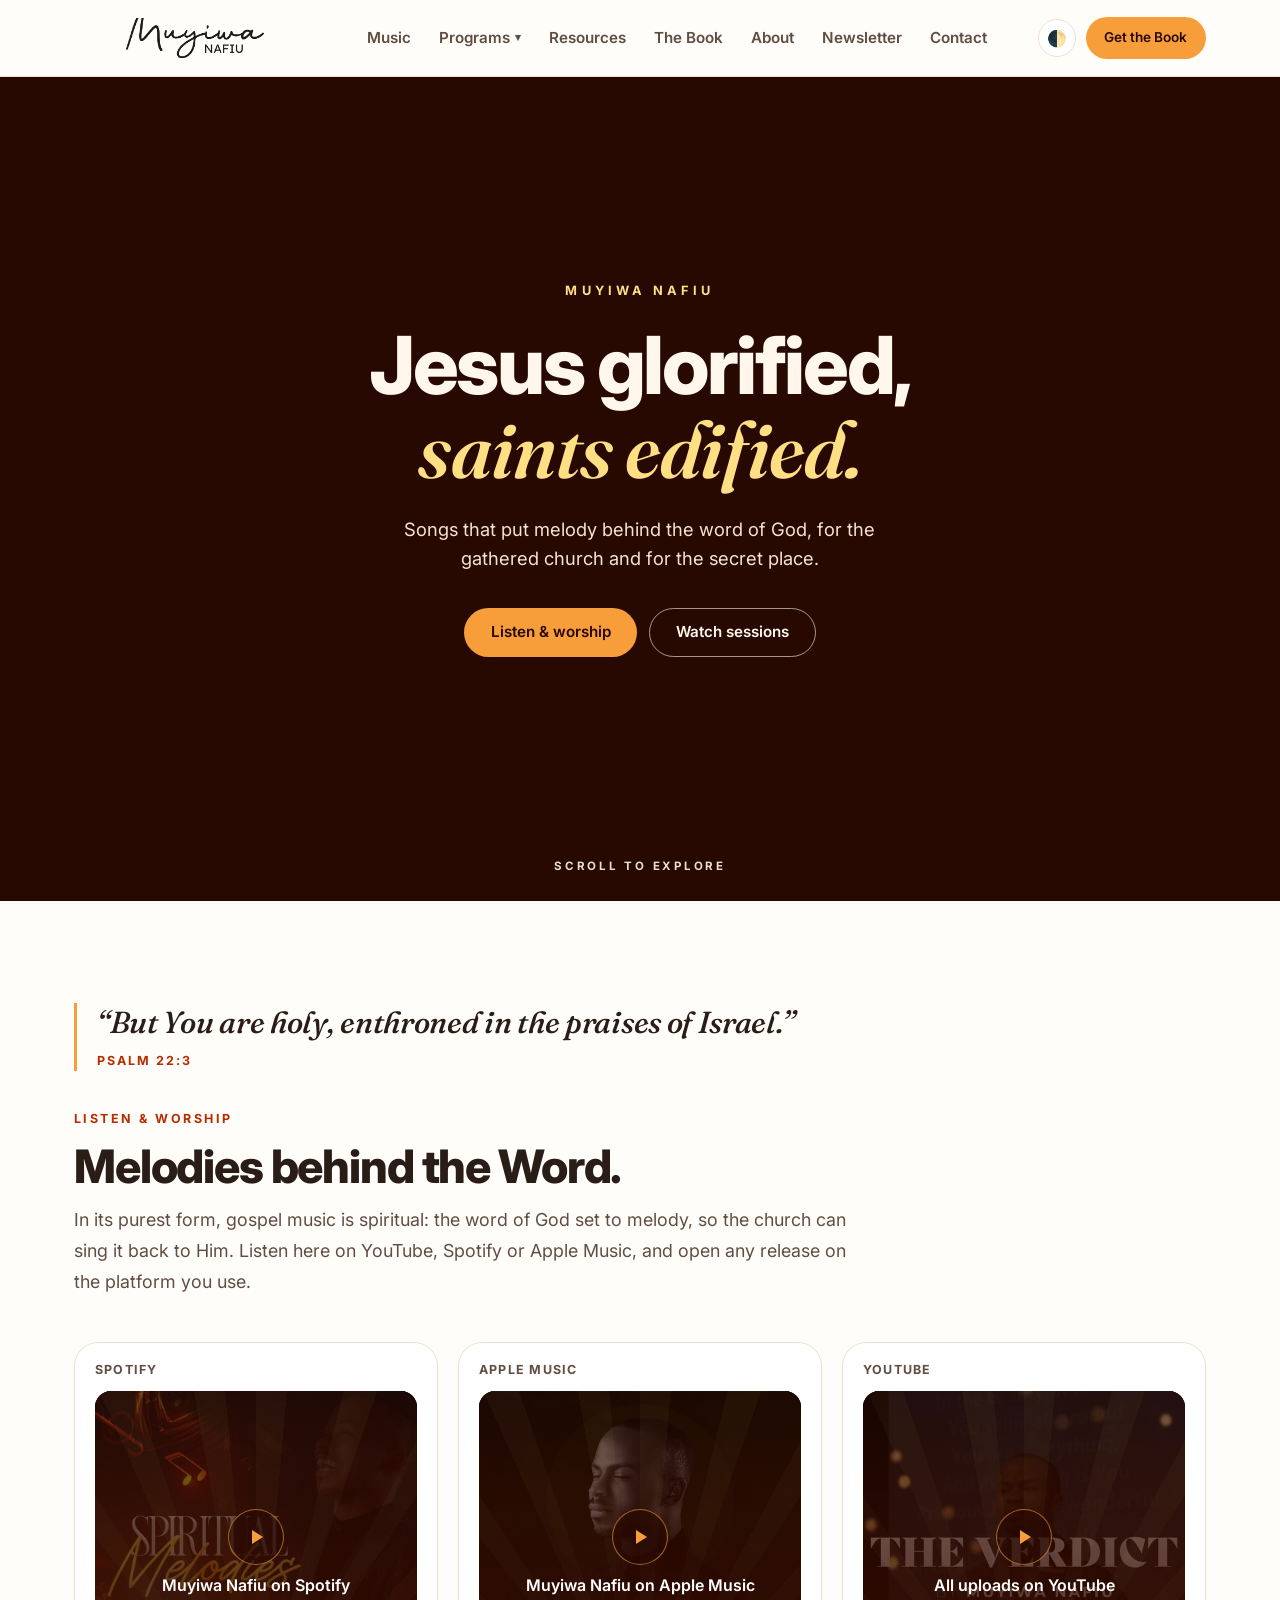
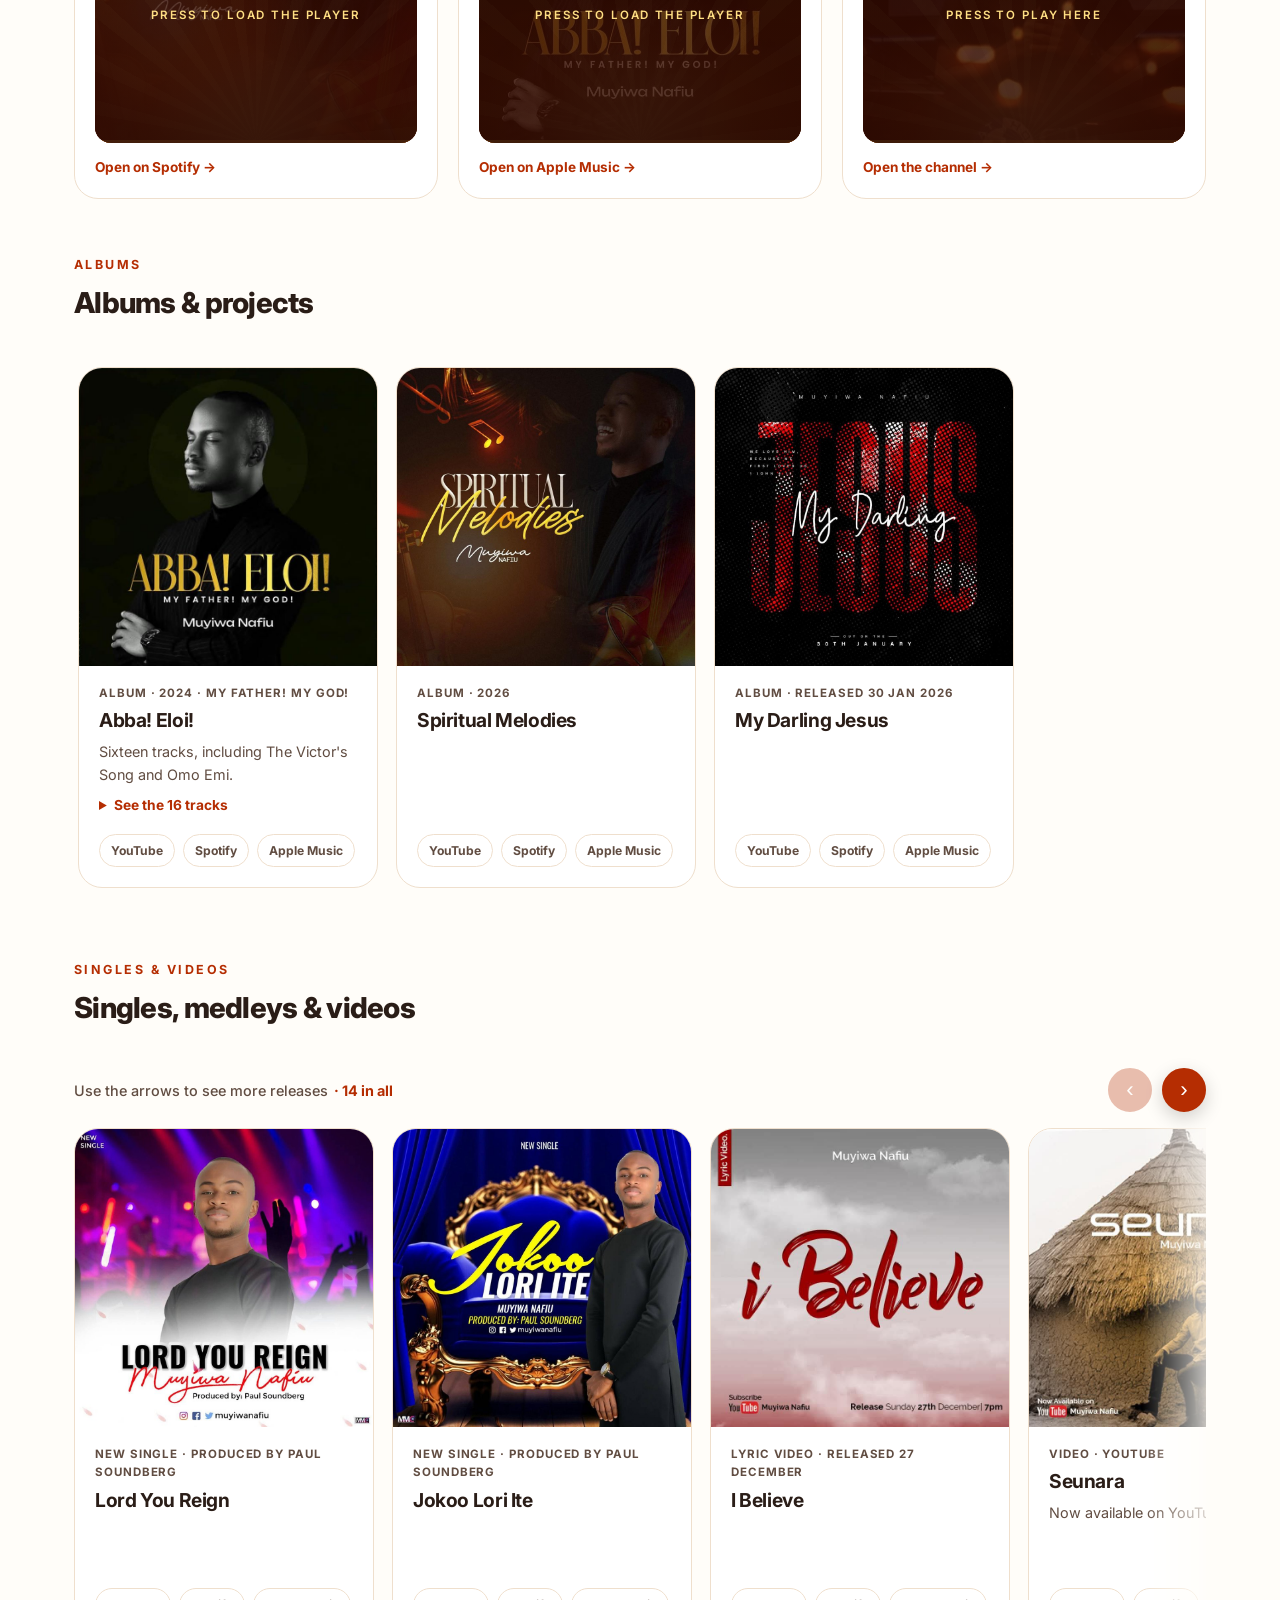
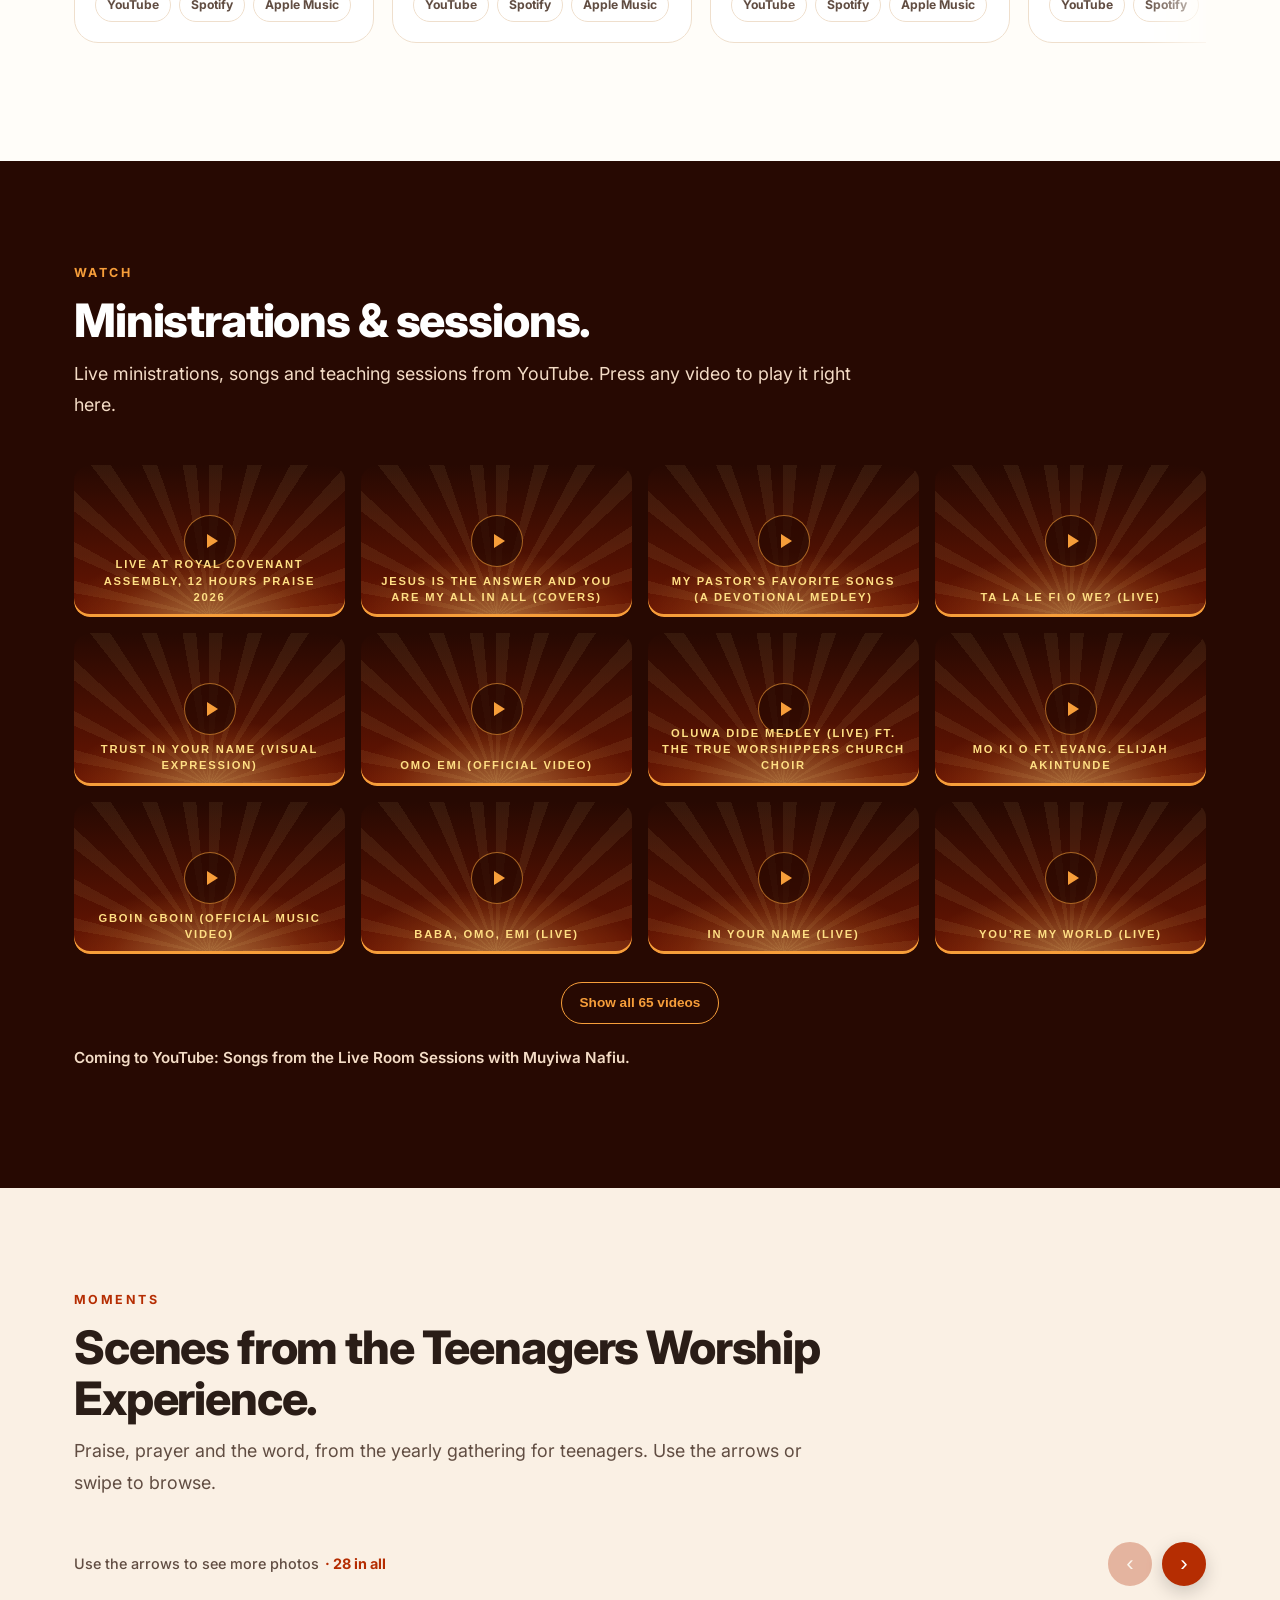
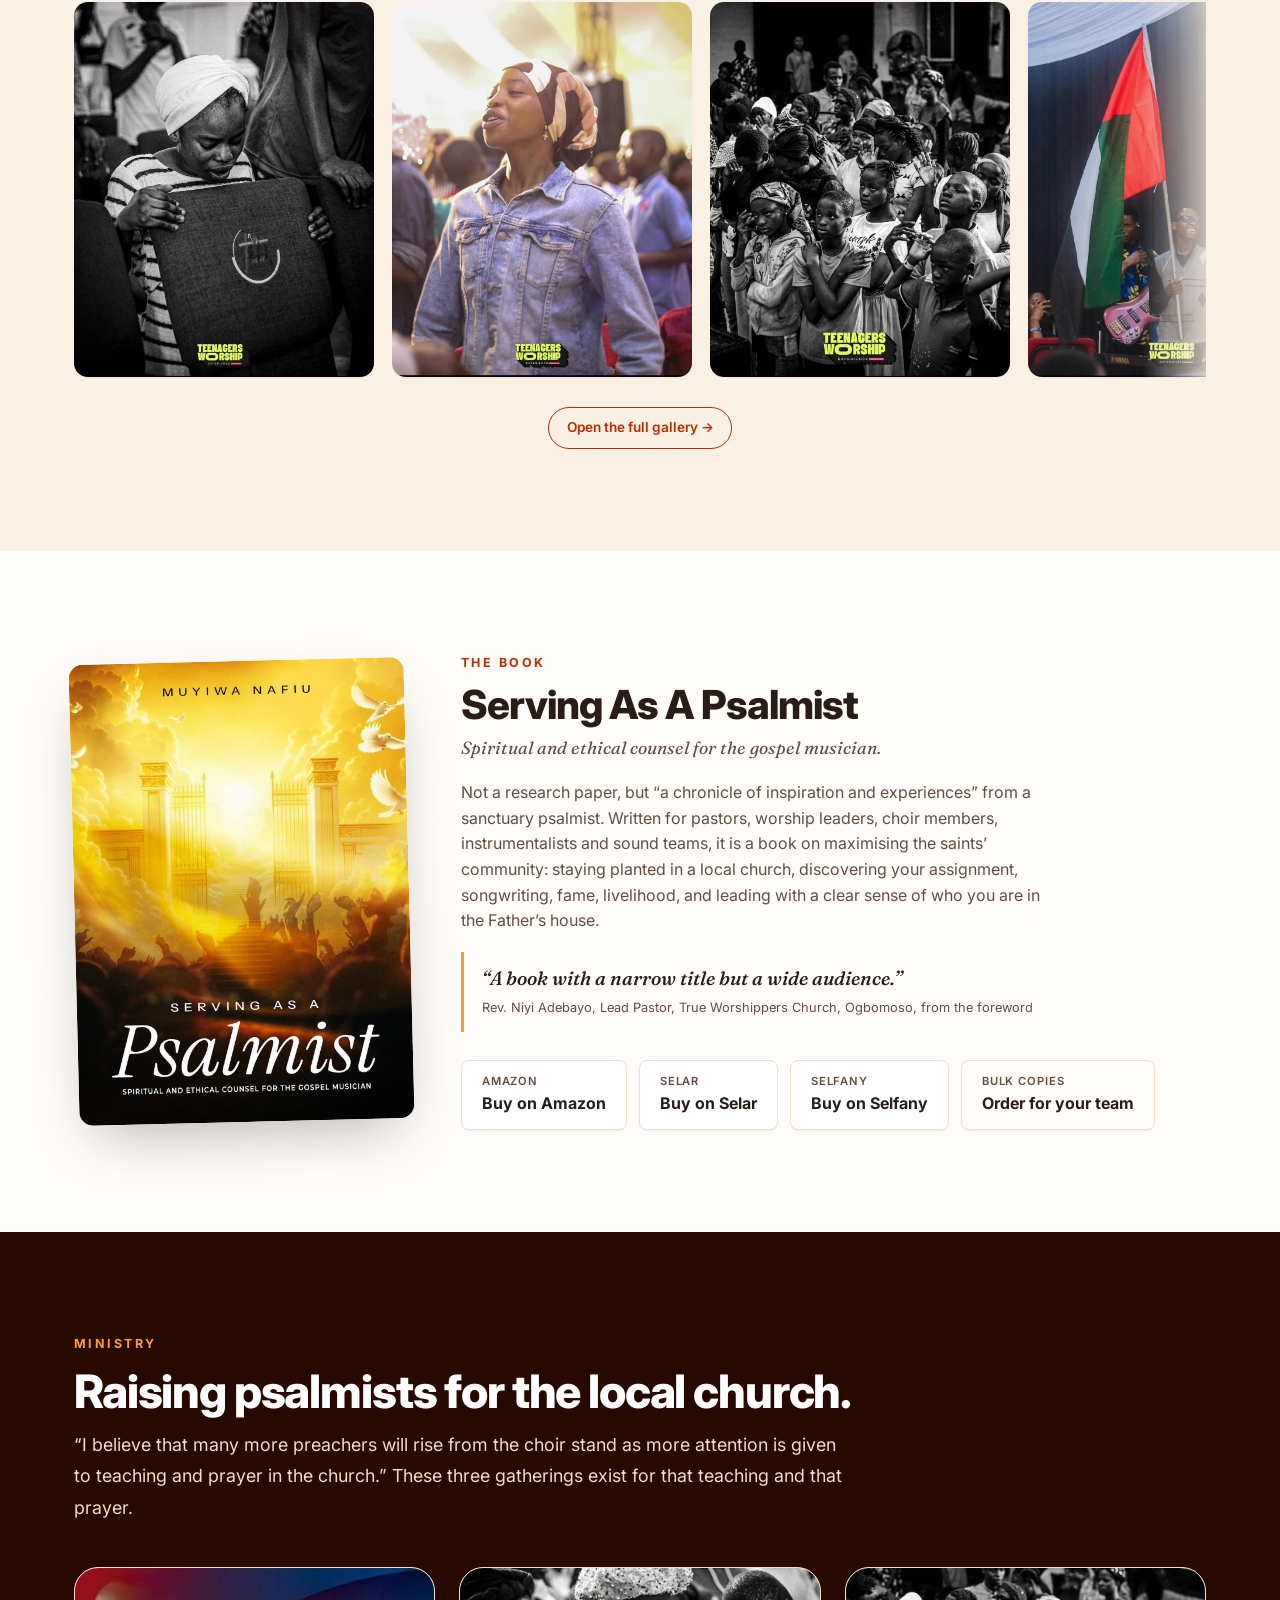
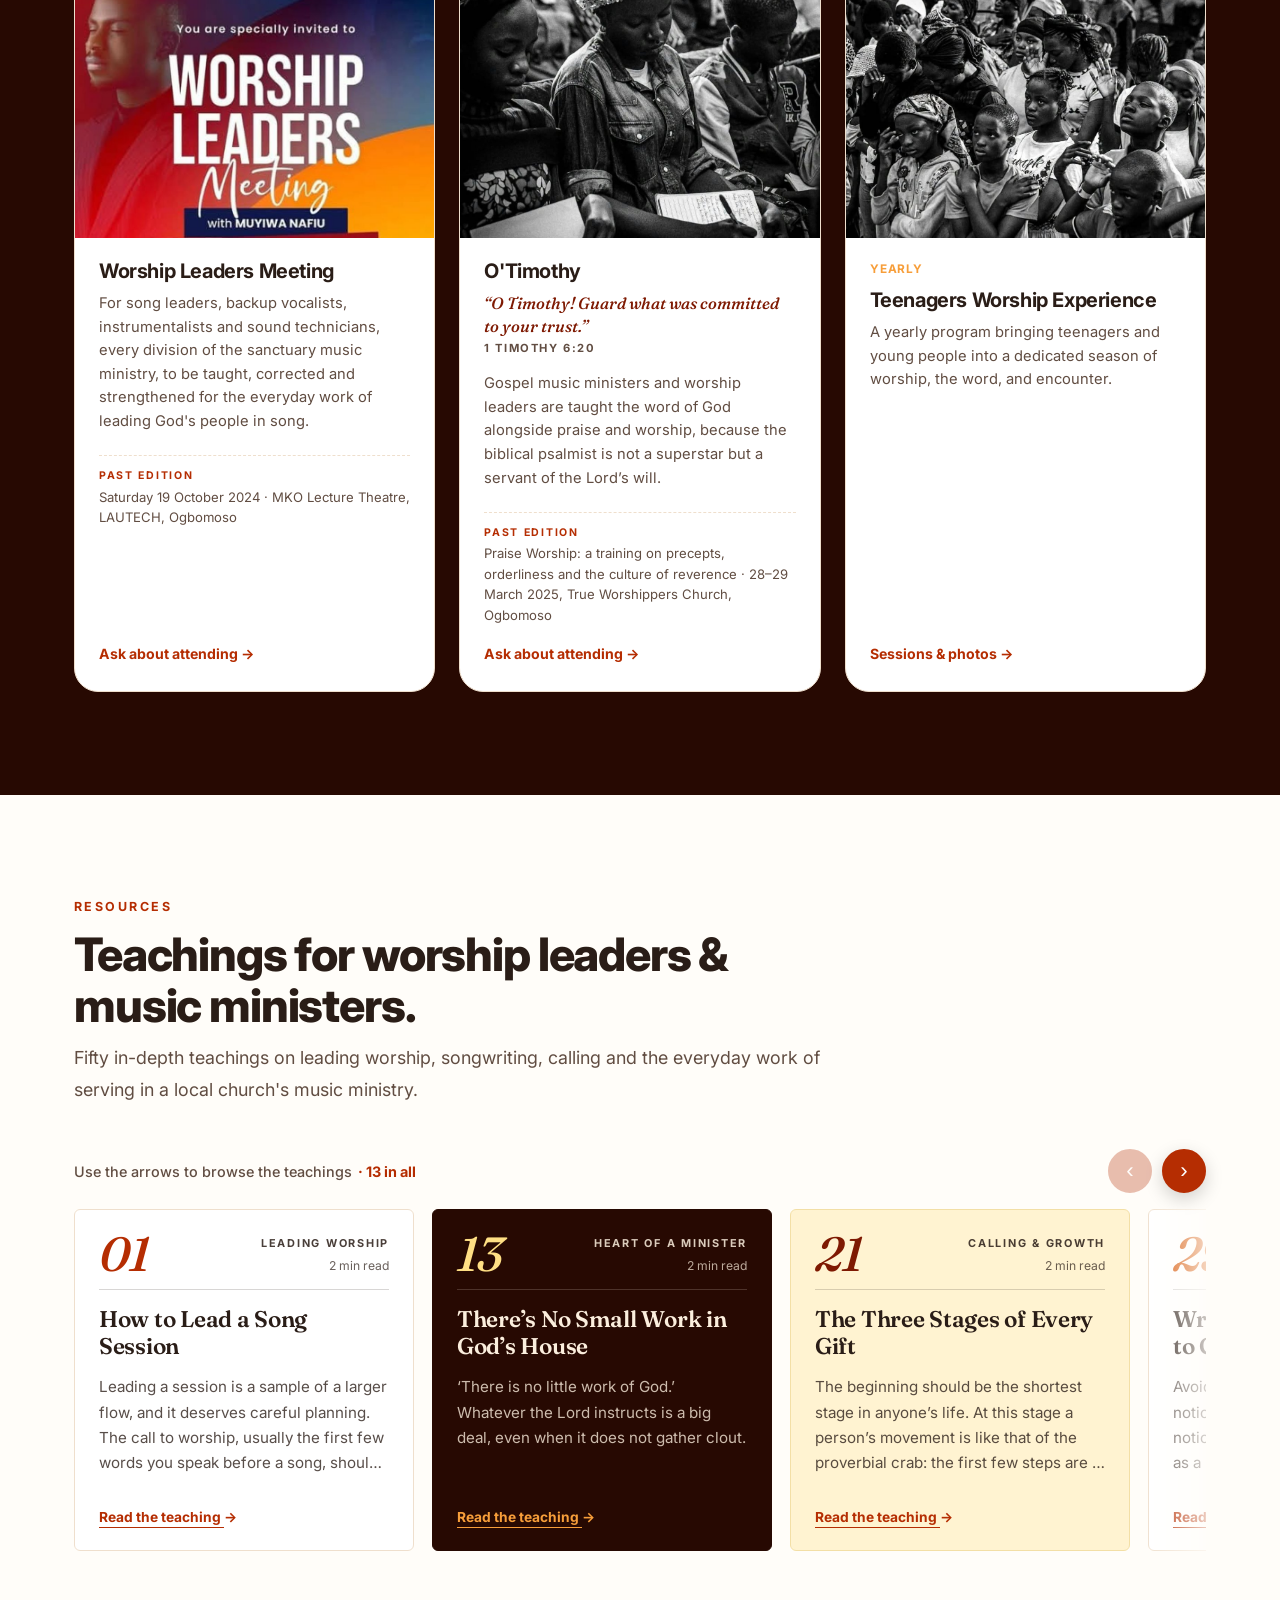
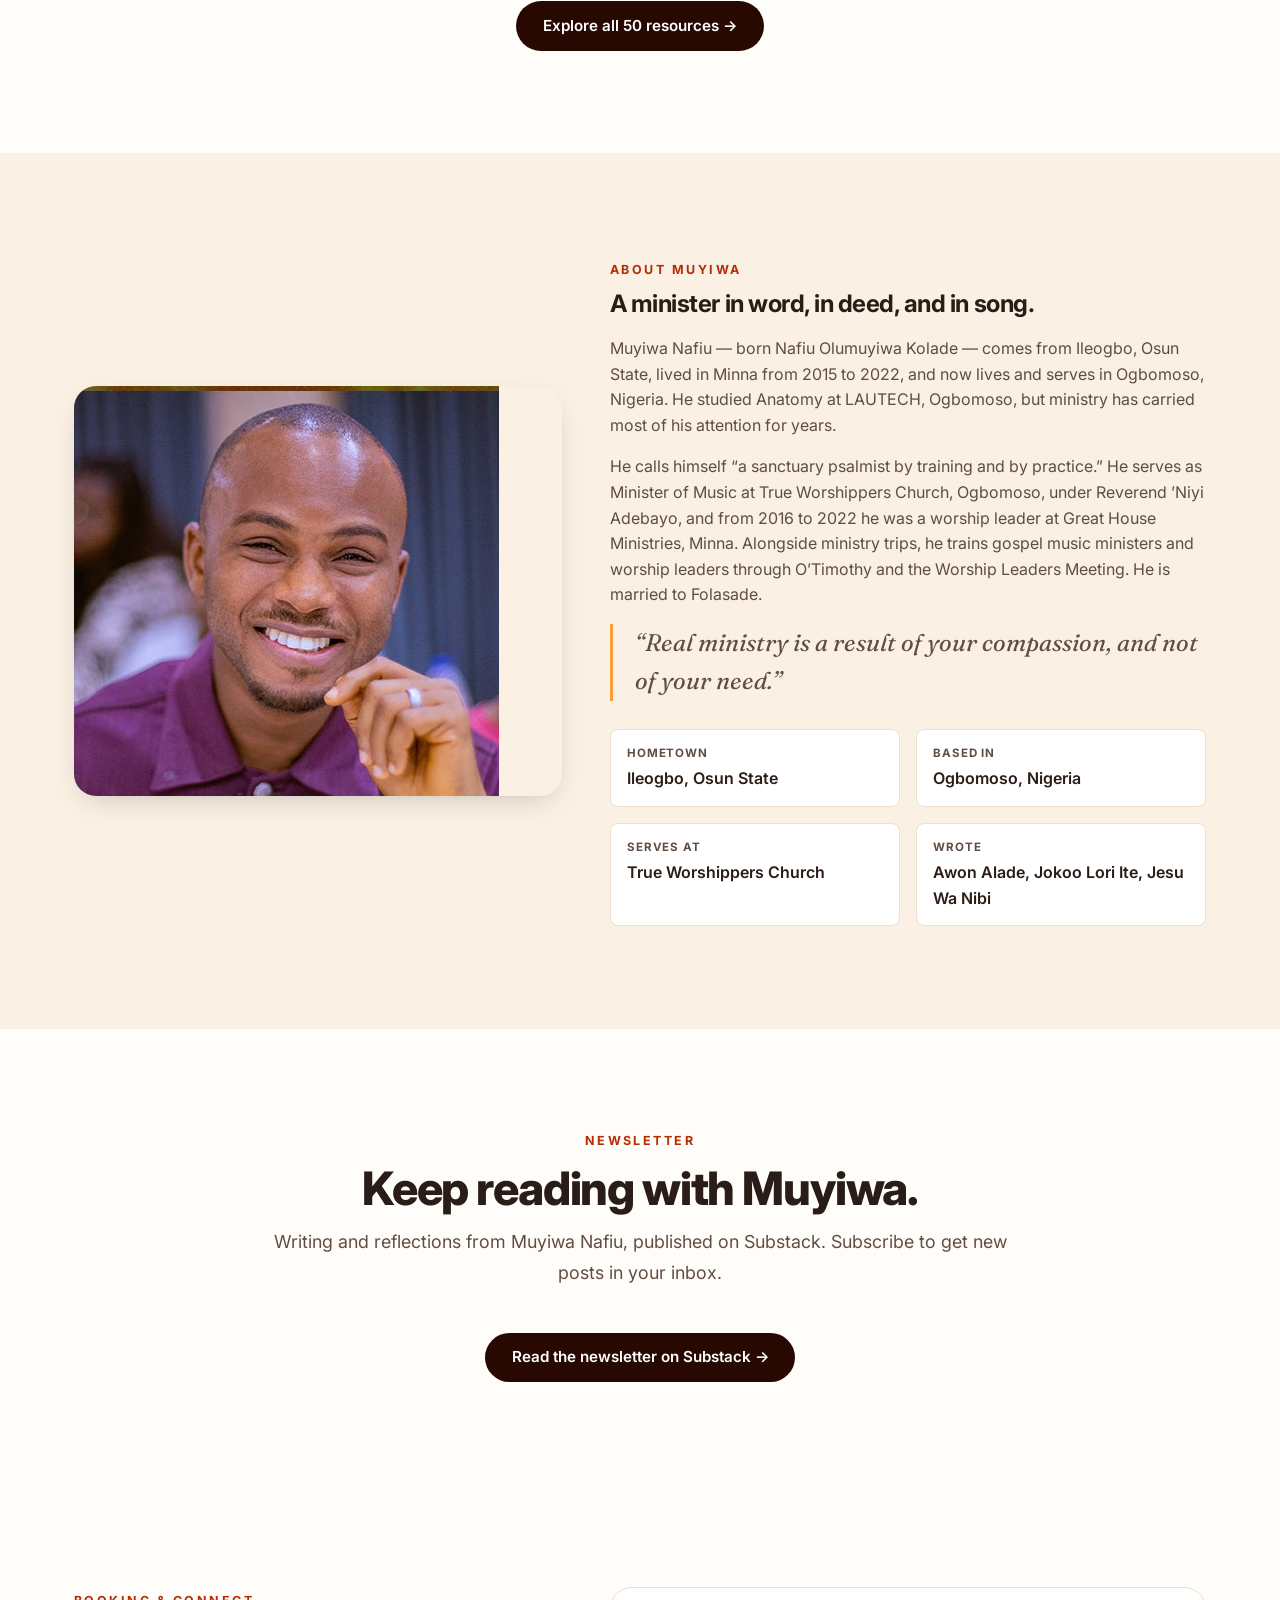
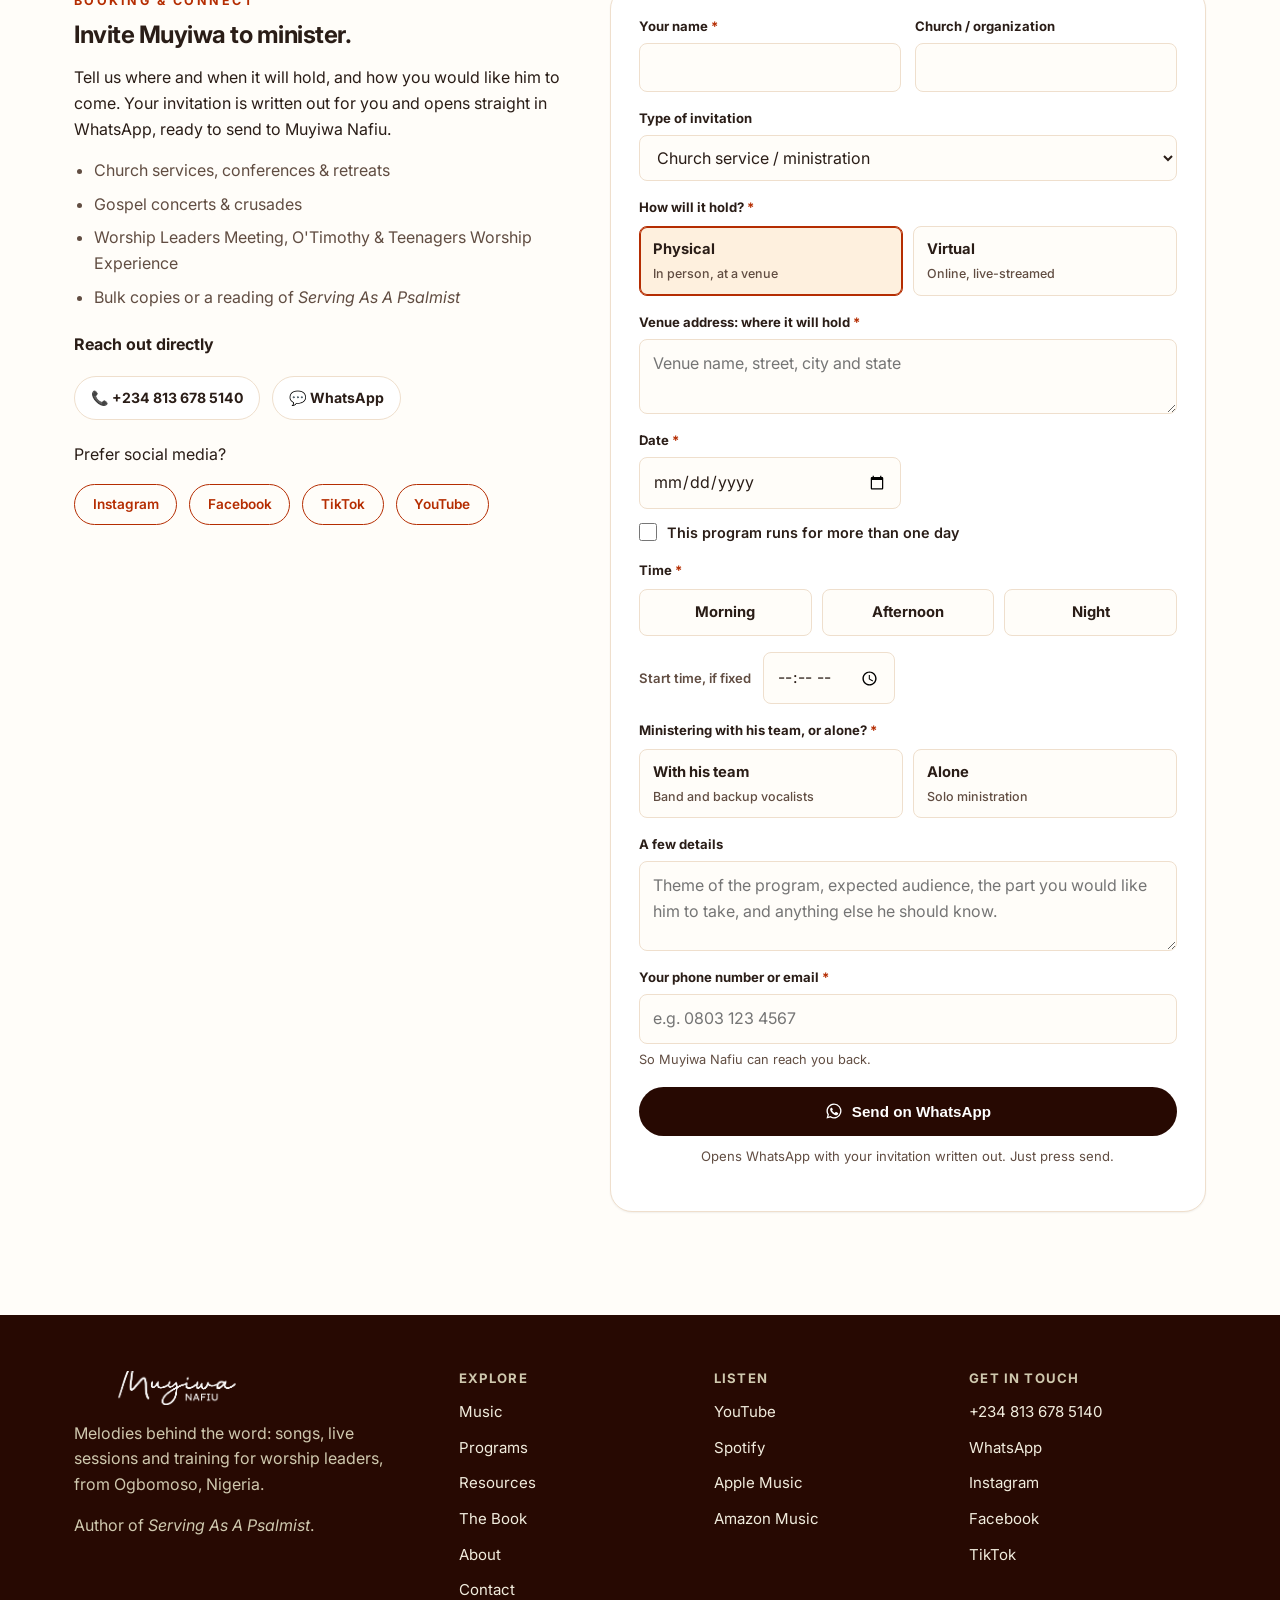
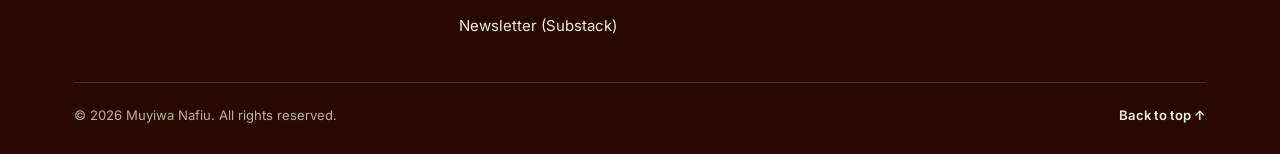
==== commit d7a8e53f: "SEO foundation: canonicals, sitemap, robots, structured data, share image - Add robots.txt and sitem" ====
--- a/index.html
+++ b/index.html
@@ -3,8 +3,9 @@
 <head>
 <meta charset="utf-8">
 <meta name="viewport" content="width=device-width, initial-scale=1">
-<title>Muyiwa Nafiu — Songs, live sessions &amp; training</title>
-<meta name="description" content="Official site of Muyiwa Nafiu, sanctuary psalmist and songwriter in Ogbomoso, Nigeria. Songs, live sessions, fifty teachings for worship leaders, and the book Serving As A Psalmist.">
+<title>Muyiwa Nafiu — Gospel Songs, Live Ministrations &amp; Teaching</title>
+<meta name="description" content="Muyiwa Nafiu is a sanctuary psalmist and songwriter in Ogbomoso, Nigeria. Listen to his songs, watch live ministrations and get his book, Serving As A Psalmist.">
+<link rel="canonical" href="https://www.muyiwanafiu.com/">
 <link rel="preconnect" href="https://fonts.googleapis.com">
 <link rel="preconnect" href="https://fonts.gstatic.com" crossorigin>
 <link href="https://fonts.googleapis.com/css2?family=Inter:wght@400;500;600;700;800&family=Fraunces:ital,wght@0,500;0,600;0,700;1,500;1,600&display=swap" rel="stylesheet">
@@ -15,8 +16,238 @@
 <meta name="theme-color" content="#270902">
 <meta property="og:type" content="website">
 <meta property="og:site_name" content="Muyiwa Nafiu">
+<meta property="og:url" content="https://www.muyiwanafiu.com/">
 <meta property="og:title" content="Muyiwa Nafiu — Jesus glorified, saints edified">
-<meta property="og:description" content="Songs, live sessions, fifty teachings for worship leaders, and the book Serving As A Psalmist.">
+<meta property="og:description" content="Songs, live ministrations, fifty teachings for worship leaders, and the book Serving As A Psalmist.">
+<meta property="og:image" content="https://www.muyiwanafiu.com/assets/og-image.jpg">
+<meta property="og:image:width" content="1200">
+<meta property="og:image:height" content="630">
+<meta property="og:image:alt" content="Muyiwa Nafiu ministering on stage, with the words Jesus glorified, saints edified">
+<meta name="twitter:card" content="summary_large_image">
+<script type="application/ld+json">
+{
+ "@context": "https://schema.org",
+ "@graph": [
+  {
+   "@type": "WebSite",
+   "@id": "https://www.muyiwanafiu.com/#website",
+   "url": "https://www.muyiwanafiu.com/",
+   "name": "Muyiwa Nafiu",
+   "inLanguage": "en",
+   "publisher": {
+    "@id": "https://www.muyiwanafiu.com/#person"
+   }
+  },
+  {
+   "@type": "ProfilePage",
+   "@id": "https://www.muyiwanafiu.com/#webpage",
+   "url": "https://www.muyiwanafiu.com/",
+   "name": "Muyiwa Nafiu — Gospel Songs, Live Ministrations & Teaching",
+   "isPartOf": {
+    "@id": "https://www.muyiwanafiu.com/#website"
+   },
+   "about": {
+    "@id": "https://www.muyiwanafiu.com/#person"
+   },
+   "mainEntity": {
+    "@id": "https://www.muyiwanafiu.com/#person"
+   },
+   "primaryImageOfPage": {
+    "@id": "https://www.muyiwanafiu.com/#portrait"
+   },
+   "inLanguage": "en",
+   "dateModified": "2026-11-17"
+  },
+  {
+   "@type": "Person",
+   "@id": "https://www.muyiwanafiu.com/#person",
+   "name": "Muyiwa Nafiu",
+   "alternateName": "Nafiu Olumuyiwa Kolade",
+   "url": "https://www.muyiwanafiu.com/",
+   "image": {
+    "@type": "ImageObject",
+    "@id": "https://www.muyiwanafiu.com/#portrait",
+    "url": "https://www.muyiwanafiu.com/assets/author-photo.jpg",
+    "width": 425,
+    "height": 410,
+    "caption": "Muyiwa Nafiu"
+   },
+   "description": "Sanctuary psalmist, songwriter and author based in Ogbomoso, Nigeria. Minister of Music at True Worshippers Church, Ogbomoso, who trains gospel music ministers and worship leaders through O'Timothy and the Worship Leaders Meeting.",
+   "jobTitle": "Minister of Music",
+   "worksFor": {
+    "@type": "Organization",
+    "name": "True Worshippers Church",
+    "address": {
+     "@type": "PostalAddress",
+     "addressLocality": "Ogbomoso",
+     "addressRegion": "Oyo",
+     "addressCountry": "NG"
+    }
+   },
+   "homeLocation": {
+    "@type": "Place",
+    "name": "Ogbomoso, Nigeria",
+    "address": {
+     "@type": "PostalAddress",
+     "addressLocality": "Ogbomoso",
+     "addressRegion": "Oyo",
+     "addressCountry": "NG"
+    }
+   },
+   "alumniOf": {
+    "@type": "CollegeOrUniversity",
+    "name": "Ladoke Akintola University of Technology (LAUTECH)",
+    "address": {
+     "@type": "PostalAddress",
+     "addressLocality": "Ogbomoso",
+     "addressRegion": "Oyo",
+     "addressCountry": "NG"
+    }
+   },
+   "knowsAbout": [
+    "Worship leading",
+    "Gospel music",
+    "Songwriting",
+    "Church music ministry"
+   ],
+   "sameAs": [
+    "https://open.spotify.com/artist/2SE4KREgR3rgtGtGLlMG33",
+    "https://music.apple.com/us/artist/muyiwa-nafiu/1762757513",
+    "https://music.amazon.co.uk/artists/B0DD353JCT/muyiwa-nafiu",
+    "https://www.youtube.com/channel/UC2avXw_YcyDlEM3plLc7FgA",
+    "https://www.youtube.com/@nafiumuyiwa",
+    "https://www.instagram.com/muyiwanafiu/",
+    "https://www.facebook.com/olumuyiwakolade/",
+    "https://www.tiktok.com/@muyiwa.nafiu",
+    "https://open.substack.com/pub/muyiwanafiu"
+   ]
+  },
+  {
+   "@type": "Book",
+   "@id": "https://www.muyiwanafiu.com/#book",
+   "name": "Serving As A Psalmist",
+   "alternativeHeadline": "Spiritual and Ethical Counsel for the Gospel Musician",
+   "author": {
+    "@id": "https://www.muyiwanafiu.com/#person"
+   },
+   "isbn": "978-978-68-2141-2",
+   "numberOfPages": 158,
+   "inLanguage": "en",
+   "datePublished": "2026",
+   "image": "https://www.muyiwanafiu.com/assets/book-cover.jpg",
+   "url": "https://www.muyiwanafiu.com/#book",
+   "description": "Spiritual and ethical counsel for pastors, worship leaders, choir members, instrumentalists and sound teams: staying planted in a local church, discovering your assignment, songwriting, fame and livelihood.",
+   "sameAs": [
+    "https://amzn.in/d/0fLJAYCl",
+    "https://selar.com/4141744u0b",
+    "https://selfany.com/OHJBT8XIB6"
+   ]
+  },
+  {
+   "@type": "MusicAlbum",
+   "@id": "https://www.muyiwanafiu.com/#album-abba-eloi",
+   "name": "Abba! Eloi! (My Father! My God!)",
+   "alternateName": "Abba! Eloi!",
+   "byArtist": {
+    "@id": "https://www.muyiwanafiu.com/#person"
+   },
+   "datePublished": "2024-08-14",
+   "numTracks": 16,
+   "image": "https://www.muyiwanafiu.com/assets/releases/abba-eloi.jpg",
+   "albumProductionType": "https://schema.org/StudioAlbum",
+   "albumReleaseType": "https://schema.org/AlbumRelease",
+   "track": [
+    {
+     "@type": "MusicRecording",
+     "name": "Not afraid"
+    },
+    {
+     "@type": "MusicRecording",
+     "name": "Ogbemilosoke"
+    },
+    {
+     "@type": "MusicRecording",
+     "name": "Elerunise"
+    },
+    {
+     "@type": "MusicRecording",
+     "name": "Mimo Mimo"
+    },
+    {
+     "@type": "MusicRecording",
+     "name": "The Victor's Song"
+    },
+    {
+     "@type": "MusicRecording",
+     "name": "Gbein Gbein!"
+    },
+    {
+     "@type": "MusicRecording",
+     "name": "Gudugudu Meje"
+    },
+    {
+     "@type": "MusicRecording",
+     "name": "Not afraid ft Seun Jacobs"
+    },
+    {
+     "@type": "MusicRecording",
+     "name": "Talo le ba O dogba"
+    },
+    {
+     "@type": "MusicRecording",
+     "name": "The Verdict"
+    },
+    {
+     "@type": "MusicRecording",
+     "name": "The Ways of God"
+    },
+    {
+     "@type": "MusicRecording",
+     "name": "Timilehin"
+    },
+    {
+     "@type": "MusicRecording",
+     "name": "Thanksgiving (E se)"
+    },
+    {
+     "@type": "MusicRecording",
+     "name": "Shine"
+    },
+    {
+     "@type": "MusicRecording",
+     "name": "Omo Emi"
+    },
+    {
+     "@type": "MusicRecording",
+     "name": "Mo ki O"
+    }
+   ]
+  },
+  {
+   "@type": "MusicAlbum",
+   "@id": "https://www.muyiwanafiu.com/#album-spiritual-melodies",
+   "name": "Spiritual Melodies",
+   "byArtist": {
+    "@id": "https://www.muyiwanafiu.com/#person"
+   },
+   "datePublished": "2026-01-17",
+   "image": "https://www.muyiwanafiu.com/assets/releases/spiritual-melodies.jpg",
+   "albumReleaseType": "https://schema.org/AlbumRelease"
+  },
+  {
+   "@type": "MusicAlbum",
+   "@id": "https://www.muyiwanafiu.com/#album-my-darling-jesus",
+   "name": "My Darling Jesus",
+   "byArtist": {
+    "@id": "https://www.muyiwanafiu.com/#person"
+   },
+   "datePublished": "2026-01-30",
+   "image": "https://www.muyiwanafiu.com/assets/releases/my-darling-jesus.jpg",
+   "albumReleaseType": "https://schema.org/AlbumRelease"
+  }
+ ]
+}
+</script>
 </head>
 <body>
 <a class="skip-link" href="#main">Skip to content</a>
@@ -33,10 +264,10 @@
         <div class="nav-dropdown-menu">
           <a href="#wlm">Worship Leaders Meeting</a>
           <a href="#otimothy">O'Timothy</a>
-          <a href="teenagers-worship-experience.html">Teenagers Worship Experience</a>
-        </div>
-      </div>
-      <a href="resources.html">Resources</a>
+          <a href="/teenagers-worship-experience">Teenagers Worship Experience</a>
+        </div>
+      </div>
+      <a href="/resources">Resources</a>
       <a href="#book">The Book</a>
       <a href="#about">About</a>
       <a href="#newsletter">Newsletter</a>
@@ -53,8 +284,8 @@
     <span class="mobile-nav-label">Programs</span>
     <a href="#wlm" class="sub">Worship Leaders Meeting</a>
     <a href="#otimothy" class="sub">O'Timothy</a>
-    <a href="teenagers-worship-experience.html" class="sub">Teenagers Worship Experience</a>
-    <a href="resources.html">Resources</a>
+    <a href="/teenagers-worship-experience" class="sub">Teenagers Worship Experience</a>
+    <a href="/resources">Resources</a>
     <a href="#book">The Book</a>
     <a href="#about">About</a>
     <a href="#invite">Contact</a>
@@ -67,16 +298,15 @@
   <!-- ========== HERO ========== -->
   <section class="hero" id="top">
     <div class="hero-slides" aria-hidden="true">
-      <div class="slide" style="--i:0"><img src="assets/releases/hero-worship.jpg" alt=""></div>
-      <div class="slide" style="--i:1"><img src="assets/releases/lord-you-reign.jpg" alt=""></div>
-      <div class="slide" style="--i:2"><img src="assets/releases/seunara.jpg" alt=""></div>
-      <div class="slide" style="--i:3"><img src="assets/releases/the-verdict.jpg" alt=""></div>
-      <div class="slide" style="--i:4"><img src="assets/releases/jokoo-lori-ite.jpg" alt=""></div>
+      <div class="slide" style="--i:0"><img src="assets/releases/hero-worship.jpg" alt="" fetchpriority="high"></div>
+      <div class="slide" style="--i:1"><img src="assets/releases/lord-you-reign.jpg" alt="" decoding="async"></div>
+      <div class="slide" style="--i:2"><img src="assets/releases/seunara.jpg" alt="" decoding="async"></div>
+      <div class="slide" style="--i:3"><img src="assets/releases/the-verdict.jpg" alt="" decoding="async"></div>
+      <div class="slide" style="--i:4"><img src="assets/releases/jokoo-lori-ite.jpg" alt="" decoding="async"></div>
     </div>
     <div class="hero-shade" aria-hidden="true"></div>
     <div class="hero-content">
-      <p class="hero-name rise d0">Muyiwa Nafiu</p>
-      <h1><span class="rise d1">Jesus glorified,</span><span class="rise d2"><em>saints edified.</em></span></h1>
+      <h1><span class="hero-name rise d0">Muyiwa Nafiu</span> <span class="rise d1">Jesus glorified,</span> <span class="rise d2"><em>saints edified.</em></span></h1>
       <p class="lede rise d4">Songs that put melody behind the word of God, for the gathered church and for the secret place.</p>
       <div class="btn-row rise d5"><a class="btn btn-gold" href="#music">Listen &amp; worship</a><a class="btn btn-outline-light" href="#watch">Watch sessions</a></div>
     </div>
@@ -342,71 +572,71 @@
       </div>
       <div class="video-wrap" data-video-wrap>
         <div class="video-grid" data-video-grid>
-        <button class="video-tile clean-slot" type="button" data-vid="9EFOaBiH2SI" aria-label="Play video 1"><img src="https://i.ytimg.com/vi/9EFOaBiH2SI/hqdefault.jpg" alt="" loading="lazy" width="480" height="360"><span class="vt-play" aria-hidden="true"><svg viewBox="0 0 24 24" width="24" height="24" aria-hidden="true"><path d="M8 5v14l11-7z" fill="currentColor"/></svg></span><span class="vt-num">Video 01</span></button>
-        <button class="video-tile clean-slot" type="button" data-vid="jwHW7trSG2A" aria-label="Play video 2"><img src="https://i.ytimg.com/vi/jwHW7trSG2A/hqdefault.jpg" alt="" loading="lazy" width="480" height="360"><span class="vt-play" aria-hidden="true"><svg viewBox="0 0 24 24" width="24" height="24" aria-hidden="true"><path d="M8 5v14l11-7z" fill="currentColor"/></svg></span><span class="vt-num">Video 02</span></button>
-        <button class="video-tile clean-slot" type="button" data-vid="C05C7rm67Rc" aria-label="Play video 3"><img src="https://i.ytimg.com/vi/C05C7rm67Rc/hqdefault.jpg" alt="" loading="lazy" width="480" height="360"><span class="vt-play" aria-hidden="true"><svg viewBox="0 0 24 24" width="24" height="24" aria-hidden="true"><path d="M8 5v14l11-7z" fill="currentColor"/></svg></span><span class="vt-num">Video 03</span></button>
-        <button class="video-tile clean-slot" type="button" data-vid="NNih2rbZA5g" aria-label="Play video 4"><img src="https://i.ytimg.com/vi/NNih2rbZA5g/hqdefault.jpg" alt="" loading="lazy" width="480" height="360"><span class="vt-play" aria-hidden="true"><svg viewBox="0 0 24 24" width="24" height="24" aria-hidden="true"><path d="M8 5v14l11-7z" fill="currentColor"/></svg></span><span class="vt-num">Video 04</span></button>
-        <button class="video-tile clean-slot" type="button" data-vid="Nl6B2jQl35E" aria-label="Play video 5"><img src="https://i.ytimg.com/vi/Nl6B2jQl35E/hqdefault.jpg" alt="" loading="lazy" width="480" height="360"><span class="vt-play" aria-hidden="true"><svg viewBox="0 0 24 24" width="24" height="24" aria-hidden="true"><path d="M8 5v14l11-7z" fill="currentColor"/></svg></span><span class="vt-num">Video 05</span></button>
-        <button class="video-tile clean-slot" type="button" data-vid="El95lU3Fiho" aria-label="Play video 6"><img src="https://i.ytimg.com/vi/El95lU3Fiho/hqdefault.jpg" alt="" loading="lazy" width="480" height="360"><span class="vt-play" aria-hidden="true"><svg viewBox="0 0 24 24" width="24" height="24" aria-hidden="true"><path d="M8 5v14l11-7z" fill="currentColor"/></svg></span><span class="vt-num">Video 06</span></button>
-        <button class="video-tile clean-slot" type="button" data-vid="V3pzYkV--JI" aria-label="Play video 7"><img src="https://i.ytimg.com/vi/V3pzYkV--JI/hqdefault.jpg" alt="" loading="lazy" width="480" height="360"><span class="vt-play" aria-hidden="true"><svg viewBox="0 0 24 24" width="24" height="24" aria-hidden="true"><path d="M8 5v14l11-7z" fill="currentColor"/></svg></span><span class="vt-num">Video 07</span></button>
-        <button class="video-tile clean-slot" type="button" data-vid="wnC5OE3ehHU" aria-label="Play video 8"><img src="https://i.ytimg.com/vi/wnC5OE3ehHU/hqdefault.jpg" alt="" loading="lazy" width="480" height="360"><span class="vt-play" aria-hidden="true"><svg viewBox="0 0 24 24" width="24" height="24" aria-hidden="true"><path d="M8 5v14l11-7z" fill="currentColor"/></svg></span><span class="vt-num">Video 08</span></button>
-        <button class="video-tile clean-slot" type="button" data-vid="gbUujYXi-_M" aria-label="Play video 9"><img src="https://i.ytimg.com/vi/gbUujYXi-_M/hqdefault.jpg" alt="" loading="lazy" width="480" height="360"><span class="vt-play" aria-hidden="true"><svg viewBox="0 0 24 24" width="24" height="24" aria-hidden="true"><path d="M8 5v14l11-7z" fill="currentColor"/></svg></span><span class="vt-num">Video 09</span></button>
-        <button class="video-tile clean-slot" type="button" data-vid="ts4oay4rlns" aria-label="Play video 10"><img src="https://i.ytimg.com/vi/ts4oay4rlns/hqdefault.jpg" alt="" loading="lazy" width="480" height="360"><span class="vt-play" aria-hidden="true"><svg viewBox="0 0 24 24" width="24" height="24" aria-hidden="true"><path d="M8 5v14l11-7z" fill="currentColor"/></svg></span><span class="vt-num">Video 10</span></button>
-        <button class="video-tile clean-slot" type="button" data-vid="8xOsgLlMs9A" aria-label="Play video 11"><img src="https://i.ytimg.com/vi/8xOsgLlMs9A/hqdefault.jpg" alt="" loading="lazy" width="480" height="360"><span class="vt-play" aria-hidden="true"><svg viewBox="0 0 24 24" width="24" height="24" aria-hidden="true"><path d="M8 5v14l11-7z" fill="currentColor"/></svg></span><span class="vt-num">Video 11</span></button>
-        <button class="video-tile clean-slot" type="button" data-vid="s22d72EligQ" aria-label="Play video 12"><img src="https://i.ytimg.com/vi/s22d72EligQ/hqdefault.jpg" alt="" loading="lazy" width="480" height="360"><span class="vt-play" aria-hidden="true"><svg viewBox="0 0 24 24" width="24" height="24" aria-hidden="true"><path d="M8 5v14l11-7z" fill="currentColor"/></svg></span><span class="vt-num">Video 12</span></button>
-        <button class="video-tile clean-slot" type="button" data-vid="Fh7y3smOkAg" aria-label="Play video 13"><img src="https://i.ytimg.com/vi/Fh7y3smOkAg/hqdefault.jpg" alt="" loading="lazy" width="480" height="360"><span class="vt-play" aria-hidden="true"><svg viewBox="0 0 24 24" width="24" height="24" aria-hidden="true"><path d="M8 5v14l11-7z" fill="currentColor"/></svg></span><span class="vt-num">Video 13</span></button>
-        <button class="video-tile clean-slot" type="button" data-vid="Db_pwtUtjYs" aria-label="Play video 14"><img src="https://i.ytimg.com/vi/Db_pwtUtjYs/hqdefault.jpg" alt="" loading="lazy" width="480" height="360"><span class="vt-play" aria-hidden="true"><svg viewBox="0 0 24 24" width="24" height="24" aria-hidden="true"><path d="M8 5v14l11-7z" fill="currentColor"/></svg></span><span class="vt-num">Video 14</span></button>
-        <button class="video-tile clean-slot" type="button" data-vid="To2-i1Bd8dE" aria-label="Play video 15"><img src="https://i.ytimg.com/vi/To2-i1Bd8dE/hqdefault.jpg" alt="" loading="lazy" width="480" height="360"><span class="vt-play" aria-hidden="true"><svg viewBox="0 0 24 24" width="24" height="24" aria-hidden="true"><path d="M8 5v14l11-7z" fill="currentColor"/></svg></span><span class="vt-num">Video 15</span></button>
-        <button class="video-tile clean-slot" type="button" data-vid="iZ9obLWwDs4" aria-label="Play video 16"><img src="https://i.ytimg.com/vi/iZ9obLWwDs4/hqdefault.jpg" alt="" loading="lazy" width="480" height="360"><span class="vt-play" aria-hidden="true"><svg viewBox="0 0 24 24" width="24" height="24" aria-hidden="true"><path d="M8 5v14l11-7z" fill="currentColor"/></svg></span><span class="vt-num">Video 16</span></button>
-        <button class="video-tile clean-slot" type="button" data-vid="fVJknrCtDq4" aria-label="Play video 17"><img src="https://i.ytimg.com/vi/fVJknrCtDq4/hqdefault.jpg" alt="" loading="lazy" width="480" height="360"><span class="vt-play" aria-hidden="true"><svg viewBox="0 0 24 24" width="24" height="24" aria-hidden="true"><path d="M8 5v14l11-7z" fill="currentColor"/></svg></span><span class="vt-num">Video 17</span></button>
-        <button class="video-tile clean-slot" type="button" data-vid="y6HLlln4SZw" aria-label="Play video 18"><img src="https://i.ytimg.com/vi/y6HLlln4SZw/hqdefault.jpg" alt="" loading="lazy" width="480" height="360"><span class="vt-play" aria-hidden="true"><svg viewBox="0 0 24 24" width="24" height="24" aria-hidden="true"><path d="M8 5v14l11-7z" fill="currentColor"/></svg></span><span class="vt-num">Video 18</span></button>
-        <button class="video-tile clean-slot" type="button" data-vid="e10lZ_HSkFg" aria-label="Play video 19"><img src="https://i.ytimg.com/vi/e10lZ_HSkFg/hqdefault.jpg" alt="" loading="lazy" width="480" height="360"><span class="vt-play" aria-hidden="true"><svg viewBox="0 0 24 24" width="24" height="24" aria-hidden="true"><path d="M8 5v14l11-7z" fill="currentColor"/></svg></span><span class="vt-num">Video 19</span></button>
-        <button class="video-tile clean-slot" type="button" data-vid="vaXSHoYTe0I" aria-label="Play video 20"><img src="https://i.ytimg.com/vi/vaXSHoYTe0I/hqdefault.jpg" alt="" loading="lazy" width="480" height="360"><span class="vt-play" aria-hidden="true"><svg viewBox="0 0 24 24" width="24" height="24" aria-hidden="true"><path d="M8 5v14l11-7z" fill="currentColor"/></svg></span><span class="vt-num">Video 20</span></button>
-        <button class="video-tile clean-slot" type="button" data-vid="z-Ng9gNTH4c" aria-label="Play video 21"><img src="https://i.ytimg.com/vi/z-Ng9gNTH4c/hqdefault.jpg" alt="" loading="lazy" width="480" height="360"><span class="vt-play" aria-hidden="true"><svg viewBox="0 0 24 24" width="24" height="24" aria-hidden="true"><path d="M8 5v14l11-7z" fill="currentColor"/></svg></span><span class="vt-num">Video 21</span></button>
-        <button class="video-tile clean-slot" type="button" data-vid="9Hp0CIORzPs" aria-label="Play video 22"><img src="https://i.ytimg.com/vi/9Hp0CIORzPs/hqdefault.jpg" alt="" loading="lazy" width="480" height="360"><span class="vt-play" aria-hidden="true"><svg viewBox="0 0 24 24" width="24" height="24" aria-hidden="true"><path d="M8 5v14l11-7z" fill="currentColor"/></svg></span><span class="vt-num">Video 22</span></button>
-        <button class="video-tile clean-slot" type="button" data-vid="zHDBy8cKZ8g" aria-label="Play video 23"><img src="https://i.ytimg.com/vi/zHDBy8cKZ8g/hqdefault.jpg" alt="" loading="lazy" width="480" height="360"><span class="vt-play" aria-hidden="true"><svg viewBox="0 0 24 24" width="24" height="24" aria-hidden="true"><path d="M8 5v14l11-7z" fill="currentColor"/></svg></span><span class="vt-num">Video 23</span></button>
-        <button class="video-tile clean-slot" type="button" data-vid="petLqnzVxOo" aria-label="Play video 24"><img src="https://i.ytimg.com/vi/petLqnzVxOo/hqdefault.jpg" alt="" loading="lazy" width="480" height="360"><span class="vt-play" aria-hidden="true"><svg viewBox="0 0 24 24" width="24" height="24" aria-hidden="true"><path d="M8 5v14l11-7z" fill="currentColor"/></svg></span><span class="vt-num">Video 24</span></button>
-        <button class="video-tile clean-slot" type="button" data-vid="TIdp0ChelCc" aria-label="Play video 25"><img src="https://i.ytimg.com/vi/TIdp0ChelCc/hqdefault.jpg" alt="" loading="lazy" width="480" height="360"><span class="vt-play" aria-hidden="true"><svg viewBox="0 0 24 24" width="24" height="24" aria-hidden="true"><path d="M8 5v14l11-7z" fill="currentColor"/></svg></span><span class="vt-num">Video 25</span></button>
-        <button class="video-tile clean-slot" type="button" data-vid="GYX9HYOvnyw" aria-label="Play video 26"><img src="https://i.ytimg.com/vi/GYX9HYOvnyw/hqdefault.jpg" alt="" loading="lazy" width="480" height="360"><span class="vt-play" aria-hidden="true"><svg viewBox="0 0 24 24" width="24" height="24" aria-hidden="true"><path d="M8 5v14l11-7z" fill="currentColor"/></svg></span><span class="vt-num">Video 26</span></button>
-        <button class="video-tile clean-slot" type="button" data-vid="W53M6_ofsC8" aria-label="Play video 27"><img src="https://i.ytimg.com/vi/W53M6_ofsC8/hqdefault.jpg" alt="" loading="lazy" width="480" height="360"><span class="vt-play" aria-hidden="true"><svg viewBox="0 0 24 24" width="24" height="24" aria-hidden="true"><path d="M8 5v14l11-7z" fill="currentColor"/></svg></span><span class="vt-num">Video 27</span></button>
-        <button class="video-tile clean-slot" type="button" data-vid="nNs3asfvH7A" aria-label="Play video 28"><img src="https://i.ytimg.com/vi/nNs3asfvH7A/hqdefault.jpg" alt="" loading="lazy" width="480" height="360"><span class="vt-play" aria-hidden="true"><svg viewBox="0 0 24 24" width="24" height="24" aria-hidden="true"><path d="M8 5v14l11-7z" fill="currentColor"/></svg></span><span class="vt-num">Video 28</span></button>
-        <button class="video-tile clean-slot" type="button" data-vid="bNE48gjzG48" aria-label="Play video 29"><img src="https://i.ytimg.com/vi/bNE48gjzG48/hqdefault.jpg" alt="" loading="lazy" width="480" height="360"><span class="vt-play" aria-hidden="true"><svg viewBox="0 0 24 24" width="24" height="24" aria-hidden="true"><path d="M8 5v14l11-7z" fill="currentColor"/></svg></span><span class="vt-num">Video 29</span></button>
-        <button class="video-tile clean-slot" type="button" data-vid="D2m5GxmSMcU" aria-label="Play video 30"><img src="https://i.ytimg.com/vi/D2m5GxmSMcU/hqdefault.jpg" alt="" loading="lazy" width="480" height="360"><span class="vt-play" aria-hidden="true"><svg viewBox="0 0 24 24" width="24" height="24" aria-hidden="true"><path d="M8 5v14l11-7z" fill="currentColor"/></svg></span><span class="vt-num">Video 30</span></button>
-        <button class="video-tile clean-slot" type="button" data-vid="ub_4CdUn5Vw" aria-label="Play video 31"><img src="https://i.ytimg.com/vi/ub_4CdUn5Vw/hqdefault.jpg" alt="" loading="lazy" width="480" height="360"><span class="vt-play" aria-hidden="true"><svg viewBox="0 0 24 24" width="24" height="24" aria-hidden="true"><path d="M8 5v14l11-7z" fill="currentColor"/></svg></span><span class="vt-num">Video 31</span></button>
-        <button class="video-tile clean-slot" type="button" data-vid="ltLbQzuGfiY" aria-label="Play video 32"><img src="https://i.ytimg.com/vi/ltLbQzuGfiY/hqdefault.jpg" alt="" loading="lazy" width="480" height="360"><span class="vt-play" aria-hidden="true"><svg viewBox="0 0 24 24" width="24" height="24" aria-hidden="true"><path d="M8 5v14l11-7z" fill="currentColor"/></svg></span><span class="vt-num">Video 32</span></button>
-        <button class="video-tile clean-slot" type="button" data-vid="rdVDzhkxUGo" aria-label="Play video 33"><img src="https://i.ytimg.com/vi/rdVDzhkxUGo/hqdefault.jpg" alt="" loading="lazy" width="480" height="360"><span class="vt-play" aria-hidden="true"><svg viewBox="0 0 24 24" width="24" height="24" aria-hidden="true"><path d="M8 5v14l11-7z" fill="currentColor"/></svg></span><span class="vt-num">Video 33</span></button>
-        <button class="video-tile clean-slot" type="button" data-vid="Q7RdJtoYCCk" aria-label="Play video 34"><img src="https://i.ytimg.com/vi/Q7RdJtoYCCk/hqdefault.jpg" alt="" loading="lazy" width="480" height="360"><span class="vt-play" aria-hidden="true"><svg viewBox="0 0 24 24" width="24" height="24" aria-hidden="true"><path d="M8 5v14l11-7z" fill="currentColor"/></svg></span><span class="vt-num">Video 34</span></button>
-        <button class="video-tile clean-slot" type="button" data-vid="btFSWp945x8" aria-label="Play video 35"><img src="https://i.ytimg.com/vi/btFSWp945x8/hqdefault.jpg" alt="" loading="lazy" width="480" height="360"><span class="vt-play" aria-hidden="true"><svg viewBox="0 0 24 24" width="24" height="24" aria-hidden="true"><path d="M8 5v14l11-7z" fill="currentColor"/></svg></span><span class="vt-num">Video 35</span></button>
-        <button class="video-tile clean-slot" type="button" data-vid="lf56vW59DIQ" aria-label="Play video 36"><img src="https://i.ytimg.com/vi/lf56vW59DIQ/hqdefault.jpg" alt="" loading="lazy" width="480" height="360"><span class="vt-play" aria-hidden="true"><svg viewBox="0 0 24 24" width="24" height="24" aria-hidden="true"><path d="M8 5v14l11-7z" fill="currentColor"/></svg></span><span class="vt-num">Video 36</span></button>
-        <button class="video-tile clean-slot" type="button" data-vid="GQE1p5X4dpA" aria-label="Play video 37"><img src="https://i.ytimg.com/vi/GQE1p5X4dpA/hqdefault.jpg" alt="" loading="lazy" width="480" height="360"><span class="vt-play" aria-hidden="true"><svg viewBox="0 0 24 24" width="24" height="24" aria-hidden="true"><path d="M8 5v14l11-7z" fill="currentColor"/></svg></span><span class="vt-num">Video 37</span></button>
-        <button class="video-tile clean-slot" type="button" data-vid="-LIzPjGPm_Y" aria-label="Play video 38"><img src="https://i.ytimg.com/vi/-LIzPjGPm_Y/hqdefault.jpg" alt="" loading="lazy" width="480" height="360"><span class="vt-play" aria-hidden="true"><svg viewBox="0 0 24 24" width="24" height="24" aria-hidden="true"><path d="M8 5v14l11-7z" fill="currentColor"/></svg></span><span class="vt-num">Video 38</span></button>
-        <button class="video-tile clean-slot" type="button" data-vid="Br26q4ze36E" aria-label="Play video 39"><img src="https://i.ytimg.com/vi/Br26q4ze36E/hqdefault.jpg" alt="" loading="lazy" width="480" height="360"><span class="vt-play" aria-hidden="true"><svg viewBox="0 0 24 24" width="24" height="24" aria-hidden="true"><path d="M8 5v14l11-7z" fill="currentColor"/></svg></span><span class="vt-num">Video 39</span></button>
-        <button class="video-tile clean-slot" type="button" data-vid="NwOxxxRiq9M" aria-label="Play video 40"><img src="https://i.ytimg.com/vi/NwOxxxRiq9M/hqdefault.jpg" alt="" loading="lazy" width="480" height="360"><span class="vt-play" aria-hidden="true"><svg viewBox="0 0 24 24" width="24" height="24" aria-hidden="true"><path d="M8 5v14l11-7z" fill="currentColor"/></svg></span><span class="vt-num">Video 40</span></button>
-        <button class="video-tile clean-slot" type="button" data-vid="2neWIMbJ80M" aria-label="Play video 41"><img src="https://i.ytimg.com/vi/2neWIMbJ80M/hqdefault.jpg" alt="" loading="lazy" width="480" height="360"><span class="vt-play" aria-hidden="true"><svg viewBox="0 0 24 24" width="24" height="24" aria-hidden="true"><path d="M8 5v14l11-7z" fill="currentColor"/></svg></span><span class="vt-num">Video 41</span></button>
-        <button class="video-tile clean-slot" type="button" data-vid="aY25VyY40co" aria-label="Play video 42"><img src="https://i.ytimg.com/vi/aY25VyY40co/hqdefault.jpg" alt="" loading="lazy" width="480" height="360"><span class="vt-play" aria-hidden="true"><svg viewBox="0 0 24 24" width="24" height="24" aria-hidden="true"><path d="M8 5v14l11-7z" fill="currentColor"/></svg></span><span class="vt-num">Video 42</span></button>
-        <button class="video-tile clean-slot" type="button" data-vid="2a4bqqc0lU8" aria-label="Play video 43"><img src="https://i.ytimg.com/vi/2a4bqqc0lU8/hqdefault.jpg" alt="" loading="lazy" width="480" height="360"><span class="vt-play" aria-hidden="true"><svg viewBox="0 0 24 24" width="24" height="24" aria-hidden="true"><path d="M8 5v14l11-7z" fill="currentColor"/></svg></span><span class="vt-num">Video 43</span></button>
-        <button class="video-tile clean-slot" type="button" data-vid="LYWIpH9uXic" aria-label="Play video 44"><img src="https://i.ytimg.com/vi/LYWIpH9uXic/hqdefault.jpg" alt="" loading="lazy" width="480" height="360"><span class="vt-play" aria-hidden="true"><svg viewBox="0 0 24 24" width="24" height="24" aria-hidden="true"><path d="M8 5v14l11-7z" fill="currentColor"/></svg></span><span class="vt-num">Video 44</span></button>
-        <button class="video-tile clean-slot" type="button" data-vid="H1G7oqjufvc" aria-label="Play video 45"><img src="https://i.ytimg.com/vi/H1G7oqjufvc/hqdefault.jpg" alt="" loading="lazy" width="480" height="360"><span class="vt-play" aria-hidden="true"><svg viewBox="0 0 24 24" width="24" height="24" aria-hidden="true"><path d="M8 5v14l11-7z" fill="currentColor"/></svg></span><span class="vt-num">Video 45</span></button>
-        <button class="video-tile clean-slot" type="button" data-vid="KIg6mVAfmGY" aria-label="Play video 46"><img src="https://i.ytimg.com/vi/KIg6mVAfmGY/hqdefault.jpg" alt="" loading="lazy" width="480" height="360"><span class="vt-play" aria-hidden="true"><svg viewBox="0 0 24 24" width="24" height="24" aria-hidden="true"><path d="M8 5v14l11-7z" fill="currentColor"/></svg></span><span class="vt-num">Video 46</span></button>
-        <button class="video-tile clean-slot" type="button" data-vid="2nkPGYHTOB4" aria-label="Play video 47"><img src="https://i.ytimg.com/vi/2nkPGYHTOB4/hqdefault.jpg" alt="" loading="lazy" width="480" height="360"><span class="vt-play" aria-hidden="true"><svg viewBox="0 0 24 24" width="24" height="24" aria-hidden="true"><path d="M8 5v14l11-7z" fill="currentColor"/></svg></span><span class="vt-num">Video 47</span></button>
-        <button class="video-tile clean-slot" type="button" data-vid="-nAehQaqbvA" aria-label="Play video 48"><img src="https://i.ytimg.com/vi/-nAehQaqbvA/hqdefault.jpg" alt="" loading="lazy" width="480" height="360"><span class="vt-play" aria-hidden="true"><svg viewBox="0 0 24 24" width="24" height="24" aria-hidden="true"><path d="M8 5v14l11-7z" fill="currentColor"/></svg></span><span class="vt-num">Video 48</span></button>
-        <button class="video-tile clean-slot" type="button" data-vid="iBqEijZ96As" aria-label="Play video 49"><img src="https://i.ytimg.com/vi/iBqEijZ96As/hqdefault.jpg" alt="" loading="lazy" width="480" height="360"><span class="vt-play" aria-hidden="true"><svg viewBox="0 0 24 24" width="24" height="24" aria-hidden="true"><path d="M8 5v14l11-7z" fill="currentColor"/></svg></span><span class="vt-num">Video 49</span></button>
-        <button class="video-tile clean-slot" type="button" data-vid="sKAnywyoVfo" aria-label="Play video 50"><img src="https://i.ytimg.com/vi/sKAnywyoVfo/hqdefault.jpg" alt="" loading="lazy" width="480" height="360"><span class="vt-play" aria-hidden="true"><svg viewBox="0 0 24 24" width="24" height="24" aria-hidden="true"><path d="M8 5v14l11-7z" fill="currentColor"/></svg></span><span class="vt-num">Video 50</span></button>
-        <button class="video-tile clean-slot" type="button" data-vid="FH1wYzhSoos" aria-label="Play video 51"><img src="https://i.ytimg.com/vi/FH1wYzhSoos/hqdefault.jpg" alt="" loading="lazy" width="480" height="360"><span class="vt-play" aria-hidden="true"><svg viewBox="0 0 24 24" width="24" height="24" aria-hidden="true"><path d="M8 5v14l11-7z" fill="currentColor"/></svg></span><span class="vt-num">Video 51</span></button>
-        <button class="video-tile clean-slot" type="button" data-vid="fLo9axCtnHY" aria-label="Play video 52"><img src="https://i.ytimg.com/vi/fLo9axCtnHY/hqdefault.jpg" alt="" loading="lazy" width="480" height="360"><span class="vt-play" aria-hidden="true"><svg viewBox="0 0 24 24" width="24" height="24" aria-hidden="true"><path d="M8 5v14l11-7z" fill="currentColor"/></svg></span><span class="vt-num">Video 52</span></button>
-        <button class="video-tile clean-slot" type="button" data-vid="fQdVakX54mc" aria-label="Play video 53"><img src="https://i.ytimg.com/vi/fQdVakX54mc/hqdefault.jpg" alt="" loading="lazy" width="480" height="360"><span class="vt-play" aria-hidden="true"><svg viewBox="0 0 24 24" width="24" height="24" aria-hidden="true"><path d="M8 5v14l11-7z" fill="currentColor"/></svg></span><span class="vt-num">Video 53</span></button>
-        <button class="video-tile clean-slot" type="button" data-vid="KA0SLg_fo6M" aria-label="Play video 54"><img src="https://i.ytimg.com/vi/KA0SLg_fo6M/hqdefault.jpg" alt="" loading="lazy" width="480" height="360"><span class="vt-play" aria-hidden="true"><svg viewBox="0 0 24 24" width="24" height="24" aria-hidden="true"><path d="M8 5v14l11-7z" fill="currentColor"/></svg></span><span class="vt-num">Video 54</span></button>
-        <button class="video-tile clean-slot" type="button" data-vid="DPhedBplvfg" aria-label="Play video 55"><img src="https://i.ytimg.com/vi/DPhedBplvfg/hqdefault.jpg" alt="" loading="lazy" width="480" height="360"><span class="vt-play" aria-hidden="true"><svg viewBox="0 0 24 24" width="24" height="24" aria-hidden="true"><path d="M8 5v14l11-7z" fill="currentColor"/></svg></span><span class="vt-num">Video 55</span></button>
-        <button class="video-tile clean-slot" type="button" data-vid="KUKT3PZ2mnE" aria-label="Play video 56"><img src="https://i.ytimg.com/vi/KUKT3PZ2mnE/hqdefault.jpg" alt="" loading="lazy" width="480" height="360"><span class="vt-play" aria-hidden="true"><svg viewBox="0 0 24 24" width="24" height="24" aria-hidden="true"><path d="M8 5v14l11-7z" fill="currentColor"/></svg></span><span class="vt-num">Video 56</span></button>
-        <button class="video-tile clean-slot" type="button" data-vid="gISXvCQVPB8" aria-label="Play video 57"><img src="https://i.ytimg.com/vi/gISXvCQVPB8/hqdefault.jpg" alt="" loading="lazy" width="480" height="360"><span class="vt-play" aria-hidden="true"><svg viewBox="0 0 24 24" width="24" height="24" aria-hidden="true"><path d="M8 5v14l11-7z" fill="currentColor"/></svg></span><span class="vt-num">Video 57</span></button>
-        <button class="video-tile clean-slot" type="button" data-vid="V31MpbLGp6I" aria-label="Play video 58"><img src="https://i.ytimg.com/vi/V31MpbLGp6I/hqdefault.jpg" alt="" loading="lazy" width="480" height="360"><span class="vt-play" aria-hidden="true"><svg viewBox="0 0 24 24" width="24" height="24" aria-hidden="true"><path d="M8 5v14l11-7z" fill="currentColor"/></svg></span><span class="vt-num">Video 58</span></button>
-        <button class="video-tile clean-slot" type="button" data-vid="3OzfuluJUow" aria-label="Play video 59"><img src="https://i.ytimg.com/vi/3OzfuluJUow/hqdefault.jpg" alt="" loading="lazy" width="480" height="360"><span class="vt-play" aria-hidden="true"><svg viewBox="0 0 24 24" width="24" height="24" aria-hidden="true"><path d="M8 5v14l11-7z" fill="currentColor"/></svg></span><span class="vt-num">Video 59</span></button>
-        <button class="video-tile clean-slot" type="button" data-vid="sZVeCFnudvg" aria-label="Play video 60"><img src="https://i.ytimg.com/vi/sZVeCFnudvg/hqdefault.jpg" alt="" loading="lazy" width="480" height="360"><span class="vt-play" aria-hidden="true"><svg viewBox="0 0 24 24" width="24" height="24" aria-hidden="true"><path d="M8 5v14l11-7z" fill="currentColor"/></svg></span><span class="vt-num">Video 60</span></button>
-        <button class="video-tile clean-slot" type="button" data-vid="qySXX8PEgzA" aria-label="Play video 61"><img src="https://i.ytimg.com/vi/qySXX8PEgzA/hqdefault.jpg" alt="" loading="lazy" width="480" height="360"><span class="vt-play" aria-hidden="true"><svg viewBox="0 0 24 24" width="24" height="24" aria-hidden="true"><path d="M8 5v14l11-7z" fill="currentColor"/></svg></span><span class="vt-num">Video 61</span></button>
-        <button class="video-tile clean-slot" type="button" data-vid="QgqpiulBzbM" aria-label="Play video 62"><img src="https://i.ytimg.com/vi/QgqpiulBzbM/hqdefault.jpg" alt="" loading="lazy" width="480" height="360"><span class="vt-play" aria-hidden="true"><svg viewBox="0 0 24 24" width="24" height="24" aria-hidden="true"><path d="M8 5v14l11-7z" fill="currentColor"/></svg></span><span class="vt-num">Video 62</span></button>
-        <button class="video-tile clean-slot" type="button" data-vid="Tp6YW1jRNWk" aria-label="Play video 63"><img src="https://i.ytimg.com/vi/Tp6YW1jRNWk/hqdefault.jpg" alt="" loading="lazy" width="480" height="360"><span class="vt-play" aria-hidden="true"><svg viewBox="0 0 24 24" width="24" height="24" aria-hidden="true"><path d="M8 5v14l11-7z" fill="currentColor"/></svg></span><span class="vt-num">Video 63</span></button>
-        <button class="video-tile clean-slot" type="button" data-vid="r1GEG6NWxFM" aria-label="Play video 64"><img src="https://i.ytimg.com/vi/r1GEG6NWxFM/hqdefault.jpg" alt="" loading="lazy" width="480" height="360"><span class="vt-play" aria-hidden="true"><svg viewBox="0 0 24 24" width="24" height="24" aria-hidden="true"><path d="M8 5v14l11-7z" fill="currentColor"/></svg></span><span class="vt-num">Video 64</span></button>
-        <button class="video-tile clean-slot" type="button" data-vid="fc1NPplJTmk" aria-label="Play video 65"><img src="https://i.ytimg.com/vi/fc1NPplJTmk/hqdefault.jpg" alt="" loading="lazy" width="480" height="360"><span class="vt-play" aria-hidden="true"><svg viewBox="0 0 24 24" width="24" height="24" aria-hidden="true"><path d="M8 5v14l11-7z" fill="currentColor"/></svg></span><span class="vt-num">Video 65</span></button>
+        <button class="video-tile clean-slot" type="button" data-vid="9EFOaBiH2SI" data-title="Live at Royal Covenant Assembly, 12 Hours Praise 2026" aria-label="Play: Live at Royal Covenant Assembly, 12 Hours Praise 2026"><img src="https://i.ytimg.com/vi/9EFOaBiH2SI/hqdefault.jpg" alt="Live at Royal Covenant Assembly, 12 Hours Praise 2026 (Muyiwa Nafiu on YouTube)" loading="lazy" width="480" height="360"><span class="vt-play" aria-hidden="true"><svg viewBox="0 0 24 24" width="24" height="24" aria-hidden="true"><path d="M8 5v14l11-7z" fill="currentColor"/></svg></span><span class="vt-num">Live at Royal Covenant Assembly, 12 Hours Praise 2026</span></button>
+        <button class="video-tile clean-slot" type="button" data-vid="jwHW7trSG2A" data-title="Jesus Is The Answer and You Are My All In All (covers)" aria-label="Play: Jesus Is The Answer and You Are My All In All (covers)"><img src="https://i.ytimg.com/vi/jwHW7trSG2A/hqdefault.jpg" alt="Jesus Is The Answer and You Are My All In All (covers) (Muyiwa Nafiu on YouTube)" loading="lazy" width="480" height="360"><span class="vt-play" aria-hidden="true"><svg viewBox="0 0 24 24" width="24" height="24" aria-hidden="true"><path d="M8 5v14l11-7z" fill="currentColor"/></svg></span><span class="vt-num">Jesus Is The Answer and You Are My All In All (covers)</span></button>
+        <button class="video-tile clean-slot" type="button" data-vid="C05C7rm67Rc" data-title="My Pastor's Favorite Songs (A devotional medley)" aria-label="Play: My Pastor's Favorite Songs (A devotional medley)"><img src="https://i.ytimg.com/vi/C05C7rm67Rc/hqdefault.jpg" alt="My Pastor's Favorite Songs (A devotional medley) (Muyiwa Nafiu on YouTube)" loading="lazy" width="480" height="360"><span class="vt-play" aria-hidden="true"><svg viewBox="0 0 24 24" width="24" height="24" aria-hidden="true"><path d="M8 5v14l11-7z" fill="currentColor"/></svg></span><span class="vt-num">My Pastor's Favorite Songs (A devotional medley)</span></button>
+        <button class="video-tile clean-slot" type="button" data-vid="NNih2rbZA5g" data-title="Ta La Le Fi O We? (Live)" aria-label="Play: Ta La Le Fi O We? (Live)"><img src="https://i.ytimg.com/vi/NNih2rbZA5g/hqdefault.jpg" alt="Ta La Le Fi O We? (Live) (Muyiwa Nafiu on YouTube)" loading="lazy" width="480" height="360"><span class="vt-play" aria-hidden="true"><svg viewBox="0 0 24 24" width="24" height="24" aria-hidden="true"><path d="M8 5v14l11-7z" fill="currentColor"/></svg></span><span class="vt-num">Ta La Le Fi O We? (Live)</span></button>
+        <button class="video-tile clean-slot" type="button" data-vid="Nl6B2jQl35E" data-title="Trust In Your Name (Visual Expression)" aria-label="Play: Trust In Your Name (Visual Expression)"><img src="https://i.ytimg.com/vi/Nl6B2jQl35E/hqdefault.jpg" alt="Trust In Your Name (Visual Expression) (Muyiwa Nafiu on YouTube)" loading="lazy" width="480" height="360"><span class="vt-play" aria-hidden="true"><svg viewBox="0 0 24 24" width="24" height="24" aria-hidden="true"><path d="M8 5v14l11-7z" fill="currentColor"/></svg></span><span class="vt-num">Trust In Your Name (Visual Expression)</span></button>
+        <button class="video-tile clean-slot" type="button" data-vid="El95lU3Fiho" data-title="Omo Emi (Official Video)" aria-label="Play: Omo Emi (Official Video)"><img src="https://i.ytimg.com/vi/El95lU3Fiho/hqdefault.jpg" alt="Omo Emi (Official Video) (Muyiwa Nafiu on YouTube)" loading="lazy" width="480" height="360"><span class="vt-play" aria-hidden="true"><svg viewBox="0 0 24 24" width="24" height="24" aria-hidden="true"><path d="M8 5v14l11-7z" fill="currentColor"/></svg></span><span class="vt-num">Omo Emi (Official Video)</span></button>
+        <button class="video-tile clean-slot" type="button" data-vid="V3pzYkV--JI" data-title="Oluwa Dide Medley (Live) ft. The True Worshippers Church Choir" aria-label="Play: Oluwa Dide Medley (Live) ft. The True Worshippers Church Choir"><img src="https://i.ytimg.com/vi/V3pzYkV--JI/hqdefault.jpg" alt="Oluwa Dide Medley (Live) ft. The True Worshippers Church Choir (Muyiwa Nafiu on YouTube)" loading="lazy" width="480" height="360"><span class="vt-play" aria-hidden="true"><svg viewBox="0 0 24 24" width="24" height="24" aria-hidden="true"><path d="M8 5v14l11-7z" fill="currentColor"/></svg></span><span class="vt-num">Oluwa Dide Medley (Live) ft. The True Worshippers Church Choir</span></button>
+        <button class="video-tile clean-slot" type="button" data-vid="wnC5OE3ehHU" data-title="Mo Ki O ft. Evang. Elijah Akintunde" aria-label="Play: Mo Ki O ft. Evang. Elijah Akintunde"><img src="https://i.ytimg.com/vi/wnC5OE3ehHU/hqdefault.jpg" alt="Mo Ki O ft. Evang. Elijah Akintunde (Muyiwa Nafiu on YouTube)" loading="lazy" width="480" height="360"><span class="vt-play" aria-hidden="true"><svg viewBox="0 0 24 24" width="24" height="24" aria-hidden="true"><path d="M8 5v14l11-7z" fill="currentColor"/></svg></span><span class="vt-num">Mo Ki O ft. Evang. Elijah Akintunde</span></button>
+        <button class="video-tile clean-slot" type="button" data-vid="gbUujYXi-_M" data-title="Gboin Gboin (Official Music Video)" aria-label="Play: Gboin Gboin (Official Music Video)"><img src="https://i.ytimg.com/vi/gbUujYXi-_M/hqdefault.jpg" alt="Gboin Gboin (Official Music Video) (Muyiwa Nafiu on YouTube)" loading="lazy" width="480" height="360"><span class="vt-play" aria-hidden="true"><svg viewBox="0 0 24 24" width="24" height="24" aria-hidden="true"><path d="M8 5v14l11-7z" fill="currentColor"/></svg></span><span class="vt-num">Gboin Gboin (Official Music Video)</span></button>
+        <button class="video-tile clean-slot" type="button" data-vid="ts4oay4rlns" data-title="Baba, Omo, Emi (Live)" aria-label="Play: Baba, Omo, Emi (Live)"><img src="https://i.ytimg.com/vi/ts4oay4rlns/hqdefault.jpg" alt="Baba, Omo, Emi (Live) (Muyiwa Nafiu on YouTube)" loading="lazy" width="480" height="360"><span class="vt-play" aria-hidden="true"><svg viewBox="0 0 24 24" width="24" height="24" aria-hidden="true"><path d="M8 5v14l11-7z" fill="currentColor"/></svg></span><span class="vt-num">Baba, Omo, Emi (Live)</span></button>
+        <button class="video-tile clean-slot" type="button" data-vid="8xOsgLlMs9A" data-title="In Your Name (Live)" aria-label="Play: In Your Name (Live)"><img src="https://i.ytimg.com/vi/8xOsgLlMs9A/hqdefault.jpg" alt="In Your Name (Live) (Muyiwa Nafiu on YouTube)" loading="lazy" width="480" height="360"><span class="vt-play" aria-hidden="true"><svg viewBox="0 0 24 24" width="24" height="24" aria-hidden="true"><path d="M8 5v14l11-7z" fill="currentColor"/></svg></span><span class="vt-num">In Your Name (Live)</span></button>
+        <button class="video-tile clean-slot" type="button" data-vid="s22d72EligQ" data-title="You’re My World (Live)" aria-label="Play: You’re My World (Live)"><img src="https://i.ytimg.com/vi/s22d72EligQ/hqdefault.jpg" alt="You’re My World (Live) (Muyiwa Nafiu on YouTube)" loading="lazy" width="480" height="360"><span class="vt-play" aria-hidden="true"><svg viewBox="0 0 24 24" width="24" height="24" aria-hidden="true"><path d="M8 5v14l11-7z" fill="currentColor"/></svg></span><span class="vt-num">You’re My World (Live)</span></button>
+        <button class="video-tile clean-slot" type="button" data-vid="Fh7y3smOkAg" data-title="The Rock On Whom I Stand (Live)" aria-label="Play: The Rock On Whom I Stand (Live)"><img src="https://i.ytimg.com/vi/Fh7y3smOkAg/hqdefault.jpg" alt="The Rock On Whom I Stand (Live) (Muyiwa Nafiu on YouTube)" loading="lazy" width="480" height="360"><span class="vt-play" aria-hidden="true"><svg viewBox="0 0 24 24" width="24" height="24" aria-hidden="true"><path d="M8 5v14l11-7z" fill="currentColor"/></svg></span><span class="vt-num">The Rock On Whom I Stand (Live)</span></button>
+        <button class="video-tile clean-slot" type="button" data-vid="Db_pwtUtjYs" data-title="Congregational Worship Leading (Music Ministers’ Ignition 2025)" aria-label="Play: Congregational Worship Leading (Music Ministers’ Ignition 2025)"><img src="https://i.ytimg.com/vi/Db_pwtUtjYs/hqdefault.jpg" alt="Congregational Worship Leading (Music Ministers’ Ignition 2025) (Muyiwa Nafiu on YouTube)" loading="lazy" width="480" height="360"><span class="vt-play" aria-hidden="true"><svg viewBox="0 0 24 24" width="24" height="24" aria-hidden="true"><path d="M8 5v14l11-7z" fill="currentColor"/></svg></span><span class="vt-num">Congregational Worship Leading (Music Ministers’ Ignition 2025)</span></button>
+        <button class="video-tile clean-slot" type="button" data-vid="To2-i1Bd8dE" data-title="Oluwabori" aria-label="Play: Oluwabori"><img src="https://i.ytimg.com/vi/To2-i1Bd8dE/hqdefault.jpg" alt="Oluwabori (Muyiwa Nafiu on YouTube)" loading="lazy" width="480" height="360"><span class="vt-play" aria-hidden="true"><svg viewBox="0 0 24 24" width="24" height="24" aria-hidden="true"><path d="M8 5v14l11-7z" fill="currentColor"/></svg></span><span class="vt-num">Oluwabori</span></button>
+        <button class="video-tile clean-slot" type="button" data-vid="iZ9obLWwDs4" data-title="Hallelujah, Orin Titun (Live)" aria-label="Play: Hallelujah, Orin Titun (Live)"><img src="https://i.ytimg.com/vi/iZ9obLWwDs4/hqdefault.jpg" alt="Hallelujah, Orin Titun (Live) (Muyiwa Nafiu on YouTube)" loading="lazy" width="480" height="360"><span class="vt-play" aria-hidden="true"><svg viewBox="0 0 24 24" width="24" height="24" aria-hidden="true"><path d="M8 5v14l11-7z" fill="currentColor"/></svg></span><span class="vt-num">Hallelujah, Orin Titun (Live)</span></button>
+        <button class="video-tile clean-slot" type="button" data-vid="fVJknrCtDq4" data-title="Many Years To Come (Live)" aria-label="Play: Many Years To Come (Live)"><img src="https://i.ytimg.com/vi/fVJknrCtDq4/hqdefault.jpg" alt="Many Years To Come (Live) (Muyiwa Nafiu on YouTube)" loading="lazy" width="480" height="360"><span class="vt-play" aria-hidden="true"><svg viewBox="0 0 24 24" width="24" height="24" aria-hidden="true"><path d="M8 5v14l11-7z" fill="currentColor"/></svg></span><span class="vt-num">Many Years To Come (Live)</span></button>
+        <button class="video-tile clean-slot" type="button" data-vid="y6HLlln4SZw" data-title="Aworan Baba (Live)" aria-label="Play: Aworan Baba (Live)"><img src="https://i.ytimg.com/vi/y6HLlln4SZw/hqdefault.jpg" alt="Aworan Baba (Live) (Muyiwa Nafiu on YouTube)" loading="lazy" width="480" height="360"><span class="vt-play" aria-hidden="true"><svg viewBox="0 0 24 24" width="24" height="24" aria-hidden="true"><path d="M8 5v14l11-7z" fill="currentColor"/></svg></span><span class="vt-num">Aworan Baba (Live)</span></button>
+        <button class="video-tile clean-slot" type="button" data-vid="e10lZ_HSkFg" data-title="Fi Iyin Fun Jesu" aria-label="Play: Fi Iyin Fun Jesu"><img src="https://i.ytimg.com/vi/e10lZ_HSkFg/hqdefault.jpg" alt="Fi Iyin Fun Jesu (Muyiwa Nafiu on YouTube)" loading="lazy" width="480" height="360"><span class="vt-play" aria-hidden="true"><svg viewBox="0 0 24 24" width="24" height="24" aria-hidden="true"><path d="M8 5v14l11-7z" fill="currentColor"/></svg></span><span class="vt-num">Fi Iyin Fun Jesu</span></button>
+        <button class="video-tile clean-slot" type="button" data-vid="vaXSHoYTe0I" data-title="Aigbagbo Bila" aria-label="Play: Aigbagbo Bila"><img src="https://i.ytimg.com/vi/vaXSHoYTe0I/hqdefault.jpg" alt="Aigbagbo Bila (Muyiwa Nafiu on YouTube)" loading="lazy" width="480" height="360"><span class="vt-play" aria-hidden="true"><svg viewBox="0 0 24 24" width="24" height="24" aria-hidden="true"><path d="M8 5v14l11-7z" fill="currentColor"/></svg></span><span class="vt-num">Aigbagbo Bila</span></button>
+        <button class="video-tile clean-slot" type="button" data-vid="z-Ng9gNTH4c" data-title="Igbagbo Mi Duro Lori" aria-label="Play: Igbagbo Mi Duro Lori"><img src="https://i.ytimg.com/vi/z-Ng9gNTH4c/hqdefault.jpg" alt="Igbagbo Mi Duro Lori (Muyiwa Nafiu on YouTube)" loading="lazy" width="480" height="360"><span class="vt-play" aria-hidden="true"><svg viewBox="0 0 24 24" width="24" height="24" aria-hidden="true"><path d="M8 5v14l11-7z" fill="currentColor"/></svg></span><span class="vt-num">Igbagbo Mi Duro Lori</span></button>
+        <button class="video-tile clean-slot" type="button" data-vid="9Hp0CIORzPs" data-title="All Of My Help (Psalm 121)" aria-label="Play: All Of My Help (Psalm 121)"><img src="https://i.ytimg.com/vi/9Hp0CIORzPs/hqdefault.jpg" alt="All Of My Help (Psalm 121) (Muyiwa Nafiu on YouTube)" loading="lazy" width="480" height="360"><span class="vt-play" aria-hidden="true"><svg viewBox="0 0 24 24" width="24" height="24" aria-hidden="true"><path d="M8 5v14l11-7z" fill="currentColor"/></svg></span><span class="vt-num">All Of My Help (Psalm 121)</span></button>
+        <button class="video-tile clean-slot" type="button" data-vid="zHDBy8cKZ8g" data-title="Iwo To Fe Wa" aria-label="Play: Iwo To Fe Wa"><img src="https://i.ytimg.com/vi/zHDBy8cKZ8g/hqdefault.jpg" alt="Iwo To Fe Wa (Muyiwa Nafiu on YouTube)" loading="lazy" width="480" height="360"><span class="vt-play" aria-hidden="true"><svg viewBox="0 0 24 24" width="24" height="24" aria-hidden="true"><path d="M8 5v14l11-7z" fill="currentColor"/></svg></span><span class="vt-num">Iwo To Fe Wa</span></button>
+        <button class="video-tile clean-slot" type="button" data-vid="petLqnzVxOo" data-title="Onisegun Nla" aria-label="Play: Onisegun Nla"><img src="https://i.ytimg.com/vi/petLqnzVxOo/hqdefault.jpg" alt="Onisegun Nla (Muyiwa Nafiu on YouTube)" loading="lazy" width="480" height="360"><span class="vt-play" aria-hidden="true"><svg viewBox="0 0 24 24" width="24" height="24" aria-hidden="true"><path d="M8 5v14l11-7z" fill="currentColor"/></svg></span><span class="vt-num">Onisegun Nla</span></button>
+        <button class="video-tile clean-slot" type="button" data-vid="TIdp0ChelCc" data-title="Solo Praise Medley" aria-label="Play: Solo Praise Medley"><img src="https://i.ytimg.com/vi/TIdp0ChelCc/hqdefault.jpg" alt="Solo Praise Medley (Muyiwa Nafiu on YouTube)" loading="lazy" width="480" height="360"><span class="vt-play" aria-hidden="true"><svg viewBox="0 0 24 24" width="24" height="24" aria-hidden="true"><path d="M8 5v14l11-7z" fill="currentColor"/></svg></span><span class="vt-num">Solo Praise Medley</span></button>
+        <button class="video-tile clean-slot" type="button" data-vid="GYX9HYOvnyw" data-title="You Are Always There To Help (Paul Enenche cover)" aria-label="Play: You Are Always There To Help (Paul Enenche cover)"><img src="https://i.ytimg.com/vi/GYX9HYOvnyw/hqdefault.jpg" alt="You Are Always There To Help (Paul Enenche cover) (Muyiwa Nafiu on YouTube)" loading="lazy" width="480" height="360"><span class="vt-play" aria-hidden="true"><svg viewBox="0 0 24 24" width="24" height="24" aria-hidden="true"><path d="M8 5v14l11-7z" fill="currentColor"/></svg></span><span class="vt-num">You Are Always There To Help (Paul Enenche cover)</span></button>
+        <button class="video-tile clean-slot" type="button" data-vid="W53M6_ofsC8" data-title="Live Room Worship Session" aria-label="Play: Live Room Worship Session"><img src="https://i.ytimg.com/vi/W53M6_ofsC8/hqdefault.jpg" alt="Live Room Worship Session (Muyiwa Nafiu on YouTube)" loading="lazy" width="480" height="360"><span class="vt-play" aria-hidden="true"><svg viewBox="0 0 24 24" width="24" height="24" aria-hidden="true"><path d="M8 5v14l11-7z" fill="currentColor"/></svg></span><span class="vt-num">Live Room Worship Session</span></button>
+        <button class="video-tile clean-slot" type="button" data-vid="nNs3asfvH7A" data-title="Live at The Unhindered Worship with the MMC" aria-label="Play: Live at The Unhindered Worship with the MMC"><img src="https://i.ytimg.com/vi/nNs3asfvH7A/hqdefault.jpg" alt="Live at The Unhindered Worship with the MMC (Muyiwa Nafiu on YouTube)" loading="lazy" width="480" height="360"><span class="vt-play" aria-hidden="true"><svg viewBox="0 0 24 24" width="24" height="24" aria-hidden="true"><path d="M8 5v14l11-7z" fill="currentColor"/></svg></span><span class="vt-num">Live at The Unhindered Worship with the MMC</span></button>
+        <button class="video-tile clean-slot" type="button" data-vid="bNE48gjzG48" data-title="The Joy of Salvation (A Medley)" aria-label="Play: The Joy of Salvation (A Medley)"><img src="https://i.ytimg.com/vi/bNE48gjzG48/hqdefault.jpg" alt="The Joy of Salvation (A Medley) (Muyiwa Nafiu on YouTube)" loading="lazy" width="480" height="360"><span class="vt-play" aria-hidden="true"><svg viewBox="0 0 24 24" width="24" height="24" aria-hidden="true"><path d="M8 5v14l11-7z" fill="currentColor"/></svg></span><span class="vt-num">The Joy of Salvation (A Medley)</span></button>
+        <button class="video-tile clean-slot" type="button" data-vid="D2m5GxmSMcU" data-title="Orin Ihinrere (An Evangelical Medley)" aria-label="Play: Orin Ihinrere (An Evangelical Medley)"><img src="https://i.ytimg.com/vi/D2m5GxmSMcU/hqdefault.jpg" alt="Orin Ihinrere (An Evangelical Medley) (Muyiwa Nafiu on YouTube)" loading="lazy" width="480" height="360"><span class="vt-play" aria-hidden="true"><svg viewBox="0 0 24 24" width="24" height="24" aria-hidden="true"><path d="M8 5v14l11-7z" fill="currentColor"/></svg></span><span class="vt-num">Orin Ihinrere (An Evangelical Medley)</span></button>
+        <button class="video-tile clean-slot" type="button" data-vid="ub_4CdUn5Vw" data-title="The Verdict (Official Video)" aria-label="Play: The Verdict (Official Video)"><img src="https://i.ytimg.com/vi/ub_4CdUn5Vw/hqdefault.jpg" alt="The Verdict (Official Video) (Muyiwa Nafiu on YouTube)" loading="lazy" width="480" height="360"><span class="vt-play" aria-hidden="true"><svg viewBox="0 0 24 24" width="24" height="24" aria-hidden="true"><path d="M8 5v14l11-7z" fill="currentColor"/></svg></span><span class="vt-num">The Verdict (Official Video)</span></button>
+        <button class="video-tile clean-slot" type="button" data-vid="ltLbQzuGfiY" data-title="Thou That Hearest Prayer (Live)" aria-label="Play: Thou That Hearest Prayer (Live)"><img src="https://i.ytimg.com/vi/ltLbQzuGfiY/hqdefault.jpg" alt="Thou That Hearest Prayer (Live) (Muyiwa Nafiu on YouTube)" loading="lazy" width="480" height="360"><span class="vt-play" aria-hidden="true"><svg viewBox="0 0 24 24" width="24" height="24" aria-hidden="true"><path d="M8 5v14l11-7z" fill="currentColor"/></svg></span><span class="vt-num">Thou That Hearest Prayer (Live)</span></button>
+        <button class="video-tile clean-slot" type="button" data-vid="rdVDzhkxUGo" data-title="Reflecting on Faith, Ministry and Growth: an interview" aria-label="Play: Reflecting on Faith, Ministry and Growth: an interview"><img src="https://i.ytimg.com/vi/rdVDzhkxUGo/hqdefault.jpg" alt="Reflecting on Faith, Ministry and Growth: an interview (Muyiwa Nafiu on YouTube)" loading="lazy" width="480" height="360"><span class="vt-play" aria-hidden="true"><svg viewBox="0 0 24 24" width="24" height="24" aria-hidden="true"><path d="M8 5v14l11-7z" fill="currentColor"/></svg></span><span class="vt-num">Reflecting on Faith, Ministry and Growth: an interview</span></button>
+        <button class="video-tile clean-slot" type="button" data-vid="Q7RdJtoYCCk" data-title="Born Of God (Live)" aria-label="Play: Born Of God (Live)"><img src="https://i.ytimg.com/vi/Q7RdJtoYCCk/hqdefault.jpg" alt="Born Of God (Live) (Muyiwa Nafiu on YouTube)" loading="lazy" width="480" height="360"><span class="vt-play" aria-hidden="true"><svg viewBox="0 0 24 24" width="24" height="24" aria-hidden="true"><path d="M8 5v14l11-7z" fill="currentColor"/></svg></span><span class="vt-num">Born Of God (Live)</span></button>
+        <button class="video-tile clean-slot" type="button" data-vid="btFSWp945x8" data-title="Ajaga Mimo (Live)" aria-label="Play: Ajaga Mimo (Live)"><img src="https://i.ytimg.com/vi/btFSWp945x8/hqdefault.jpg" alt="Ajaga Mimo (Live) (Muyiwa Nafiu on YouTube)" loading="lazy" width="480" height="360"><span class="vt-play" aria-hidden="true"><svg viewBox="0 0 24 24" width="24" height="24" aria-hidden="true"><path d="M8 5v14l11-7z" fill="currentColor"/></svg></span><span class="vt-num">Ajaga Mimo (Live)</span></button>
+        <button class="video-tile clean-slot" type="button" data-vid="lf56vW59DIQ" data-title="Ogbemilosoke (Official Video)" aria-label="Play: Ogbemilosoke (Official Video)"><img src="https://i.ytimg.com/vi/lf56vW59DIQ/hqdefault.jpg" alt="Ogbemilosoke (Official Video) (Muyiwa Nafiu on YouTube)" loading="lazy" width="480" height="360"><span class="vt-play" aria-hidden="true"><svg viewBox="0 0 24 24" width="24" height="24" aria-hidden="true"><path d="M8 5v14l11-7z" fill="currentColor"/></svg></span><span class="vt-num">Ogbemilosoke (Official Video)</span></button>
+        <button class="video-tile clean-slot" type="button" data-vid="GQE1p5X4dpA" data-title="Not Afraid (Official Video)" aria-label="Play: Not Afraid (Official Video)"><img src="https://i.ytimg.com/vi/GQE1p5X4dpA/hqdefault.jpg" alt="Not Afraid (Official Video) (Muyiwa Nafiu on YouTube)" loading="lazy" width="480" height="360"><span class="vt-play" aria-hidden="true"><svg viewBox="0 0 24 24" width="24" height="24" aria-hidden="true"><path d="M8 5v14l11-7z" fill="currentColor"/></svg></span><span class="vt-num">Not Afraid (Official Video)</span></button>
+        <button class="video-tile clean-slot" type="button" data-vid="-LIzPjGPm_Y" data-title="Not Afraid (Graphic Illustration)" aria-label="Play: Not Afraid (Graphic Illustration)"><img src="https://i.ytimg.com/vi/-LIzPjGPm_Y/hqdefault.jpg" alt="Not Afraid (Graphic Illustration) (Muyiwa Nafiu on YouTube)" loading="lazy" width="480" height="360"><span class="vt-play" aria-hidden="true"><svg viewBox="0 0 24 24" width="24" height="24" aria-hidden="true"><path d="M8 5v14l11-7z" fill="currentColor"/></svg></span><span class="vt-num">Not Afraid (Graphic Illustration)</span></button>
+        <button class="video-tile clean-slot" type="button" data-vid="Br26q4ze36E" data-title="Faith Of My Father (A Medley)" aria-label="Play: Faith Of My Father (A Medley)"><img src="https://i.ytimg.com/vi/Br26q4ze36E/hqdefault.jpg" alt="Faith Of My Father (A Medley) (Muyiwa Nafiu on YouTube)" loading="lazy" width="480" height="360"><span class="vt-play" aria-hidden="true"><svg viewBox="0 0 24 24" width="24" height="24" aria-hidden="true"><path d="M8 5v14l11-7z" fill="currentColor"/></svg></span><span class="vt-num">Faith Of My Father (A Medley)</span></button>
+        <button class="video-tile clean-slot" type="button" data-vid="NwOxxxRiq9M" data-title="Ina Mimo (Holy Fire)" aria-label="Play: Ina Mimo (Holy Fire)"><img src="https://i.ytimg.com/vi/NwOxxxRiq9M/hqdefault.jpg" alt="Ina Mimo (Holy Fire) (Muyiwa Nafiu on YouTube)" loading="lazy" width="480" height="360"><span class="vt-play" aria-hidden="true"><svg viewBox="0 0 24 24" width="24" height="24" aria-hidden="true"><path d="M8 5v14l11-7z" fill="currentColor"/></svg></span><span class="vt-num">Ina Mimo (Holy Fire)</span></button>
+        <button class="video-tile clean-slot" type="button" data-vid="2neWIMbJ80M" data-title="Stirrers And Responders" aria-label="Play: Stirrers And Responders"><img src="https://i.ytimg.com/vi/2neWIMbJ80M/hqdefault.jpg" alt="Stirrers And Responders (Muyiwa Nafiu on YouTube)" loading="lazy" width="480" height="360"><span class="vt-play" aria-hidden="true"><svg viewBox="0 0 24 24" width="24" height="24" aria-hidden="true"><path d="M8 5v14l11-7z" fill="currentColor"/></svg></span><span class="vt-num">Stirrers And Responders</span></button>
+        <button class="video-tile clean-slot" type="button" data-vid="aY25VyY40co" data-title="Jokoo Lori Ite (Live)" aria-label="Play: Jokoo Lori Ite (Live)"><img src="https://i.ytimg.com/vi/aY25VyY40co/hqdefault.jpg" alt="Jokoo Lori Ite (Live) (Muyiwa Nafiu on YouTube)" loading="lazy" width="480" height="360"><span class="vt-play" aria-hidden="true"><svg viewBox="0 0 24 24" width="24" height="24" aria-hidden="true"><path d="M8 5v14l11-7z" fill="currentColor"/></svg></span><span class="vt-num">Jokoo Lori Ite (Live)</span></button>
+        <button class="video-tile clean-slot" type="button" data-vid="2a4bqqc0lU8" data-title="Aigbagbo Bila (Live With Tomilayo Ayanfe)" aria-label="Play: Aigbagbo Bila (Live With Tomilayo Ayanfe)"><img src="https://i.ytimg.com/vi/2a4bqqc0lU8/hqdefault.jpg" alt="Aigbagbo Bila (Live With Tomilayo Ayanfe) (Muyiwa Nafiu on YouTube)" loading="lazy" width="480" height="360"><span class="vt-play" aria-hidden="true"><svg viewBox="0 0 24 24" width="24" height="24" aria-hidden="true"><path d="M8 5v14l11-7z" fill="currentColor"/></svg></span><span class="vt-num">Aigbagbo Bila (Live With Tomilayo Ayanfe)</span></button>
+        <button class="video-tile clean-slot" type="button" data-vid="LYWIpH9uXic" data-title="Asegun" aria-label="Play: Asegun"><img src="https://i.ytimg.com/vi/LYWIpH9uXic/hqdefault.jpg" alt="Asegun (Muyiwa Nafiu on YouTube)" loading="lazy" width="480" height="360"><span class="vt-play" aria-hidden="true"><svg viewBox="0 0 24 24" width="24" height="24" aria-hidden="true"><path d="M8 5v14l11-7z" fill="currentColor"/></svg></span><span class="vt-num">Asegun</span></button>
+        <button class="video-tile clean-slot" type="button" data-vid="H1G7oqjufvc" data-title="Iwo Nikan (Live)" aria-label="Play: Iwo Nikan (Live)"><img src="https://i.ytimg.com/vi/H1G7oqjufvc/hqdefault.jpg" alt="Iwo Nikan (Live) (Muyiwa Nafiu on YouTube)" loading="lazy" width="480" height="360"><span class="vt-play" aria-hidden="true"><svg viewBox="0 0 24 24" width="24" height="24" aria-hidden="true"><path d="M8 5v14l11-7z" fill="currentColor"/></svg></span><span class="vt-num">Iwo Nikan (Live)</span></button>
+        <button class="video-tile clean-slot" type="button" data-vid="KIg6mVAfmGY" data-title="Iho Ayo (Live) ft. The Celebration Choir of TWC" aria-label="Play: Iho Ayo (Live) ft. The Celebration Choir of TWC"><img src="https://i.ytimg.com/vi/KIg6mVAfmGY/hqdefault.jpg" alt="Iho Ayo (Live) ft. The Celebration Choir of TWC (Muyiwa Nafiu on YouTube)" loading="lazy" width="480" height="360"><span class="vt-play" aria-hidden="true"><svg viewBox="0 0 24 24" width="24" height="24" aria-hidden="true"><path d="M8 5v14l11-7z" fill="currentColor"/></svg></span><span class="vt-num">Iho Ayo (Live) ft. The Celebration Choir of TWC</span></button>
+        <button class="video-tile clean-slot" type="button" data-vid="2nkPGYHTOB4" data-title="Fola Fun O (Live)" aria-label="Play: Fola Fun O (Live)"><img src="https://i.ytimg.com/vi/2nkPGYHTOB4/hqdefault.jpg" alt="Fola Fun O (Live) (Muyiwa Nafiu on YouTube)" loading="lazy" width="480" height="360"><span class="vt-play" aria-hidden="true"><svg viewBox="0 0 24 24" width="24" height="24" aria-hidden="true"><path d="M8 5v14l11-7z" fill="currentColor"/></svg></span><span class="vt-num">Fola Fun O (Live)</span></button>
+        <button class="video-tile clean-slot" type="button" data-vid="-nAehQaqbvA" data-title="Jesu Wa Nibi ft. The Celebration Choir of TWC" aria-label="Play: Jesu Wa Nibi ft. The Celebration Choir of TWC"><img src="https://i.ytimg.com/vi/-nAehQaqbvA/hqdefault.jpg" alt="Jesu Wa Nibi ft. The Celebration Choir of TWC (Muyiwa Nafiu on YouTube)" loading="lazy" width="480" height="360"><span class="vt-play" aria-hidden="true"><svg viewBox="0 0 24 24" width="24" height="24" aria-hidden="true"><path d="M8 5v14l11-7z" fill="currentColor"/></svg></span><span class="vt-num">Jesu Wa Nibi ft. The Celebration Choir of TWC</span></button>
+        <button class="video-tile clean-slot" type="button" data-vid="iBqEijZ96As" data-title="Trust In Your Name" aria-label="Play: Trust In Your Name"><img src="https://i.ytimg.com/vi/iBqEijZ96As/hqdefault.jpg" alt="Trust In Your Name (Muyiwa Nafiu on YouTube)" loading="lazy" width="480" height="360"><span class="vt-play" aria-hidden="true"><svg viewBox="0 0 24 24" width="24" height="24" aria-hidden="true"><path d="M8 5v14l11-7z" fill="currentColor"/></svg></span><span class="vt-num">Trust In Your Name</span></button>
+        <button class="video-tile clean-slot" type="button" data-vid="sKAnywyoVfo" data-title="Omo Emi (The Chant)" aria-label="Play: Omo Emi (The Chant)"><img src="https://i.ytimg.com/vi/sKAnywyoVfo/hqdefault.jpg" alt="Omo Emi (The Chant) (Muyiwa Nafiu on YouTube)" loading="lazy" width="480" height="360"><span class="vt-play" aria-hidden="true"><svg viewBox="0 0 24 24" width="24" height="24" aria-hidden="true"><path d="M8 5v14l11-7z" fill="currentColor"/></svg></span><span class="vt-num">Omo Emi (The Chant)</span></button>
+        <button class="video-tile clean-slot" type="button" data-vid="FH1wYzhSoos" data-title="The Victor’s Song (official lyric video)" aria-label="Play: The Victor’s Song (official lyric video)"><img src="https://i.ytimg.com/vi/FH1wYzhSoos/hqdefault.jpg" alt="The Victor’s Song (official lyric video) (Muyiwa Nafiu on YouTube)" loading="lazy" width="480" height="360"><span class="vt-play" aria-hidden="true"><svg viewBox="0 0 24 24" width="24" height="24" aria-hidden="true"><path d="M8 5v14l11-7z" fill="currentColor"/></svg></span><span class="vt-num">The Victor’s Song (official lyric video)</span></button>
+        <button class="video-tile clean-slot" type="button" data-vid="fLo9axCtnHY" data-title="The Rock On Whom I Stand" aria-label="Play: The Rock On Whom I Stand"><img src="https://i.ytimg.com/vi/fLo9axCtnHY/hqdefault.jpg" alt="The Rock On Whom I Stand (Muyiwa Nafiu on YouTube)" loading="lazy" width="480" height="360"><span class="vt-play" aria-hidden="true"><svg viewBox="0 0 24 24" width="24" height="24" aria-hidden="true"><path d="M8 5v14l11-7z" fill="currentColor"/></svg></span><span class="vt-num">The Rock On Whom I Stand</span></button>
+        <button class="video-tile clean-slot" type="button" data-vid="fQdVakX54mc" data-title="Jokoo Lori Ite" aria-label="Play: Jokoo Lori Ite"><img src="https://i.ytimg.com/vi/fQdVakX54mc/hqdefault.jpg" alt="Jokoo Lori Ite (Muyiwa Nafiu on YouTube)" loading="lazy" width="480" height="360"><span class="vt-play" aria-hidden="true"><svg viewBox="0 0 24 24" width="24" height="24" aria-hidden="true"><path d="M8 5v14l11-7z" fill="currentColor"/></svg></span><span class="vt-num">Jokoo Lori Ite</span></button>
+        <button class="video-tile clean-slot" type="button" data-vid="KA0SLg_fo6M" data-title="It's The Lord (Live)" aria-label="Play: It's The Lord (Live)"><img src="https://i.ytimg.com/vi/KA0SLg_fo6M/hqdefault.jpg" alt="It's The Lord (Live) (Muyiwa Nafiu on YouTube)" loading="lazy" width="480" height="360"><span class="vt-play" aria-hidden="true"><svg viewBox="0 0 24 24" width="24" height="24" aria-hidden="true"><path d="M8 5v14l11-7z" fill="currentColor"/></svg></span><span class="vt-num">It's The Lord (Live)</span></button>
+        <button class="video-tile clean-slot" type="button" data-vid="DPhedBplvfg" data-title="Imole (Ise Oluwa)" aria-label="Play: Imole (Ise Oluwa)"><img src="https://i.ytimg.com/vi/DPhedBplvfg/hqdefault.jpg" alt="Imole (Ise Oluwa) (Muyiwa Nafiu on YouTube)" loading="lazy" width="480" height="360"><span class="vt-play" aria-hidden="true"><svg viewBox="0 0 24 24" width="24" height="24" aria-hidden="true"><path d="M8 5v14l11-7z" fill="currentColor"/></svg></span><span class="vt-num">Imole (Ise Oluwa)</span></button>
+        <button class="video-tile clean-slot" type="button" data-vid="KUKT3PZ2mnE" data-title="Adigun" aria-label="Play: Adigun"><img src="https://i.ytimg.com/vi/KUKT3PZ2mnE/hqdefault.jpg" alt="Adigun (Muyiwa Nafiu on YouTube)" loading="lazy" width="480" height="360"><span class="vt-play" aria-hidden="true"><svg viewBox="0 0 24 24" width="24" height="24" aria-hidden="true"><path d="M8 5v14l11-7z" fill="currentColor"/></svg></span><span class="vt-num">Adigun</span></button>
+        <button class="video-tile clean-slot" type="button" data-vid="gISXvCQVPB8" data-title="Iwo Nikan" aria-label="Play: Iwo Nikan"><img src="https://i.ytimg.com/vi/gISXvCQVPB8/hqdefault.jpg" alt="Iwo Nikan (Muyiwa Nafiu on YouTube)" loading="lazy" width="480" height="360"><span class="vt-play" aria-hidden="true"><svg viewBox="0 0 24 24" width="24" height="24" aria-hidden="true"><path d="M8 5v14l11-7z" fill="currentColor"/></svg></span><span class="vt-num">Iwo Nikan</span></button>
+        <button class="video-tile clean-slot" type="button" data-vid="V31MpbLGp6I" data-title="Baba, Omo, Emi" aria-label="Play: Baba, Omo, Emi"><img src="https://i.ytimg.com/vi/V31MpbLGp6I/hqdefault.jpg" alt="Baba, Omo, Emi (Muyiwa Nafiu on YouTube)" loading="lazy" width="480" height="360"><span class="vt-play" aria-hidden="true"><svg viewBox="0 0 24 24" width="24" height="24" aria-hidden="true"><path d="M8 5v14l11-7z" fill="currentColor"/></svg></span><span class="vt-num">Baba, Omo, Emi</span></button>
+        <button class="video-tile clean-slot" type="button" data-vid="3OzfuluJUow" data-title="In Your Name (For the Nations)" aria-label="Play: In Your Name (For the Nations)"><img src="https://i.ytimg.com/vi/3OzfuluJUow/hqdefault.jpg" alt="In Your Name (For the Nations) (Muyiwa Nafiu on YouTube)" loading="lazy" width="480" height="360"><span class="vt-play" aria-hidden="true"><svg viewBox="0 0 24 24" width="24" height="24" aria-hidden="true"><path d="M8 5v14l11-7z" fill="currentColor"/></svg></span><span class="vt-num">In Your Name (For the Nations)</span></button>
+        <button class="video-tile clean-slot" type="button" data-vid="sZVeCFnudvg" data-title="Many Years To Come" aria-label="Play: Many Years To Come"><img src="https://i.ytimg.com/vi/sZVeCFnudvg/hqdefault.jpg" alt="Many Years To Come (Muyiwa Nafiu on YouTube)" loading="lazy" width="480" height="360"><span class="vt-play" aria-hidden="true"><svg viewBox="0 0 24 24" width="24" height="24" aria-hidden="true"><path d="M8 5v14l11-7z" fill="currentColor"/></svg></span><span class="vt-num">Many Years To Come</span></button>
+        <button class="video-tile clean-slot" type="button" data-vid="qySXX8PEgzA" data-title="Talo Le Ba O Dogba (Who Can Compare To You)" aria-label="Play: Talo Le Ba O Dogba (Who Can Compare To You)"><img src="https://i.ytimg.com/vi/qySXX8PEgzA/hqdefault.jpg" alt="Talo Le Ba O Dogba (Who Can Compare To You) (Muyiwa Nafiu on YouTube)" loading="lazy" width="480" height="360"><span class="vt-play" aria-hidden="true"><svg viewBox="0 0 24 24" width="24" height="24" aria-hidden="true"><path d="M8 5v14l11-7z" fill="currentColor"/></svg></span><span class="vt-num">Talo Le Ba O Dogba (Who Can Compare To You)</span></button>
+        <button class="video-tile clean-slot" type="button" data-vid="QgqpiulBzbM" data-title="Seunara" aria-label="Play: Seunara"><img src="https://i.ytimg.com/vi/QgqpiulBzbM/hqdefault.jpg" alt="Seunara (Muyiwa Nafiu on YouTube)" loading="lazy" width="480" height="360"><span class="vt-play" aria-hidden="true"><svg viewBox="0 0 24 24" width="24" height="24" aria-hidden="true"><path d="M8 5v14l11-7z" fill="currentColor"/></svg></span><span class="vt-num">Seunara</span></button>
+        <button class="video-tile clean-slot" type="button" data-vid="Tp6YW1jRNWk" data-title="Hallelujah Orin Titun" aria-label="Play: Hallelujah Orin Titun"><img src="https://i.ytimg.com/vi/Tp6YW1jRNWk/hqdefault.jpg" alt="Hallelujah Orin Titun (Muyiwa Nafiu on YouTube)" loading="lazy" width="480" height="360"><span class="vt-play" aria-hidden="true"><svg viewBox="0 0 24 24" width="24" height="24" aria-hidden="true"><path d="M8 5v14l11-7z" fill="currentColor"/></svg></span><span class="vt-num">Hallelujah Orin Titun</span></button>
+        <button class="video-tile clean-slot" type="button" data-vid="r1GEG6NWxFM" data-title="The Verdict" aria-label="Play: The Verdict"><img src="https://i.ytimg.com/vi/r1GEG6NWxFM/hqdefault.jpg" alt="The Verdict (Muyiwa Nafiu on YouTube)" loading="lazy" width="480" height="360"><span class="vt-play" aria-hidden="true"><svg viewBox="0 0 24 24" width="24" height="24" aria-hidden="true"><path d="M8 5v14l11-7z" fill="currentColor"/></svg></span><span class="vt-num">The Verdict</span></button>
+        <button class="video-tile clean-slot" type="button" data-vid="fc1NPplJTmk" data-title="Olorun Agbaye (Nathaniel Bassey ft. Chandler Moore cover)" aria-label="Play: Olorun Agbaye (Nathaniel Bassey ft. Chandler Moore cover)"><img src="https://i.ytimg.com/vi/fc1NPplJTmk/hqdefault.jpg" alt="Olorun Agbaye (Nathaniel Bassey ft. Chandler Moore cover) (Muyiwa Nafiu on YouTube)" loading="lazy" width="480" height="360"><span class="vt-play" aria-hidden="true"><svg viewBox="0 0 24 24" width="24" height="24" aria-hidden="true"><path d="M8 5v14l11-7z" fill="currentColor"/></svg></span><span class="vt-num">Olorun Agbaye (Nathaniel Bassey ft. Chandler Moore cover)</span></button>
         </div>
         <div class="video-more"><button type="button" class="btn btn-outline btn-sm" data-video-toggle data-count="65">Show all 65 videos</button></div>
       </div>
@@ -430,38 +660,38 @@
           <button type="button" data-carousel-next aria-label="Scroll photos forward">&#8250;</button>
         </div>
         <ul class="carousel-track" data-carousel-track>
-          <li class="photo-slide"><img src="assets/gallery/twe-01.jpg" alt="Teenagers Worship Experience photo 1" loading="lazy"></li>
-          <li class="photo-slide"><img src="assets/gallery/twe-02.jpg" alt="Teenagers Worship Experience photo 2" loading="lazy"></li>
-          <li class="photo-slide"><img src="assets/gallery/twe-03.jpg" alt="Teenagers Worship Experience photo 3" loading="lazy"></li>
-          <li class="photo-slide"><img src="assets/gallery/twe-04.jpg" alt="Teenagers Worship Experience photo 4" loading="lazy"></li>
-          <li class="photo-slide"><img src="assets/gallery/twe-05.jpg" alt="Teenagers Worship Experience photo 5" loading="lazy"></li>
-          <li class="photo-slide"><img src="assets/gallery/twe-06.jpg" alt="Teenagers Worship Experience photo 6" loading="lazy"></li>
-          <li class="photo-slide"><img src="assets/gallery/twe-07.jpg" alt="Teenagers Worship Experience photo 7" loading="lazy"></li>
-          <li class="photo-slide"><img src="assets/gallery/twe-08.jpg" alt="Teenagers Worship Experience photo 8" loading="lazy"></li>
-          <li class="photo-slide"><img src="assets/gallery/twe-09.jpg" alt="Teenagers Worship Experience photo 9" loading="lazy"></li>
-          <li class="photo-slide"><img src="assets/gallery/twe-10.jpg" alt="Teenagers Worship Experience photo 10" loading="lazy"></li>
-          <li class="photo-slide"><img src="assets/gallery/twe-11.jpg" alt="Teenagers Worship Experience photo 11" loading="lazy"></li>
-          <li class="photo-slide"><img src="assets/gallery/twe-12.jpg" alt="Teenagers Worship Experience photo 12" loading="lazy"></li>
-          <li class="photo-slide"><img src="assets/gallery/twe-13.jpg" alt="Teenagers Worship Experience photo 13" loading="lazy"></li>
-          <li class="photo-slide"><img src="assets/gallery/twe-14.jpg" alt="Teenagers Worship Experience photo 14" loading="lazy"></li>
-          <li class="photo-slide"><img src="assets/gallery/twe-15.jpg" alt="Teenagers Worship Experience photo 15" loading="lazy"></li>
-          <li class="photo-slide"><img src="assets/gallery/twe-16.jpg" alt="Teenagers Worship Experience photo 16" loading="lazy"></li>
-          <li class="photo-slide"><img src="assets/gallery/twe-17.jpg" alt="Teenagers Worship Experience photo 17" loading="lazy"></li>
-          <li class="photo-slide"><img src="assets/gallery/twe-18.jpg" alt="Teenagers Worship Experience photo 18" loading="lazy"></li>
-          <li class="photo-slide"><img src="assets/gallery/twe-19.jpg" alt="Teenagers Worship Experience photo 19" loading="lazy"></li>
-          <li class="photo-slide"><img src="assets/gallery/twe-20.jpg" alt="Teenagers Worship Experience photo 20" loading="lazy"></li>
-          <li class="photo-slide"><img src="assets/gallery/twe-25.jpg" alt="Teenagers Worship Experience: A young man in worship, eyes closed" loading="lazy"></li>
-          <li class="photo-slide"><img src="assets/gallery/twe-30.jpg" alt="Teenagers Worship Experience: Three young women praying together" loading="lazy"></li>
-          <li class="photo-slide"><img src="assets/gallery/twe-32.jpg" alt="Teenagers Worship Experience: Boys holding hands in prayer" loading="lazy"></li>
-          <li class="photo-slide"><img src="assets/gallery/twe-37.jpg" alt="Teenagers Worship Experience: A young man in quiet worship" loading="lazy"></li>
-          <li class="photo-slide"><img src="assets/gallery/twe-27.jpg" alt="Teenagers Worship Experience: A minister leading from the pulpit" loading="lazy"></li>
-          <li class="photo-slide"><img src="assets/gallery/twe-39.jpg" alt="Teenagers Worship Experience: A girl praying aloud" loading="lazy"></li>
-          <li class="photo-slide"><img src="assets/gallery/twe-21.jpg" alt="Teenagers Worship Experience: A young worship leader singing on stage" loading="lazy"></li>
-          <li class="photo-slide"><img src="assets/gallery/twe-36.jpg" alt="Teenagers Worship Experience: Keys and bass during worship" loading="lazy"></li>
+          <li class="photo-slide"><img src="assets/gallery/twe-01.jpg" alt="A worshipper in deep prayer at Teenagers Worship Experience" loading="lazy"></li>
+          <li class="photo-slide"><img src="assets/gallery/twe-02.jpg" alt="A young woman singing in worship at Teenagers Worship Experience" loading="lazy"></li>
+          <li class="photo-slide"><img src="assets/gallery/twe-03.jpg" alt="Teenagers raising hands in worship at the Teenagers Worship Experience" loading="lazy"></li>
+          <li class="photo-slide"><img src="assets/gallery/twe-04.jpg" alt="A man holding a flag on stage at Teenagers Worship Experience" loading="lazy"></li>
+          <li class="photo-slide"><img src="assets/gallery/twe-05.jpg" alt="A minister with an arm around a child on stage at the Teenagers Worship Experience" loading="lazy"></li>
+          <li class="photo-slide"><img src="assets/gallery/twe-06.jpg" alt="A keyboardist leading praise at the Teenagers Worship Experience" loading="lazy"></li>
+          <li class="photo-slide"><img src="assets/gallery/twe-07.jpg" alt="Flag bearers and singers on stage at Teenagers Worship Experience" loading="lazy"></li>
+          <li class="photo-slide"><img src="assets/gallery/twe-08.jpg" alt="A leader dancing in celebration at the Teenagers Worship Experience" loading="lazy"></li>
+          <li class="photo-slide"><img src="assets/gallery/twe-09.jpg" alt="Two attendees together at the Teenagers Worship Experience" loading="lazy"></li>
+          <li class="photo-slide"><img src="assets/gallery/twe-10.jpg" alt="A man holding a flag during ministration at the Teenagers Worship Experience" loading="lazy"></li>
+          <li class="photo-slide"><img src="assets/gallery/twe-11.jpg" alt="A camera operator filming the Teenagers Worship Experience" loading="lazy"></li>
+          <li class="photo-slide"><img src="assets/gallery/twe-12.jpg" alt="A speaker ministering the word on stage at the Teenagers Worship Experience" loading="lazy"></li>
+          <li class="photo-slide"><img src="assets/gallery/twe-13.jpg" alt="A speaker reading from the Bible at the podium, Teenagers Worship Experience" loading="lazy"></li>
+          <li class="photo-slide"><img src="assets/gallery/twe-14.jpg" alt="A man seated with an open Bible during a session at the Teenagers Worship Experience" loading="lazy"></li>
+          <li class="photo-slide"><img src="assets/gallery/twe-15.jpg" alt="Teenagers taking notes during the program at the Teenagers Worship Experience" loading="lazy"></li>
+          <li class="photo-slide"><img src="assets/gallery/twe-16.jpg" alt="Attendees listening attentively during a session at the Teenagers Worship Experience" loading="lazy"></li>
+          <li class="photo-slide"><img src="assets/gallery/twe-17.jpg" alt="Young attendees seated during the program at the Teenagers Worship Experience" loading="lazy"></li>
+          <li class="photo-slide"><img src="assets/gallery/twe-18.jpg" alt="Attendees taking notes in the front row at the Teenagers Worship Experience" loading="lazy"></li>
+          <li class="photo-slide"><img src="assets/gallery/twe-19.jpg" alt="A child worshipping with eyes closed at the Teenagers Worship Experience" loading="lazy"></li>
+          <li class="photo-slide"><img src="assets/gallery/twe-20.jpg" alt="A young man in deep worship at the Teenagers Worship Experience" loading="lazy"></li>
+          <li class="photo-slide"><img src="assets/gallery/twe-25.jpg" alt="A young man in worship, eyes closed, at the Teenagers Worship Experience" loading="lazy"></li>
+          <li class="photo-slide"><img src="assets/gallery/twe-30.jpg" alt="Three young women praying together at the Teenagers Worship Experience" loading="lazy"></li>
+          <li class="photo-slide"><img src="assets/gallery/twe-32.jpg" alt="Boys holding hands in prayer at the Teenagers Worship Experience" loading="lazy"></li>
+          <li class="photo-slide"><img src="assets/gallery/twe-37.jpg" alt="A young man in quiet worship at the Teenagers Worship Experience" loading="lazy"></li>
+          <li class="photo-slide"><img src="assets/gallery/twe-27.jpg" alt="A minister leading from the pulpit at the Teenagers Worship Experience" loading="lazy"></li>
+          <li class="photo-slide"><img src="assets/gallery/twe-39.jpg" alt="A girl praying aloud at the Teenagers Worship Experience" loading="lazy"></li>
+          <li class="photo-slide"><img src="assets/gallery/twe-21.jpg" alt="A young worship leader singing on stage at the Teenagers Worship Experience" loading="lazy"></li>
+          <li class="photo-slide"><img src="assets/gallery/twe-36.jpg" alt="Keys and bass during worship at the Teenagers Worship Experience" loading="lazy"></li>
         </ul>
       </div>
       <div style="text-align:center; margin-top:14px;">
-        <a class="btn btn-outline btn-sm" href="teenagers-worship-experience.html">Open the full gallery →</a>
+        <a class="btn btn-outline btn-sm" href="/teenagers-worship-experience">Open the full gallery →</a>
       </div>
     </div>
   </section>
@@ -530,7 +760,7 @@
             <span class="freq">Yearly</span>
             <h3>Teenagers Worship Experience</h3>
             <p>A yearly program bringing teenagers and young people into a dedicated season of worship, the word, and encounter.</p>
-            <a class="program-link" href="teenagers-worship-experience.html">Sessions &amp; photos →</a>
+            <a class="program-link" href="/teenagers-worship-experience">Sessions &amp; photos →</a>
           </div>
         </div>
       </div>
@@ -552,23 +782,23 @@
           <button type="button" data-carousel-next aria-label="Scroll teachings forward">&#8250;</button>
         </div>
         <ul class="carousel-track article-track" data-carousel-track>
-          <li class="article-slide cat-1"><a class="as-card" href="resources.html#how-to-lead-a-song-session"><span class="as-top"><span class="as-num">01</span><span class="as-meta"><span class="tag">Leading Worship</span><span class="as-time">2 min read</span></span></span><h3>How to Lead a Song Session</h3><p>Leading a session is a sample of a larger flow, and it deserves careful planning. The call to worship, usually the first few words you speak before a song, should set the proper tone for the whole session.</p><span class="as-more">Read the teaching <span aria-hidden="true">&rarr;</span></span></a></li>
-          <li class="article-slide cat-2"><a class="as-card" href="resources.html#theres-no-small-work-in-gods-house"><span class="as-top"><span class="as-num">13</span><span class="as-meta"><span class="tag">Heart of a Minister</span><span class="as-time">2 min read</span></span></span><h3>There’s No Small Work in God’s House</h3><p>‘There is no little work of God.’ Whatever the Lord instructs is a big deal, even when it does not gather clout.</p><span class="as-more">Read the teaching <span aria-hidden="true">&rarr;</span></span></a></li>
-          <li class="article-slide cat-3"><a class="as-card" href="resources.html#the-three-stages-of-every-gift"><span class="as-top"><span class="as-num">21</span><span class="as-meta"><span class="tag">Calling &amp; Growth</span><span class="as-time">2 min read</span></span></span><h3>The Three Stages of Every Gift</h3><p>The beginning should be the shortest stage in anyone’s life. At this stage a person’s movement is like that of the proverbial crab: the first few steps are a confusing sight, and you may not be able to tell its direction.</p><span class="as-more">Read the teaching <span aria-hidden="true">&rarr;</span></span></a></li>
-          <li class="article-slide cat-4"><a class="as-card" href="resources.html#write-to-establish-not-just-to-correct"><span class="as-top"><span class="as-num">29</span><span class="as-meta"><span class="tag">Songwriting</span><span class="as-time">2 min read</span></span></span><h3>Write to Establish, Not Just to Correct</h3><p>Avoid writing songs to correct a wrong notion. Write songs to establish a right notion instead, and do not come across as a negative person.</p><span class="as-more">Read the teaching <span aria-hidden="true">&rarr;</span></span></a></li>
-          <li class="article-slide cat-5"><a class="as-card" href="resources.html#never-mess-with-the-flow"><span class="as-top"><span class="as-num">37</span><span class="as-meta"><span class="tag">Serving the Local Church</span><span class="as-time">2 min read</span></span></span><h3>Never Mess With the Flow</h3><p>You must know how to be blessed in a christian meeting from beginning to end, so that you can move with the flow instead of waiting for your turn to sing. If you always wait for your turn before you tune in, you will often miss the Lord.</p><span class="as-more">Read the teaching <span aria-hidden="true">&rarr;</span></span></a></li>
-          <li class="article-slide cat-6"><a class="as-card" href="resources.html#faith-people-choose-them-carefully"><span class="as-top"><span class="as-num">45</span><span class="as-meta"><span class="tag">Faith &amp; Endurance</span><span class="as-time">2 min read</span></span></span><h3>Faith People — Choose Them Carefully</h3><p>Friendships matter. ‘I don’t know how to stay in touch with people’</p><span class="as-more">Read the teaching <span aria-hidden="true">&rarr;</span></span></a></li>
-          <li class="article-slide cat-1"><a class="as-card" href="resources.html#how-to-introduce-a-new-song"><span class="as-top"><span class="as-num">05</span><span class="as-meta"><span class="tag">Leading Worship</span><span class="as-time">2 min read</span></span></span><h3>How to Introduce a New Song</h3><p>A worship session is not the place to introduce every song you have written. It is a congregational time of adoration, so the congregation should be considered when choosing songs.</p><span class="as-more">Read the teaching <span aria-hidden="true">&rarr;</span></span></a></li>
-          <li class="article-slide cat-2"><a class="as-card" href="resources.html#serve-from-sonship-not-fear"><span class="as-top"><span class="as-num">17</span><span class="as-meta"><span class="tag">Heart of a Minister</span><span class="as-time">2 min read</span></span></span><h3>Serve From Sonship, Not Fear</h3><p>The sacred truth is that the One in whose presence you stand to lead His people in songs of praise, prayer and adoration is not an ordinary authority. He is your Father.</p><span class="as-more">Read the teaching <span aria-hidden="true">&rarr;</span></span></a></li>
-          <li class="article-slide cat-3"><a class="as-card" href="resources.html#hold-your-public-image-loosely"><span class="as-top"><span class="as-num">25</span><span class="as-meta"><span class="tag">Calling &amp; Growth</span><span class="as-time">2 min read</span></span></span><h3>Hold Your Public Image Loosely</h3><p>Many people today measure honour by streams, ratings and reviews. These may come, and you can receive them with thanks, but they should never become the foundation of your joy.</p><span class="as-more">Read the teaching <span aria-hidden="true">&rarr;</span></span></a></li>
-          <li class="article-slide cat-4"><a class="as-card" href="resources.html#dont-force-every-song-into-the-same-shape"><span class="as-top"><span class="as-num">33</span><span class="as-meta"><span class="tag">Songwriting</span><span class="as-time">2 min read</span></span></span><h3>Don’t Force Every Song Into the Same Shape</h3><p>Many songs will not obey the verse-chorus-verse-chorus-bridge rule. Avoid struggling to fit two verses, a chorus and a bridge into every song.</p><span class="as-more">Read the teaching <span aria-hidden="true">&rarr;</span></span></a></li>
-          <li class="article-slide cat-5"><a class="as-card" href="resources.html#hidden-strengths-in-the-room"><span class="as-top"><span class="as-num">41</span><span class="as-meta"><span class="tag">Serving the Local Church</span><span class="as-time">2 min read</span></span></span><h3>Hidden Strengths in the Room</h3><p>In your church, if you pay attention to people, you will discover folks who are pivotal to the ongoing work but whose current duties may not yet make them noticeable. There are intercessors, prophetic people, and people on whom the Lord and the leadership have placed honour and authority.</p><span class="as-more">Read the teaching <span aria-hidden="true">&rarr;</span></span></a></li>
-          <li class="article-slide cat-6"><a class="as-card" href="resources.html#why-you-need-more-than-one-income-stream"><span class="as-top"><span class="as-num">49</span><span class="as-meta"><span class="tag">Faith &amp; Endurance</span><span class="as-time">2 min read</span></span></span><h3>Why You Need More Than One Income Stream</h3><p>Love for music alone is not a legitimate basis for going into full-time gospel ministry. It has to be a calling.</p><span class="as-more">Read the teaching <span aria-hidden="true">&rarr;</span></span></a></li>
-          <li class="article-slide cat-1"><a class="as-card" href="resources.html#be-time-conscious-onstage"><span class="as-top"><span class="as-num">09</span><span class="as-meta"><span class="tag">Leading Worship</span><span class="as-time">2 min read</span></span></span><h3>Be Time-Conscious Onstage</h3><p>Many people use more time than necessary under the guise of ‘the songs keep coming’. If you are good at what you do, the songs will keep coming, but it is your job to put a lid on it when your time is up.</p><span class="as-more">Read the teaching <span aria-hidden="true">&rarr;</span></span></a></li>
+          <li class="article-slide cat-1"><a class="as-card" href="/resources#how-to-lead-a-song-session"><span class="as-top"><span class="as-num">01</span><span class="as-meta"><span class="tag">Leading Worship</span><span class="as-time">2 min read</span></span></span><h3>How to Lead a Song Session</h3><p>Leading a session is a sample of a larger flow, and it deserves careful planning. The call to worship, usually the first few words you speak before a song, should set the proper tone for the whole session.</p><span class="as-more">Read the teaching <span aria-hidden="true">&rarr;</span></span></a></li>
+          <li class="article-slide cat-2"><a class="as-card" href="/resources#theres-no-small-work-in-gods-house"><span class="as-top"><span class="as-num">13</span><span class="as-meta"><span class="tag">Heart of a Minister</span><span class="as-time">2 min read</span></span></span><h3>There’s No Small Work in God’s House</h3><p>‘There is no little work of God.’ Whatever the Lord instructs is a big deal, even when it does not gather clout.</p><span class="as-more">Read the teaching <span aria-hidden="true">&rarr;</span></span></a></li>
+          <li class="article-slide cat-3"><a class="as-card" href="/resources#the-three-stages-of-every-gift"><span class="as-top"><span class="as-num">21</span><span class="as-meta"><span class="tag">Calling &amp; Growth</span><span class="as-time">2 min read</span></span></span><h3>The Three Stages of Every Gift</h3><p>The beginning should be the shortest stage in anyone’s life. At this stage a person’s movement is like that of the proverbial crab: the first few steps are a confusing sight, and you may not be able to tell its direction.</p><span class="as-more">Read the teaching <span aria-hidden="true">&rarr;</span></span></a></li>
+          <li class="article-slide cat-4"><a class="as-card" href="/resources#write-to-establish-not-just-to-correct"><span class="as-top"><span class="as-num">29</span><span class="as-meta"><span class="tag">Songwriting</span><span class="as-time">2 min read</span></span></span><h3>Write to Establish, Not Just to Correct</h3><p>Avoid writing songs to correct a wrong notion. Write songs to establish a right notion instead, and do not come across as a negative person.</p><span class="as-more">Read the teaching <span aria-hidden="true">&rarr;</span></span></a></li>
+          <li class="article-slide cat-5"><a class="as-card" href="/resources#never-mess-with-the-flow"><span class="as-top"><span class="as-num">37</span><span class="as-meta"><span class="tag">Serving the Local Church</span><span class="as-time">2 min read</span></span></span><h3>Never Mess With the Flow</h3><p>You must know how to be blessed in a christian meeting from beginning to end, so that you can move with the flow instead of waiting for your turn to sing. If you always wait for your turn before you tune in, you will often miss the Lord.</p><span class="as-more">Read the teaching <span aria-hidden="true">&rarr;</span></span></a></li>
+          <li class="article-slide cat-6"><a class="as-card" href="/resources#faith-people-choose-them-carefully"><span class="as-top"><span class="as-num">45</span><span class="as-meta"><span class="tag">Faith &amp; Endurance</span><span class="as-time">2 min read</span></span></span><h3>Faith People — Choose Them Carefully</h3><p>Friendships matter. ‘I don’t know how to stay in touch with people’</p><span class="as-more">Read the teaching <span aria-hidden="true">&rarr;</span></span></a></li>
+          <li class="article-slide cat-1"><a class="as-card" href="/resources#how-to-introduce-a-new-song"><span class="as-top"><span class="as-num">05</span><span class="as-meta"><span class="tag">Leading Worship</span><span class="as-time">2 min read</span></span></span><h3>How to Introduce a New Song</h3><p>A worship session is not the place to introduce every song you have written. It is a congregational time of adoration, so the congregation should be considered when choosing songs.</p><span class="as-more">Read the teaching <span aria-hidden="true">&rarr;</span></span></a></li>
+          <li class="article-slide cat-2"><a class="as-card" href="/resources#serve-from-sonship-not-fear"><span class="as-top"><span class="as-num">17</span><span class="as-meta"><span class="tag">Heart of a Minister</span><span class="as-time">2 min read</span></span></span><h3>Serve From Sonship, Not Fear</h3><p>The sacred truth is that the One in whose presence you stand to lead His people in songs of praise, prayer and adoration is not an ordinary authority. He is your Father.</p><span class="as-more">Read the teaching <span aria-hidden="true">&rarr;</span></span></a></li>
+          <li class="article-slide cat-3"><a class="as-card" href="/resources#hold-your-public-image-loosely"><span class="as-top"><span class="as-num">25</span><span class="as-meta"><span class="tag">Calling &amp; Growth</span><span class="as-time">2 min read</span></span></span><h3>Hold Your Public Image Loosely</h3><p>Many people today measure honour by streams, ratings and reviews. These may come, and you can receive them with thanks, but they should never become the foundation of your joy.</p><span class="as-more">Read the teaching <span aria-hidden="true">&rarr;</span></span></a></li>
+          <li class="article-slide cat-4"><a class="as-card" href="/resources#dont-force-every-song-into-the-same-shape"><span class="as-top"><span class="as-num">33</span><span class="as-meta"><span class="tag">Songwriting</span><span class="as-time">2 min read</span></span></span><h3>Don’t Force Every Song Into the Same Shape</h3><p>Many songs will not obey the verse-chorus-verse-chorus-bridge rule. Avoid struggling to fit two verses, a chorus and a bridge into every song.</p><span class="as-more">Read the teaching <span aria-hidden="true">&rarr;</span></span></a></li>
+          <li class="article-slide cat-5"><a class="as-card" href="/resources#hidden-strengths-in-the-room"><span class="as-top"><span class="as-num">41</span><span class="as-meta"><span class="tag">Serving the Local Church</span><span class="as-time">2 min read</span></span></span><h3>Hidden Strengths in the Room</h3><p>In your church, if you pay attention to people, you will discover folks who are pivotal to the ongoing work but whose current duties may not yet make them noticeable. There are intercessors, prophetic people, and people on whom the Lord and the leadership have placed honour and authority.</p><span class="as-more">Read the teaching <span aria-hidden="true">&rarr;</span></span></a></li>
+          <li class="article-slide cat-6"><a class="as-card" href="/resources#why-you-need-more-than-one-income-stream"><span class="as-top"><span class="as-num">49</span><span class="as-meta"><span class="tag">Faith &amp; Endurance</span><span class="as-time">2 min read</span></span></span><h3>Why You Need More Than One Income Stream</h3><p>Love for music alone is not a legitimate basis for going into full-time gospel ministry. It has to be a calling.</p><span class="as-more">Read the teaching <span aria-hidden="true">&rarr;</span></span></a></li>
+          <li class="article-slide cat-1"><a class="as-card" href="/resources#be-time-conscious-onstage"><span class="as-top"><span class="as-num">09</span><span class="as-meta"><span class="tag">Leading Worship</span><span class="as-time">2 min read</span></span></span><h3>Be Time-Conscious Onstage</h3><p>Many people use more time than necessary under the guise of ‘the songs keep coming’. If you are good at what you do, the songs will keep coming, but it is your job to put a lid on it when your time is up.</p><span class="as-more">Read the teaching <span aria-hidden="true">&rarr;</span></span></a></li>
         </ul>
       </div>
       <div style="text-align:center; margin-top:34px;">
-        <a class="btn btn-primary" href="resources.html">Explore all 50 resources →</a>
+        <a class="btn btn-primary" href="/resources">Explore all 50 resources →</a>
       </div>
     </div>
   </section>
@@ -744,7 +974,7 @@
         <ul>
           <li><a href="#music">Music</a></li>
           <li><a href="#programs">Programs</a></li>
-          <li><a href="resources.html">Resources</a></li>
+          <li><a href="/resources">Resources</a></li>
           <li><a href="#book">The Book</a></li>
           <li><a href="#about">About</a></li>
           <li><a href="#invite">Contact</a></li>
--- a/styles.css
+++ b/styles.css
@@ -255,6 +255,8 @@
 }
 .hero h1 span{display:block;}
 .hero h1 em{font-style:italic; color:#FFDF84; font-weight:600;}
+/* the name sits inside the H1 for search engines but keeps the small eyebrow look */
+.hero h1 .hero-name{font-size:.8rem; font-weight:700; letter-spacing:.32em; line-height:1.6; margin:0 0 22px; color:#FFDF84;}
 .hero p.lede{
   margin:24px auto 0; max-width:44ch; font-size:1.15rem; color:#f6e4cc;
 }
@@ -786,7 +788,7 @@
 .video-tile.noimg img{display:none;}
 .video-tile .vt-play{z-index:3; width:52px; height:52px; background:rgba(39,9,2,.72); border:1px solid rgba(247,158,58,.6); color:#F79E3A;}
 .video-tile:hover .vt-play{background:#F79E3A; color:#270902;}
-.video-tile .vt-num{position:absolute; left:14px; bottom:12px; z-index:3; display:none; font-size:.7rem; font-weight:600; letter-spacing:.16em; text-transform:uppercase; color:#FFDF84;}
+.video-tile .vt-num{position:absolute; left:14px; right:14px; bottom:12px; line-height:1.45; z-index:3; display:none; font-size:.7rem; font-weight:600; letter-spacing:.16em; text-transform:uppercase; color:#FFDF84;}
 .video-tile.noimg .vt-num{display:block;}
 .video-tile iframe{z-index:4;}
 
